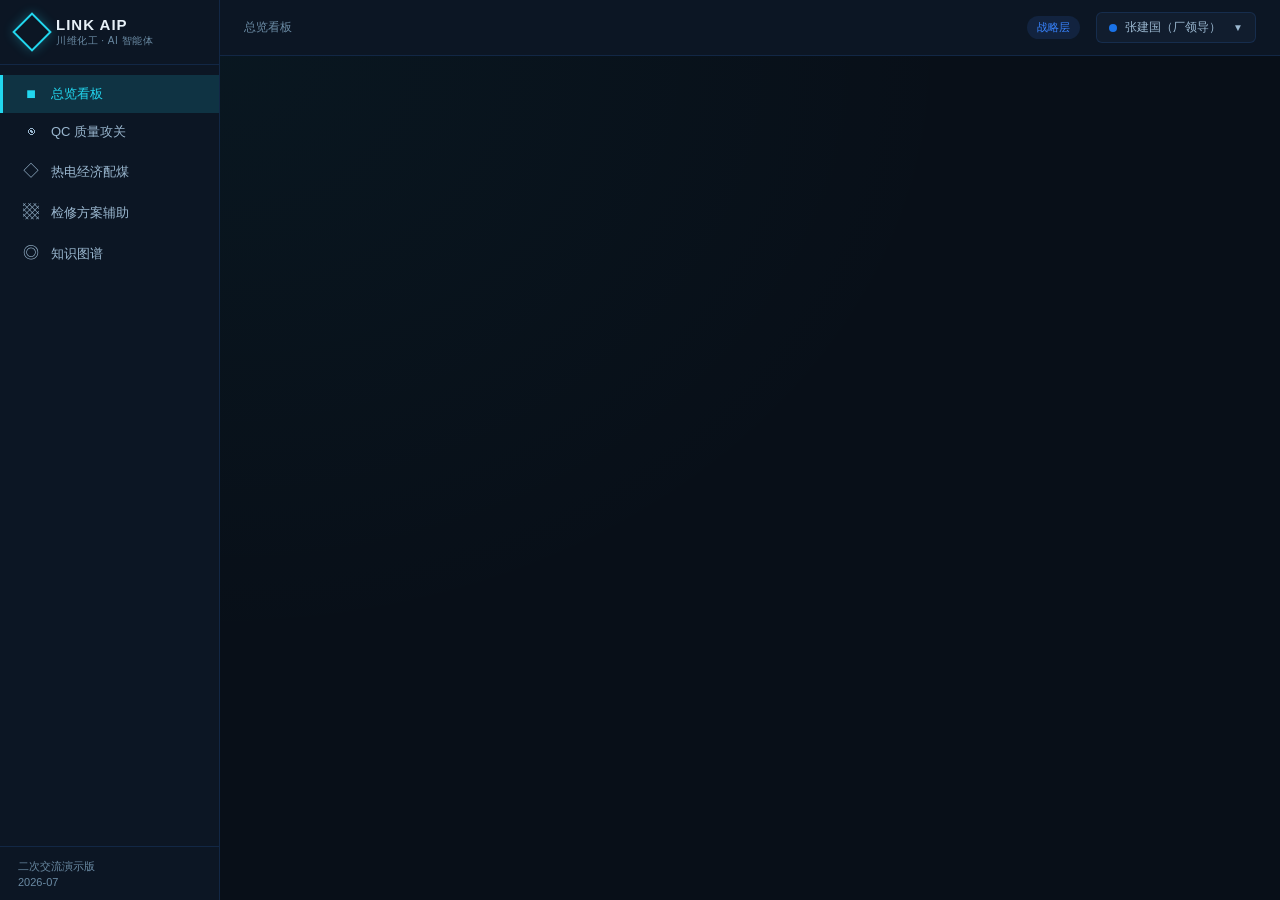
==== standalone.html @ 54004205 "initial: 川维化工 AI 智能体演示平台 v2" ====
<!DOCTYPE html>
<html lang="zh-CN">
<head>
<meta charset="utf-8">
<meta name="viewport" content="width=device-width, initial-scale=1">
<title>川维化工 AI 智能体演示平台</title>
<style>
/* ============================================
   川维化工 AI 智能体 Demo — 全局样式
   深色专业风格，化工行业气息
   ============================================ */

:root {
  --bg-deep: #080f18;
  --bg-surface: #0c1624;
  --bg-panel: #111d2e;
  --bg-card: #15233a;
  --bg-hover: #1a2b45;
  --border: rgba(56, 132, 255, 0.15);
  --border-active: rgba(56, 132, 255, 0.4);
  --cyan: #22d7ef;
  --cyan-dim: rgba(34, 215, 239, 0.15);
  --blue: #3884ff;
  --blue-dim: rgba(56, 132, 255, 0.12);
  --green: #42dfa0;
  --green-dim: rgba(66, 223, 160, 0.12);
  --orange: #ffb04a;
  --orange-dim: rgba(255, 176, 74, 0.12);
  --red: #ff5e7a;
  --red-dim: rgba(255, 94, 122, 0.12);
  --purple: #a78bfa;
  --purple-dim: rgba(167, 139, 250, 0.12);
  --text-primary: #e8f1f8;
  --text-secondary: #9bb8d0;
  --text-muted: #6a8aa3;
  --sidebar-w: 220px;
  --topbar-h: 56px;
  --radius: 10px;
  --radius-sm: 6px;
}

* { margin: 0; padding: 0; box-sizing: border-box; }

html, body {
  height: 100%;
  font-family: 'PingFang SC', 'Microsoft YaHei', -apple-system, sans-serif;
  font-size: 14px;
  background: var(--bg-deep);
  color: var(--text-primary);
  overflow: hidden;
}

/* ---- 布局 ---- */
.app-layout {
  display: flex;
  height: 100vh;
  width: 100vw;
}

/* ---- Sidebar ---- */
.sidebar {
  width: var(--sidebar-w);
  min-width: var(--sidebar-w);
  background: var(--bg-surface);
  border-right: 1px solid var(--border);
  display: flex;
  flex-direction: column;
  overflow: hidden;
}

.sidebar-brand {
  padding: 16px 18px;
  border-bottom: 1px solid var(--border);
  display: flex;
  align-items: center;
  gap: 10px;
  flex-shrink: 0;
}

.sidebar-brand .logo-dot {
  width: 28px; height: 28px;
  border: 2px solid var(--cyan);
  transform: rotate(45deg);
  flex-shrink: 0;
  box-shadow: 0 0 12px rgba(34,215,239,0.3);
}

.sidebar-brand .brand-text {
  font-size: 15px;
  font-weight: 700;
  letter-spacing: 1px;
  color: var(--text-primary);
  line-height: 1.2;
}
.sidebar-brand .brand-sub {
  font-size: 10px;
  color: var(--text-muted);
  letter-spacing: 0.5px;
}

.sidebar-nav {
  flex: 1;
  padding: 10px 0;
  overflow-y: auto;
}

.nav-item {
  display: flex;
  align-items: center;
  gap: 10px;
  padding: 10px 18px;
  cursor: pointer;
  color: var(--text-secondary);
  font-size: 13px;
  transition: all 0.15s;
  border-left: 3px solid transparent;
  text-decoration: none;
}

.nav-item:hover {
  background: var(--bg-hover);
  color: var(--text-primary);
}

.nav-item.active {
  color: var(--cyan);
  background: var(--cyan-dim);
  border-left-color: var(--cyan);
}

.nav-item .nav-icon {
  width: 20px;
  text-align: center;
  font-size: 16px;
  flex-shrink: 0;
}

.sidebar-footer {
  padding: 12px 18px;
  border-top: 1px solid var(--border);
  flex-shrink: 0;
}

/* ---- Top Bar ---- */
.main-area {
  flex: 1;
  display: flex;
  flex-direction: column;
  min-width: 0;
}

.topbar {
  height: var(--topbar-h);
  min-height: var(--topbar-h);
  background: var(--bg-surface);
  border-bottom: 1px solid var(--border);
  display: flex;
  align-items: center;
  justify-content: space-between;
  padding: 0 24px;
}

.topbar-left {
  display: flex;
  align-items: center;
  gap: 12px;
}

.topbar-title {
  font-size: 16px;
  font-weight: 600;
  color: var(--text-primary);
}

.topbar-breadcrumb {
  font-size: 12px;
  color: var(--text-muted);
}

.topbar-right {
  display: flex;
  align-items: center;
  gap: 16px;
}

.role-selector {
  display: flex;
  align-items: center;
  gap: 8px;
  padding: 6px 12px;
  border: 1px solid var(--border);
  border-radius: var(--radius-sm);
  background: var(--bg-panel);
  cursor: pointer;
  font-size: 12px;
  color: var(--text-secondary);
}

.role-selector:hover {
  border-color: var(--border-active);
}

.role-dot {
  width: 8px; height: 8px;
  border-radius: 50%;
  flex-shrink: 0;
}

.role-dropdown {
  position: absolute;
  top: 100%;
  right: 0;
  margin-top: 4px;
  background: var(--bg-card);
  border: 1px solid var(--border);
  border-radius: var(--radius);
  padding: 4px;
  min-width: 180px;
  box-shadow: 0 8px 32px rgba(0,0,0,0.4);
  z-index: 100;
  display: none;
}

.role-dropdown.show {
  display: block;
}

.role-option {
  padding: 8px 12px;
  border-radius: var(--radius-sm);
  cursor: pointer;
  font-size: 12px;
  color: var(--text-secondary);
  display: flex;
  align-items: center;
  gap: 8px;
}

.role-option:hover {
  background: var(--bg-hover);
  color: var(--text-primary);
}

.role-option.active {
  color: var(--cyan);
  background: var(--cyan-dim);
}

.role-view-badge {
  font-size: 11px;
  padding: 4px 10px;
  border-radius: 999px;
  background: var(--blue-dim);
  color: var(--blue);
  white-space: nowrap;
}

/* ---- Content ---- */
.content {
  flex: 1;
  padding: 20px 24px;
  overflow-y: auto;
  background: radial-gradient(ellipse at 0% 0%, rgba(34,215,239,0.04) 0%, transparent 50%),
              var(--bg-deep);
}

/* ---- Dashboard ---- */
.kpi-row {
  display: grid;
  grid-template-columns: repeat(4, 1fr);
  gap: 14px;
  margin-bottom: 18px;
}

.kpi-card {
  background: var(--bg-panel);
  border: 1px solid var(--border);
  border-radius: var(--radius);
  padding: 16px 18px;
  position: relative;
  overflow: hidden;
}

.kpi-card::before {
  content: '';
  position: absolute;
  top: 0; left: 0;
  width: 100%; height: 3px;
}

.kpi-card.blue::before { background: var(--blue); }
.kpi-card.green::before { background: var(--green); }
.kpi-card.orange::before { background: var(--orange); }
.kpi-card.purple::before { background: var(--purple); }

.kpi-label {
  font-size: 12px;
  color: var(--text-muted);
  margin-bottom: 6px;
}

.kpi-value {
  font-size: 28px;
  font-weight: 700;
  letter-spacing: -0.5px;
}

.kpi-value.blue { color: var(--blue); }
.kpi-value.green { color: var(--green); }
.kpi-value.orange { color: var(--orange); }
.kpi-value.purple { color: var(--purple); }

.kpi-sub {
  font-size: 11px;
  color: var(--text-muted);
  margin-top: 4px;
}

.kpi-trend {
  display: inline-flex;
  align-items: center;
  gap: 3px;
  font-size: 11px;
  padding: 2px 6px;
  border-radius: 4px;
  margin-top: 6px;
}
.kpi-trend.up { color: var(--green); background: var(--green-dim); }
.kpi-trend.down { color: var(--red); background: var(--red-dim); }

/* ---- Scenario Cards ---- */
.scenario-grid {
  display: grid;
  grid-template-columns: repeat(3, 1fr);
  gap: 14px;
  margin-bottom: 18px;
}

.scenario-card {
  background: var(--bg-panel);
  border: 1px solid var(--border);
  border-radius: var(--radius);
  padding: 20px;
  cursor: pointer;
  transition: all 0.2s;
  position: relative;
  overflow: hidden;
}

.scenario-card:hover {
  border-color: var(--border-active);
  transform: translateY(-2px);
  box-shadow: 0 8px 28px rgba(0,0,0,0.3);
}

.scenario-card .sc-num {
  font-size: 11px;
  color: var(--text-muted);
  margin-bottom: 4px;
}

.scenario-card .sc-title {
  font-size: 17px;
  font-weight: 600;
  margin-bottom: 8px;
}

.scenario-card .sc-desc {
  font-size: 12px;
  color: var(--text-secondary);
  line-height: 1.6;
  margin-bottom: 12px;
}

.scenario-card .sc-stat {
  display: flex;
  gap: 16px;
  font-size: 12px;
  color: var(--text-muted);
}

.scenario-card .sc-stat strong {
  color: var(--text-primary);
}

.sc-card-id {
  position: absolute;
  top: 14px;
  right: 14px;
  font-size: 10px;
  padding: 3px 8px;
  border-radius: 4px;
  opacity: 0.6;
}

/* ---- Content Sections ---- */
.section-title {
  font-size: 15px;
  font-weight: 600;
  margin-bottom: 14px;
  color: var(--text-primary);
  display: flex;
  align-items: center;
  gap: 8px;
}

.section-title .st-badge {
  font-size: 11px;
  font-weight: 400;
  color: var(--text-muted);
}

.content-grid-2 {
  display: grid;
  grid-template-columns: 1fr 1fr;
  gap: 14px;
  margin-bottom: 16px;
}

.content-grid-3 {
  display: grid;
  grid-template-columns: 1fr 1fr 1fr;
  gap: 14px;
  margin-bottom: 16px;
}

.panel {
  background: var(--bg-panel);
  border: 1px solid var(--border);
  border-radius: var(--radius);
  padding: 18px;
}

.panel-title {
  font-size: 13px;
  font-weight: 600;
  color: var(--text-primary);
  margin-bottom: 12px;
  display: flex;
  align-items: center;
  justify-content: space-between;
}

.panel-badge {
  font-size: 11px;
  padding: 2px 8px;
  border-radius: 4px;
  font-weight: 400;
}

.panel-badge.high { background: var(--red-dim); color: var(--red); }
.panel-badge.mid { background: var(--orange-dim); color: var(--orange); }
.panel-badge.low { background: var(--blue-dim); color: var(--blue); }
.panel-badge.success { background: var(--green-dim); color: var(--green); }

/* ---- Table ---- */
.data-table {
  width: 100%;
  border-collapse: collapse;
  font-size: 12px;
}

.data-table th {
  text-align: left;
  padding: 8px 10px;
  color: var(--text-muted);
  font-weight: 500;
  border-bottom: 1px solid var(--border);
  font-size: 11px;
  letter-spacing: 0.3px;
}

.data-table td {
  padding: 8px 10px;
  border-bottom: 1px solid rgba(56, 132, 255, 0.06);
  color: var(--text-secondary);
}

.data-table tr:hover td {
  background: var(--bg-hover);
}

.data-table .td-highlight {
  color: var(--text-primary);
  font-weight: 500;
}

/* ---- Tags ---- */
.tag {
  display: inline-block;
  padding: 2px 8px;
  border-radius: 4px;
  font-size: 11px;
}

.tag-blue { background: var(--blue-dim); color: var(--blue); }
.tag-green { background: var(--green-dim); color: var(--green); }
.tag-orange { background: var(--orange-dim); color: var(--orange); }
.tag-red { background: var(--red-dim); color: var(--red); }
.tag-purple { background: var(--purple-dim); color: var(--purple); }
.tag-gray { background: rgba(255,255,255,0.06); color: var(--text-muted); }

/* ---- Status Indicator ---- */
.status-dot {
  display: inline-block;
  width: 6px; height: 6px;
  border-radius: 50%;
  margin-right: 4px;
}
.status-dot.green { background: var(--green); }
.status-dot.orange { background: var(--orange); }
.status-dot.red { background: var(--red); }
.status-dot.blue { background: var(--blue); }
.status-dot.gray { background: var(--text-muted); }

/* ---- Progress Bar ---- */
.progress-bar {
  width: 100%;
  height: 6px;
  background: rgba(255,255,255,0.06);
  border-radius: 3px;
  overflow: hidden;
  margin-top: 4px;
}

.progress-fill {
  height: 100%;
  border-radius: 3px;
  transition: width 0.3s;
}

.progress-fill.cyan { background: var(--cyan); }
.progress-fill.green { background: var(--green); }
.progress-fill.orange { background: var(--orange); }
.progress-fill.blue { background: var(--blue); }

/* ---- Two Column ---- */
.two-col {
  display: flex;
  gap: 16px;
}

.two-col > * {
  flex: 1;
  min-width: 0;
}

/* ---- Activity Feed ---- */
.activity-item {
  display: flex;
  gap: 10px;
  padding: 8px 0;
  border-bottom: 1px solid rgba(56, 132, 255, 0.06);
  font-size: 12px;
}

.activity-item:last-child {
  border-bottom: none;
}

.activity-dot {
  width: 8px; height: 8px;
  border-radius: 50%;
  margin-top: 4px;
  flex-shrink: 0;
}

.activity-dot.cyan { background: var(--cyan); }
.activity-dot.green { background: var(--green); }
.activity-dot.orange { background: var(--orange); }
.activity-dot.red { background: var(--red); }

.activity-text {
  flex: 1;
  color: var(--text-secondary);
  line-height: 1.5;
}

.activity-text strong {
  color: var(--text-primary);
}

.activity-time {
  font-size: 11px;
  color: var(--text-muted);
  white-space: nowrap;
}

/* ---- Charts Container ---- */
.chart-box {
  width: 100%;
  height: 220px;
  position: relative;
}

/* ---- Knowledge Graph ---- */
.kg-toolbar {
  display: flex;
  gap: 8px;
  margin-bottom: 12px;
  flex-wrap: wrap;
}

.kg-btn {
  padding: 6px 14px;
  border: 1px solid var(--border);
  border-radius: var(--radius-sm);
  background: var(--bg-panel);
  color: var(--text-secondary);
  cursor: pointer;
  font-size: 12px;
  transition: all 0.15s;
}

.kg-btn:hover {
  border-color: var(--border-active);
  color: var(--text-primary);
}

.kg-btn.active {
  background: var(--cyan-dim);
  border-color: var(--cyan);
  color: var(--cyan);
}

.kg-container {
  background: var(--bg-surface);
  border: 1px solid var(--border);
  border-radius: var(--radius);
  height: 500px;
  position: relative;
  overflow: hidden;
}

.kg-info {
  position: absolute;
  bottom: 12px;
  left: 12px;
  font-size: 11px;
  color: var(--text-muted);
  background: rgba(8,15,24,0.85);
  padding: 6px 12px;
  border-radius: var(--radius-sm);
  z-index: 5;
}

.kg-node-tooltip {
  position: absolute;
  z-index: 10;
  background: var(--bg-card);
  border: 1px solid var(--border-active);
  border-radius: var(--radius);
  padding: 12px 14px;
  font-size: 12px;
  box-shadow: 0 8px 24px rgba(0,0,0,0.5);
  pointer-events: none;
  display: none;
  max-width: 200px;
}

.kg-node-tooltip .kg-tt-title {
  font-weight: 600;
  color: var(--text-primary);
  margin-bottom: 4px;
}

.kg-node-tooltip .kg-tt-type {
  color: var(--text-muted);
  font-size: 11px;
}

/* ---- Plan Draft Preview ---- */
.draft-section {
  background: var(--bg-surface);
  border: 1px solid var(--border);
  border-radius: var(--radius);
  padding: 16px;
  margin-bottom: 12px;
}

.draft-section h4 {
  font-size: 13px;
  color: var(--cyan);
  margin-bottom: 10px;
}

.draft-section ul {
  list-style: none;
  padding: 0;
}

.draft-section li {
  padding: 4px 0;
  font-size: 12px;
  color: var(--text-secondary);
  padding-left: 14px;
  position: relative;
}

.draft-section li::before {
  content: '·';
  position: absolute;
  left: 4px;
  color: var(--cyan);
}

/* ---- QC Steps ---- */
.qc-steps {
  display: flex;
  gap: 12px;
  margin-bottom: 12px;
}

.qc-step {
  flex: 1;
  text-align: center;
  padding: 10px 6px;
  border: 1px solid var(--border);
  border-radius: var(--radius-sm);
  font-size: 12px;
  color: var(--text-muted);
  transition: all 0.15s;
}

.qc-step.done {
  border-color: var(--green);
  color: var(--green);
  background: var(--green-dim);
}

.qc-step.current {
  border-color: var(--cyan);
  color: var(--cyan);
  background: var(--cyan-dim);
}

.qc-step .qs-label {
  font-size: 11px;
  margin-top: 3px;
}

/* ---- Scheme Comparison ---- */
.scheme-cards {
  display: grid;
  grid-template-columns: repeat(2, 1fr);
  gap: 10px;
}

.scheme-card {
  background: var(--bg-surface);
  border: 1px solid var(--border);
  border-radius: var(--radius-sm);
  padding: 12px;
  position: relative;
}

.scheme-card.current {
  border-color: var(--blue);
  background: rgba(56, 132, 255, 0.06);
}

.scheme-card.recommended {
  border-color: var(--green);
  background: rgba(66, 223, 160, 0.06);
}

.scheme-card .sc-name {
  font-size: 13px;
  font-weight: 600;
  color: var(--text-primary);
  margin-bottom: 6px;
}

.scheme-card .sc-detail {
  font-size: 11px;
  color: var(--text-muted);
  line-height: 1.6;
}

.scheme-card .sc-tag {
  position: absolute;
  top: 8px;
  right: 8px;
  font-size: 10px;
  padding: 2px 6px;
  border-radius: 3px;
}

/* ---- Plan Status ---- */
.plan-header {
  display: flex;
  justify-content: space-between;
  align-items: flex-start;
  margin-bottom: 12px;
  flex-wrap: wrap;
  gap: 8px;
}

.plan-title {
  font-size: 18px;
  font-weight: 600;
}

.plan-meta {
  font-size: 12px;
  color: var(--text-muted);
}

/* ---- User View ---- */
.user-view-panel {
  margin-bottom: 14px;
}

.user-view-tagline {
  font-size: 12px;
  color: var(--text-muted);
  padding: 8px 14px;
  border-left: 3px solid var(--cyan);
  background: var(--cyan-dim);
  border-radius: 0 var(--radius-sm) var(--radius-sm) 0;
  margin-bottom: 14px;
}

/* ---- Scrollbar ---- */
.content::-webkit-scrollbar { width: 6px; }
.content::-webkit-scrollbar-track { background: transparent; }
.content::-webkit-scrollbar-thumb { background: rgba(255,255,255,0.08); border-radius: 3px; }
.content::-webkit-scrollbar-thumb:hover { background: rgba(255,255,255,0.15); }

/* ---- Page transition ---- */
.page-content {
  animation: fadeIn 0.2s ease;
}

@keyframes fadeIn {
  from { opacity: 0; transform: translateY(6px); }
  to { opacity: 1; transform: translateY(0); }
}

/* ---- Responsive adjustments ---- */
@media (max-width: 1100px) {
  .kpi-row { grid-template-columns: repeat(2, 1fr); }
  .scenario-grid { grid-template-columns: 1fr; }
  .content-grid-2 { grid-template-columns: 1fr; }
  .content-grid-3 { grid-template-columns: 1fr; }
}

/* ---- Utility ---- */
.mb-8 { margin-bottom: 8px; }
.mb-12 { margin-bottom: 12px; }
.mb-16 { margin-bottom: 16px; }
.mt-8 { margin-top: 8px; }
.mt-12 { margin-top: 12px; }
.flex { display: flex; }
.flex-between { display: flex; justify-content: space-between; align-items: center; }
.gap-8 { gap: 8px; }
.gap-12 { gap: 12px; }
.text-muted { color: var(--text-muted); }
.text-secondary { color: var(--text-secondary); }
.text-cyan { color: var(--cyan); }
.text-green { color: var(--green); }
.text-red { color: var(--red); }
.text-sm { font-size: 12px; }
.text-xs { font-size: 11px; }
.font-bold { font-weight: 600; }
.truncate { overflow: hidden; text-overflow: ellipsis; white-space: nowrap; }

/* ---- Table in panels ---- */
.simple-table { width: 100%; border-collapse: collapse; font-size: 12px; }
.simple-table td { padding: 6px 8px; border-bottom: 1px solid rgba(56,132,255,0.06); color: var(--text-secondary); }
.simple-table td:first-child { color: var(--text-muted); width: 80px; }

/* Risk matrix */
.risk-level { display: inline-block; padding: 2px 8px; border-radius: 3px; font-size: 11px; }
.risk-level.high { background: var(--red-dim); color: var(--red); }
.risk-level.mid { background: var(--orange-dim); color: var(--orange); }
.risk-level.low { background: var(--blue-dim); color: var(--blue); }

/* Cause analysis bars */
.cause-bar { display: flex; align-items: center; gap: 8px; margin: 4px 0; font-size: 12px; }
.cause-bar .bar-label { width: 80px; color: var(--text-muted); flex-shrink: 0; }
.cause-bar .bar-track { flex: 1; height: 18px; background: rgba(255,255,255,0.04); border-radius: 3px; overflow: hidden; position: relative; }
.cause-bar .bar-fill { height: 100%; border-radius: 3px; transition: width 0.5s; }
.cause-bar .bar-value { position: absolute; right: 6px; top: 2px; font-size: 10px; color: var(--text-primary); }
.cause-bar .bar-conclusion { width: 50px; text-align: right; font-size: 11px; flex-shrink: 0; }
.bar-conclusion.yes { color: var(--red); }
.bar-conclusion.no { color: var(--green); }
.bar-conclusion.partial { color: var(--orange); }

/* ============================================
   新增：对话面板、交互、弹窗、通知（千人千面 v2）
   ============================================ */

/* ---- Chat Panel ---- */
.chat-toggle {
  position: fixed;
  bottom: 24px;
  right: 24px;
  width: 48px; height: 48px;
  border-radius: 50%;
  background: linear-gradient(135deg, var(--cyan), var(--blue));
  border: none;
  color: #fff;
  font-size: 20px;
  cursor: pointer;
  box-shadow: 0 4px 20px rgba(34,215,239,0.3);
  z-index: 50;
  transition: all 0.2s;
  display: flex;
  align-items: center;
  justify-content: center;
}
.chat-toggle:hover { transform: scale(1.1); box-shadow: 0 6px 28px rgba(34,215,239,0.45); }
.chat-toggle .ct-dot { position: absolute; top: 2px; right: 2px; width: 10px; height:10px; background:var(--red); border-radius:50%; border:2px solid var(--bg-deep); }

.chat-panel {
  position: fixed;
  bottom: 80px;
  right: 24px;
  width: 380px;
  height: 520px;
  background: var(--bg-card);
  border: 1px solid var(--border-active);
  border-radius: 14px;
  box-shadow: 0 12px 48px rgba(0,0,0,0.5);
  z-index: 51;
  display: none;
  flex-direction: column;
  overflow: hidden;
}
.chat-panel.show { display: flex; }

.chat-header {
  padding: 14px 16px;
  background: var(--bg-surface);
  border-bottom: 1px solid var(--border);
  display: flex;
  align-items: center;
  justify-content: space-between;
  flex-shrink: 0;
}
.chat-header .ch-title { font-size: 13px; font-weight: 600; display: flex; align-items: center; gap: 8px; }
.chat-header .ch-close { cursor: pointer; color: var(--text-muted); font-size: 16px; padding: 2px 6px; border-radius:4px; }
.chat-header .ch-close:hover { background: var(--bg-hover); color: var(--text-primary); }

.chat-messages {
  flex: 1;
  overflow-y: auto;
  padding: 12px 14px;
  display: flex;
  flex-direction: column;
  gap: 10px;
}

.chat-msg { display: flex; gap: 8px; max-width: 90%; animation: fadeIn 0.2s; }
.chat-msg.user { align-self: flex-end; flex-direction: row-reverse; }
.chat-msg.bot { align-self: flex-start; }

.chat-msg .cm-avatar {
  width: 28px; height: 28px;
  border-radius: 50%;
  flex-shrink: 0;
  display: flex;
  align-items: center;
  justify-content: center;
  font-size: 14px;
}
.chat-msg.user .cm-avatar { background: var(--blue-dim); color: var(--blue); }
.chat-msg.bot .cm-avatar { background: var(--cyan-dim); color: var(--cyan); }

.chat-msg .cm-bubble {
  padding: 8px 12px;
  border-radius: 10px;
  font-size: 12px;
  line-height: 1.6;
}
.chat-msg.user .cm-bubble { background: var(--blue-dim); color: var(--text-primary); border-bottom-right-radius: 4px; }
.chat-msg.bot .cm-bubble { background: var(--bg-hover); color: var(--text-secondary); border-bottom-left-radius: 4px; }
.chat-msg.bot .cm-bubble strong { color: var(--text-primary); }

.chat-presets {
  padding: 8px 14px;
  display: flex;
  flex-wrap: wrap;
  gap: 6px;
  border-top: 1px solid var(--border);
  flex-shrink: 0;
}
.chat-preset-btn {
  padding: 5px 10px;
  border: 1px solid var(--border);
  border-radius: 999px;
  background: var(--bg-surface);
  color: var(--text-muted);
  font-size: 11px;
  cursor: pointer;
  transition: all 0.15s;
  white-space: nowrap;
}
.chat-preset-btn:hover { border-color: var(--cyan); color: var(--cyan); background: var(--cyan-dim); }

.chat-input-row {
  padding: 8px 14px 12px;
  display: flex;
  gap: 8px;
  flex-shrink: 0;
}
.chat-input-row input {
  flex: 1;
  padding: 8px 12px;
  border: 1px solid var(--border);
  border-radius: 20px;
  background: var(--bg-surface);
  color: var(--text-primary);
  font-size: 12px;
  outline: none;
}
.chat-input-row input:focus { border-color: var(--cyan); }
.chat-input-row .ci-send {
  padding: 8px 16px;
  border: none;
  border-radius: 20px;
  background: var(--cyan);
  color: #000;
  font-size: 12px;
  cursor: pointer;
  font-weight: 600;
}

/* ---- Modal ---- */
.modal-overlay {
  position: fixed;
  inset: 0;
  background: rgba(0,0,0,0.6);
  z-index: 60;
  display: none;
  align-items: center;
  justify-content: center;
}
.modal-overlay.show { display: flex; }

.modal-box {
  background: var(--bg-card);
  border: 1px solid var(--border-active);
  border-radius: 14px;
  width: 560px;
  max-height: 80vh;
  overflow-y: auto;
  box-shadow: 0 16px 48px rgba(0,0,0,0.5);
}
.modal-header {
  padding: 16px 20px;
  border-bottom: 1px solid var(--border);
  display: flex;
  justify-content: space-between;
  align-items: center;
}
.modal-header h3 { font-size: 15px; }
.modal-close { cursor: pointer; color: var(--text-muted); font-size: 18px; padding: 4px; }
.modal-body { padding: 20px; }
.modal-footer { padding: 14px 20px; border-top: 1px solid var(--border); display: flex; gap: 10px; justify-content: flex-end; }

/* ---- Toast ---- */
.toast-container {
  position: fixed;
  top: 70px;
  right: 24px;
  z-index: 70;
  display: flex;
  flex-direction: column;
  gap: 8px;
}
.toast {
  padding: 12px 18px;
  border-radius: var(--radius);
  font-size: 12px;
  animation: slideInRight 0.3s ease;
  box-shadow: 0 6px 24px rgba(0,0,0,0.3);
  display: flex;
  align-items: center;
  gap: 10px;
  min-width: 240px;
  max-width: 360px;
}
.toast.success { background: rgba(66,223,160,0.15); border: 1px solid rgba(66,223,160,0.3); color: var(--green); }
.toast.info { background: rgba(56,132,255,0.15); border: 1px solid rgba(56,132,255,0.3); color: var(--blue); }
.toast.warning { background: rgba(255,176,74,0.15); border: 1px solid rgba(255,176,74,0.3); color: var(--orange); }

@keyframes slideInRight {
  from { transform: translateX(60px); opacity: 0; }
  to { transform: translateX(0); opacity: 1; }
}

/* ---- Interactive elements ---- */
.clickable { cursor: pointer; transition: all 0.15s; }
.clickable:hover { border-color: var(--border-active) !important; background: rgba(56,132,255,0.04) !important; }
.clickable:active { transform: scale(0.99); }

.interact-btn {
  padding: 8px 18px;
  border: none;
  border-radius: var(--radius-sm);
  font-size: 12px;
  cursor: pointer;
  font-weight: 600;
  transition: all 0.15s;
}
.interact-btn:hover { filter: brightness(1.15); }
.interact-btn:active { transform: scale(0.97); }
.interact-btn.primary { background: var(--cyan); color: #000; }
.interact-btn.success { background: var(--green); color: #000; }
.interact-btn.warning { background: var(--orange); color: #000; }
.interact-btn.danger { background: var(--red); color: #fff; }
.interact-btn.outline { background: transparent; border: 1px solid var(--border); color: var(--text-secondary); }
.interact-btn.outline:hover { border-color: var(--cyan); color: var(--cyan); }
.interact-btn.sm { padding: 5px 12px; font-size: 11px; }

.action-bar { display: flex; gap: 8px; margin-top: 12px; flex-wrap: wrap; }

/* ---- Detail section ---- */
.detail-section { display: none; animation: fadeIn 0.2s; }
.detail-section.show { display: block; }

/* ---- Save count ---- */
.saved-badge {
  display: inline-flex;
  align-items: center;
  gap: 4px;
  font-size: 11px;
  color: var(--green);
}
.saved-badge .sb-num {
  display: inline-flex;
  align-items: center;
  justify-content: center;
  min-width: 18px; height: 18px;
  padding: 0 5px;
  border-radius: 9px;
  background: var(--green-dim);
  color: var(--green);
  font-weight: 700;
  font-size: 10px;
}

</style>
</head>
<body>

<div class="app-layout" id="app">

  <!-- Sidebar -->
  <nav class="sidebar">
    <div class="sidebar-brand">
      <div class="logo-dot"></div>
      <div>
        <div class="brand-text">LINK AIP</div>
        <div class="brand-sub">川维化工 · AI 智能体</div>
      </div>
    </div>
    <div class="sidebar-nav" id="sidebarNav">
      <div class="nav-item active" data-route="dashboard">
        <span class="nav-icon">&#9632;</span>
        总览看板
      </div>
      <div class="nav-item" data-route="qc">
        <span class="nav-icon">&#9673;</span>
        QC 质量攻关
      </div>
      <div class="nav-item" data-route="coal">
        <span class="nav-icon">&#9671;</span>
        热电经济配煤
      </div>
      <div class="nav-item" data-route="maintenance">
        <span class="nav-icon">&#9641;</span>
        检修方案辅助
      </div>
      <div class="nav-item" data-route="knowledge-graph">
        <span class="nav-icon">&#9678;</span>
        知识图谱
      </div>
    </div>
    <div class="sidebar-footer">
      <div class="text-xs text-muted">二次交流演示版</div>
      <div class="text-xs text-muted" style="margin-top:2px">2026-07</div>
    </div>
  </nav>

  <!-- Main Area -->
  <div class="main-area">
    <header class="topbar">
      <div class="topbar-left">
        <span class="topbar-breadcrumb" id="breadcrumb">总览看板</span>
      </div>
      <div class="topbar-right">
        <span class="role-view-badge" id="roleViewBadge">战略层</span>
        <div class="role-selector" id="roleSelector" style="position:relative;">
          <span class="role-dot" id="roleDot" style="background:#1a73e8"></span>
          <span id="roleName">张建国（厂领导）</span>
          <span style="font-size:10px;margin-left:4px;">&#9660;</span>
          <div class="role-dropdown" id="roleDropdown">
            <div class="role-option active" data-role="factory_leader">
              <span class="role-dot" style="background:#1a73e8"></span>
              张建国 · 厂领导
            </div>
            <div class="role-option" data-role="dept_head">
              <span class="role-dot" style="background:#0d7377"></span>
              李明辉 · 部门负责人
            </div>
            <div class="role-option" data-role="engineer">
              <span class="role-dot" style="background:#e67e22"></span>
              王海涛 · 工艺工程师
            </div>
            <div class="role-option" data-role="it_staff">
              <span class="role-dot" style="background:#8e44ad"></span>
              陈志远 · 信息科
            </div>
          </div>
        </div>
      </div>
    </header>

    <main class="content" id="mainContent">
      <!-- Content rendered by app.js -->
    </main>
  </div>
</div>





<script>
/**
 * Skipped minification because the original files appears to be already minified.
 * Original file: /npm/chart.js@4.4.4/dist/chart.umd.js
 *
 * Do NOT use SRI with dynamically generated files! More information: https://www.jsdelivr.com/using-sri-with-dynamic-files
 */
/*!
 * Chart.js v4.4.4
 * https://www.chartjs.org
 * (c) 2024 Chart.js Contributors
 * Released under the MIT License
 */
!function(t,e){"object"==typeof exports&&"undefined"!=typeof module?module.exports=e():"function"==typeof define&&define.amd?define(e):(t="undefined"!=typeof globalThis?globalThis:t||self).Chart=e()}(this,(function(){"use strict";var t=Object.freeze({__proto__:null,get Colors(){return Go},get Decimation(){return Qo},get Filler(){return ma},get Legend(){return ya},get SubTitle(){return ka},get Title(){return Ma},get Tooltip(){return Ba}});function e(){}const i=(()=>{let t=0;return()=>t++})();function s(t){return null==t}function n(t){if(Array.isArray&&Array.isArray(t))return!0;const e=Object.prototype.toString.call(t);return"[object"===e.slice(0,7)&&"Array]"===e.slice(-6)}function o(t){return null!==t&&"[object Object]"===Object.prototype.toString.call(t)}function a(t){return("number"==typeof t||t instanceof Number)&&isFinite(+t)}function r(t,e){return a(t)?t:e}function l(t,e){return void 0===t?e:t}const h=(t,e)=>"string"==typeof t&&t.endsWith("%")?parseFloat(t)/100:+t/e,c=(t,e)=>"string"==typeof t&&t.endsWith("%")?parseFloat(t)/100*e:+t;function d(t,e,i){if(t&&"function"==typeof t.call)return t.apply(i,e)}function u(t,e,i,s){let a,r,l;if(n(t))if(r=t.length,s)for(a=r-1;a>=0;a--)e.call(i,t[a],a);else for(a=0;a<r;a++)e.call(i,t[a],a);else if(o(t))for(l=Object.keys(t),r=l.length,a=0;a<r;a++)e.call(i,t[l[a]],l[a])}function f(t,e){let i,s,n,o;if(!t||!e||t.length!==e.length)return!1;for(i=0,s=t.length;i<s;++i)if(n=t[i],o=e[i],n.datasetIndex!==o.datasetIndex||n.index!==o.index)return!1;return!0}function g(t){if(n(t))return t.map(g);if(o(t)){const e=Object.create(null),i=Object.keys(t),s=i.length;let n=0;for(;n<s;++n)e[i[n]]=g(t[i[n]]);return e}return t}function p(t){return-1===["__proto__","prototype","constructor"].indexOf(t)}function m(t,e,i,s){if(!p(t))return;const n=e[t],a=i[t];o(n)&&o(a)?x(n,a,s):e[t]=g(a)}function x(t,e,i){const s=n(e)?e:[e],a=s.length;if(!o(t))return t;const r=(i=i||{}).merger||m;let l;for(let e=0;e<a;++e){if(l=s[e],!o(l))continue;const n=Object.keys(l);for(let e=0,s=n.length;e<s;++e)r(n[e],t,l,i)}return t}function b(t,e){return x(t,e,{merger:_})}function _(t,e,i){if(!p(t))return;const s=e[t],n=i[t];o(s)&&o(n)?b(s,n):Object.prototype.hasOwnProperty.call(e,t)||(e[t]=g(n))}const y={"":t=>t,x:t=>t.x,y:t=>t.y};function v(t){const e=t.split("."),i=[];let s="";for(const t of e)s+=t,s.endsWith("\\")?s=s.slice(0,-1)+".":(i.push(s),s="");return i}function M(t,e){const i=y[e]||(y[e]=function(t){const e=v(t);return t=>{for(const i of e){if(""===i)break;t=t&&t[i]}return t}}(e));return i(t)}function w(t){return t.charAt(0).toUpperCase()+t.slice(1)}const k=t=>void 0!==t,S=t=>"function"==typeof t,P=(t,e)=>{if(t.size!==e.size)return!1;for(const i of t)if(!e.has(i))return!1;return!0};function D(t){return"mouseup"===t.type||"click"===t.type||"contextmenu"===t.type}const C=Math.PI,O=2*C,A=O+C,T=Number.POSITIVE_INFINITY,L=C/180,E=C/2,R=C/4,I=2*C/3,z=Math.log10,F=Math.sign;function V(t,e,i){return Math.abs(t-e)<i}function B(t){const e=Math.round(t);t=V(t,e,t/1e3)?e:t;const i=Math.pow(10,Math.floor(z(t))),s=t/i;return(s<=1?1:s<=2?2:s<=5?5:10)*i}function W(t){const e=[],i=Math.sqrt(t);let s;for(s=1;s<i;s++)t%s==0&&(e.push(s),e.push(t/s));return i===(0|i)&&e.push(i),e.sort(((t,e)=>t-e)).pop(),e}function N(t){return!isNaN(parseFloat(t))&&isFinite(t)}function H(t,e){const i=Math.round(t);return i-e<=t&&i+e>=t}function j(t,e,i){let s,n,o;for(s=0,n=t.length;s<n;s++)o=t[s][i],isNaN(o)||(e.min=Math.min(e.min,o),e.max=Math.max(e.max,o))}function $(t){return t*(C/180)}function Y(t){return t*(180/C)}function U(t){if(!a(t))return;let e=1,i=0;for(;Math.round(t*e)/e!==t;)e*=10,i++;return i}function X(t,e){const i=e.x-t.x,s=e.y-t.y,n=Math.sqrt(i*i+s*s);let o=Math.atan2(s,i);return o<-.5*C&&(o+=O),{angle:o,distance:n}}function q(t,e){return Math.sqrt(Math.pow(e.x-t.x,2)+Math.pow(e.y-t.y,2))}function K(t,e){return(t-e+A)%O-C}function G(t){return(t%O+O)%O}function Z(t,e,i,s){const n=G(t),o=G(e),a=G(i),r=G(o-n),l=G(a-n),h=G(n-o),c=G(n-a);return n===o||n===a||s&&o===a||r>l&&h<c}function J(t,e,i){return Math.max(e,Math.min(i,t))}function Q(t){return J(t,-32768,32767)}function tt(t,e,i,s=1e-6){return t>=Math.min(e,i)-s&&t<=Math.max(e,i)+s}function et(t,e,i){i=i||(i=>t[i]<e);let s,n=t.length-1,o=0;for(;n-o>1;)s=o+n>>1,i(s)?o=s:n=s;return{lo:o,hi:n}}const it=(t,e,i,s)=>et(t,i,s?s=>{const n=t[s][e];return n<i||n===i&&t[s+1][e]===i}:s=>t[s][e]<i),st=(t,e,i)=>et(t,i,(s=>t[s][e]>=i));function nt(t,e,i){let s=0,n=t.length;for(;s<n&&t[s]<e;)s++;for(;n>s&&t[n-1]>i;)n--;return s>0||n<t.length?t.slice(s,n):t}const ot=["push","pop","shift","splice","unshift"];function at(t,e){t._chartjs?t._chartjs.listeners.push(e):(Object.defineProperty(t,"_chartjs",{configurable:!0,enumerable:!1,value:{listeners:[e]}}),ot.forEach((e=>{const i="_onData"+w(e),s=t[e];Object.defineProperty(t,e,{configurable:!0,enumerable:!1,value(...e){const n=s.apply(this,e);return t._chartjs.listeners.forEach((t=>{"function"==typeof t[i]&&t[i](...e)})),n}})})))}function rt(t,e){const i=t._chartjs;if(!i)return;const s=i.listeners,n=s.indexOf(e);-1!==n&&s.splice(n,1),s.length>0||(ot.forEach((e=>{delete t[e]})),delete t._chartjs)}function lt(t){const e=new Set(t);return e.size===t.length?t:Array.from(e)}const ht="undefined"==typeof window?function(t){return t()}:window.requestAnimationFrame;function ct(t,e){let i=[],s=!1;return function(...n){i=n,s||(s=!0,ht.call(window,(()=>{s=!1,t.apply(e,i)})))}}function dt(t,e){let i;return function(...s){return e?(clearTimeout(i),i=setTimeout(t,e,s)):t.apply(this,s),e}}const ut=t=>"start"===t?"left":"end"===t?"right":"center",ft=(t,e,i)=>"start"===t?e:"end"===t?i:(e+i)/2,gt=(t,e,i,s)=>t===(s?"left":"right")?i:"center"===t?(e+i)/2:e;function pt(t,e,i){const s=e.length;let n=0,o=s;if(t._sorted){const{iScale:a,_parsed:r}=t,l=a.axis,{min:h,max:c,minDefined:d,maxDefined:u}=a.getUserBounds();d&&(n=J(Math.min(it(r,l,h).lo,i?s:it(e,l,a.getPixelForValue(h)).lo),0,s-1)),o=u?J(Math.max(it(r,a.axis,c,!0).hi+1,i?0:it(e,l,a.getPixelForValue(c),!0).hi+1),n,s)-n:s-n}return{start:n,count:o}}function mt(t){const{xScale:e,yScale:i,_scaleRanges:s}=t,n={xmin:e.min,xmax:e.max,ymin:i.min,ymax:i.max};if(!s)return t._scaleRanges=n,!0;const o=s.xmin!==e.min||s.xmax!==e.max||s.ymin!==i.min||s.ymax!==i.max;return Object.assign(s,n),o}class xt{constructor(){this._request=null,this._charts=new Map,this._running=!1,this._lastDate=void 0}_notify(t,e,i,s){const n=e.listeners[s],o=e.duration;n.forEach((s=>s({chart:t,initial:e.initial,numSteps:o,currentStep:Math.min(i-e.start,o)})))}_refresh(){this._request||(this._running=!0,this._request=ht.call(window,(()=>{this._update(),this._request=null,this._running&&this._refresh()})))}_update(t=Date.now()){let e=0;this._charts.forEach(((i,s)=>{if(!i.running||!i.items.length)return;const n=i.items;let o,a=n.length-1,r=!1;for(;a>=0;--a)o=n[a],o._active?(o._total>i.duration&&(i.duration=o._total),o.tick(t),r=!0):(n[a]=n[n.length-1],n.pop());r&&(s.draw(),this._notify(s,i,t,"progress")),n.length||(i.running=!1,this._notify(s,i,t,"complete"),i.initial=!1),e+=n.length})),this._lastDate=t,0===e&&(this._running=!1)}_getAnims(t){const e=this._charts;let i=e.get(t);return i||(i={running:!1,initial:!0,items:[],listeners:{complete:[],progress:[]}},e.set(t,i)),i}listen(t,e,i){this._getAnims(t).listeners[e].push(i)}add(t,e){e&&e.length&&this._getAnims(t).items.push(...e)}has(t){return this._getAnims(t).items.length>0}start(t){const e=this._charts.get(t);e&&(e.running=!0,e.start=Date.now(),e.duration=e.items.reduce(((t,e)=>Math.max(t,e._duration)),0),this._refresh())}running(t){if(!this._running)return!1;const e=this._charts.get(t);return!!(e&&e.running&&e.items.length)}stop(t){const e=this._charts.get(t);if(!e||!e.items.length)return;const i=e.items;let s=i.length-1;for(;s>=0;--s)i[s].cancel();e.items=[],this._notify(t,e,Date.now(),"complete")}remove(t){return this._charts.delete(t)}}var bt=new xt;
/*!
 * @kurkle/color v0.3.2
 * https://github.com/kurkle/color#readme
 * (c) 2023 Jukka Kurkela
 * Released under the MIT License
 */function _t(t){return t+.5|0}const yt=(t,e,i)=>Math.max(Math.min(t,i),e);function vt(t){return yt(_t(2.55*t),0,255)}function Mt(t){return yt(_t(255*t),0,255)}function wt(t){return yt(_t(t/2.55)/100,0,1)}function kt(t){return yt(_t(100*t),0,100)}const St={0:0,1:1,2:2,3:3,4:4,5:5,6:6,7:7,8:8,9:9,A:10,B:11,C:12,D:13,E:14,F:15,a:10,b:11,c:12,d:13,e:14,f:15},Pt=[..."0123456789ABCDEF"],Dt=t=>Pt[15&t],Ct=t=>Pt[(240&t)>>4]+Pt[15&t],Ot=t=>(240&t)>>4==(15&t);function At(t){var e=(t=>Ot(t.r)&&Ot(t.g)&&Ot(t.b)&&Ot(t.a))(t)?Dt:Ct;return t?"#"+e(t.r)+e(t.g)+e(t.b)+((t,e)=>t<255?e(t):"")(t.a,e):void 0}const Tt=/^(hsla?|hwb|hsv)\(\s*([-+.e\d]+)(?:deg)?[\s,]+([-+.e\d]+)%[\s,]+([-+.e\d]+)%(?:[\s,]+([-+.e\d]+)(%)?)?\s*\)$/;function Lt(t,e,i){const s=e*Math.min(i,1-i),n=(e,n=(e+t/30)%12)=>i-s*Math.max(Math.min(n-3,9-n,1),-1);return[n(0),n(8),n(4)]}function Et(t,e,i){const s=(s,n=(s+t/60)%6)=>i-i*e*Math.max(Math.min(n,4-n,1),0);return[s(5),s(3),s(1)]}function Rt(t,e,i){const s=Lt(t,1,.5);let n;for(e+i>1&&(n=1/(e+i),e*=n,i*=n),n=0;n<3;n++)s[n]*=1-e-i,s[n]+=e;return s}function It(t){const e=t.r/255,i=t.g/255,s=t.b/255,n=Math.max(e,i,s),o=Math.min(e,i,s),a=(n+o)/2;let r,l,h;return n!==o&&(h=n-o,l=a>.5?h/(2-n-o):h/(n+o),r=function(t,e,i,s,n){return t===n?(e-i)/s+(e<i?6:0):e===n?(i-t)/s+2:(t-e)/s+4}(e,i,s,h,n),r=60*r+.5),[0|r,l||0,a]}function zt(t,e,i,s){return(Array.isArray(e)?t(e[0],e[1],e[2]):t(e,i,s)).map(Mt)}function Ft(t,e,i){return zt(Lt,t,e,i)}function Vt(t){return(t%360+360)%360}function Bt(t){const e=Tt.exec(t);let i,s=255;if(!e)return;e[5]!==i&&(s=e[6]?vt(+e[5]):Mt(+e[5]));const n=Vt(+e[2]),o=+e[3]/100,a=+e[4]/100;return i="hwb"===e[1]?function(t,e,i){return zt(Rt,t,e,i)}(n,o,a):"hsv"===e[1]?function(t,e,i){return zt(Et,t,e,i)}(n,o,a):Ft(n,o,a),{r:i[0],g:i[1],b:i[2],a:s}}const Wt={x:"dark",Z:"light",Y:"re",X:"blu",W:"gr",V:"medium",U:"slate",A:"ee",T:"ol",S:"or",B:"ra",C:"lateg",D:"ights",R:"in",Q:"turquois",E:"hi",P:"ro",O:"al",N:"le",M:"de",L:"yello",F:"en",K:"ch",G:"arks",H:"ea",I:"ightg",J:"wh"},Nt={OiceXe:"f0f8ff",antiquewEte:"faebd7",aqua:"ffff",aquamarRe:"7fffd4",azuY:"f0ffff",beige:"f5f5dc",bisque:"ffe4c4",black:"0",blanKedOmond:"ffebcd",Xe:"ff",XeviTet:"8a2be2",bPwn:"a52a2a",burlywood:"deb887",caMtXe:"5f9ea0",KartYuse:"7fff00",KocTate:"d2691e",cSO:"ff7f50",cSnflowerXe:"6495ed",cSnsilk:"fff8dc",crimson:"dc143c",cyan:"ffff",xXe:"8b",xcyan:"8b8b",xgTMnPd:"b8860b",xWay:"a9a9a9",xgYF:"6400",xgYy:"a9a9a9",xkhaki:"bdb76b",xmagFta:"8b008b",xTivegYF:"556b2f",xSange:"ff8c00",xScEd:"9932cc",xYd:"8b0000",xsOmon:"e9967a",xsHgYF:"8fbc8f",xUXe:"483d8b",xUWay:"2f4f4f",xUgYy:"2f4f4f",xQe:"ced1",xviTet:"9400d3",dAppRk:"ff1493",dApskyXe:"bfff",dimWay:"696969",dimgYy:"696969",dodgerXe:"1e90ff",fiYbrick:"b22222",flSOwEte:"fffaf0",foYstWAn:"228b22",fuKsia:"ff00ff",gaRsbSo:"dcdcdc",ghostwEte:"f8f8ff",gTd:"ffd700",gTMnPd:"daa520",Way:"808080",gYF:"8000",gYFLw:"adff2f",gYy:"808080",honeyMw:"f0fff0",hotpRk:"ff69b4",RdianYd:"cd5c5c",Rdigo:"4b0082",ivSy:"fffff0",khaki:"f0e68c",lavFMr:"e6e6fa",lavFMrXsh:"fff0f5",lawngYF:"7cfc00",NmoncEffon:"fffacd",ZXe:"add8e6",ZcSO:"f08080",Zcyan:"e0ffff",ZgTMnPdLw:"fafad2",ZWay:"d3d3d3",ZgYF:"90ee90",ZgYy:"d3d3d3",ZpRk:"ffb6c1",ZsOmon:"ffa07a",ZsHgYF:"20b2aa",ZskyXe:"87cefa",ZUWay:"778899",ZUgYy:"778899",ZstAlXe:"b0c4de",ZLw:"ffffe0",lime:"ff00",limegYF:"32cd32",lRF:"faf0e6",magFta:"ff00ff",maPon:"800000",VaquamarRe:"66cdaa",VXe:"cd",VScEd:"ba55d3",VpurpN:"9370db",VsHgYF:"3cb371",VUXe:"7b68ee",VsprRggYF:"fa9a",VQe:"48d1cc",VviTetYd:"c71585",midnightXe:"191970",mRtcYam:"f5fffa",mistyPse:"ffe4e1",moccasR:"ffe4b5",navajowEte:"ffdead",navy:"80",Tdlace:"fdf5e6",Tive:"808000",TivedBb:"6b8e23",Sange:"ffa500",SangeYd:"ff4500",ScEd:"da70d6",pOegTMnPd:"eee8aa",pOegYF:"98fb98",pOeQe:"afeeee",pOeviTetYd:"db7093",papayawEp:"ffefd5",pHKpuff:"ffdab9",peru:"cd853f",pRk:"ffc0cb",plum:"dda0dd",powMrXe:"b0e0e6",purpN:"800080",YbeccapurpN:"663399",Yd:"ff0000",Psybrown:"bc8f8f",PyOXe:"4169e1",saddNbPwn:"8b4513",sOmon:"fa8072",sandybPwn:"f4a460",sHgYF:"2e8b57",sHshell:"fff5ee",siFna:"a0522d",silver:"c0c0c0",skyXe:"87ceeb",UXe:"6a5acd",UWay:"708090",UgYy:"708090",snow:"fffafa",sprRggYF:"ff7f",stAlXe:"4682b4",tan:"d2b48c",teO:"8080",tEstN:"d8bfd8",tomato:"ff6347",Qe:"40e0d0",viTet:"ee82ee",JHt:"f5deb3",wEte:"ffffff",wEtesmoke:"f5f5f5",Lw:"ffff00",LwgYF:"9acd32"};let Ht;function jt(t){Ht||(Ht=function(){const t={},e=Object.keys(Nt),i=Object.keys(Wt);let s,n,o,a,r;for(s=0;s<e.length;s++){for(a=r=e[s],n=0;n<i.length;n++)o=i[n],r=r.replace(o,Wt[o]);o=parseInt(Nt[a],16),t[r]=[o>>16&255,o>>8&255,255&o]}return t}(),Ht.transparent=[0,0,0,0]);const e=Ht[t.toLowerCase()];return e&&{r:e[0],g:e[1],b:e[2],a:4===e.length?e[3]:255}}const $t=/^rgba?\(\s*([-+.\d]+)(%)?[\s,]+([-+.e\d]+)(%)?[\s,]+([-+.e\d]+)(%)?(?:[\s,/]+([-+.e\d]+)(%)?)?\s*\)$/;const Yt=t=>t<=.0031308?12.92*t:1.055*Math.pow(t,1/2.4)-.055,Ut=t=>t<=.04045?t/12.92:Math.pow((t+.055)/1.055,2.4);function Xt(t,e,i){if(t){let s=It(t);s[e]=Math.max(0,Math.min(s[e]+s[e]*i,0===e?360:1)),s=Ft(s),t.r=s[0],t.g=s[1],t.b=s[2]}}function qt(t,e){return t?Object.assign(e||{},t):t}function Kt(t){var e={r:0,g:0,b:0,a:255};return Array.isArray(t)?t.length>=3&&(e={r:t[0],g:t[1],b:t[2],a:255},t.length>3&&(e.a=Mt(t[3]))):(e=qt(t,{r:0,g:0,b:0,a:1})).a=Mt(e.a),e}function Gt(t){return"r"===t.charAt(0)?function(t){const e=$t.exec(t);let i,s,n,o=255;if(e){if(e[7]!==i){const t=+e[7];o=e[8]?vt(t):yt(255*t,0,255)}return i=+e[1],s=+e[3],n=+e[5],i=255&(e[2]?vt(i):yt(i,0,255)),s=255&(e[4]?vt(s):yt(s,0,255)),n=255&(e[6]?vt(n):yt(n,0,255)),{r:i,g:s,b:n,a:o}}}(t):Bt(t)}class Zt{constructor(t){if(t instanceof Zt)return t;const e=typeof t;let i;var s,n,o;"object"===e?i=Kt(t):"string"===e&&(o=(s=t).length,"#"===s[0]&&(4===o||5===o?n={r:255&17*St[s[1]],g:255&17*St[s[2]],b:255&17*St[s[3]],a:5===o?17*St[s[4]]:255}:7!==o&&9!==o||(n={r:St[s[1]]<<4|St[s[2]],g:St[s[3]]<<4|St[s[4]],b:St[s[5]]<<4|St[s[6]],a:9===o?St[s[7]]<<4|St[s[8]]:255})),i=n||jt(t)||Gt(t)),this._rgb=i,this._valid=!!i}get valid(){return this._valid}get rgb(){var t=qt(this._rgb);return t&&(t.a=wt(t.a)),t}set rgb(t){this._rgb=Kt(t)}rgbString(){return this._valid?(t=this._rgb)&&(t.a<255?`rgba(${t.r}, ${t.g}, ${t.b}, ${wt(t.a)})`:`rgb(${t.r}, ${t.g}, ${t.b})`):void 0;var t}hexString(){return this._valid?At(this._rgb):void 0}hslString(){return this._valid?function(t){if(!t)return;const e=It(t),i=e[0],s=kt(e[1]),n=kt(e[2]);return t.a<255?`hsla(${i}, ${s}%, ${n}%, ${wt(t.a)})`:`hsl(${i}, ${s}%, ${n}%)`}(this._rgb):void 0}mix(t,e){if(t){const i=this.rgb,s=t.rgb;let n;const o=e===n?.5:e,a=2*o-1,r=i.a-s.a,l=((a*r==-1?a:(a+r)/(1+a*r))+1)/2;n=1-l,i.r=255&l*i.r+n*s.r+.5,i.g=255&l*i.g+n*s.g+.5,i.b=255&l*i.b+n*s.b+.5,i.a=o*i.a+(1-o)*s.a,this.rgb=i}return this}interpolate(t,e){return t&&(this._rgb=function(t,e,i){const s=Ut(wt(t.r)),n=Ut(wt(t.g)),o=Ut(wt(t.b));return{r:Mt(Yt(s+i*(Ut(wt(e.r))-s))),g:Mt(Yt(n+i*(Ut(wt(e.g))-n))),b:Mt(Yt(o+i*(Ut(wt(e.b))-o))),a:t.a+i*(e.a-t.a)}}(this._rgb,t._rgb,e)),this}clone(){return new Zt(this.rgb)}alpha(t){return this._rgb.a=Mt(t),this}clearer(t){return this._rgb.a*=1-t,this}greyscale(){const t=this._rgb,e=_t(.3*t.r+.59*t.g+.11*t.b);return t.r=t.g=t.b=e,this}opaquer(t){return this._rgb.a*=1+t,this}negate(){const t=this._rgb;return t.r=255-t.r,t.g=255-t.g,t.b=255-t.b,this}lighten(t){return Xt(this._rgb,2,t),this}darken(t){return Xt(this._rgb,2,-t),this}saturate(t){return Xt(this._rgb,1,t),this}desaturate(t){return Xt(this._rgb,1,-t),this}rotate(t){return function(t,e){var i=It(t);i[0]=Vt(i[0]+e),i=Ft(i),t.r=i[0],t.g=i[1],t.b=i[2]}(this._rgb,t),this}}function Jt(t){if(t&&"object"==typeof t){const e=t.toString();return"[object CanvasPattern]"===e||"[object CanvasGradient]"===e}return!1}function Qt(t){return Jt(t)?t:new Zt(t)}function te(t){return Jt(t)?t:new Zt(t).saturate(.5).darken(.1).hexString()}const ee=["x","y","borderWidth","radius","tension"],ie=["color","borderColor","backgroundColor"];const se=new Map;function ne(t,e,i){return function(t,e){e=e||{};const i=t+JSON.stringify(e);let s=se.get(i);return s||(s=new Intl.NumberFormat(t,e),se.set(i,s)),s}(e,i).format(t)}const oe={values:t=>n(t)?t:""+t,numeric(t,e,i){if(0===t)return"0";const s=this.chart.options.locale;let n,o=t;if(i.length>1){const e=Math.max(Math.abs(i[0].value),Math.abs(i[i.length-1].value));(e<1e-4||e>1e15)&&(n="scientific"),o=function(t,e){let i=e.length>3?e[2].value-e[1].value:e[1].value-e[0].value;Math.abs(i)>=1&&t!==Math.floor(t)&&(i=t-Math.floor(t));return i}(t,i)}const a=z(Math.abs(o)),r=isNaN(a)?1:Math.max(Math.min(-1*Math.floor(a),20),0),l={notation:n,minimumFractionDigits:r,maximumFractionDigits:r};return Object.assign(l,this.options.ticks.format),ne(t,s,l)},logarithmic(t,e,i){if(0===t)return"0";const s=i[e].significand||t/Math.pow(10,Math.floor(z(t)));return[1,2,3,5,10,15].includes(s)||e>.8*i.length?oe.numeric.call(this,t,e,i):""}};var ae={formatters:oe};const re=Object.create(null),le=Object.create(null);function he(t,e){if(!e)return t;const i=e.split(".");for(let e=0,s=i.length;e<s;++e){const s=i[e];t=t[s]||(t[s]=Object.create(null))}return t}function ce(t,e,i){return"string"==typeof e?x(he(t,e),i):x(he(t,""),e)}class de{constructor(t,e){this.animation=void 0,this.backgroundColor="rgba(0,0,0,0.1)",this.borderColor="rgba(0,0,0,0.1)",this.color="#666",this.datasets={},this.devicePixelRatio=t=>t.chart.platform.getDevicePixelRatio(),this.elements={},this.events=["mousemove","mouseout","click","touchstart","touchmove"],this.font={family:"'Helvetica Neue', 'Helvetica', 'Arial', sans-serif",size:12,style:"normal",lineHeight:1.2,weight:null},this.hover={},this.hoverBackgroundColor=(t,e)=>te(e.backgroundColor),this.hoverBorderColor=(t,e)=>te(e.borderColor),this.hoverColor=(t,e)=>te(e.color),this.indexAxis="x",this.interaction={mode:"nearest",intersect:!0,includeInvisible:!1},this.maintainAspectRatio=!0,this.onHover=null,this.onClick=null,this.parsing=!0,this.plugins={},this.responsive=!0,this.scale=void 0,this.scales={},this.showLine=!0,this.drawActiveElementsOnTop=!0,this.describe(t),this.apply(e)}set(t,e){return ce(this,t,e)}get(t){return he(this,t)}describe(t,e){return ce(le,t,e)}override(t,e){return ce(re,t,e)}route(t,e,i,s){const n=he(this,t),a=he(this,i),r="_"+e;Object.defineProperties(n,{[r]:{value:n[e],writable:!0},[e]:{enumerable:!0,get(){const t=this[r],e=a[s];return o(t)?Object.assign({},e,t):l(t,e)},set(t){this[r]=t}}})}apply(t){t.forEach((t=>t(this)))}}var ue=new de({_scriptable:t=>!t.startsWith("on"),_indexable:t=>"events"!==t,hover:{_fallback:"interaction"},interaction:{_scriptable:!1,_indexable:!1}},[function(t){t.set("animation",{delay:void 0,duration:1e3,easing:"easeOutQuart",fn:void 0,from:void 0,loop:void 0,to:void 0,type:void 0}),t.describe("animation",{_fallback:!1,_indexable:!1,_scriptable:t=>"onProgress"!==t&&"onComplete"!==t&&"fn"!==t}),t.set("animations",{colors:{type:"color",properties:ie},numbers:{type:"number",properties:ee}}),t.describe("animations",{_fallback:"animation"}),t.set("transitions",{active:{animation:{duration:400}},resize:{animation:{duration:0}},show:{animations:{colors:{from:"transparent"},visible:{type:"boolean",duration:0}}},hide:{animations:{colors:{to:"transparent"},visible:{type:"boolean",easing:"linear",fn:t=>0|t}}}})},function(t){t.set("layout",{autoPadding:!0,padding:{top:0,right:0,bottom:0,left:0}})},function(t){t.set("scale",{display:!0,offset:!1,reverse:!1,beginAtZero:!1,bounds:"ticks",clip:!0,grace:0,grid:{display:!0,lineWidth:1,drawOnChartArea:!0,drawTicks:!0,tickLength:8,tickWidth:(t,e)=>e.lineWidth,tickColor:(t,e)=>e.color,offset:!1},border:{display:!0,dash:[],dashOffset:0,width:1},title:{display:!1,text:"",padding:{top:4,bottom:4}},ticks:{minRotation:0,maxRotation:50,mirror:!1,textStrokeWidth:0,textStrokeColor:"",padding:3,display:!0,autoSkip:!0,autoSkipPadding:3,labelOffset:0,callback:ae.formatters.values,minor:{},major:{},align:"center",crossAlign:"near",showLabelBackdrop:!1,backdropColor:"rgba(255, 255, 255, 0.75)",backdropPadding:2}}),t.route("scale.ticks","color","","color"),t.route("scale.grid","color","","borderColor"),t.route("scale.border","color","","borderColor"),t.route("scale.title","color","","color"),t.describe("scale",{_fallback:!1,_scriptable:t=>!t.startsWith("before")&&!t.startsWith("after")&&"callback"!==t&&"parser"!==t,_indexable:t=>"borderDash"!==t&&"tickBorderDash"!==t&&"dash"!==t}),t.describe("scales",{_fallback:"scale"}),t.describe("scale.ticks",{_scriptable:t=>"backdropPadding"!==t&&"callback"!==t,_indexable:t=>"backdropPadding"!==t})}]);function fe(){return"undefined"!=typeof window&&"undefined"!=typeof document}function ge(t){let e=t.parentNode;return e&&"[object ShadowRoot]"===e.toString()&&(e=e.host),e}function pe(t,e,i){let s;return"string"==typeof t?(s=parseInt(t,10),-1!==t.indexOf("%")&&(s=s/100*e.parentNode[i])):s=t,s}const me=t=>t.ownerDocument.defaultView.getComputedStyle(t,null);function xe(t,e){return me(t).getPropertyValue(e)}const be=["top","right","bottom","left"];function _e(t,e,i){const s={};i=i?"-"+i:"";for(let n=0;n<4;n++){const o=be[n];s[o]=parseFloat(t[e+"-"+o+i])||0}return s.width=s.left+s.right,s.height=s.top+s.bottom,s}const ye=(t,e,i)=>(t>0||e>0)&&(!i||!i.shadowRoot);function ve(t,e){if("native"in t)return t;const{canvas:i,currentDevicePixelRatio:s}=e,n=me(i),o="border-box"===n.boxSizing,a=_e(n,"padding"),r=_e(n,"border","width"),{x:l,y:h,box:c}=function(t,e){const i=t.touches,s=i&&i.length?i[0]:t,{offsetX:n,offsetY:o}=s;let a,r,l=!1;if(ye(n,o,t.target))a=n,r=o;else{const t=e.getBoundingClientRect();a=s.clientX-t.left,r=s.clientY-t.top,l=!0}return{x:a,y:r,box:l}}(t,i),d=a.left+(c&&r.left),u=a.top+(c&&r.top);let{width:f,height:g}=e;return o&&(f-=a.width+r.width,g-=a.height+r.height),{x:Math.round((l-d)/f*i.width/s),y:Math.round((h-u)/g*i.height/s)}}const Me=t=>Math.round(10*t)/10;function we(t,e,i,s){const n=me(t),o=_e(n,"margin"),a=pe(n.maxWidth,t,"clientWidth")||T,r=pe(n.maxHeight,t,"clientHeight")||T,l=function(t,e,i){let s,n;if(void 0===e||void 0===i){const o=t&&ge(t);if(o){const t=o.getBoundingClientRect(),a=me(o),r=_e(a,"border","width"),l=_e(a,"padding");e=t.width-l.width-r.width,i=t.height-l.height-r.height,s=pe(a.maxWidth,o,"clientWidth"),n=pe(a.maxHeight,o,"clientHeight")}else e=t.clientWidth,i=t.clientHeight}return{width:e,height:i,maxWidth:s||T,maxHeight:n||T}}(t,e,i);let{width:h,height:c}=l;if("content-box"===n.boxSizing){const t=_e(n,"border","width"),e=_e(n,"padding");h-=e.width+t.width,c-=e.height+t.height}h=Math.max(0,h-o.width),c=Math.max(0,s?h/s:c-o.height),h=Me(Math.min(h,a,l.maxWidth)),c=Me(Math.min(c,r,l.maxHeight)),h&&!c&&(c=Me(h/2));return(void 0!==e||void 0!==i)&&s&&l.height&&c>l.height&&(c=l.height,h=Me(Math.floor(c*s))),{width:h,height:c}}function ke(t,e,i){const s=e||1,n=Math.floor(t.height*s),o=Math.floor(t.width*s);t.height=Math.floor(t.height),t.width=Math.floor(t.width);const a=t.canvas;return a.style&&(i||!a.style.height&&!a.style.width)&&(a.style.height=`${t.height}px`,a.style.width=`${t.width}px`),(t.currentDevicePixelRatio!==s||a.height!==n||a.width!==o)&&(t.currentDevicePixelRatio=s,a.height=n,a.width=o,t.ctx.setTransform(s,0,0,s,0,0),!0)}const Se=function(){let t=!1;try{const e={get passive(){return t=!0,!1}};fe()&&(window.addEventListener("test",null,e),window.removeEventListener("test",null,e))}catch(t){}return t}();function Pe(t,e){const i=xe(t,e),s=i&&i.match(/^(\d+)(\.\d+)?px$/);return s?+s[1]:void 0}function De(t){return!t||s(t.size)||s(t.family)?null:(t.style?t.style+" ":"")+(t.weight?t.weight+" ":"")+t.size+"px "+t.family}function Ce(t,e,i,s,n){let o=e[n];return o||(o=e[n]=t.measureText(n).width,i.push(n)),o>s&&(s=o),s}function Oe(t,e,i,s){let o=(s=s||{}).data=s.data||{},a=s.garbageCollect=s.garbageCollect||[];s.font!==e&&(o=s.data={},a=s.garbageCollect=[],s.font=e),t.save(),t.font=e;let r=0;const l=i.length;let h,c,d,u,f;for(h=0;h<l;h++)if(u=i[h],null==u||n(u)){if(n(u))for(c=0,d=u.length;c<d;c++)f=u[c],null==f||n(f)||(r=Ce(t,o,a,r,f))}else r=Ce(t,o,a,r,u);t.restore();const g=a.length/2;if(g>i.length){for(h=0;h<g;h++)delete o[a[h]];a.splice(0,g)}return r}function Ae(t,e,i){const s=t.currentDevicePixelRatio,n=0!==i?Math.max(i/2,.5):0;return Math.round((e-n)*s)/s+n}function Te(t,e){(e||t)&&((e=e||t.getContext("2d")).save(),e.resetTransform(),e.clearRect(0,0,t.width,t.height),e.restore())}function Le(t,e,i,s){Ee(t,e,i,s,null)}function Ee(t,e,i,s,n){let o,a,r,l,h,c,d,u;const f=e.pointStyle,g=e.rotation,p=e.radius;let m=(g||0)*L;if(f&&"object"==typeof f&&(o=f.toString(),"[object HTMLImageElement]"===o||"[object HTMLCanvasElement]"===o))return t.save(),t.translate(i,s),t.rotate(m),t.drawImage(f,-f.width/2,-f.height/2,f.width,f.height),void t.restore();if(!(isNaN(p)||p<=0)){switch(t.beginPath(),f){default:n?t.ellipse(i,s,n/2,p,0,0,O):t.arc(i,s,p,0,O),t.closePath();break;case"triangle":c=n?n/2:p,t.moveTo(i+Math.sin(m)*c,s-Math.cos(m)*p),m+=I,t.lineTo(i+Math.sin(m)*c,s-Math.cos(m)*p),m+=I,t.lineTo(i+Math.sin(m)*c,s-Math.cos(m)*p),t.closePath();break;case"rectRounded":h=.516*p,l=p-h,a=Math.cos(m+R)*l,d=Math.cos(m+R)*(n?n/2-h:l),r=Math.sin(m+R)*l,u=Math.sin(m+R)*(n?n/2-h:l),t.arc(i-d,s-r,h,m-C,m-E),t.arc(i+u,s-a,h,m-E,m),t.arc(i+d,s+r,h,m,m+E),t.arc(i-u,s+a,h,m+E,m+C),t.closePath();break;case"rect":if(!g){l=Math.SQRT1_2*p,c=n?n/2:l,t.rect(i-c,s-l,2*c,2*l);break}m+=R;case"rectRot":d=Math.cos(m)*(n?n/2:p),a=Math.cos(m)*p,r=Math.sin(m)*p,u=Math.sin(m)*(n?n/2:p),t.moveTo(i-d,s-r),t.lineTo(i+u,s-a),t.lineTo(i+d,s+r),t.lineTo(i-u,s+a),t.closePath();break;case"crossRot":m+=R;case"cross":d=Math.cos(m)*(n?n/2:p),a=Math.cos(m)*p,r=Math.sin(m)*p,u=Math.sin(m)*(n?n/2:p),t.moveTo(i-d,s-r),t.lineTo(i+d,s+r),t.moveTo(i+u,s-a),t.lineTo(i-u,s+a);break;case"star":d=Math.cos(m)*(n?n/2:p),a=Math.cos(m)*p,r=Math.sin(m)*p,u=Math.sin(m)*(n?n/2:p),t.moveTo(i-d,s-r),t.lineTo(i+d,s+r),t.moveTo(i+u,s-a),t.lineTo(i-u,s+a),m+=R,d=Math.cos(m)*(n?n/2:p),a=Math.cos(m)*p,r=Math.sin(m)*p,u=Math.sin(m)*(n?n/2:p),t.moveTo(i-d,s-r),t.lineTo(i+d,s+r),t.moveTo(i+u,s-a),t.lineTo(i-u,s+a);break;case"line":a=n?n/2:Math.cos(m)*p,r=Math.sin(m)*p,t.moveTo(i-a,s-r),t.lineTo(i+a,s+r);break;case"dash":t.moveTo(i,s),t.lineTo(i+Math.cos(m)*(n?n/2:p),s+Math.sin(m)*p);break;case!1:t.closePath()}t.fill(),e.borderWidth>0&&t.stroke()}}function Re(t,e,i){return i=i||.5,!e||t&&t.x>e.left-i&&t.x<e.right+i&&t.y>e.top-i&&t.y<e.bottom+i}function Ie(t,e){t.save(),t.beginPath(),t.rect(e.left,e.top,e.right-e.left,e.bottom-e.top),t.clip()}function ze(t){t.restore()}function Fe(t,e,i,s,n){if(!e)return t.lineTo(i.x,i.y);if("middle"===n){const s=(e.x+i.x)/2;t.lineTo(s,e.y),t.lineTo(s,i.y)}else"after"===n!=!!s?t.lineTo(e.x,i.y):t.lineTo(i.x,e.y);t.lineTo(i.x,i.y)}function Ve(t,e,i,s){if(!e)return t.lineTo(i.x,i.y);t.bezierCurveTo(s?e.cp1x:e.cp2x,s?e.cp1y:e.cp2y,s?i.cp2x:i.cp1x,s?i.cp2y:i.cp1y,i.x,i.y)}function Be(t,e,i,s,n){if(n.strikethrough||n.underline){const o=t.measureText(s),a=e-o.actualBoundingBoxLeft,r=e+o.actualBoundingBoxRight,l=i-o.actualBoundingBoxAscent,h=i+o.actualBoundingBoxDescent,c=n.strikethrough?(l+h)/2:h;t.strokeStyle=t.fillStyle,t.beginPath(),t.lineWidth=n.decorationWidth||2,t.moveTo(a,c),t.lineTo(r,c),t.stroke()}}function We(t,e){const i=t.fillStyle;t.fillStyle=e.color,t.fillRect(e.left,e.top,e.width,e.height),t.fillStyle=i}function Ne(t,e,i,o,a,r={}){const l=n(e)?e:[e],h=r.strokeWidth>0&&""!==r.strokeColor;let c,d;for(t.save(),t.font=a.string,function(t,e){e.translation&&t.translate(e.translation[0],e.translation[1]),s(e.rotation)||t.rotate(e.rotation),e.color&&(t.fillStyle=e.color),e.textAlign&&(t.textAlign=e.textAlign),e.textBaseline&&(t.textBaseline=e.textBaseline)}(t,r),c=0;c<l.length;++c)d=l[c],r.backdrop&&We(t,r.backdrop),h&&(r.strokeColor&&(t.strokeStyle=r.strokeColor),s(r.strokeWidth)||(t.lineWidth=r.strokeWidth),t.strokeText(d,i,o,r.maxWidth)),t.fillText(d,i,o,r.maxWidth),Be(t,i,o,d,r),o+=Number(a.lineHeight);t.restore()}function He(t,e){const{x:i,y:s,w:n,h:o,radius:a}=e;t.arc(i+a.topLeft,s+a.topLeft,a.topLeft,1.5*C,C,!0),t.lineTo(i,s+o-a.bottomLeft),t.arc(i+a.bottomLeft,s+o-a.bottomLeft,a.bottomLeft,C,E,!0),t.lineTo(i+n-a.bottomRight,s+o),t.arc(i+n-a.bottomRight,s+o-a.bottomRight,a.bottomRight,E,0,!0),t.lineTo(i+n,s+a.topRight),t.arc(i+n-a.topRight,s+a.topRight,a.topRight,0,-E,!0),t.lineTo(i+a.topLeft,s)}function je(t,e=[""],i,s,n=(()=>t[0])){const o=i||t;void 0===s&&(s=ti("_fallback",t));const a={[Symbol.toStringTag]:"Object",_cacheable:!0,_scopes:t,_rootScopes:o,_fallback:s,_getTarget:n,override:i=>je([i,...t],e,o,s)};return new Proxy(a,{deleteProperty:(e,i)=>(delete e[i],delete e._keys,delete t[0][i],!0),get:(i,s)=>qe(i,s,(()=>function(t,e,i,s){let n;for(const o of e)if(n=ti(Ue(o,t),i),void 0!==n)return Xe(t,n)?Je(i,s,t,n):n}(s,e,t,i))),getOwnPropertyDescriptor:(t,e)=>Reflect.getOwnPropertyDescriptor(t._scopes[0],e),getPrototypeOf:()=>Reflect.getPrototypeOf(t[0]),has:(t,e)=>ei(t).includes(e),ownKeys:t=>ei(t),set(t,e,i){const s=t._storage||(t._storage=n());return t[e]=s[e]=i,delete t._keys,!0}})}function $e(t,e,i,s){const a={_cacheable:!1,_proxy:t,_context:e,_subProxy:i,_stack:new Set,_descriptors:Ye(t,s),setContext:e=>$e(t,e,i,s),override:n=>$e(t.override(n),e,i,s)};return new Proxy(a,{deleteProperty:(e,i)=>(delete e[i],delete t[i],!0),get:(t,e,i)=>qe(t,e,(()=>function(t,e,i){const{_proxy:s,_context:a,_subProxy:r,_descriptors:l}=t;let h=s[e];S(h)&&l.isScriptable(e)&&(h=function(t,e,i,s){const{_proxy:n,_context:o,_subProxy:a,_stack:r}=i;if(r.has(t))throw new Error("Recursion detected: "+Array.from(r).join("->")+"->"+t);r.add(t);let l=e(o,a||s);r.delete(t),Xe(t,l)&&(l=Je(n._scopes,n,t,l));return l}(e,h,t,i));n(h)&&h.length&&(h=function(t,e,i,s){const{_proxy:n,_context:a,_subProxy:r,_descriptors:l}=i;if(void 0!==a.index&&s(t))return e[a.index%e.length];if(o(e[0])){const i=e,s=n._scopes.filter((t=>t!==i));e=[];for(const o of i){const i=Je(s,n,t,o);e.push($e(i,a,r&&r[t],l))}}return e}(e,h,t,l.isIndexable));Xe(e,h)&&(h=$e(h,a,r&&r[e],l));return h}(t,e,i))),getOwnPropertyDescriptor:(e,i)=>e._descriptors.allKeys?Reflect.has(t,i)?{enumerable:!0,configurable:!0}:void 0:Reflect.getOwnPropertyDescriptor(t,i),getPrototypeOf:()=>Reflect.getPrototypeOf(t),has:(e,i)=>Reflect.has(t,i),ownKeys:()=>Reflect.ownKeys(t),set:(e,i,s)=>(t[i]=s,delete e[i],!0)})}function Ye(t,e={scriptable:!0,indexable:!0}){const{_scriptable:i=e.scriptable,_indexable:s=e.indexable,_allKeys:n=e.allKeys}=t;return{allKeys:n,scriptable:i,indexable:s,isScriptable:S(i)?i:()=>i,isIndexable:S(s)?s:()=>s}}const Ue=(t,e)=>t?t+w(e):e,Xe=(t,e)=>o(e)&&"adapters"!==t&&(null===Object.getPrototypeOf(e)||e.constructor===Object);function qe(t,e,i){if(Object.prototype.hasOwnProperty.call(t,e)||"constructor"===e)return t[e];const s=i();return t[e]=s,s}function Ke(t,e,i){return S(t)?t(e,i):t}const Ge=(t,e)=>!0===t?e:"string"==typeof t?M(e,t):void 0;function Ze(t,e,i,s,n){for(const o of e){const e=Ge(i,o);if(e){t.add(e);const o=Ke(e._fallback,i,n);if(void 0!==o&&o!==i&&o!==s)return o}else if(!1===e&&void 0!==s&&i!==s)return null}return!1}function Je(t,e,i,s){const a=e._rootScopes,r=Ke(e._fallback,i,s),l=[...t,...a],h=new Set;h.add(s);let c=Qe(h,l,i,r||i,s);return null!==c&&((void 0===r||r===i||(c=Qe(h,l,r,c,s),null!==c))&&je(Array.from(h),[""],a,r,(()=>function(t,e,i){const s=t._getTarget();e in s||(s[e]={});const a=s[e];if(n(a)&&o(i))return i;return a||{}}(e,i,s))))}function Qe(t,e,i,s,n){for(;i;)i=Ze(t,e,i,s,n);return i}function ti(t,e){for(const i of e){if(!i)continue;const e=i[t];if(void 0!==e)return e}}function ei(t){let e=t._keys;return e||(e=t._keys=function(t){const e=new Set;for(const i of t)for(const t of Object.keys(i).filter((t=>!t.startsWith("_"))))e.add(t);return Array.from(e)}(t._scopes)),e}function ii(t,e,i,s){const{iScale:n}=t,{key:o="r"}=this._parsing,a=new Array(s);let r,l,h,c;for(r=0,l=s;r<l;++r)h=r+i,c=e[h],a[r]={r:n.parse(M(c,o),h)};return a}const si=Number.EPSILON||1e-14,ni=(t,e)=>e<t.length&&!t[e].skip&&t[e],oi=t=>"x"===t?"y":"x";function ai(t,e,i,s){const n=t.skip?e:t,o=e,a=i.skip?e:i,r=q(o,n),l=q(a,o);let h=r/(r+l),c=l/(r+l);h=isNaN(h)?0:h,c=isNaN(c)?0:c;const d=s*h,u=s*c;return{previous:{x:o.x-d*(a.x-n.x),y:o.y-d*(a.y-n.y)},next:{x:o.x+u*(a.x-n.x),y:o.y+u*(a.y-n.y)}}}function ri(t,e="x"){const i=oi(e),s=t.length,n=Array(s).fill(0),o=Array(s);let a,r,l,h=ni(t,0);for(a=0;a<s;++a)if(r=l,l=h,h=ni(t,a+1),l){if(h){const t=h[e]-l[e];n[a]=0!==t?(h[i]-l[i])/t:0}o[a]=r?h?F(n[a-1])!==F(n[a])?0:(n[a-1]+n[a])/2:n[a-1]:n[a]}!function(t,e,i){const s=t.length;let n,o,a,r,l,h=ni(t,0);for(let c=0;c<s-1;++c)l=h,h=ni(t,c+1),l&&h&&(V(e[c],0,si)?i[c]=i[c+1]=0:(n=i[c]/e[c],o=i[c+1]/e[c],r=Math.pow(n,2)+Math.pow(o,2),r<=9||(a=3/Math.sqrt(r),i[c]=n*a*e[c],i[c+1]=o*a*e[c])))}(t,n,o),function(t,e,i="x"){const s=oi(i),n=t.length;let o,a,r,l=ni(t,0);for(let h=0;h<n;++h){if(a=r,r=l,l=ni(t,h+1),!r)continue;const n=r[i],c=r[s];a&&(o=(n-a[i])/3,r[`cp1${i}`]=n-o,r[`cp1${s}`]=c-o*e[h]),l&&(o=(l[i]-n)/3,r[`cp2${i}`]=n+o,r[`cp2${s}`]=c+o*e[h])}}(t,o,e)}function li(t,e,i){return Math.max(Math.min(t,i),e)}function hi(t,e,i,s,n){let o,a,r,l;if(e.spanGaps&&(t=t.filter((t=>!t.skip))),"monotone"===e.cubicInterpolationMode)ri(t,n);else{let i=s?t[t.length-1]:t[0];for(o=0,a=t.length;o<a;++o)r=t[o],l=ai(i,r,t[Math.min(o+1,a-(s?0:1))%a],e.tension),r.cp1x=l.previous.x,r.cp1y=l.previous.y,r.cp2x=l.next.x,r.cp2y=l.next.y,i=r}e.capBezierPoints&&function(t,e){let i,s,n,o,a,r=Re(t[0],e);for(i=0,s=t.length;i<s;++i)a=o,o=r,r=i<s-1&&Re(t[i+1],e),o&&(n=t[i],a&&(n.cp1x=li(n.cp1x,e.left,e.right),n.cp1y=li(n.cp1y,e.top,e.bottom)),r&&(n.cp2x=li(n.cp2x,e.left,e.right),n.cp2y=li(n.cp2y,e.top,e.bottom)))}(t,i)}const ci=t=>0===t||1===t,di=(t,e,i)=>-Math.pow(2,10*(t-=1))*Math.sin((t-e)*O/i),ui=(t,e,i)=>Math.pow(2,-10*t)*Math.sin((t-e)*O/i)+1,fi={linear:t=>t,easeInQuad:t=>t*t,easeOutQuad:t=>-t*(t-2),easeInOutQuad:t=>(t/=.5)<1?.5*t*t:-.5*(--t*(t-2)-1),easeInCubic:t=>t*t*t,easeOutCubic:t=>(t-=1)*t*t+1,easeInOutCubic:t=>(t/=.5)<1?.5*t*t*t:.5*((t-=2)*t*t+2),easeInQuart:t=>t*t*t*t,easeOutQuart:t=>-((t-=1)*t*t*t-1),easeInOutQuart:t=>(t/=.5)<1?.5*t*t*t*t:-.5*((t-=2)*t*t*t-2),easeInQuint:t=>t*t*t*t*t,easeOutQuint:t=>(t-=1)*t*t*t*t+1,easeInOutQuint:t=>(t/=.5)<1?.5*t*t*t*t*t:.5*((t-=2)*t*t*t*t+2),easeInSine:t=>1-Math.cos(t*E),easeOutSine:t=>Math.sin(t*E),easeInOutSine:t=>-.5*(Math.cos(C*t)-1),easeInExpo:t=>0===t?0:Math.pow(2,10*(t-1)),easeOutExpo:t=>1===t?1:1-Math.pow(2,-10*t),easeInOutExpo:t=>ci(t)?t:t<.5?.5*Math.pow(2,10*(2*t-1)):.5*(2-Math.pow(2,-10*(2*t-1))),easeInCirc:t=>t>=1?t:-(Math.sqrt(1-t*t)-1),easeOutCirc:t=>Math.sqrt(1-(t-=1)*t),easeInOutCirc:t=>(t/=.5)<1?-.5*(Math.sqrt(1-t*t)-1):.5*(Math.sqrt(1-(t-=2)*t)+1),easeInElastic:t=>ci(t)?t:di(t,.075,.3),easeOutElastic:t=>ci(t)?t:ui(t,.075,.3),easeInOutElastic(t){const e=.1125;return ci(t)?t:t<.5?.5*di(2*t,e,.45):.5+.5*ui(2*t-1,e,.45)},easeInBack(t){const e=1.70158;return t*t*((e+1)*t-e)},easeOutBack(t){const e=1.70158;return(t-=1)*t*((e+1)*t+e)+1},easeInOutBack(t){let e=1.70158;return(t/=.5)<1?t*t*((1+(e*=1.525))*t-e)*.5:.5*((t-=2)*t*((1+(e*=1.525))*t+e)+2)},easeInBounce:t=>1-fi.easeOutBounce(1-t),easeOutBounce(t){const e=7.5625,i=2.75;return t<1/i?e*t*t:t<2/i?e*(t-=1.5/i)*t+.75:t<2.5/i?e*(t-=2.25/i)*t+.9375:e*(t-=2.625/i)*t+.984375},easeInOutBounce:t=>t<.5?.5*fi.easeInBounce(2*t):.5*fi.easeOutBounce(2*t-1)+.5};function gi(t,e,i,s){return{x:t.x+i*(e.x-t.x),y:t.y+i*(e.y-t.y)}}function pi(t,e,i,s){return{x:t.x+i*(e.x-t.x),y:"middle"===s?i<.5?t.y:e.y:"after"===s?i<1?t.y:e.y:i>0?e.y:t.y}}function mi(t,e,i,s){const n={x:t.cp2x,y:t.cp2y},o={x:e.cp1x,y:e.cp1y},a=gi(t,n,i),r=gi(n,o,i),l=gi(o,e,i),h=gi(a,r,i),c=gi(r,l,i);return gi(h,c,i)}const xi=/^(normal|(\d+(?:\.\d+)?)(px|em|%)?)$/,bi=/^(normal|italic|initial|inherit|unset|(oblique( -?[0-9]?[0-9]deg)?))$/;function _i(t,e){const i=(""+t).match(xi);if(!i||"normal"===i[1])return 1.2*e;switch(t=+i[2],i[3]){case"px":return t;case"%":t/=100}return e*t}const yi=t=>+t||0;function vi(t,e){const i={},s=o(e),n=s?Object.keys(e):e,a=o(t)?s?i=>l(t[i],t[e[i]]):e=>t[e]:()=>t;for(const t of n)i[t]=yi(a(t));return i}function Mi(t){return vi(t,{top:"y",right:"x",bottom:"y",left:"x"})}function wi(t){return vi(t,["topLeft","topRight","bottomLeft","bottomRight"])}function ki(t){const e=Mi(t);return e.width=e.left+e.right,e.height=e.top+e.bottom,e}function Si(t,e){t=t||{},e=e||ue.font;let i=l(t.size,e.size);"string"==typeof i&&(i=parseInt(i,10));let s=l(t.style,e.style);s&&!(""+s).match(bi)&&(console.warn('Invalid font style specified: "'+s+'"'),s=void 0);const n={family:l(t.family,e.family),lineHeight:_i(l(t.lineHeight,e.lineHeight),i),size:i,style:s,weight:l(t.weight,e.weight),string:""};return n.string=De(n),n}function Pi(t,e,i,s){let o,a,r,l=!0;for(o=0,a=t.length;o<a;++o)if(r=t[o],void 0!==r&&(void 0!==e&&"function"==typeof r&&(r=r(e),l=!1),void 0!==i&&n(r)&&(r=r[i%r.length],l=!1),void 0!==r))return s&&!l&&(s.cacheable=!1),r}function Di(t,e,i){const{min:s,max:n}=t,o=c(e,(n-s)/2),a=(t,e)=>i&&0===t?0:t+e;return{min:a(s,-Math.abs(o)),max:a(n,o)}}function Ci(t,e){return Object.assign(Object.create(t),e)}function Oi(t,e,i){return t?function(t,e){return{x:i=>t+t+e-i,setWidth(t){e=t},textAlign:t=>"center"===t?t:"right"===t?"left":"right",xPlus:(t,e)=>t-e,leftForLtr:(t,e)=>t-e}}(e,i):{x:t=>t,setWidth(t){},textAlign:t=>t,xPlus:(t,e)=>t+e,leftForLtr:(t,e)=>t}}function Ai(t,e){let i,s;"ltr"!==e&&"rtl"!==e||(i=t.canvas.style,s=[i.getPropertyValue("direction"),i.getPropertyPriority("direction")],i.setProperty("direction",e,"important"),t.prevTextDirection=s)}function Ti(t,e){void 0!==e&&(delete t.prevTextDirection,t.canvas.style.setProperty("direction",e[0],e[1]))}function Li(t){return"angle"===t?{between:Z,compare:K,normalize:G}:{between:tt,compare:(t,e)=>t-e,normalize:t=>t}}function Ei({start:t,end:e,count:i,loop:s,style:n}){return{start:t%i,end:e%i,loop:s&&(e-t+1)%i==0,style:n}}function Ri(t,e,i){if(!i)return[t];const{property:s,start:n,end:o}=i,a=e.length,{compare:r,between:l,normalize:h}=Li(s),{start:c,end:d,loop:u,style:f}=function(t,e,i){const{property:s,start:n,end:o}=i,{between:a,normalize:r}=Li(s),l=e.length;let h,c,{start:d,end:u,loop:f}=t;if(f){for(d+=l,u+=l,h=0,c=l;h<c&&a(r(e[d%l][s]),n,o);++h)d--,u--;d%=l,u%=l}return u<d&&(u+=l),{start:d,end:u,loop:f,style:t.style}}(t,e,i),g=[];let p,m,x,b=!1,_=null;const y=()=>b||l(n,x,p)&&0!==r(n,x),v=()=>!b||0===r(o,p)||l(o,x,p);for(let t=c,i=c;t<=d;++t)m=e[t%a],m.skip||(p=h(m[s]),p!==x&&(b=l(p,n,o),null===_&&y()&&(_=0===r(p,n)?t:i),null!==_&&v()&&(g.push(Ei({start:_,end:t,loop:u,count:a,style:f})),_=null),i=t,x=p));return null!==_&&g.push(Ei({start:_,end:d,loop:u,count:a,style:f})),g}function Ii(t,e){const i=[],s=t.segments;for(let n=0;n<s.length;n++){const o=Ri(s[n],t.points,e);o.length&&i.push(...o)}return i}function zi(t,e){const i=t.points,s=t.options.spanGaps,n=i.length;if(!n)return[];const o=!!t._loop,{start:a,end:r}=function(t,e,i,s){let n=0,o=e-1;if(i&&!s)for(;n<e&&!t[n].skip;)n++;for(;n<e&&t[n].skip;)n++;for(n%=e,i&&(o+=n);o>n&&t[o%e].skip;)o--;return o%=e,{start:n,end:o}}(i,n,o,s);if(!0===s)return Fi(t,[{start:a,end:r,loop:o}],i,e);return Fi(t,function(t,e,i,s){const n=t.length,o=[];let a,r=e,l=t[e];for(a=e+1;a<=i;++a){const i=t[a%n];i.skip||i.stop?l.skip||(s=!1,o.push({start:e%n,end:(a-1)%n,loop:s}),e=r=i.stop?a:null):(r=a,l.skip&&(e=a)),l=i}return null!==r&&o.push({start:e%n,end:r%n,loop:s}),o}(i,a,r<a?r+n:r,!!t._fullLoop&&0===a&&r===n-1),i,e)}function Fi(t,e,i,s){return s&&s.setContext&&i?function(t,e,i,s){const n=t._chart.getContext(),o=Vi(t.options),{_datasetIndex:a,options:{spanGaps:r}}=t,l=i.length,h=[];let c=o,d=e[0].start,u=d;function f(t,e,s,n){const o=r?-1:1;if(t!==e){for(t+=l;i[t%l].skip;)t-=o;for(;i[e%l].skip;)e+=o;t%l!=e%l&&(h.push({start:t%l,end:e%l,loop:s,style:n}),c=n,d=e%l)}}for(const t of e){d=r?d:t.start;let e,o=i[d%l];for(u=d+1;u<=t.end;u++){const r=i[u%l];e=Vi(s.setContext(Ci(n,{type:"segment",p0:o,p1:r,p0DataIndex:(u-1)%l,p1DataIndex:u%l,datasetIndex:a}))),Bi(e,c)&&f(d,u-1,t.loop,c),o=r,c=e}d<u-1&&f(d,u-1,t.loop,c)}return h}(t,e,i,s):e}function Vi(t){return{backgroundColor:t.backgroundColor,borderCapStyle:t.borderCapStyle,borderDash:t.borderDash,borderDashOffset:t.borderDashOffset,borderJoinStyle:t.borderJoinStyle,borderWidth:t.borderWidth,borderColor:t.borderColor}}function Bi(t,e){if(!e)return!1;const i=[],s=function(t,e){return Jt(e)?(i.includes(e)||i.push(e),i.indexOf(e)):e};return JSON.stringify(t,s)!==JSON.stringify(e,s)}var Wi=Object.freeze({__proto__:null,HALF_PI:E,INFINITY:T,PI:C,PITAU:A,QUARTER_PI:R,RAD_PER_DEG:L,TAU:O,TWO_THIRDS_PI:I,_addGrace:Di,_alignPixel:Ae,_alignStartEnd:ft,_angleBetween:Z,_angleDiff:K,_arrayUnique:lt,_attachContext:$e,_bezierCurveTo:Ve,_bezierInterpolation:mi,_boundSegment:Ri,_boundSegments:Ii,_capitalize:w,_computeSegments:zi,_createResolver:je,_decimalPlaces:U,_deprecated:function(t,e,i,s){void 0!==e&&console.warn(t+': "'+i+'" is deprecated. Please use "'+s+'" instead')},_descriptors:Ye,_elementsEqual:f,_factorize:W,_filterBetween:nt,_getParentNode:ge,_getStartAndCountOfVisiblePoints:pt,_int16Range:Q,_isBetween:tt,_isClickEvent:D,_isDomSupported:fe,_isPointInArea:Re,_limitValue:J,_longestText:Oe,_lookup:et,_lookupByKey:it,_measureText:Ce,_merger:m,_mergerIf:_,_normalizeAngle:G,_parseObjectDataRadialScale:ii,_pointInLine:gi,_readValueToProps:vi,_rlookupByKey:st,_scaleRangesChanged:mt,_setMinAndMaxByKey:j,_splitKey:v,_steppedInterpolation:pi,_steppedLineTo:Fe,_textX:gt,_toLeftRightCenter:ut,_updateBezierControlPoints:hi,addRoundedRectPath:He,almostEquals:V,almostWhole:H,callback:d,clearCanvas:Te,clipArea:Ie,clone:g,color:Qt,createContext:Ci,debounce:dt,defined:k,distanceBetweenPoints:q,drawPoint:Le,drawPointLegend:Ee,each:u,easingEffects:fi,finiteOrDefault:r,fontString:function(t,e,i){return e+" "+t+"px "+i},formatNumber:ne,getAngleFromPoint:X,getHoverColor:te,getMaximumSize:we,getRelativePosition:ve,getRtlAdapter:Oi,getStyle:xe,isArray:n,isFinite:a,isFunction:S,isNullOrUndef:s,isNumber:N,isObject:o,isPatternOrGradient:Jt,listenArrayEvents:at,log10:z,merge:x,mergeIf:b,niceNum:B,noop:e,overrideTextDirection:Ai,readUsedSize:Pe,renderText:Ne,requestAnimFrame:ht,resolve:Pi,resolveObjectKey:M,restoreTextDirection:Ti,retinaScale:ke,setsEqual:P,sign:F,splineCurve:ai,splineCurveMonotone:ri,supportsEventListenerOptions:Se,throttled:ct,toDegrees:Y,toDimension:c,toFont:Si,toFontString:De,toLineHeight:_i,toPadding:ki,toPercentage:h,toRadians:$,toTRBL:Mi,toTRBLCorners:wi,uid:i,unclipArea:ze,unlistenArrayEvents:rt,valueOrDefault:l});function Ni(t,e,i,s){const{controller:n,data:o,_sorted:a}=t,r=n._cachedMeta.iScale;if(r&&e===r.axis&&"r"!==e&&a&&o.length){const t=r._reversePixels?st:it;if(!s)return t(o,e,i);if(n._sharedOptions){const s=o[0],n="function"==typeof s.getRange&&s.getRange(e);if(n){const s=t(o,e,i-n),a=t(o,e,i+n);return{lo:s.lo,hi:a.hi}}}}return{lo:0,hi:o.length-1}}function Hi(t,e,i,s,n){const o=t.getSortedVisibleDatasetMetas(),a=i[e];for(let t=0,i=o.length;t<i;++t){const{index:i,data:r}=o[t],{lo:l,hi:h}=Ni(o[t],e,a,n);for(let t=l;t<=h;++t){const e=r[t];e.skip||s(e,i,t)}}}function ji(t,e,i,s,n){const o=[];if(!n&&!t.isPointInArea(e))return o;return Hi(t,i,e,(function(i,a,r){(n||Re(i,t.chartArea,0))&&i.inRange(e.x,e.y,s)&&o.push({element:i,datasetIndex:a,index:r})}),!0),o}function $i(t,e,i,s,n,o){let a=[];const r=function(t){const e=-1!==t.indexOf("x"),i=-1!==t.indexOf("y");return function(t,s){const n=e?Math.abs(t.x-s.x):0,o=i?Math.abs(t.y-s.y):0;return Math.sqrt(Math.pow(n,2)+Math.pow(o,2))}}(i);let l=Number.POSITIVE_INFINITY;return Hi(t,i,e,(function(i,h,c){const d=i.inRange(e.x,e.y,n);if(s&&!d)return;const u=i.getCenterPoint(n);if(!(!!o||t.isPointInArea(u))&&!d)return;const f=r(e,u);f<l?(a=[{element:i,datasetIndex:h,index:c}],l=f):f===l&&a.push({element:i,datasetIndex:h,index:c})})),a}function Yi(t,e,i,s,n,o){return o||t.isPointInArea(e)?"r"!==i||s?$i(t,e,i,s,n,o):function(t,e,i,s){let n=[];return Hi(t,i,e,(function(t,i,o){const{startAngle:a,endAngle:r}=t.getProps(["startAngle","endAngle"],s),{angle:l}=X(t,{x:e.x,y:e.y});Z(l,a,r)&&n.push({element:t,datasetIndex:i,index:o})})),n}(t,e,i,n):[]}function Ui(t,e,i,s,n){const o=[],a="x"===i?"inXRange":"inYRange";let r=!1;return Hi(t,i,e,((t,s,l)=>{t[a]&&t[a](e[i],n)&&(o.push({element:t,datasetIndex:s,index:l}),r=r||t.inRange(e.x,e.y,n))})),s&&!r?[]:o}var Xi={evaluateInteractionItems:Hi,modes:{index(t,e,i,s){const n=ve(e,t),o=i.axis||"x",a=i.includeInvisible||!1,r=i.intersect?ji(t,n,o,s,a):Yi(t,n,o,!1,s,a),l=[];return r.length?(t.getSortedVisibleDatasetMetas().forEach((t=>{const e=r[0].index,i=t.data[e];i&&!i.skip&&l.push({element:i,datasetIndex:t.index,index:e})})),l):[]},dataset(t,e,i,s){const n=ve(e,t),o=i.axis||"xy",a=i.includeInvisible||!1;let r=i.intersect?ji(t,n,o,s,a):Yi(t,n,o,!1,s,a);if(r.length>0){const e=r[0].datasetIndex,i=t.getDatasetMeta(e).data;r=[];for(let t=0;t<i.length;++t)r.push({element:i[t],datasetIndex:e,index:t})}return r},point:(t,e,i,s)=>ji(t,ve(e,t),i.axis||"xy",s,i.includeInvisible||!1),nearest(t,e,i,s){const n=ve(e,t),o=i.axis||"xy",a=i.includeInvisible||!1;return Yi(t,n,o,i.intersect,s,a)},x:(t,e,i,s)=>Ui(t,ve(e,t),"x",i.intersect,s),y:(t,e,i,s)=>Ui(t,ve(e,t),"y",i.intersect,s)}};const qi=["left","top","right","bottom"];function Ki(t,e){return t.filter((t=>t.pos===e))}function Gi(t,e){return t.filter((t=>-1===qi.indexOf(t.pos)&&t.box.axis===e))}function Zi(t,e){return t.sort(((t,i)=>{const s=e?i:t,n=e?t:i;return s.weight===n.weight?s.index-n.index:s.weight-n.weight}))}function Ji(t,e){const i=function(t){const e={};for(const i of t){const{stack:t,pos:s,stackWeight:n}=i;if(!t||!qi.includes(s))continue;const o=e[t]||(e[t]={count:0,placed:0,weight:0,size:0});o.count++,o.weight+=n}return e}(t),{vBoxMaxWidth:s,hBoxMaxHeight:n}=e;let o,a,r;for(o=0,a=t.length;o<a;++o){r=t[o];const{fullSize:a}=r.box,l=i[r.stack],h=l&&r.stackWeight/l.weight;r.horizontal?(r.width=h?h*s:a&&e.availableWidth,r.height=n):(r.width=s,r.height=h?h*n:a&&e.availableHeight)}return i}function Qi(t,e,i,s){return Math.max(t[i],e[i])+Math.max(t[s],e[s])}function ts(t,e){t.top=Math.max(t.top,e.top),t.left=Math.max(t.left,e.left),t.bottom=Math.max(t.bottom,e.bottom),t.right=Math.max(t.right,e.right)}function es(t,e,i,s){const{pos:n,box:a}=i,r=t.maxPadding;if(!o(n)){i.size&&(t[n]-=i.size);const e=s[i.stack]||{size:0,count:1};e.size=Math.max(e.size,i.horizontal?a.height:a.width),i.size=e.size/e.count,t[n]+=i.size}a.getPadding&&ts(r,a.getPadding());const l=Math.max(0,e.outerWidth-Qi(r,t,"left","right")),h=Math.max(0,e.outerHeight-Qi(r,t,"top","bottom")),c=l!==t.w,d=h!==t.h;return t.w=l,t.h=h,i.horizontal?{same:c,other:d}:{same:d,other:c}}function is(t,e){const i=e.maxPadding;function s(t){const s={left:0,top:0,right:0,bottom:0};return t.forEach((t=>{s[t]=Math.max(e[t],i[t])})),s}return s(t?["left","right"]:["top","bottom"])}function ss(t,e,i,s){const n=[];let o,a,r,l,h,c;for(o=0,a=t.length,h=0;o<a;++o){r=t[o],l=r.box,l.update(r.width||e.w,r.height||e.h,is(r.horizontal,e));const{same:a,other:d}=es(e,i,r,s);h|=a&&n.length,c=c||d,l.fullSize||n.push(r)}return h&&ss(n,e,i,s)||c}function ns(t,e,i,s,n){t.top=i,t.left=e,t.right=e+s,t.bottom=i+n,t.width=s,t.height=n}function os(t,e,i,s){const n=i.padding;let{x:o,y:a}=e;for(const r of t){const t=r.box,l=s[r.stack]||{count:1,placed:0,weight:1},h=r.stackWeight/l.weight||1;if(r.horizontal){const s=e.w*h,o=l.size||t.height;k(l.start)&&(a=l.start),t.fullSize?ns(t,n.left,a,i.outerWidth-n.right-n.left,o):ns(t,e.left+l.placed,a,s,o),l.start=a,l.placed+=s,a=t.bottom}else{const s=e.h*h,a=l.size||t.width;k(l.start)&&(o=l.start),t.fullSize?ns(t,o,n.top,a,i.outerHeight-n.bottom-n.top):ns(t,o,e.top+l.placed,a,s),l.start=o,l.placed+=s,o=t.right}}e.x=o,e.y=a}var as={addBox(t,e){t.boxes||(t.boxes=[]),e.fullSize=e.fullSize||!1,e.position=e.position||"top",e.weight=e.weight||0,e._layers=e._layers||function(){return[{z:0,draw(t){e.draw(t)}}]},t.boxes.push(e)},removeBox(t,e){const i=t.boxes?t.boxes.indexOf(e):-1;-1!==i&&t.boxes.splice(i,1)},configure(t,e,i){e.fullSize=i.fullSize,e.position=i.position,e.weight=i.weight},update(t,e,i,s){if(!t)return;const n=ki(t.options.layout.padding),o=Math.max(e-n.width,0),a=Math.max(i-n.height,0),r=function(t){const e=function(t){const e=[];let i,s,n,o,a,r;for(i=0,s=(t||[]).length;i<s;++i)n=t[i],({position:o,options:{stack:a,stackWeight:r=1}}=n),e.push({index:i,box:n,pos:o,horizontal:n.isHorizontal(),weight:n.weight,stack:a&&o+a,stackWeight:r});return e}(t),i=Zi(e.filter((t=>t.box.fullSize)),!0),s=Zi(Ki(e,"left"),!0),n=Zi(Ki(e,"right")),o=Zi(Ki(e,"top"),!0),a=Zi(Ki(e,"bottom")),r=Gi(e,"x"),l=Gi(e,"y");return{fullSize:i,leftAndTop:s.concat(o),rightAndBottom:n.concat(l).concat(a).concat(r),chartArea:Ki(e,"chartArea"),vertical:s.concat(n).concat(l),horizontal:o.concat(a).concat(r)}}(t.boxes),l=r.vertical,h=r.horizontal;u(t.boxes,(t=>{"function"==typeof t.beforeLayout&&t.beforeLayout()}));const c=l.reduce(((t,e)=>e.box.options&&!1===e.box.options.display?t:t+1),0)||1,d=Object.freeze({outerWidth:e,outerHeight:i,padding:n,availableWidth:o,availableHeight:a,vBoxMaxWidth:o/2/c,hBoxMaxHeight:a/2}),f=Object.assign({},n);ts(f,ki(s));const g=Object.assign({maxPadding:f,w:o,h:a,x:n.left,y:n.top},n),p=Ji(l.concat(h),d);ss(r.fullSize,g,d,p),ss(l,g,d,p),ss(h,g,d,p)&&ss(l,g,d,p),function(t){const e=t.maxPadding;function i(i){const s=Math.max(e[i]-t[i],0);return t[i]+=s,s}t.y+=i("top"),t.x+=i("left"),i("right"),i("bottom")}(g),os(r.leftAndTop,g,d,p),g.x+=g.w,g.y+=g.h,os(r.rightAndBottom,g,d,p),t.chartArea={left:g.left,top:g.top,right:g.left+g.w,bottom:g.top+g.h,height:g.h,width:g.w},u(r.chartArea,(e=>{const i=e.box;Object.assign(i,t.chartArea),i.update(g.w,g.h,{left:0,top:0,right:0,bottom:0})}))}};class rs{acquireContext(t,e){}releaseContext(t){return!1}addEventListener(t,e,i){}removeEventListener(t,e,i){}getDevicePixelRatio(){return 1}getMaximumSize(t,e,i,s){return e=Math.max(0,e||t.width),i=i||t.height,{width:e,height:Math.max(0,s?Math.floor(e/s):i)}}isAttached(t){return!0}updateConfig(t){}}class ls extends rs{acquireContext(t){return t&&t.getContext&&t.getContext("2d")||null}updateConfig(t){t.options.animation=!1}}const hs="$chartjs",cs={touchstart:"mousedown",touchmove:"mousemove",touchend:"mouseup",pointerenter:"mouseenter",pointerdown:"mousedown",pointermove:"mousemove",pointerup:"mouseup",pointerleave:"mouseout",pointerout:"mouseout"},ds=t=>null===t||""===t;const us=!!Se&&{passive:!0};function fs(t,e,i){t&&t.canvas&&t.canvas.removeEventListener(e,i,us)}function gs(t,e){for(const i of t)if(i===e||i.contains(e))return!0}function ps(t,e,i){const s=t.canvas,n=new MutationObserver((t=>{let e=!1;for(const i of t)e=e||gs(i.addedNodes,s),e=e&&!gs(i.removedNodes,s);e&&i()}));return n.observe(document,{childList:!0,subtree:!0}),n}function ms(t,e,i){const s=t.canvas,n=new MutationObserver((t=>{let e=!1;for(const i of t)e=e||gs(i.removedNodes,s),e=e&&!gs(i.addedNodes,s);e&&i()}));return n.observe(document,{childList:!0,subtree:!0}),n}const xs=new Map;let bs=0;function _s(){const t=window.devicePixelRatio;t!==bs&&(bs=t,xs.forEach(((e,i)=>{i.currentDevicePixelRatio!==t&&e()})))}function ys(t,e,i){const s=t.canvas,n=s&&ge(s);if(!n)return;const o=ct(((t,e)=>{const s=n.clientWidth;i(t,e),s<n.clientWidth&&i()}),window),a=new ResizeObserver((t=>{const e=t[0],i=e.contentRect.width,s=e.contentRect.height;0===i&&0===s||o(i,s)}));return a.observe(n),function(t,e){xs.size||window.addEventListener("resize",_s),xs.set(t,e)}(t,o),a}function vs(t,e,i){i&&i.disconnect(),"resize"===e&&function(t){xs.delete(t),xs.size||window.removeEventListener("resize",_s)}(t)}function Ms(t,e,i){const s=t.canvas,n=ct((e=>{null!==t.ctx&&i(function(t,e){const i=cs[t.type]||t.type,{x:s,y:n}=ve(t,e);return{type:i,chart:e,native:t,x:void 0!==s?s:null,y:void 0!==n?n:null}}(e,t))}),t);return function(t,e,i){t&&t.addEventListener(e,i,us)}(s,e,n),n}class ws extends rs{acquireContext(t,e){const i=t&&t.getContext&&t.getContext("2d");return i&&i.canvas===t?(function(t,e){const i=t.style,s=t.getAttribute("height"),n=t.getAttribute("width");if(t[hs]={initial:{height:s,width:n,style:{display:i.display,height:i.height,width:i.width}}},i.display=i.display||"block",i.boxSizing=i.boxSizing||"border-box",ds(n)){const e=Pe(t,"width");void 0!==e&&(t.width=e)}if(ds(s))if(""===t.style.height)t.height=t.width/(e||2);else{const e=Pe(t,"height");void 0!==e&&(t.height=e)}}(t,e),i):null}releaseContext(t){const e=t.canvas;if(!e[hs])return!1;const i=e[hs].initial;["height","width"].forEach((t=>{const n=i[t];s(n)?e.removeAttribute(t):e.setAttribute(t,n)}));const n=i.style||{};return Object.keys(n).forEach((t=>{e.style[t]=n[t]})),e.width=e.width,delete e[hs],!0}addEventListener(t,e,i){this.removeEventListener(t,e);const s=t.$proxies||(t.$proxies={}),n={attach:ps,detach:ms,resize:ys}[e]||Ms;s[e]=n(t,e,i)}removeEventListener(t,e){const i=t.$proxies||(t.$proxies={}),s=i[e];if(!s)return;({attach:vs,detach:vs,resize:vs}[e]||fs)(t,e,s),i[e]=void 0}getDevicePixelRatio(){return window.devicePixelRatio}getMaximumSize(t,e,i,s){return we(t,e,i,s)}isAttached(t){const e=t&&ge(t);return!(!e||!e.isConnected)}}function ks(t){return!fe()||"undefined"!=typeof OffscreenCanvas&&t instanceof OffscreenCanvas?ls:ws}var Ss=Object.freeze({__proto__:null,BasePlatform:rs,BasicPlatform:ls,DomPlatform:ws,_detectPlatform:ks});const Ps="transparent",Ds={boolean:(t,e,i)=>i>.5?e:t,color(t,e,i){const s=Qt(t||Ps),n=s.valid&&Qt(e||Ps);return n&&n.valid?n.mix(s,i).hexString():e},number:(t,e,i)=>t+(e-t)*i};class Cs{constructor(t,e,i,s){const n=e[i];s=Pi([t.to,s,n,t.from]);const o=Pi([t.from,n,s]);this._active=!0,this._fn=t.fn||Ds[t.type||typeof o],this._easing=fi[t.easing]||fi.linear,this._start=Math.floor(Date.now()+(t.delay||0)),this._duration=this._total=Math.floor(t.duration),this._loop=!!t.loop,this._target=e,this._prop=i,this._from=o,this._to=s,this._promises=void 0}active(){return this._active}update(t,e,i){if(this._active){this._notify(!1);const s=this._target[this._prop],n=i-this._start,o=this._duration-n;this._start=i,this._duration=Math.floor(Math.max(o,t.duration)),this._total+=n,this._loop=!!t.loop,this._to=Pi([t.to,e,s,t.from]),this._from=Pi([t.from,s,e])}}cancel(){this._active&&(this.tick(Date.now()),this._active=!1,this._notify(!1))}tick(t){const e=t-this._start,i=this._duration,s=this._prop,n=this._from,o=this._loop,a=this._to;let r;if(this._active=n!==a&&(o||e<i),!this._active)return this._target[s]=a,void this._notify(!0);e<0?this._target[s]=n:(r=e/i%2,r=o&&r>1?2-r:r,r=this._easing(Math.min(1,Math.max(0,r))),this._target[s]=this._fn(n,a,r))}wait(){const t=this._promises||(this._promises=[]);return new Promise(((e,i)=>{t.push({res:e,rej:i})}))}_notify(t){const e=t?"res":"rej",i=this._promises||[];for(let t=0;t<i.length;t++)i[t][e]()}}class Os{constructor(t,e){this._chart=t,this._properties=new Map,this.configure(e)}configure(t){if(!o(t))return;const e=Object.keys(ue.animation),i=this._properties;Object.getOwnPropertyNames(t).forEach((s=>{const a=t[s];if(!o(a))return;const r={};for(const t of e)r[t]=a[t];(n(a.properties)&&a.properties||[s]).forEach((t=>{t!==s&&i.has(t)||i.set(t,r)}))}))}_animateOptions(t,e){const i=e.options,s=function(t,e){if(!e)return;let i=t.options;if(!i)return void(t.options=e);i.$shared&&(t.options=i=Object.assign({},i,{$shared:!1,$animations:{}}));return i}(t,i);if(!s)return[];const n=this._createAnimations(s,i);return i.$shared&&function(t,e){const i=[],s=Object.keys(e);for(let e=0;e<s.length;e++){const n=t[s[e]];n&&n.active()&&i.push(n.wait())}return Promise.all(i)}(t.options.$animations,i).then((()=>{t.options=i}),(()=>{})),n}_createAnimations(t,e){const i=this._properties,s=[],n=t.$animations||(t.$animations={}),o=Object.keys(e),a=Date.now();let r;for(r=o.length-1;r>=0;--r){const l=o[r];if("$"===l.charAt(0))continue;if("options"===l){s.push(...this._animateOptions(t,e));continue}const h=e[l];let c=n[l];const d=i.get(l);if(c){if(d&&c.active()){c.update(d,h,a);continue}c.cancel()}d&&d.duration?(n[l]=c=new Cs(d,t,l,h),s.push(c)):t[l]=h}return s}update(t,e){if(0===this._properties.size)return void Object.assign(t,e);const i=this._createAnimations(t,e);return i.length?(bt.add(this._chart,i),!0):void 0}}function As(t,e){const i=t&&t.options||{},s=i.reverse,n=void 0===i.min?e:0,o=void 0===i.max?e:0;return{start:s?o:n,end:s?n:o}}function Ts(t,e){const i=[],s=t._getSortedDatasetMetas(e);let n,o;for(n=0,o=s.length;n<o;++n)i.push(s[n].index);return i}function Ls(t,e,i,s={}){const n=t.keys,o="single"===s.mode;let r,l,h,c;if(null!==e){for(r=0,l=n.length;r<l;++r){if(h=+n[r],h===i){if(s.all)continue;break}c=t.values[h],a(c)&&(o||0===e||F(e)===F(c))&&(e+=c)}return e}}function Es(t,e){const i=t&&t.options.stacked;return i||void 0===i&&void 0!==e.stack}function Rs(t,e,i){const s=t[e]||(t[e]={});return s[i]||(s[i]={})}function Is(t,e,i,s){for(const n of e.getMatchingVisibleMetas(s).reverse()){const e=t[n.index];if(i&&e>0||!i&&e<0)return n.index}return null}function zs(t,e){const{chart:i,_cachedMeta:s}=t,n=i._stacks||(i._stacks={}),{iScale:o,vScale:a,index:r}=s,l=o.axis,h=a.axis,c=function(t,e,i){return`${t.id}.${e.id}.${i.stack||i.type}`}(o,a,s),d=e.length;let u;for(let t=0;t<d;++t){const i=e[t],{[l]:o,[h]:d}=i;u=(i._stacks||(i._stacks={}))[h]=Rs(n,c,o),u[r]=d,u._top=Is(u,a,!0,s.type),u._bottom=Is(u,a,!1,s.type);(u._visualValues||(u._visualValues={}))[r]=d}}function Fs(t,e){const i=t.scales;return Object.keys(i).filter((t=>i[t].axis===e)).shift()}function Vs(t,e){const i=t.controller.index,s=t.vScale&&t.vScale.axis;if(s){e=e||t._parsed;for(const t of e){const e=t._stacks;if(!e||void 0===e[s]||void 0===e[s][i])return;delete e[s][i],void 0!==e[s]._visualValues&&void 0!==e[s]._visualValues[i]&&delete e[s]._visualValues[i]}}}const Bs=t=>"reset"===t||"none"===t,Ws=(t,e)=>e?t:Object.assign({},t);class Ns{static defaults={};static datasetElementType=null;static dataElementType=null;constructor(t,e){this.chart=t,this._ctx=t.ctx,this.index=e,this._cachedDataOpts={},this._cachedMeta=this.getMeta(),this._type=this._cachedMeta.type,this.options=void 0,this._parsing=!1,this._data=void 0,this._objectData=void 0,this._sharedOptions=void 0,this._drawStart=void 0,this._drawCount=void 0,this.enableOptionSharing=!1,this.supportsDecimation=!1,this.$context=void 0,this._syncList=[],this.datasetElementType=new.target.datasetElementType,this.dataElementType=new.target.dataElementType,this.initialize()}initialize(){const t=this._cachedMeta;this.configure(),this.linkScales(),t._stacked=Es(t.vScale,t),this.addElements(),this.options.fill&&!this.chart.isPluginEnabled("filler")&&console.warn("Tried to use the 'fill' option without the 'Filler' plugin enabled. Please import and register the 'Filler' plugin and make sure it is not disabled in the options")}updateIndex(t){this.index!==t&&Vs(this._cachedMeta),this.index=t}linkScales(){const t=this.chart,e=this._cachedMeta,i=this.getDataset(),s=(t,e,i,s)=>"x"===t?e:"r"===t?s:i,n=e.xAxisID=l(i.xAxisID,Fs(t,"x")),o=e.yAxisID=l(i.yAxisID,Fs(t,"y")),a=e.rAxisID=l(i.rAxisID,Fs(t,"r")),r=e.indexAxis,h=e.iAxisID=s(r,n,o,a),c=e.vAxisID=s(r,o,n,a);e.xScale=this.getScaleForId(n),e.yScale=this.getScaleForId(o),e.rScale=this.getScaleForId(a),e.iScale=this.getScaleForId(h),e.vScale=this.getScaleForId(c)}getDataset(){return this.chart.data.datasets[this.index]}getMeta(){return this.chart.getDatasetMeta(this.index)}getScaleForId(t){return this.chart.scales[t]}_getOtherScale(t){const e=this._cachedMeta;return t===e.iScale?e.vScale:e.iScale}reset(){this._update("reset")}_destroy(){const t=this._cachedMeta;this._data&&rt(this._data,this),t._stacked&&Vs(t)}_dataCheck(){const t=this.getDataset(),e=t.data||(t.data=[]),i=this._data;if(o(e)){const t=this._cachedMeta;this._data=function(t,e){const{iScale:i,vScale:s}=e,n="x"===i.axis?"x":"y",o="x"===s.axis?"x":"y",a=Object.keys(t),r=new Array(a.length);let l,h,c;for(l=0,h=a.length;l<h;++l)c=a[l],r[l]={[n]:c,[o]:t[c]};return r}(e,t)}else if(i!==e){if(i){rt(i,this);const t=this._cachedMeta;Vs(t),t._parsed=[]}e&&Object.isExtensible(e)&&at(e,this),this._syncList=[],this._data=e}}addElements(){const t=this._cachedMeta;this._dataCheck(),this.datasetElementType&&(t.dataset=new this.datasetElementType)}buildOrUpdateElements(t){const e=this._cachedMeta,i=this.getDataset();let s=!1;this._dataCheck();const n=e._stacked;e._stacked=Es(e.vScale,e),e.stack!==i.stack&&(s=!0,Vs(e),e.stack=i.stack),this._resyncElements(t),(s||n!==e._stacked)&&zs(this,e._parsed)}configure(){const t=this.chart.config,e=t.datasetScopeKeys(this._type),i=t.getOptionScopes(this.getDataset(),e,!0);this.options=t.createResolver(i,this.getContext()),this._parsing=this.options.parsing,this._cachedDataOpts={}}parse(t,e){const{_cachedMeta:i,_data:s}=this,{iScale:a,_stacked:r}=i,l=a.axis;let h,c,d,u=0===t&&e===s.length||i._sorted,f=t>0&&i._parsed[t-1];if(!1===this._parsing)i._parsed=s,i._sorted=!0,d=s;else{d=n(s[t])?this.parseArrayData(i,s,t,e):o(s[t])?this.parseObjectData(i,s,t,e):this.parsePrimitiveData(i,s,t,e);const a=()=>null===c[l]||f&&c[l]<f[l];for(h=0;h<e;++h)i._parsed[h+t]=c=d[h],u&&(a()&&(u=!1),f=c);i._sorted=u}r&&zs(this,d)}parsePrimitiveData(t,e,i,s){const{iScale:n,vScale:o}=t,a=n.axis,r=o.axis,l=n.getLabels(),h=n===o,c=new Array(s);let d,u,f;for(d=0,u=s;d<u;++d)f=d+i,c[d]={[a]:h||n.parse(l[f],f),[r]:o.parse(e[f],f)};return c}parseArrayData(t,e,i,s){const{xScale:n,yScale:o}=t,a=new Array(s);let r,l,h,c;for(r=0,l=s;r<l;++r)h=r+i,c=e[h],a[r]={x:n.parse(c[0],h),y:o.parse(c[1],h)};return a}parseObjectData(t,e,i,s){const{xScale:n,yScale:o}=t,{xAxisKey:a="x",yAxisKey:r="y"}=this._parsing,l=new Array(s);let h,c,d,u;for(h=0,c=s;h<c;++h)d=h+i,u=e[d],l[h]={x:n.parse(M(u,a),d),y:o.parse(M(u,r),d)};return l}getParsed(t){return this._cachedMeta._parsed[t]}getDataElement(t){return this._cachedMeta.data[t]}applyStack(t,e,i){const s=this.chart,n=this._cachedMeta,o=e[t.axis];return Ls({keys:Ts(s,!0),values:e._stacks[t.axis]._visualValues},o,n.index,{mode:i})}updateRangeFromParsed(t,e,i,s){const n=i[e.axis];let o=null===n?NaN:n;const a=s&&i._stacks[e.axis];s&&a&&(s.values=a,o=Ls(s,n,this._cachedMeta.index)),t.min=Math.min(t.min,o),t.max=Math.max(t.max,o)}getMinMax(t,e){const i=this._cachedMeta,s=i._parsed,n=i._sorted&&t===i.iScale,o=s.length,r=this._getOtherScale(t),l=((t,e,i)=>t&&!e.hidden&&e._stacked&&{keys:Ts(i,!0),values:null})(e,i,this.chart),h={min:Number.POSITIVE_INFINITY,max:Number.NEGATIVE_INFINITY},{min:c,max:d}=function(t){const{min:e,max:i,minDefined:s,maxDefined:n}=t.getUserBounds();return{min:s?e:Number.NEGATIVE_INFINITY,max:n?i:Number.POSITIVE_INFINITY}}(r);let u,f;function g(){f=s[u];const e=f[r.axis];return!a(f[t.axis])||c>e||d<e}for(u=0;u<o&&(g()||(this.updateRangeFromParsed(h,t,f,l),!n));++u);if(n)for(u=o-1;u>=0;--u)if(!g()){this.updateRangeFromParsed(h,t,f,l);break}return h}getAllParsedValues(t){const e=this._cachedMeta._parsed,i=[];let s,n,o;for(s=0,n=e.length;s<n;++s)o=e[s][t.axis],a(o)&&i.push(o);return i}getMaxOverflow(){return!1}getLabelAndValue(t){const e=this._cachedMeta,i=e.iScale,s=e.vScale,n=this.getParsed(t);return{label:i?""+i.getLabelForValue(n[i.axis]):"",value:s?""+s.getLabelForValue(n[s.axis]):""}}_update(t){const e=this._cachedMeta;this.update(t||"default"),e._clip=function(t){let e,i,s,n;return o(t)?(e=t.top,i=t.right,s=t.bottom,n=t.left):e=i=s=n=t,{top:e,right:i,bottom:s,left:n,disabled:!1===t}}(l(this.options.clip,function(t,e,i){if(!1===i)return!1;const s=As(t,i),n=As(e,i);return{top:n.end,right:s.end,bottom:n.start,left:s.start}}(e.xScale,e.yScale,this.getMaxOverflow())))}update(t){}draw(){const t=this._ctx,e=this.chart,i=this._cachedMeta,s=i.data||[],n=e.chartArea,o=[],a=this._drawStart||0,r=this._drawCount||s.length-a,l=this.options.drawActiveElementsOnTop;let h;for(i.dataset&&i.dataset.draw(t,n,a,r),h=a;h<a+r;++h){const e=s[h];e.hidden||(e.active&&l?o.push(e):e.draw(t,n))}for(h=0;h<o.length;++h)o[h].draw(t,n)}getStyle(t,e){const i=e?"active":"default";return void 0===t&&this._cachedMeta.dataset?this.resolveDatasetElementOptions(i):this.resolveDataElementOptions(t||0,i)}getContext(t,e,i){const s=this.getDataset();let n;if(t>=0&&t<this._cachedMeta.data.length){const e=this._cachedMeta.data[t];n=e.$context||(e.$context=function(t,e,i){return Ci(t,{active:!1,dataIndex:e,parsed:void 0,raw:void 0,element:i,index:e,mode:"default",type:"data"})}(this.getContext(),t,e)),n.parsed=this.getParsed(t),n.raw=s.data[t],n.index=n.dataIndex=t}else n=this.$context||(this.$context=function(t,e){return Ci(t,{active:!1,dataset:void 0,datasetIndex:e,index:e,mode:"default",type:"dataset"})}(this.chart.getContext(),this.index)),n.dataset=s,n.index=n.datasetIndex=this.index;return n.active=!!e,n.mode=i,n}resolveDatasetElementOptions(t){return this._resolveElementOptions(this.datasetElementType.id,t)}resolveDataElementOptions(t,e){return this._resolveElementOptions(this.dataElementType.id,e,t)}_resolveElementOptions(t,e="default",i){const s="active"===e,n=this._cachedDataOpts,o=t+"-"+e,a=n[o],r=this.enableOptionSharing&&k(i);if(a)return Ws(a,r);const l=this.chart.config,h=l.datasetElementScopeKeys(this._type,t),c=s?[`${t}Hover`,"hover",t,""]:[t,""],d=l.getOptionScopes(this.getDataset(),h),u=Object.keys(ue.elements[t]),f=l.resolveNamedOptions(d,u,(()=>this.getContext(i,s,e)),c);return f.$shared&&(f.$shared=r,n[o]=Object.freeze(Ws(f,r))),f}_resolveAnimations(t,e,i){const s=this.chart,n=this._cachedDataOpts,o=`animation-${e}`,a=n[o];if(a)return a;let r;if(!1!==s.options.animation){const s=this.chart.config,n=s.datasetAnimationScopeKeys(this._type,e),o=s.getOptionScopes(this.getDataset(),n);r=s.createResolver(o,this.getContext(t,i,e))}const l=new Os(s,r&&r.animations);return r&&r._cacheable&&(n[o]=Object.freeze(l)),l}getSharedOptions(t){if(t.$shared)return this._sharedOptions||(this._sharedOptions=Object.assign({},t))}includeOptions(t,e){return!e||Bs(t)||this.chart._animationsDisabled}_getSharedOptions(t,e){const i=this.resolveDataElementOptions(t,e),s=this._sharedOptions,n=this.getSharedOptions(i),o=this.includeOptions(e,n)||n!==s;return this.updateSharedOptions(n,e,i),{sharedOptions:n,includeOptions:o}}updateElement(t,e,i,s){Bs(s)?Object.assign(t,i):this._resolveAnimations(e,s).update(t,i)}updateSharedOptions(t,e,i){t&&!Bs(e)&&this._resolveAnimations(void 0,e).update(t,i)}_setStyle(t,e,i,s){t.active=s;const n=this.getStyle(e,s);this._resolveAnimations(e,i,s).update(t,{options:!s&&this.getSharedOptions(n)||n})}removeHoverStyle(t,e,i){this._setStyle(t,i,"active",!1)}setHoverStyle(t,e,i){this._setStyle(t,i,"active",!0)}_removeDatasetHoverStyle(){const t=this._cachedMeta.dataset;t&&this._setStyle(t,void 0,"active",!1)}_setDatasetHoverStyle(){const t=this._cachedMeta.dataset;t&&this._setStyle(t,void 0,"active",!0)}_resyncElements(t){const e=this._data,i=this._cachedMeta.data;for(const[t,e,i]of this._syncList)this[t](e,i);this._syncList=[];const s=i.length,n=e.length,o=Math.min(n,s);o&&this.parse(0,o),n>s?this._insertElements(s,n-s,t):n<s&&this._removeElements(n,s-n)}_insertElements(t,e,i=!0){const s=this._cachedMeta,n=s.data,o=t+e;let a;const r=t=>{for(t.length+=e,a=t.length-1;a>=o;a--)t[a]=t[a-e]};for(r(n),a=t;a<o;++a)n[a]=new this.dataElementType;this._parsing&&r(s._parsed),this.parse(t,e),i&&this.updateElements(n,t,e,"reset")}updateElements(t,e,i,s){}_removeElements(t,e){const i=this._cachedMeta;if(this._parsing){const s=i._parsed.splice(t,e);i._stacked&&Vs(i,s)}i.data.splice(t,e)}_sync(t){if(this._parsing)this._syncList.push(t);else{const[e,i,s]=t;this[e](i,s)}this.chart._dataChanges.push([this.index,...t])}_onDataPush(){const t=arguments.length;this._sync(["_insertElements",this.getDataset().data.length-t,t])}_onDataPop(){this._sync(["_removeElements",this._cachedMeta.data.length-1,1])}_onDataShift(){this._sync(["_removeElements",0,1])}_onDataSplice(t,e){e&&this._sync(["_removeElements",t,e]);const i=arguments.length-2;i&&this._sync(["_insertElements",t,i])}_onDataUnshift(){this._sync(["_insertElements",0,arguments.length])}}class Hs{static defaults={};static defaultRoutes=void 0;x;y;active=!1;options;$animations;tooltipPosition(t){const{x:e,y:i}=this.getProps(["x","y"],t);return{x:e,y:i}}hasValue(){return N(this.x)&&N(this.y)}getProps(t,e){const i=this.$animations;if(!e||!i)return this;const s={};return t.forEach((t=>{s[t]=i[t]&&i[t].active()?i[t]._to:this[t]})),s}}function js(t,e){const i=t.options.ticks,n=function(t){const e=t.options.offset,i=t._tickSize(),s=t._length/i+(e?0:1),n=t._maxLength/i;return Math.floor(Math.min(s,n))}(t),o=Math.min(i.maxTicksLimit||n,n),a=i.major.enabled?function(t){const e=[];let i,s;for(i=0,s=t.length;i<s;i++)t[i].major&&e.push(i);return e}(e):[],r=a.length,l=a[0],h=a[r-1],c=[];if(r>o)return function(t,e,i,s){let n,o=0,a=i[0];for(s=Math.ceil(s),n=0;n<t.length;n++)n===a&&(e.push(t[n]),o++,a=i[o*s])}(e,c,a,r/o),c;const d=function(t,e,i){const s=function(t){const e=t.length;let i,s;if(e<2)return!1;for(s=t[0],i=1;i<e;++i)if(t[i]-t[i-1]!==s)return!1;return s}(t),n=e.length/i;if(!s)return Math.max(n,1);const o=W(s);for(let t=0,e=o.length-1;t<e;t++){const e=o[t];if(e>n)return e}return Math.max(n,1)}(a,e,o);if(r>0){let t,i;const n=r>1?Math.round((h-l)/(r-1)):null;for($s(e,c,d,s(n)?0:l-n,l),t=0,i=r-1;t<i;t++)$s(e,c,d,a[t],a[t+1]);return $s(e,c,d,h,s(n)?e.length:h+n),c}return $s(e,c,d),c}function $s(t,e,i,s,n){const o=l(s,0),a=Math.min(l(n,t.length),t.length);let r,h,c,d=0;for(i=Math.ceil(i),n&&(r=n-s,i=r/Math.floor(r/i)),c=o;c<0;)d++,c=Math.round(o+d*i);for(h=Math.max(o,0);h<a;h++)h===c&&(e.push(t[h]),d++,c=Math.round(o+d*i))}const Ys=(t,e,i)=>"top"===e||"left"===e?t[e]+i:t[e]-i,Us=(t,e)=>Math.min(e||t,t);function Xs(t,e){const i=[],s=t.length/e,n=t.length;let o=0;for(;o<n;o+=s)i.push(t[Math.floor(o)]);return i}function qs(t,e,i){const s=t.ticks.length,n=Math.min(e,s-1),o=t._startPixel,a=t._endPixel,r=1e-6;let l,h=t.getPixelForTick(n);if(!(i&&(l=1===s?Math.max(h-o,a-h):0===e?(t.getPixelForTick(1)-h)/2:(h-t.getPixelForTick(n-1))/2,h+=n<e?l:-l,h<o-r||h>a+r)))return h}function Ks(t){return t.drawTicks?t.tickLength:0}function Gs(t,e){if(!t.display)return 0;const i=Si(t.font,e),s=ki(t.padding);return(n(t.text)?t.text.length:1)*i.lineHeight+s.height}function Zs(t,e,i){let s=ut(t);return(i&&"right"!==e||!i&&"right"===e)&&(s=(t=>"left"===t?"right":"right"===t?"left":t)(s)),s}class Js extends Hs{constructor(t){super(),this.id=t.id,this.type=t.type,this.options=void 0,this.ctx=t.ctx,this.chart=t.chart,this.top=void 0,this.bottom=void 0,this.left=void 0,this.right=void 0,this.width=void 0,this.height=void 0,this._margins={left:0,right:0,top:0,bottom:0},this.maxWidth=void 0,this.maxHeight=void 0,this.paddingTop=void 0,this.paddingBottom=void 0,this.paddingLeft=void 0,this.paddingRight=void 0,this.axis=void 0,this.labelRotation=void 0,this.min=void 0,this.max=void 0,this._range=void 0,this.ticks=[],this._gridLineItems=null,this._labelItems=null,this._labelSizes=null,this._length=0,this._maxLength=0,this._longestTextCache={},this._startPixel=void 0,this._endPixel=void 0,this._reversePixels=!1,this._userMax=void 0,this._userMin=void 0,this._suggestedMax=void 0,this._suggestedMin=void 0,this._ticksLength=0,this._borderValue=0,this._cache={},this._dataLimitsCached=!1,this.$context=void 0}init(t){this.options=t.setContext(this.getContext()),this.axis=t.axis,this._userMin=this.parse(t.min),this._userMax=this.parse(t.max),this._suggestedMin=this.parse(t.suggestedMin),this._suggestedMax=this.parse(t.suggestedMax)}parse(t,e){return t}getUserBounds(){let{_userMin:t,_userMax:e,_suggestedMin:i,_suggestedMax:s}=this;return t=r(t,Number.POSITIVE_INFINITY),e=r(e,Number.NEGATIVE_INFINITY),i=r(i,Number.POSITIVE_INFINITY),s=r(s,Number.NEGATIVE_INFINITY),{min:r(t,i),max:r(e,s),minDefined:a(t),maxDefined:a(e)}}getMinMax(t){let e,{min:i,max:s,minDefined:n,maxDefined:o}=this.getUserBounds();if(n&&o)return{min:i,max:s};const a=this.getMatchingVisibleMetas();for(let r=0,l=a.length;r<l;++r)e=a[r].controller.getMinMax(this,t),n||(i=Math.min(i,e.min)),o||(s=Math.max(s,e.max));return i=o&&i>s?s:i,s=n&&i>s?i:s,{min:r(i,r(s,i)),max:r(s,r(i,s))}}getPadding(){return{left:this.paddingLeft||0,top:this.paddingTop||0,right:this.paddingRight||0,bottom:this.paddingBottom||0}}getTicks(){return this.ticks}getLabels(){const t=this.chart.data;return this.options.labels||(this.isHorizontal()?t.xLabels:t.yLabels)||t.labels||[]}getLabelItems(t=this.chart.chartArea){return this._labelItems||(this._labelItems=this._computeLabelItems(t))}beforeLayout(){this._cache={},this._dataLimitsCached=!1}beforeUpdate(){d(this.options.beforeUpdate,[this])}update(t,e,i){const{beginAtZero:s,grace:n,ticks:o}=this.options,a=o.sampleSize;this.beforeUpdate(),this.maxWidth=t,this.maxHeight=e,this._margins=i=Object.assign({left:0,right:0,top:0,bottom:0},i),this.ticks=null,this._labelSizes=null,this._gridLineItems=null,this._labelItems=null,this.beforeSetDimensions(),this.setDimensions(),this.afterSetDimensions(),this._maxLength=this.isHorizontal()?this.width+i.left+i.right:this.height+i.top+i.bottom,this._dataLimitsCached||(this.beforeDataLimits(),this.determineDataLimits(),this.afterDataLimits(),this._range=Di(this,n,s),this._dataLimitsCached=!0),this.beforeBuildTicks(),this.ticks=this.buildTicks()||[],this.afterBuildTicks();const r=a<this.ticks.length;this._convertTicksToLabels(r?Xs(this.ticks,a):this.ticks),this.configure(),this.beforeCalculateLabelRotation(),this.calculateLabelRotation(),this.afterCalculateLabelRotation(),o.display&&(o.autoSkip||"auto"===o.source)&&(this.ticks=js(this,this.ticks),this._labelSizes=null,this.afterAutoSkip()),r&&this._convertTicksToLabels(this.ticks),this.beforeFit(),this.fit(),this.afterFit(),this.afterUpdate()}configure(){let t,e,i=this.options.reverse;this.isHorizontal()?(t=this.left,e=this.right):(t=this.top,e=this.bottom,i=!i),this._startPixel=t,this._endPixel=e,this._reversePixels=i,this._length=e-t,this._alignToPixels=this.options.alignToPixels}afterUpdate(){d(this.options.afterUpdate,[this])}beforeSetDimensions(){d(this.options.beforeSetDimensions,[this])}setDimensions(){this.isHorizontal()?(this.width=this.maxWidth,this.left=0,this.right=this.width):(this.height=this.maxHeight,this.top=0,this.bottom=this.height),this.paddingLeft=0,this.paddingTop=0,this.paddingRight=0,this.paddingBottom=0}afterSetDimensions(){d(this.options.afterSetDimensions,[this])}_callHooks(t){this.chart.notifyPlugins(t,this.getContext()),d(this.options[t],[this])}beforeDataLimits(){this._callHooks("beforeDataLimits")}determineDataLimits(){}afterDataLimits(){this._callHooks("afterDataLimits")}beforeBuildTicks(){this._callHooks("beforeBuildTicks")}buildTicks(){return[]}afterBuildTicks(){this._callHooks("afterBuildTicks")}beforeTickToLabelConversion(){d(this.options.beforeTickToLabelConversion,[this])}generateTickLabels(t){const e=this.options.ticks;let i,s,n;for(i=0,s=t.length;i<s;i++)n=t[i],n.label=d(e.callback,[n.value,i,t],this)}afterTickToLabelConversion(){d(this.options.afterTickToLabelConversion,[this])}beforeCalculateLabelRotation(){d(this.options.beforeCalculateLabelRotation,[this])}calculateLabelRotation(){const t=this.options,e=t.ticks,i=Us(this.ticks.length,t.ticks.maxTicksLimit),s=e.minRotation||0,n=e.maxRotation;let o,a,r,l=s;if(!this._isVisible()||!e.display||s>=n||i<=1||!this.isHorizontal())return void(this.labelRotation=s);const h=this._getLabelSizes(),c=h.widest.width,d=h.highest.height,u=J(this.chart.width-c,0,this.maxWidth);o=t.offset?this.maxWidth/i:u/(i-1),c+6>o&&(o=u/(i-(t.offset?.5:1)),a=this.maxHeight-Ks(t.grid)-e.padding-Gs(t.title,this.chart.options.font),r=Math.sqrt(c*c+d*d),l=Y(Math.min(Math.asin(J((h.highest.height+6)/o,-1,1)),Math.asin(J(a/r,-1,1))-Math.asin(J(d/r,-1,1)))),l=Math.max(s,Math.min(n,l))),this.labelRotation=l}afterCalculateLabelRotation(){d(this.options.afterCalculateLabelRotation,[this])}afterAutoSkip(){}beforeFit(){d(this.options.beforeFit,[this])}fit(){const t={width:0,height:0},{chart:e,options:{ticks:i,title:s,grid:n}}=this,o=this._isVisible(),a=this.isHorizontal();if(o){const o=Gs(s,e.options.font);if(a?(t.width=this.maxWidth,t.height=Ks(n)+o):(t.height=this.maxHeight,t.width=Ks(n)+o),i.display&&this.ticks.length){const{first:e,last:s,widest:n,highest:o}=this._getLabelSizes(),r=2*i.padding,l=$(this.labelRotation),h=Math.cos(l),c=Math.sin(l);if(a){const e=i.mirror?0:c*n.width+h*o.height;t.height=Math.min(this.maxHeight,t.height+e+r)}else{const e=i.mirror?0:h*n.width+c*o.height;t.width=Math.min(this.maxWidth,t.width+e+r)}this._calculatePadding(e,s,c,h)}}this._handleMargins(),a?(this.width=this._length=e.width-this._margins.left-this._margins.right,this.height=t.height):(this.width=t.width,this.height=this._length=e.height-this._margins.top-this._margins.bottom)}_calculatePadding(t,e,i,s){const{ticks:{align:n,padding:o},position:a}=this.options,r=0!==this.labelRotation,l="top"!==a&&"x"===this.axis;if(this.isHorizontal()){const a=this.getPixelForTick(0)-this.left,h=this.right-this.getPixelForTick(this.ticks.length-1);let c=0,d=0;r?l?(c=s*t.width,d=i*e.height):(c=i*t.height,d=s*e.width):"start"===n?d=e.width:"end"===n?c=t.width:"inner"!==n&&(c=t.width/2,d=e.width/2),this.paddingLeft=Math.max((c-a+o)*this.width/(this.width-a),0),this.paddingRight=Math.max((d-h+o)*this.width/(this.width-h),0)}else{let i=e.height/2,s=t.height/2;"start"===n?(i=0,s=t.height):"end"===n&&(i=e.height,s=0),this.paddingTop=i+o,this.paddingBottom=s+o}}_handleMargins(){this._margins&&(this._margins.left=Math.max(this.paddingLeft,this._margins.left),this._margins.top=Math.max(this.paddingTop,this._margins.top),this._margins.right=Math.max(this.paddingRight,this._margins.right),this._margins.bottom=Math.max(this.paddingBottom,this._margins.bottom))}afterFit(){d(this.options.afterFit,[this])}isHorizontal(){const{axis:t,position:e}=this.options;return"top"===e||"bottom"===e||"x"===t}isFullSize(){return this.options.fullSize}_convertTicksToLabels(t){let e,i;for(this.beforeTickToLabelConversion(),this.generateTickLabels(t),e=0,i=t.length;e<i;e++)s(t[e].label)&&(t.splice(e,1),i--,e--);this.afterTickToLabelConversion()}_getLabelSizes(){let t=this._labelSizes;if(!t){const e=this.options.ticks.sampleSize;let i=this.ticks;e<i.length&&(i=Xs(i,e)),this._labelSizes=t=this._computeLabelSizes(i,i.length,this.options.ticks.maxTicksLimit)}return t}_computeLabelSizes(t,e,i){const{ctx:o,_longestTextCache:a}=this,r=[],l=[],h=Math.floor(e/Us(e,i));let c,d,f,g,p,m,x,b,_,y,v,M=0,w=0;for(c=0;c<e;c+=h){if(g=t[c].label,p=this._resolveTickFontOptions(c),o.font=m=p.string,x=a[m]=a[m]||{data:{},gc:[]},b=p.lineHeight,_=y=0,s(g)||n(g)){if(n(g))for(d=0,f=g.length;d<f;++d)v=g[d],s(v)||n(v)||(_=Ce(o,x.data,x.gc,_,v),y+=b)}else _=Ce(o,x.data,x.gc,_,g),y=b;r.push(_),l.push(y),M=Math.max(_,M),w=Math.max(y,w)}!function(t,e){u(t,(t=>{const i=t.gc,s=i.length/2;let n;if(s>e){for(n=0;n<s;++n)delete t.data[i[n]];i.splice(0,s)}}))}(a,e);const k=r.indexOf(M),S=l.indexOf(w),P=t=>({width:r[t]||0,height:l[t]||0});return{first:P(0),last:P(e-1),widest:P(k),highest:P(S),widths:r,heights:l}}getLabelForValue(t){return t}getPixelForValue(t,e){return NaN}getValueForPixel(t){}getPixelForTick(t){const e=this.ticks;return t<0||t>e.length-1?null:this.getPixelForValue(e[t].value)}getPixelForDecimal(t){this._reversePixels&&(t=1-t);const e=this._startPixel+t*this._length;return Q(this._alignToPixels?Ae(this.chart,e,0):e)}getDecimalForPixel(t){const e=(t-this._startPixel)/this._length;return this._reversePixels?1-e:e}getBasePixel(){return this.getPixelForValue(this.getBaseValue())}getBaseValue(){const{min:t,max:e}=this;return t<0&&e<0?e:t>0&&e>0?t:0}getContext(t){const e=this.ticks||[];if(t>=0&&t<e.length){const i=e[t];return i.$context||(i.$context=function(t,e,i){return Ci(t,{tick:i,index:e,type:"tick"})}(this.getContext(),t,i))}return this.$context||(this.$context=Ci(this.chart.getContext(),{scale:this,type:"scale"}))}_tickSize(){const t=this.options.ticks,e=$(this.labelRotation),i=Math.abs(Math.cos(e)),s=Math.abs(Math.sin(e)),n=this._getLabelSizes(),o=t.autoSkipPadding||0,a=n?n.widest.width+o:0,r=n?n.highest.height+o:0;return this.isHorizontal()?r*i>a*s?a/i:r/s:r*s<a*i?r/i:a/s}_isVisible(){const t=this.options.display;return"auto"!==t?!!t:this.getMatchingVisibleMetas().length>0}_computeGridLineItems(t){const e=this.axis,i=this.chart,s=this.options,{grid:n,position:a,border:r}=s,h=n.offset,c=this.isHorizontal(),d=this.ticks.length+(h?1:0),u=Ks(n),f=[],g=r.setContext(this.getContext()),p=g.display?g.width:0,m=p/2,x=function(t){return Ae(i,t,p)};let b,_,y,v,M,w,k,S,P,D,C,O;if("top"===a)b=x(this.bottom),w=this.bottom-u,S=b-m,D=x(t.top)+m,O=t.bottom;else if("bottom"===a)b=x(this.top),D=t.top,O=x(t.bottom)-m,w=b+m,S=this.top+u;else if("left"===a)b=x(this.right),M=this.right-u,k=b-m,P=x(t.left)+m,C=t.right;else if("right"===a)b=x(this.left),P=t.left,C=x(t.right)-m,M=b+m,k=this.left+u;else if("x"===e){if("center"===a)b=x((t.top+t.bottom)/2+.5);else if(o(a)){const t=Object.keys(a)[0],e=a[t];b=x(this.chart.scales[t].getPixelForValue(e))}D=t.top,O=t.bottom,w=b+m,S=w+u}else if("y"===e){if("center"===a)b=x((t.left+t.right)/2);else if(o(a)){const t=Object.keys(a)[0],e=a[t];b=x(this.chart.scales[t].getPixelForValue(e))}M=b-m,k=M-u,P=t.left,C=t.right}const A=l(s.ticks.maxTicksLimit,d),T=Math.max(1,Math.ceil(d/A));for(_=0;_<d;_+=T){const t=this.getContext(_),e=n.setContext(t),s=r.setContext(t),o=e.lineWidth,a=e.color,l=s.dash||[],d=s.dashOffset,u=e.tickWidth,g=e.tickColor,p=e.tickBorderDash||[],m=e.tickBorderDashOffset;y=qs(this,_,h),void 0!==y&&(v=Ae(i,y,o),c?M=k=P=C=v:w=S=D=O=v,f.push({tx1:M,ty1:w,tx2:k,ty2:S,x1:P,y1:D,x2:C,y2:O,width:o,color:a,borderDash:l,borderDashOffset:d,tickWidth:u,tickColor:g,tickBorderDash:p,tickBorderDashOffset:m}))}return this._ticksLength=d,this._borderValue=b,f}_computeLabelItems(t){const e=this.axis,i=this.options,{position:s,ticks:a}=i,r=this.isHorizontal(),l=this.ticks,{align:h,crossAlign:c,padding:d,mirror:u}=a,f=Ks(i.grid),g=f+d,p=u?-d:g,m=-$(this.labelRotation),x=[];let b,_,y,v,M,w,k,S,P,D,C,O,A="middle";if("top"===s)w=this.bottom-p,k=this._getXAxisLabelAlignment();else if("bottom"===s)w=this.top+p,k=this._getXAxisLabelAlignment();else if("left"===s){const t=this._getYAxisLabelAlignment(f);k=t.textAlign,M=t.x}else if("right"===s){const t=this._getYAxisLabelAlignment(f);k=t.textAlign,M=t.x}else if("x"===e){if("center"===s)w=(t.top+t.bottom)/2+g;else if(o(s)){const t=Object.keys(s)[0],e=s[t];w=this.chart.scales[t].getPixelForValue(e)+g}k=this._getXAxisLabelAlignment()}else if("y"===e){if("center"===s)M=(t.left+t.right)/2-g;else if(o(s)){const t=Object.keys(s)[0],e=s[t];M=this.chart.scales[t].getPixelForValue(e)}k=this._getYAxisLabelAlignment(f).textAlign}"y"===e&&("start"===h?A="top":"end"===h&&(A="bottom"));const T=this._getLabelSizes();for(b=0,_=l.length;b<_;++b){y=l[b],v=y.label;const t=a.setContext(this.getContext(b));S=this.getPixelForTick(b)+a.labelOffset,P=this._resolveTickFontOptions(b),D=P.lineHeight,C=n(v)?v.length:1;const e=C/2,i=t.color,o=t.textStrokeColor,h=t.textStrokeWidth;let d,f=k;if(r?(M=S,"inner"===k&&(f=b===_-1?this.options.reverse?"left":"right":0===b?this.options.reverse?"right":"left":"center"),O="top"===s?"near"===c||0!==m?-C*D+D/2:"center"===c?-T.highest.height/2-e*D+D:-T.highest.height+D/2:"near"===c||0!==m?D/2:"center"===c?T.highest.height/2-e*D:T.highest.height-C*D,u&&(O*=-1),0===m||t.showLabelBackdrop||(M+=D/2*Math.sin(m))):(w=S,O=(1-C)*D/2),t.showLabelBackdrop){const e=ki(t.backdropPadding),i=T.heights[b],s=T.widths[b];let n=O-e.top,o=0-e.left;switch(A){case"middle":n-=i/2;break;case"bottom":n-=i}switch(k){case"center":o-=s/2;break;case"right":o-=s;break;case"inner":b===_-1?o-=s:b>0&&(o-=s/2)}d={left:o,top:n,width:s+e.width,height:i+e.height,color:t.backdropColor}}x.push({label:v,font:P,textOffset:O,options:{rotation:m,color:i,strokeColor:o,strokeWidth:h,textAlign:f,textBaseline:A,translation:[M,w],backdrop:d}})}return x}_getXAxisLabelAlignment(){const{position:t,ticks:e}=this.options;if(-$(this.labelRotation))return"top"===t?"left":"right";let i="center";return"start"===e.align?i="left":"end"===e.align?i="right":"inner"===e.align&&(i="inner"),i}_getYAxisLabelAlignment(t){const{position:e,ticks:{crossAlign:i,mirror:s,padding:n}}=this.options,o=t+n,a=this._getLabelSizes().widest.width;let r,l;return"left"===e?s?(l=this.right+n,"near"===i?r="left":"center"===i?(r="center",l+=a/2):(r="right",l+=a)):(l=this.right-o,"near"===i?r="right":"center"===i?(r="center",l-=a/2):(r="left",l=this.left)):"right"===e?s?(l=this.left+n,"near"===i?r="right":"center"===i?(r="center",l-=a/2):(r="left",l-=a)):(l=this.left+o,"near"===i?r="left":"center"===i?(r="center",l+=a/2):(r="right",l=this.right)):r="right",{textAlign:r,x:l}}_computeLabelArea(){if(this.options.ticks.mirror)return;const t=this.chart,e=this.options.position;return"left"===e||"right"===e?{top:0,left:this.left,bottom:t.height,right:this.right}:"top"===e||"bottom"===e?{top:this.top,left:0,bottom:this.bottom,right:t.width}:void 0}drawBackground(){const{ctx:t,options:{backgroundColor:e},left:i,top:s,width:n,height:o}=this;e&&(t.save(),t.fillStyle=e,t.fillRect(i,s,n,o),t.restore())}getLineWidthForValue(t){const e=this.options.grid;if(!this._isVisible()||!e.display)return 0;const i=this.ticks.findIndex((e=>e.value===t));if(i>=0){return e.setContext(this.getContext(i)).lineWidth}return 0}drawGrid(t){const e=this.options.grid,i=this.ctx,s=this._gridLineItems||(this._gridLineItems=this._computeGridLineItems(t));let n,o;const a=(t,e,s)=>{s.width&&s.color&&(i.save(),i.lineWidth=s.width,i.strokeStyle=s.color,i.setLineDash(s.borderDash||[]),i.lineDashOffset=s.borderDashOffset,i.beginPath(),i.moveTo(t.x,t.y),i.lineTo(e.x,e.y),i.stroke(),i.restore())};if(e.display)for(n=0,o=s.length;n<o;++n){const t=s[n];e.drawOnChartArea&&a({x:t.x1,y:t.y1},{x:t.x2,y:t.y2},t),e.drawTicks&&a({x:t.tx1,y:t.ty1},{x:t.tx2,y:t.ty2},{color:t.tickColor,width:t.tickWidth,borderDash:t.tickBorderDash,borderDashOffset:t.tickBorderDashOffset})}}drawBorder(){const{chart:t,ctx:e,options:{border:i,grid:s}}=this,n=i.setContext(this.getContext()),o=i.display?n.width:0;if(!o)return;const a=s.setContext(this.getContext(0)).lineWidth,r=this._borderValue;let l,h,c,d;this.isHorizontal()?(l=Ae(t,this.left,o)-o/2,h=Ae(t,this.right,a)+a/2,c=d=r):(c=Ae(t,this.top,o)-o/2,d=Ae(t,this.bottom,a)+a/2,l=h=r),e.save(),e.lineWidth=n.width,e.strokeStyle=n.color,e.beginPath(),e.moveTo(l,c),e.lineTo(h,d),e.stroke(),e.restore()}drawLabels(t){if(!this.options.ticks.display)return;const e=this.ctx,i=this._computeLabelArea();i&&Ie(e,i);const s=this.getLabelItems(t);for(const t of s){const i=t.options,s=t.font;Ne(e,t.label,0,t.textOffset,s,i)}i&&ze(e)}drawTitle(){const{ctx:t,options:{position:e,title:i,reverse:s}}=this;if(!i.display)return;const a=Si(i.font),r=ki(i.padding),l=i.align;let h=a.lineHeight/2;"bottom"===e||"center"===e||o(e)?(h+=r.bottom,n(i.text)&&(h+=a.lineHeight*(i.text.length-1))):h+=r.top;const{titleX:c,titleY:d,maxWidth:u,rotation:f}=function(t,e,i,s){const{top:n,left:a,bottom:r,right:l,chart:h}=t,{chartArea:c,scales:d}=h;let u,f,g,p=0;const m=r-n,x=l-a;if(t.isHorizontal()){if(f=ft(s,a,l),o(i)){const t=Object.keys(i)[0],s=i[t];g=d[t].getPixelForValue(s)+m-e}else g="center"===i?(c.bottom+c.top)/2+m-e:Ys(t,i,e);u=l-a}else{if(o(i)){const t=Object.keys(i)[0],s=i[t];f=d[t].getPixelForValue(s)-x+e}else f="center"===i?(c.left+c.right)/2-x+e:Ys(t,i,e);g=ft(s,r,n),p="left"===i?-E:E}return{titleX:f,titleY:g,maxWidth:u,rotation:p}}(this,h,e,l);Ne(t,i.text,0,0,a,{color:i.color,maxWidth:u,rotation:f,textAlign:Zs(l,e,s),textBaseline:"middle",translation:[c,d]})}draw(t){this._isVisible()&&(this.drawBackground(),this.drawGrid(t),this.drawBorder(),this.drawTitle(),this.drawLabels(t))}_layers(){const t=this.options,e=t.ticks&&t.ticks.z||0,i=l(t.grid&&t.grid.z,-1),s=l(t.border&&t.border.z,0);return this._isVisible()&&this.draw===Js.prototype.draw?[{z:i,draw:t=>{this.drawBackground(),this.drawGrid(t),this.drawTitle()}},{z:s,draw:()=>{this.drawBorder()}},{z:e,draw:t=>{this.drawLabels(t)}}]:[{z:e,draw:t=>{this.draw(t)}}]}getMatchingVisibleMetas(t){const e=this.chart.getSortedVisibleDatasetMetas(),i=this.axis+"AxisID",s=[];let n,o;for(n=0,o=e.length;n<o;++n){const o=e[n];o[i]!==this.id||t&&o.type!==t||s.push(o)}return s}_resolveTickFontOptions(t){return Si(this.options.ticks.setContext(this.getContext(t)).font)}_maxDigits(){const t=this._resolveTickFontOptions(0).lineHeight;return(this.isHorizontal()?this.width:this.height)/t}}class Qs{constructor(t,e,i){this.type=t,this.scope=e,this.override=i,this.items=Object.create(null)}isForType(t){return Object.prototype.isPrototypeOf.call(this.type.prototype,t.prototype)}register(t){const e=Object.getPrototypeOf(t);let i;(function(t){return"id"in t&&"defaults"in t})(e)&&(i=this.register(e));const s=this.items,n=t.id,o=this.scope+"."+n;if(!n)throw new Error("class does not have id: "+t);return n in s||(s[n]=t,function(t,e,i){const s=x(Object.create(null),[i?ue.get(i):{},ue.get(e),t.defaults]);ue.set(e,s),t.defaultRoutes&&function(t,e){Object.keys(e).forEach((i=>{const s=i.split("."),n=s.pop(),o=[t].concat(s).join("."),a=e[i].split("."),r=a.pop(),l=a.join(".");ue.route(o,n,l,r)}))}(e,t.defaultRoutes);t.descriptors&&ue.describe(e,t.descriptors)}(t,o,i),this.override&&ue.override(t.id,t.overrides)),o}get(t){return this.items[t]}unregister(t){const e=this.items,i=t.id,s=this.scope;i in e&&delete e[i],s&&i in ue[s]&&(delete ue[s][i],this.override&&delete re[i])}}class tn{constructor(){this.controllers=new Qs(Ns,"datasets",!0),this.elements=new Qs(Hs,"elements"),this.plugins=new Qs(Object,"plugins"),this.scales=new Qs(Js,"scales"),this._typedRegistries=[this.controllers,this.scales,this.elements]}add(...t){this._each("register",t)}remove(...t){this._each("unregister",t)}addControllers(...t){this._each("register",t,this.controllers)}addElements(...t){this._each("register",t,this.elements)}addPlugins(...t){this._each("register",t,this.plugins)}addScales(...t){this._each("register",t,this.scales)}getController(t){return this._get(t,this.controllers,"controller")}getElement(t){return this._get(t,this.elements,"element")}getPlugin(t){return this._get(t,this.plugins,"plugin")}getScale(t){return this._get(t,this.scales,"scale")}removeControllers(...t){this._each("unregister",t,this.controllers)}removeElements(...t){this._each("unregister",t,this.elements)}removePlugins(...t){this._each("unregister",t,this.plugins)}removeScales(...t){this._each("unregister",t,this.scales)}_each(t,e,i){[...e].forEach((e=>{const s=i||this._getRegistryForType(e);i||s.isForType(e)||s===this.plugins&&e.id?this._exec(t,s,e):u(e,(e=>{const s=i||this._getRegistryForType(e);this._exec(t,s,e)}))}))}_exec(t,e,i){const s=w(t);d(i["before"+s],[],i),e[t](i),d(i["after"+s],[],i)}_getRegistryForType(t){for(let e=0;e<this._typedRegistries.length;e++){const i=this._typedRegistries[e];if(i.isForType(t))return i}return this.plugins}_get(t,e,i){const s=e.get(t);if(void 0===s)throw new Error('"'+t+'" is not a registered '+i+".");return s}}var en=new tn;class sn{constructor(){this._init=[]}notify(t,e,i,s){"beforeInit"===e&&(this._init=this._createDescriptors(t,!0),this._notify(this._init,t,"install"));const n=s?this._descriptors(t).filter(s):this._descriptors(t),o=this._notify(n,t,e,i);return"afterDestroy"===e&&(this._notify(n,t,"stop"),this._notify(this._init,t,"uninstall")),o}_notify(t,e,i,s){s=s||{};for(const n of t){const t=n.plugin;if(!1===d(t[i],[e,s,n.options],t)&&s.cancelable)return!1}return!0}invalidate(){s(this._cache)||(this._oldCache=this._cache,this._cache=void 0)}_descriptors(t){if(this._cache)return this._cache;const e=this._cache=this._createDescriptors(t);return this._notifyStateChanges(t),e}_createDescriptors(t,e){const i=t&&t.config,s=l(i.options&&i.options.plugins,{}),n=function(t){const e={},i=[],s=Object.keys(en.plugins.items);for(let t=0;t<s.length;t++)i.push(en.getPlugin(s[t]));const n=t.plugins||[];for(let t=0;t<n.length;t++){const s=n[t];-1===i.indexOf(s)&&(i.push(s),e[s.id]=!0)}return{plugins:i,localIds:e}}(i);return!1!==s||e?function(t,{plugins:e,localIds:i},s,n){const o=[],a=t.getContext();for(const r of e){const e=r.id,l=nn(s[e],n);null!==l&&o.push({plugin:r,options:on(t.config,{plugin:r,local:i[e]},l,a)})}return o}(t,n,s,e):[]}_notifyStateChanges(t){const e=this._oldCache||[],i=this._cache,s=(t,e)=>t.filter((t=>!e.some((e=>t.plugin.id===e.plugin.id))));this._notify(s(e,i),t,"stop"),this._notify(s(i,e),t,"start")}}function nn(t,e){return e||!1!==t?!0===t?{}:t:null}function on(t,{plugin:e,local:i},s,n){const o=t.pluginScopeKeys(e),a=t.getOptionScopes(s,o);return i&&e.defaults&&a.push(e.defaults),t.createResolver(a,n,[""],{scriptable:!1,indexable:!1,allKeys:!0})}function an(t,e){const i=ue.datasets[t]||{};return((e.datasets||{})[t]||{}).indexAxis||e.indexAxis||i.indexAxis||"x"}function rn(t){if("x"===t||"y"===t||"r"===t)return t}function ln(t,...e){if(rn(t))return t;for(const s of e){const e=s.axis||("top"===(i=s.position)||"bottom"===i?"x":"left"===i||"right"===i?"y":void 0)||t.length>1&&rn(t[0].toLowerCase());if(e)return e}var i;throw new Error(`Cannot determine type of '${t}' axis. Please provide 'axis' or 'position' option.`)}function hn(t,e,i){if(i[e+"AxisID"]===t)return{axis:e}}function cn(t,e){const i=re[t.type]||{scales:{}},s=e.scales||{},n=an(t.type,e),a=Object.create(null);return Object.keys(s).forEach((e=>{const r=s[e];if(!o(r))return console.error(`Invalid scale configuration for scale: ${e}`);if(r._proxy)return console.warn(`Ignoring resolver passed as options for scale: ${e}`);const l=ln(e,r,function(t,e){if(e.data&&e.data.datasets){const i=e.data.datasets.filter((e=>e.xAxisID===t||e.yAxisID===t));if(i.length)return hn(t,"x",i[0])||hn(t,"y",i[0])}return{}}(e,t),ue.scales[r.type]),h=function(t,e){return t===e?"_index_":"_value_"}(l,n),c=i.scales||{};a[e]=b(Object.create(null),[{axis:l},r,c[l],c[h]])})),t.data.datasets.forEach((i=>{const n=i.type||t.type,o=i.indexAxis||an(n,e),r=(re[n]||{}).scales||{};Object.keys(r).forEach((t=>{const e=function(t,e){let i=t;return"_index_"===t?i=e:"_value_"===t&&(i="x"===e?"y":"x"),i}(t,o),n=i[e+"AxisID"]||e;a[n]=a[n]||Object.create(null),b(a[n],[{axis:e},s[n],r[t]])}))})),Object.keys(a).forEach((t=>{const e=a[t];b(e,[ue.scales[e.type],ue.scale])})),a}function dn(t){const e=t.options||(t.options={});e.plugins=l(e.plugins,{}),e.scales=cn(t,e)}function un(t){return(t=t||{}).datasets=t.datasets||[],t.labels=t.labels||[],t}const fn=new Map,gn=new Set;function pn(t,e){let i=fn.get(t);return i||(i=e(),fn.set(t,i),gn.add(i)),i}const mn=(t,e,i)=>{const s=M(e,i);void 0!==s&&t.add(s)};class xn{constructor(t){this._config=function(t){return(t=t||{}).data=un(t.data),dn(t),t}(t),this._scopeCache=new Map,this._resolverCache=new Map}get platform(){return this._config.platform}get type(){return this._config.type}set type(t){this._config.type=t}get data(){return this._config.data}set data(t){this._config.data=un(t)}get options(){return this._config.options}set options(t){this._config.options=t}get plugins(){return this._config.plugins}update(){const t=this._config;this.clearCache(),dn(t)}clearCache(){this._scopeCache.clear(),this._resolverCache.clear()}datasetScopeKeys(t){return pn(t,(()=>[[`datasets.${t}`,""]]))}datasetAnimationScopeKeys(t,e){return pn(`${t}.transition.${e}`,(()=>[[`datasets.${t}.transitions.${e}`,`transitions.${e}`],[`datasets.${t}`,""]]))}datasetElementScopeKeys(t,e){return pn(`${t}-${e}`,(()=>[[`datasets.${t}.elements.${e}`,`datasets.${t}`,`elements.${e}`,""]]))}pluginScopeKeys(t){const e=t.id;return pn(`${this.type}-plugin-${e}`,(()=>[[`plugins.${e}`,...t.additionalOptionScopes||[]]]))}_cachedScopes(t,e){const i=this._scopeCache;let s=i.get(t);return s&&!e||(s=new Map,i.set(t,s)),s}getOptionScopes(t,e,i){const{options:s,type:n}=this,o=this._cachedScopes(t,i),a=o.get(e);if(a)return a;const r=new Set;e.forEach((e=>{t&&(r.add(t),e.forEach((e=>mn(r,t,e)))),e.forEach((t=>mn(r,s,t))),e.forEach((t=>mn(r,re[n]||{},t))),e.forEach((t=>mn(r,ue,t))),e.forEach((t=>mn(r,le,t)))}));const l=Array.from(r);return 0===l.length&&l.push(Object.create(null)),gn.has(e)&&o.set(e,l),l}chartOptionScopes(){const{options:t,type:e}=this;return[t,re[e]||{},ue.datasets[e]||{},{type:e},ue,le]}resolveNamedOptions(t,e,i,s=[""]){const o={$shared:!0},{resolver:a,subPrefixes:r}=bn(this._resolverCache,t,s);let l=a;if(function(t,e){const{isScriptable:i,isIndexable:s}=Ye(t);for(const o of e){const e=i(o),a=s(o),r=(a||e)&&t[o];if(e&&(S(r)||_n(r))||a&&n(r))return!0}return!1}(a,e)){o.$shared=!1;l=$e(a,i=S(i)?i():i,this.createResolver(t,i,r))}for(const t of e)o[t]=l[t];return o}createResolver(t,e,i=[""],s){const{resolver:n}=bn(this._resolverCache,t,i);return o(e)?$e(n,e,void 0,s):n}}function bn(t,e,i){let s=t.get(e);s||(s=new Map,t.set(e,s));const n=i.join();let o=s.get(n);if(!o){o={resolver:je(e,i),subPrefixes:i.filter((t=>!t.toLowerCase().includes("hover")))},s.set(n,o)}return o}const _n=t=>o(t)&&Object.getOwnPropertyNames(t).some((e=>S(t[e])));const yn=["top","bottom","left","right","chartArea"];function vn(t,e){return"top"===t||"bottom"===t||-1===yn.indexOf(t)&&"x"===e}function Mn(t,e){return function(i,s){return i[t]===s[t]?i[e]-s[e]:i[t]-s[t]}}function wn(t){const e=t.chart,i=e.options.animation;e.notifyPlugins("afterRender"),d(i&&i.onComplete,[t],e)}function kn(t){const e=t.chart,i=e.options.animation;d(i&&i.onProgress,[t],e)}function Sn(t){return fe()&&"string"==typeof t?t=document.getElementById(t):t&&t.length&&(t=t[0]),t&&t.canvas&&(t=t.canvas),t}const Pn={},Dn=t=>{const e=Sn(t);return Object.values(Pn).filter((t=>t.canvas===e)).pop()};function Cn(t,e,i){const s=Object.keys(t);for(const n of s){const s=+n;if(s>=e){const o=t[n];delete t[n],(i>0||s>e)&&(t[s+i]=o)}}}function On(t,e,i){return t.options.clip?t[i]:e[i]}class An{static defaults=ue;static instances=Pn;static overrides=re;static registry=en;static version="4.4.4";static getChart=Dn;static register(...t){en.add(...t),Tn()}static unregister(...t){en.remove(...t),Tn()}constructor(t,e){const s=this.config=new xn(e),n=Sn(t),o=Dn(n);if(o)throw new Error("Canvas is already in use. Chart with ID '"+o.id+"' must be destroyed before the canvas with ID '"+o.canvas.id+"' can be reused.");const a=s.createResolver(s.chartOptionScopes(),this.getContext());this.platform=new(s.platform||ks(n)),this.platform.updateConfig(s);const r=this.platform.acquireContext(n,a.aspectRatio),l=r&&r.canvas,h=l&&l.height,c=l&&l.width;this.id=i(),this.ctx=r,this.canvas=l,this.width=c,this.height=h,this._options=a,this._aspectRatio=this.aspectRatio,this._layers=[],this._metasets=[],this._stacks=void 0,this.boxes=[],this.currentDevicePixelRatio=void 0,this.chartArea=void 0,this._active=[],this._lastEvent=void 0,this._listeners={},this._responsiveListeners=void 0,this._sortedMetasets=[],this.scales={},this._plugins=new sn,this.$proxies={},this._hiddenIndices={},this.attached=!1,this._animationsDisabled=void 0,this.$context=void 0,this._doResize=dt((t=>this.update(t)),a.resizeDelay||0),this._dataChanges=[],Pn[this.id]=this,r&&l?(bt.listen(this,"complete",wn),bt.listen(this,"progress",kn),this._initialize(),this.attached&&this.update()):console.error("Failed to create chart: can't acquire context from the given item")}get aspectRatio(){const{options:{aspectRatio:t,maintainAspectRatio:e},width:i,height:n,_aspectRatio:o}=this;return s(t)?e&&o?o:n?i/n:null:t}get data(){return this.config.data}set data(t){this.config.data=t}get options(){return this._options}set options(t){this.config.options=t}get registry(){return en}_initialize(){return this.notifyPlugins("beforeInit"),this.options.responsive?this.resize():ke(this,this.options.devicePixelRatio),this.bindEvents(),this.notifyPlugins("afterInit"),this}clear(){return Te(this.canvas,this.ctx),this}stop(){return bt.stop(this),this}resize(t,e){bt.running(this)?this._resizeBeforeDraw={width:t,height:e}:this._resize(t,e)}_resize(t,e){const i=this.options,s=this.canvas,n=i.maintainAspectRatio&&this.aspectRatio,o=this.platform.getMaximumSize(s,t,e,n),a=i.devicePixelRatio||this.platform.getDevicePixelRatio(),r=this.width?"resize":"attach";this.width=o.width,this.height=o.height,this._aspectRatio=this.aspectRatio,ke(this,a,!0)&&(this.notifyPlugins("resize",{size:o}),d(i.onResize,[this,o],this),this.attached&&this._doResize(r)&&this.render())}ensureScalesHaveIDs(){u(this.options.scales||{},((t,e)=>{t.id=e}))}buildOrUpdateScales(){const t=this.options,e=t.scales,i=this.scales,s=Object.keys(i).reduce(((t,e)=>(t[e]=!1,t)),{});let n=[];e&&(n=n.concat(Object.keys(e).map((t=>{const i=e[t],s=ln(t,i),n="r"===s,o="x"===s;return{options:i,dposition:n?"chartArea":o?"bottom":"left",dtype:n?"radialLinear":o?"category":"linear"}})))),u(n,(e=>{const n=e.options,o=n.id,a=ln(o,n),r=l(n.type,e.dtype);void 0!==n.position&&vn(n.position,a)===vn(e.dposition)||(n.position=e.dposition),s[o]=!0;let h=null;if(o in i&&i[o].type===r)h=i[o];else{h=new(en.getScale(r))({id:o,type:r,ctx:this.ctx,chart:this}),i[h.id]=h}h.init(n,t)})),u(s,((t,e)=>{t||delete i[e]})),u(i,(t=>{as.configure(this,t,t.options),as.addBox(this,t)}))}_updateMetasets(){const t=this._metasets,e=this.data.datasets.length,i=t.length;if(t.sort(((t,e)=>t.index-e.index)),i>e){for(let t=e;t<i;++t)this._destroyDatasetMeta(t);t.splice(e,i-e)}this._sortedMetasets=t.slice(0).sort(Mn("order","index"))}_removeUnreferencedMetasets(){const{_metasets:t,data:{datasets:e}}=this;t.length>e.length&&delete this._stacks,t.forEach(((t,i)=>{0===e.filter((e=>e===t._dataset)).length&&this._destroyDatasetMeta(i)}))}buildOrUpdateControllers(){const t=[],e=this.data.datasets;let i,s;for(this._removeUnreferencedMetasets(),i=0,s=e.length;i<s;i++){const s=e[i];let n=this.getDatasetMeta(i);const o=s.type||this.config.type;if(n.type&&n.type!==o&&(this._destroyDatasetMeta(i),n=this.getDatasetMeta(i)),n.type=o,n.indexAxis=s.indexAxis||an(o,this.options),n.order=s.order||0,n.index=i,n.label=""+s.label,n.visible=this.isDatasetVisible(i),n.controller)n.controller.updateIndex(i),n.controller.linkScales();else{const e=en.getController(o),{datasetElementType:s,dataElementType:a}=ue.datasets[o];Object.assign(e,{dataElementType:en.getElement(a),datasetElementType:s&&en.getElement(s)}),n.controller=new e(this,i),t.push(n.controller)}}return this._updateMetasets(),t}_resetElements(){u(this.data.datasets,((t,e)=>{this.getDatasetMeta(e).controller.reset()}),this)}reset(){this._resetElements(),this.notifyPlugins("reset")}update(t){const e=this.config;e.update();const i=this._options=e.createResolver(e.chartOptionScopes(),this.getContext()),s=this._animationsDisabled=!i.animation;if(this._updateScales(),this._checkEventBindings(),this._updateHiddenIndices(),this._plugins.invalidate(),!1===this.notifyPlugins("beforeUpdate",{mode:t,cancelable:!0}))return;const n=this.buildOrUpdateControllers();this.notifyPlugins("beforeElementsUpdate");let o=0;for(let t=0,e=this.data.datasets.length;t<e;t++){const{controller:e}=this.getDatasetMeta(t),i=!s&&-1===n.indexOf(e);e.buildOrUpdateElements(i),o=Math.max(+e.getMaxOverflow(),o)}o=this._minPadding=i.layout.autoPadding?o:0,this._updateLayout(o),s||u(n,(t=>{t.reset()})),this._updateDatasets(t),this.notifyPlugins("afterUpdate",{mode:t}),this._layers.sort(Mn("z","_idx"));const{_active:a,_lastEvent:r}=this;r?this._eventHandler(r,!0):a.length&&this._updateHoverStyles(a,a,!0),this.render()}_updateScales(){u(this.scales,(t=>{as.removeBox(this,t)})),this.ensureScalesHaveIDs(),this.buildOrUpdateScales()}_checkEventBindings(){const t=this.options,e=new Set(Object.keys(this._listeners)),i=new Set(t.events);P(e,i)&&!!this._responsiveListeners===t.responsive||(this.unbindEvents(),this.bindEvents())}_updateHiddenIndices(){const{_hiddenIndices:t}=this,e=this._getUniformDataChanges()||[];for(const{method:i,start:s,count:n}of e){Cn(t,s,"_removeElements"===i?-n:n)}}_getUniformDataChanges(){const t=this._dataChanges;if(!t||!t.length)return;this._dataChanges=[];const e=this.data.datasets.length,i=e=>new Set(t.filter((t=>t[0]===e)).map(((t,e)=>e+","+t.splice(1).join(",")))),s=i(0);for(let t=1;t<e;t++)if(!P(s,i(t)))return;return Array.from(s).map((t=>t.split(","))).map((t=>({method:t[1],start:+t[2],count:+t[3]})))}_updateLayout(t){if(!1===this.notifyPlugins("beforeLayout",{cancelable:!0}))return;as.update(this,this.width,this.height,t);const e=this.chartArea,i=e.width<=0||e.height<=0;this._layers=[],u(this.boxes,(t=>{i&&"chartArea"===t.position||(t.configure&&t.configure(),this._layers.push(...t._layers()))}),this),this._layers.forEach(((t,e)=>{t._idx=e})),this.notifyPlugins("afterLayout")}_updateDatasets(t){if(!1!==this.notifyPlugins("beforeDatasetsUpdate",{mode:t,cancelable:!0})){for(let t=0,e=this.data.datasets.length;t<e;++t)this.getDatasetMeta(t).controller.configure();for(let e=0,i=this.data.datasets.length;e<i;++e)this._updateDataset(e,S(t)?t({datasetIndex:e}):t);this.notifyPlugins("afterDatasetsUpdate",{mode:t})}}_updateDataset(t,e){const i=this.getDatasetMeta(t),s={meta:i,index:t,mode:e,cancelable:!0};!1!==this.notifyPlugins("beforeDatasetUpdate",s)&&(i.controller._update(e),s.cancelable=!1,this.notifyPlugins("afterDatasetUpdate",s))}render(){!1!==this.notifyPlugins("beforeRender",{cancelable:!0})&&(bt.has(this)?this.attached&&!bt.running(this)&&bt.start(this):(this.draw(),wn({chart:this})))}draw(){let t;if(this._resizeBeforeDraw){const{width:t,height:e}=this._resizeBeforeDraw;this._resizeBeforeDraw=null,this._resize(t,e)}if(this.clear(),this.width<=0||this.height<=0)return;if(!1===this.notifyPlugins("beforeDraw",{cancelable:!0}))return;const e=this._layers;for(t=0;t<e.length&&e[t].z<=0;++t)e[t].draw(this.chartArea);for(this._drawDatasets();t<e.length;++t)e[t].draw(this.chartArea);this.notifyPlugins("afterDraw")}_getSortedDatasetMetas(t){const e=this._sortedMetasets,i=[];let s,n;for(s=0,n=e.length;s<n;++s){const n=e[s];t&&!n.visible||i.push(n)}return i}getSortedVisibleDatasetMetas(){return this._getSortedDatasetMetas(!0)}_drawDatasets(){if(!1===this.notifyPlugins("beforeDatasetsDraw",{cancelable:!0}))return;const t=this.getSortedVisibleDatasetMetas();for(let e=t.length-1;e>=0;--e)this._drawDataset(t[e]);this.notifyPlugins("afterDatasetsDraw")}_drawDataset(t){const e=this.ctx,i=t._clip,s=!i.disabled,n=function(t,e){const{xScale:i,yScale:s}=t;return i&&s?{left:On(i,e,"left"),right:On(i,e,"right"),top:On(s,e,"top"),bottom:On(s,e,"bottom")}:e}(t,this.chartArea),o={meta:t,index:t.index,cancelable:!0};!1!==this.notifyPlugins("beforeDatasetDraw",o)&&(s&&Ie(e,{left:!1===i.left?0:n.left-i.left,right:!1===i.right?this.width:n.right+i.right,top:!1===i.top?0:n.top-i.top,bottom:!1===i.bottom?this.height:n.bottom+i.bottom}),t.controller.draw(),s&&ze(e),o.cancelable=!1,this.notifyPlugins("afterDatasetDraw",o))}isPointInArea(t){return Re(t,this.chartArea,this._minPadding)}getElementsAtEventForMode(t,e,i,s){const n=Xi.modes[e];return"function"==typeof n?n(this,t,i,s):[]}getDatasetMeta(t){const e=this.data.datasets[t],i=this._metasets;let s=i.filter((t=>t&&t._dataset===e)).pop();return s||(s={type:null,data:[],dataset:null,controller:null,hidden:null,xAxisID:null,yAxisID:null,order:e&&e.order||0,index:t,_dataset:e,_parsed:[],_sorted:!1},i.push(s)),s}getContext(){return this.$context||(this.$context=Ci(null,{chart:this,type:"chart"}))}getVisibleDatasetCount(){return this.getSortedVisibleDatasetMetas().length}isDatasetVisible(t){const e=this.data.datasets[t];if(!e)return!1;const i=this.getDatasetMeta(t);return"boolean"==typeof i.hidden?!i.hidden:!e.hidden}setDatasetVisibility(t,e){this.getDatasetMeta(t).hidden=!e}toggleDataVisibility(t){this._hiddenIndices[t]=!this._hiddenIndices[t]}getDataVisibility(t){return!this._hiddenIndices[t]}_updateVisibility(t,e,i){const s=i?"show":"hide",n=this.getDatasetMeta(t),o=n.controller._resolveAnimations(void 0,s);k(e)?(n.data[e].hidden=!i,this.update()):(this.setDatasetVisibility(t,i),o.update(n,{visible:i}),this.update((e=>e.datasetIndex===t?s:void 0)))}hide(t,e){this._updateVisibility(t,e,!1)}show(t,e){this._updateVisibility(t,e,!0)}_destroyDatasetMeta(t){const e=this._metasets[t];e&&e.controller&&e.controller._destroy(),delete this._metasets[t]}_stop(){let t,e;for(this.stop(),bt.remove(this),t=0,e=this.data.datasets.length;t<e;++t)this._destroyDatasetMeta(t)}destroy(){this.notifyPlugins("beforeDestroy");const{canvas:t,ctx:e}=this;this._stop(),this.config.clearCache(),t&&(this.unbindEvents(),Te(t,e),this.platform.releaseContext(e),this.canvas=null,this.ctx=null),delete Pn[this.id],this.notifyPlugins("afterDestroy")}toBase64Image(...t){return this.canvas.toDataURL(...t)}bindEvents(){this.bindUserEvents(),this.options.responsive?this.bindResponsiveEvents():this.attached=!0}bindUserEvents(){const t=this._listeners,e=this.platform,i=(i,s)=>{e.addEventListener(this,i,s),t[i]=s},s=(t,e,i)=>{t.offsetX=e,t.offsetY=i,this._eventHandler(t)};u(this.options.events,(t=>i(t,s)))}bindResponsiveEvents(){this._responsiveListeners||(this._responsiveListeners={});const t=this._responsiveListeners,e=this.platform,i=(i,s)=>{e.addEventListener(this,i,s),t[i]=s},s=(i,s)=>{t[i]&&(e.removeEventListener(this,i,s),delete t[i])},n=(t,e)=>{this.canvas&&this.resize(t,e)};let o;const a=()=>{s("attach",a),this.attached=!0,this.resize(),i("resize",n),i("detach",o)};o=()=>{this.attached=!1,s("resize",n),this._stop(),this._resize(0,0),i("attach",a)},e.isAttached(this.canvas)?a():o()}unbindEvents(){u(this._listeners,((t,e)=>{this.platform.removeEventListener(this,e,t)})),this._listeners={},u(this._responsiveListeners,((t,e)=>{this.platform.removeEventListener(this,e,t)})),this._responsiveListeners=void 0}updateHoverStyle(t,e,i){const s=i?"set":"remove";let n,o,a,r;for("dataset"===e&&(n=this.getDatasetMeta(t[0].datasetIndex),n.controller["_"+s+"DatasetHoverStyle"]()),a=0,r=t.length;a<r;++a){o=t[a];const e=o&&this.getDatasetMeta(o.datasetIndex).controller;e&&e[s+"HoverStyle"](o.element,o.datasetIndex,o.index)}}getActiveElements(){return this._active||[]}setActiveElements(t){const e=this._active||[],i=t.map((({datasetIndex:t,index:e})=>{const i=this.getDatasetMeta(t);if(!i)throw new Error("No dataset found at index "+t);return{datasetIndex:t,element:i.data[e],index:e}}));!f(i,e)&&(this._active=i,this._lastEvent=null,this._updateHoverStyles(i,e))}notifyPlugins(t,e,i){return this._plugins.notify(this,t,e,i)}isPluginEnabled(t){return 1===this._plugins._cache.filter((e=>e.plugin.id===t)).length}_updateHoverStyles(t,e,i){const s=this.options.hover,n=(t,e)=>t.filter((t=>!e.some((e=>t.datasetIndex===e.datasetIndex&&t.index===e.index)))),o=n(e,t),a=i?t:n(t,e);o.length&&this.updateHoverStyle(o,s.mode,!1),a.length&&s.mode&&this.updateHoverStyle(a,s.mode,!0)}_eventHandler(t,e){const i={event:t,replay:e,cancelable:!0,inChartArea:this.isPointInArea(t)},s=e=>(e.options.events||this.options.events).includes(t.native.type);if(!1===this.notifyPlugins("beforeEvent",i,s))return;const n=this._handleEvent(t,e,i.inChartArea);return i.cancelable=!1,this.notifyPlugins("afterEvent",i,s),(n||i.changed)&&this.render(),this}_handleEvent(t,e,i){const{_active:s=[],options:n}=this,o=e,a=this._getActiveElements(t,s,i,o),r=D(t),l=function(t,e,i,s){return i&&"mouseout"!==t.type?s?e:t:null}(t,this._lastEvent,i,r);i&&(this._lastEvent=null,d(n.onHover,[t,a,this],this),r&&d(n.onClick,[t,a,this],this));const h=!f(a,s);return(h||e)&&(this._active=a,this._updateHoverStyles(a,s,e)),this._lastEvent=l,h}_getActiveElements(t,e,i,s){if("mouseout"===t.type)return[];if(!i)return e;const n=this.options.hover;return this.getElementsAtEventForMode(t,n.mode,n,s)}}function Tn(){return u(An.instances,(t=>t._plugins.invalidate()))}function Ln(){throw new Error("This method is not implemented: Check that a complete date adapter is provided.")}class En{static override(t){Object.assign(En.prototype,t)}options;constructor(t){this.options=t||{}}init(){}formats(){return Ln()}parse(){return Ln()}format(){return Ln()}add(){return Ln()}diff(){return Ln()}startOf(){return Ln()}endOf(){return Ln()}}var Rn={_date:En};function In(t){const e=t.iScale,i=function(t,e){if(!t._cache.$bar){const i=t.getMatchingVisibleMetas(e);let s=[];for(let e=0,n=i.length;e<n;e++)s=s.concat(i[e].controller.getAllParsedValues(t));t._cache.$bar=lt(s.sort(((t,e)=>t-e)))}return t._cache.$bar}(e,t.type);let s,n,o,a,r=e._length;const l=()=>{32767!==o&&-32768!==o&&(k(a)&&(r=Math.min(r,Math.abs(o-a)||r)),a=o)};for(s=0,n=i.length;s<n;++s)o=e.getPixelForValue(i[s]),l();for(a=void 0,s=0,n=e.ticks.length;s<n;++s)o=e.getPixelForTick(s),l();return r}function zn(t,e,i,s){return n(t)?function(t,e,i,s){const n=i.parse(t[0],s),o=i.parse(t[1],s),a=Math.min(n,o),r=Math.max(n,o);let l=a,h=r;Math.abs(a)>Math.abs(r)&&(l=r,h=a),e[i.axis]=h,e._custom={barStart:l,barEnd:h,start:n,end:o,min:a,max:r}}(t,e,i,s):e[i.axis]=i.parse(t,s),e}function Fn(t,e,i,s){const n=t.iScale,o=t.vScale,a=n.getLabels(),r=n===o,l=[];let h,c,d,u;for(h=i,c=i+s;h<c;++h)u=e[h],d={},d[n.axis]=r||n.parse(a[h],h),l.push(zn(u,d,o,h));return l}function Vn(t){return t&&void 0!==t.barStart&&void 0!==t.barEnd}function Bn(t,e,i,s){let n=e.borderSkipped;const o={};if(!n)return void(t.borderSkipped=o);if(!0===n)return void(t.borderSkipped={top:!0,right:!0,bottom:!0,left:!0});const{start:a,end:r,reverse:l,top:h,bottom:c}=function(t){let e,i,s,n,o;return t.horizontal?(e=t.base>t.x,i="left",s="right"):(e=t.base<t.y,i="bottom",s="top"),e?(n="end",o="start"):(n="start",o="end"),{start:i,end:s,reverse:e,top:n,bottom:o}}(t);"middle"===n&&i&&(t.enableBorderRadius=!0,(i._top||0)===s?n=h:(i._bottom||0)===s?n=c:(o[Wn(c,a,r,l)]=!0,n=h)),o[Wn(n,a,r,l)]=!0,t.borderSkipped=o}function Wn(t,e,i,s){var n,o,a;return s?(a=i,t=Nn(t=(n=t)===(o=e)?a:n===a?o:n,i,e)):t=Nn(t,e,i),t}function Nn(t,e,i){return"start"===t?e:"end"===t?i:t}function Hn(t,{inflateAmount:e},i){t.inflateAmount="auto"===e?1===i?.33:0:e}class jn extends Ns{static id="doughnut";static defaults={datasetElementType:!1,dataElementType:"arc",animation:{animateRotate:!0,animateScale:!1},animations:{numbers:{type:"number",properties:["circumference","endAngle","innerRadius","outerRadius","startAngle","x","y","offset","borderWidth","spacing"]}},cutout:"50%",rotation:0,circumference:360,radius:"100%",spacing:0,indexAxis:"r"};static descriptors={_scriptable:t=>"spacing"!==t,_indexable:t=>"spacing"!==t&&!t.startsWith("borderDash")&&!t.startsWith("hoverBorderDash")};static overrides={aspectRatio:1,plugins:{legend:{labels:{generateLabels(t){const e=t.data;if(e.labels.length&&e.datasets.length){const{labels:{pointStyle:i,color:s}}=t.legend.options;return e.labels.map(((e,n)=>{const o=t.getDatasetMeta(0).controller.getStyle(n);return{text:e,fillStyle:o.backgroundColor,strokeStyle:o.borderColor,fontColor:s,lineWidth:o.borderWidth,pointStyle:i,hidden:!t.getDataVisibility(n),index:n}}))}return[]}},onClick(t,e,i){i.chart.toggleDataVisibility(e.index),i.chart.update()}}}};constructor(t,e){super(t,e),this.enableOptionSharing=!0,this.innerRadius=void 0,this.outerRadius=void 0,this.offsetX=void 0,this.offsetY=void 0}linkScales(){}parse(t,e){const i=this.getDataset().data,s=this._cachedMeta;if(!1===this._parsing)s._parsed=i;else{let n,a,r=t=>+i[t];if(o(i[t])){const{key:t="value"}=this._parsing;r=e=>+M(i[e],t)}for(n=t,a=t+e;n<a;++n)s._parsed[n]=r(n)}}_getRotation(){return $(this.options.rotation-90)}_getCircumference(){return $(this.options.circumference)}_getRotationExtents(){let t=O,e=-O;for(let i=0;i<this.chart.data.datasets.length;++i)if(this.chart.isDatasetVisible(i)&&this.chart.getDatasetMeta(i).type===this._type){const s=this.chart.getDatasetMeta(i).controller,n=s._getRotation(),o=s._getCircumference();t=Math.min(t,n),e=Math.max(e,n+o)}return{rotation:t,circumference:e-t}}update(t){const e=this.chart,{chartArea:i}=e,s=this._cachedMeta,n=s.data,o=this.getMaxBorderWidth()+this.getMaxOffset(n)+this.options.spacing,a=Math.max((Math.min(i.width,i.height)-o)/2,0),r=Math.min(h(this.options.cutout,a),1),l=this._getRingWeight(this.index),{circumference:d,rotation:u}=this._getRotationExtents(),{ratioX:f,ratioY:g,offsetX:p,offsetY:m}=function(t,e,i){let s=1,n=1,o=0,a=0;if(e<O){const r=t,l=r+e,h=Math.cos(r),c=Math.sin(r),d=Math.cos(l),u=Math.sin(l),f=(t,e,s)=>Z(t,r,l,!0)?1:Math.max(e,e*i,s,s*i),g=(t,e,s)=>Z(t,r,l,!0)?-1:Math.min(e,e*i,s,s*i),p=f(0,h,d),m=f(E,c,u),x=g(C,h,d),b=g(C+E,c,u);s=(p-x)/2,n=(m-b)/2,o=-(p+x)/2,a=-(m+b)/2}return{ratioX:s,ratioY:n,offsetX:o,offsetY:a}}(u,d,r),x=(i.width-o)/f,b=(i.height-o)/g,_=Math.max(Math.min(x,b)/2,0),y=c(this.options.radius,_),v=(y-Math.max(y*r,0))/this._getVisibleDatasetWeightTotal();this.offsetX=p*y,this.offsetY=m*y,s.total=this.calculateTotal(),this.outerRadius=y-v*this._getRingWeightOffset(this.index),this.innerRadius=Math.max(this.outerRadius-v*l,0),this.updateElements(n,0,n.length,t)}_circumference(t,e){const i=this.options,s=this._cachedMeta,n=this._getCircumference();return e&&i.animation.animateRotate||!this.chart.getDataVisibility(t)||null===s._parsed[t]||s.data[t].hidden?0:this.calculateCircumference(s._parsed[t]*n/O)}updateElements(t,e,i,s){const n="reset"===s,o=this.chart,a=o.chartArea,r=o.options.animation,l=(a.left+a.right)/2,h=(a.top+a.bottom)/2,c=n&&r.animateScale,d=c?0:this.innerRadius,u=c?0:this.outerRadius,{sharedOptions:f,includeOptions:g}=this._getSharedOptions(e,s);let p,m=this._getRotation();for(p=0;p<e;++p)m+=this._circumference(p,n);for(p=e;p<e+i;++p){const e=this._circumference(p,n),i=t[p],o={x:l+this.offsetX,y:h+this.offsetY,startAngle:m,endAngle:m+e,circumference:e,outerRadius:u,innerRadius:d};g&&(o.options=f||this.resolveDataElementOptions(p,i.active?"active":s)),m+=e,this.updateElement(i,p,o,s)}}calculateTotal(){const t=this._cachedMeta,e=t.data;let i,s=0;for(i=0;i<e.length;i++){const n=t._parsed[i];null===n||isNaN(n)||!this.chart.getDataVisibility(i)||e[i].hidden||(s+=Math.abs(n))}return s}calculateCircumference(t){const e=this._cachedMeta.total;return e>0&&!isNaN(t)?O*(Math.abs(t)/e):0}getLabelAndValue(t){const e=this._cachedMeta,i=this.chart,s=i.data.labels||[],n=ne(e._parsed[t],i.options.locale);return{label:s[t]||"",value:n}}getMaxBorderWidth(t){let e=0;const i=this.chart;let s,n,o,a,r;if(!t)for(s=0,n=i.data.datasets.length;s<n;++s)if(i.isDatasetVisible(s)){o=i.getDatasetMeta(s),t=o.data,a=o.controller;break}if(!t)return 0;for(s=0,n=t.length;s<n;++s)r=a.resolveDataElementOptions(s),"inner"!==r.borderAlign&&(e=Math.max(e,r.borderWidth||0,r.hoverBorderWidth||0));return e}getMaxOffset(t){let e=0;for(let i=0,s=t.length;i<s;++i){const t=this.resolveDataElementOptions(i);e=Math.max(e,t.offset||0,t.hoverOffset||0)}return e}_getRingWeightOffset(t){let e=0;for(let i=0;i<t;++i)this.chart.isDatasetVisible(i)&&(e+=this._getRingWeight(i));return e}_getRingWeight(t){return Math.max(l(this.chart.data.datasets[t].weight,1),0)}_getVisibleDatasetWeightTotal(){return this._getRingWeightOffset(this.chart.data.datasets.length)||1}}class $n extends Ns{static id="polarArea";static defaults={dataElementType:"arc",animation:{animateRotate:!0,animateScale:!0},animations:{numbers:{type:"number",properties:["x","y","startAngle","endAngle","innerRadius","outerRadius"]}},indexAxis:"r",startAngle:0};static overrides={aspectRatio:1,plugins:{legend:{labels:{generateLabels(t){const e=t.data;if(e.labels.length&&e.datasets.length){const{labels:{pointStyle:i,color:s}}=t.legend.options;return e.labels.map(((e,n)=>{const o=t.getDatasetMeta(0).controller.getStyle(n);return{text:e,fillStyle:o.backgroundColor,strokeStyle:o.borderColor,fontColor:s,lineWidth:o.borderWidth,pointStyle:i,hidden:!t.getDataVisibility(n),index:n}}))}return[]}},onClick(t,e,i){i.chart.toggleDataVisibility(e.index),i.chart.update()}}},scales:{r:{type:"radialLinear",angleLines:{display:!1},beginAtZero:!0,grid:{circular:!0},pointLabels:{display:!1},startAngle:0}}};constructor(t,e){super(t,e),this.innerRadius=void 0,this.outerRadius=void 0}getLabelAndValue(t){const e=this._cachedMeta,i=this.chart,s=i.data.labels||[],n=ne(e._parsed[t].r,i.options.locale);return{label:s[t]||"",value:n}}parseObjectData(t,e,i,s){return ii.bind(this)(t,e,i,s)}update(t){const e=this._cachedMeta.data;this._updateRadius(),this.updateElements(e,0,e.length,t)}getMinMax(){const t=this._cachedMeta,e={min:Number.POSITIVE_INFINITY,max:Number.NEGATIVE_INFINITY};return t.data.forEach(((t,i)=>{const s=this.getParsed(i).r;!isNaN(s)&&this.chart.getDataVisibility(i)&&(s<e.min&&(e.min=s),s>e.max&&(e.max=s))})),e}_updateRadius(){const t=this.chart,e=t.chartArea,i=t.options,s=Math.min(e.right-e.left,e.bottom-e.top),n=Math.max(s/2,0),o=(n-Math.max(i.cutoutPercentage?n/100*i.cutoutPercentage:1,0))/t.getVisibleDatasetCount();this.outerRadius=n-o*this.index,this.innerRadius=this.outerRadius-o}updateElements(t,e,i,s){const n="reset"===s,o=this.chart,a=o.options.animation,r=this._cachedMeta.rScale,l=r.xCenter,h=r.yCenter,c=r.getIndexAngle(0)-.5*C;let d,u=c;const f=360/this.countVisibleElements();for(d=0;d<e;++d)u+=this._computeAngle(d,s,f);for(d=e;d<e+i;d++){const e=t[d];let i=u,g=u+this._computeAngle(d,s,f),p=o.getDataVisibility(d)?r.getDistanceFromCenterForValue(this.getParsed(d).r):0;u=g,n&&(a.animateScale&&(p=0),a.animateRotate&&(i=g=c));const m={x:l,y:h,innerRadius:0,outerRadius:p,startAngle:i,endAngle:g,options:this.resolveDataElementOptions(d,e.active?"active":s)};this.updateElement(e,d,m,s)}}countVisibleElements(){const t=this._cachedMeta;let e=0;return t.data.forEach(((t,i)=>{!isNaN(this.getParsed(i).r)&&this.chart.getDataVisibility(i)&&e++})),e}_computeAngle(t,e,i){return this.chart.getDataVisibility(t)?$(this.resolveDataElementOptions(t,e).angle||i):0}}var Yn=Object.freeze({__proto__:null,BarController:class extends Ns{static id="bar";static defaults={datasetElementType:!1,dataElementType:"bar",categoryPercentage:.8,barPercentage:.9,grouped:!0,animations:{numbers:{type:"number",properties:["x","y","base","width","height"]}}};static overrides={scales:{_index_:{type:"category",offset:!0,grid:{offset:!0}},_value_:{type:"linear",beginAtZero:!0}}};parsePrimitiveData(t,e,i,s){return Fn(t,e,i,s)}parseArrayData(t,e,i,s){return Fn(t,e,i,s)}parseObjectData(t,e,i,s){const{iScale:n,vScale:o}=t,{xAxisKey:a="x",yAxisKey:r="y"}=this._parsing,l="x"===n.axis?a:r,h="x"===o.axis?a:r,c=[];let d,u,f,g;for(d=i,u=i+s;d<u;++d)g=e[d],f={},f[n.axis]=n.parse(M(g,l),d),c.push(zn(M(g,h),f,o,d));return c}updateRangeFromParsed(t,e,i,s){super.updateRangeFromParsed(t,e,i,s);const n=i._custom;n&&e===this._cachedMeta.vScale&&(t.min=Math.min(t.min,n.min),t.max=Math.max(t.max,n.max))}getMaxOverflow(){return 0}getLabelAndValue(t){const e=this._cachedMeta,{iScale:i,vScale:s}=e,n=this.getParsed(t),o=n._custom,a=Vn(o)?"["+o.start+", "+o.end+"]":""+s.getLabelForValue(n[s.axis]);return{label:""+i.getLabelForValue(n[i.axis]),value:a}}initialize(){this.enableOptionSharing=!0,super.initialize();this._cachedMeta.stack=this.getDataset().stack}update(t){const e=this._cachedMeta;this.updateElements(e.data,0,e.data.length,t)}updateElements(t,e,i,n){const o="reset"===n,{index:a,_cachedMeta:{vScale:r}}=this,l=r.getBasePixel(),h=r.isHorizontal(),c=this._getRuler(),{sharedOptions:d,includeOptions:u}=this._getSharedOptions(e,n);for(let f=e;f<e+i;f++){const e=this.getParsed(f),i=o||s(e[r.axis])?{base:l,head:l}:this._calculateBarValuePixels(f),g=this._calculateBarIndexPixels(f,c),p=(e._stacks||{})[r.axis],m={horizontal:h,base:i.base,enableBorderRadius:!p||Vn(e._custom)||a===p._top||a===p._bottom,x:h?i.head:g.center,y:h?g.center:i.head,height:h?g.size:Math.abs(i.size),width:h?Math.abs(i.size):g.size};u&&(m.options=d||this.resolveDataElementOptions(f,t[f].active?"active":n));const x=m.options||t[f].options;Bn(m,x,p,a),Hn(m,x,c.ratio),this.updateElement(t[f],f,m,n)}}_getStacks(t,e){const{iScale:i}=this._cachedMeta,n=i.getMatchingVisibleMetas(this._type).filter((t=>t.controller.options.grouped)),o=i.options.stacked,a=[],r=this._cachedMeta.controller.getParsed(e),l=r&&r[i.axis],h=t=>{const e=t._parsed.find((t=>t[i.axis]===l)),n=e&&e[t.vScale.axis];if(s(n)||isNaN(n))return!0};for(const i of n)if((void 0===e||!h(i))&&((!1===o||-1===a.indexOf(i.stack)||void 0===o&&void 0===i.stack)&&a.push(i.stack),i.index===t))break;return a.length||a.push(void 0),a}_getStackCount(t){return this._getStacks(void 0,t).length}_getStackIndex(t,e,i){const s=this._getStacks(t,i),n=void 0!==e?s.indexOf(e):-1;return-1===n?s.length-1:n}_getRuler(){const t=this.options,e=this._cachedMeta,i=e.iScale,s=[];let n,o;for(n=0,o=e.data.length;n<o;++n)s.push(i.getPixelForValue(this.getParsed(n)[i.axis],n));const a=t.barThickness;return{min:a||In(e),pixels:s,start:i._startPixel,end:i._endPixel,stackCount:this._getStackCount(),scale:i,grouped:t.grouped,ratio:a?1:t.categoryPercentage*t.barPercentage}}_calculateBarValuePixels(t){const{_cachedMeta:{vScale:e,_stacked:i,index:n},options:{base:o,minBarLength:a}}=this,r=o||0,l=this.getParsed(t),h=l._custom,c=Vn(h);let d,u,f=l[e.axis],g=0,p=i?this.applyStack(e,l,i):f;p!==f&&(g=p-f,p=f),c&&(f=h.barStart,p=h.barEnd-h.barStart,0!==f&&F(f)!==F(h.barEnd)&&(g=0),g+=f);const m=s(o)||c?g:o;let x=e.getPixelForValue(m);if(d=this.chart.getDataVisibility(t)?e.getPixelForValue(g+p):x,u=d-x,Math.abs(u)<a){u=function(t,e,i){return 0!==t?F(t):(e.isHorizontal()?1:-1)*(e.min>=i?1:-1)}(u,e,r)*a,f===r&&(x-=u/2);const t=e.getPixelForDecimal(0),s=e.getPixelForDecimal(1),o=Math.min(t,s),h=Math.max(t,s);x=Math.max(Math.min(x,h),o),d=x+u,i&&!c&&(l._stacks[e.axis]._visualValues[n]=e.getValueForPixel(d)-e.getValueForPixel(x))}if(x===e.getPixelForValue(r)){const t=F(u)*e.getLineWidthForValue(r)/2;x+=t,u-=t}return{size:u,base:x,head:d,center:d+u/2}}_calculateBarIndexPixels(t,e){const i=e.scale,n=this.options,o=n.skipNull,a=l(n.maxBarThickness,1/0);let r,h;if(e.grouped){const i=o?this._getStackCount(t):e.stackCount,l="flex"===n.barThickness?function(t,e,i,s){const n=e.pixels,o=n[t];let a=t>0?n[t-1]:null,r=t<n.length-1?n[t+1]:null;const l=i.categoryPercentage;null===a&&(a=o-(null===r?e.end-e.start:r-o)),null===r&&(r=o+o-a);const h=o-(o-Math.min(a,r))/2*l;return{chunk:Math.abs(r-a)/2*l/s,ratio:i.barPercentage,start:h}}(t,e,n,i):function(t,e,i,n){const o=i.barThickness;let a,r;return s(o)?(a=e.min*i.categoryPercentage,r=i.barPercentage):(a=o*n,r=1),{chunk:a/n,ratio:r,start:e.pixels[t]-a/2}}(t,e,n,i),c=this._getStackIndex(this.index,this._cachedMeta.stack,o?t:void 0);r=l.start+l.chunk*c+l.chunk/2,h=Math.min(a,l.chunk*l.ratio)}else r=i.getPixelForValue(this.getParsed(t)[i.axis],t),h=Math.min(a,e.min*e.ratio);return{base:r-h/2,head:r+h/2,center:r,size:h}}draw(){const t=this._cachedMeta,e=t.vScale,i=t.data,s=i.length;let n=0;for(;n<s;++n)null===this.getParsed(n)[e.axis]||i[n].hidden||i[n].draw(this._ctx)}},BubbleController:class extends Ns{static id="bubble";static defaults={datasetElementType:!1,dataElementType:"point",animations:{numbers:{type:"number",properties:["x","y","borderWidth","radius"]}}};static overrides={scales:{x:{type:"linear"},y:{type:"linear"}}};initialize(){this.enableOptionSharing=!0,super.initialize()}parsePrimitiveData(t,e,i,s){const n=super.parsePrimitiveData(t,e,i,s);for(let t=0;t<n.length;t++)n[t]._custom=this.resolveDataElementOptions(t+i).radius;return n}parseArrayData(t,e,i,s){const n=super.parseArrayData(t,e,i,s);for(let t=0;t<n.length;t++){const s=e[i+t];n[t]._custom=l(s[2],this.resolveDataElementOptions(t+i).radius)}return n}parseObjectData(t,e,i,s){const n=super.parseObjectData(t,e,i,s);for(let t=0;t<n.length;t++){const s=e[i+t];n[t]._custom=l(s&&s.r&&+s.r,this.resolveDataElementOptions(t+i).radius)}return n}getMaxOverflow(){const t=this._cachedMeta.data;let e=0;for(let i=t.length-1;i>=0;--i)e=Math.max(e,t[i].size(this.resolveDataElementOptions(i))/2);return e>0&&e}getLabelAndValue(t){const e=this._cachedMeta,i=this.chart.data.labels||[],{xScale:s,yScale:n}=e,o=this.getParsed(t),a=s.getLabelForValue(o.x),r=n.getLabelForValue(o.y),l=o._custom;return{label:i[t]||"",value:"("+a+", "+r+(l?", "+l:"")+")"}}update(t){const e=this._cachedMeta.data;this.updateElements(e,0,e.length,t)}updateElements(t,e,i,s){const n="reset"===s,{iScale:o,vScale:a}=this._cachedMeta,{sharedOptions:r,includeOptions:l}=this._getSharedOptions(e,s),h=o.axis,c=a.axis;for(let d=e;d<e+i;d++){const e=t[d],i=!n&&this.getParsed(d),u={},f=u[h]=n?o.getPixelForDecimal(.5):o.getPixelForValue(i[h]),g=u[c]=n?a.getBasePixel():a.getPixelForValue(i[c]);u.skip=isNaN(f)||isNaN(g),l&&(u.options=r||this.resolveDataElementOptions(d,e.active?"active":s),n&&(u.options.radius=0)),this.updateElement(e,d,u,s)}}resolveDataElementOptions(t,e){const i=this.getParsed(t);let s=super.resolveDataElementOptions(t,e);s.$shared&&(s=Object.assign({},s,{$shared:!1}));const n=s.radius;return"active"!==e&&(s.radius=0),s.radius+=l(i&&i._custom,n),s}},DoughnutController:jn,LineController:class extends Ns{static id="line";static defaults={datasetElementType:"line",dataElementType:"point",showLine:!0,spanGaps:!1};static overrides={scales:{_index_:{type:"category"},_value_:{type:"linear"}}};initialize(){this.enableOptionSharing=!0,this.supportsDecimation=!0,super.initialize()}update(t){const e=this._cachedMeta,{dataset:i,data:s=[],_dataset:n}=e,o=this.chart._animationsDisabled;let{start:a,count:r}=pt(e,s,o);this._drawStart=a,this._drawCount=r,mt(e)&&(a=0,r=s.length),i._chart=this.chart,i._datasetIndex=this.index,i._decimated=!!n._decimated,i.points=s;const l=this.resolveDatasetElementOptions(t);this.options.showLine||(l.borderWidth=0),l.segment=this.options.segment,this.updateElement(i,void 0,{animated:!o,options:l},t),this.updateElements(s,a,r,t)}updateElements(t,e,i,n){const o="reset"===n,{iScale:a,vScale:r,_stacked:l,_dataset:h}=this._cachedMeta,{sharedOptions:c,includeOptions:d}=this._getSharedOptions(e,n),u=a.axis,f=r.axis,{spanGaps:g,segment:p}=this.options,m=N(g)?g:Number.POSITIVE_INFINITY,x=this.chart._animationsDisabled||o||"none"===n,b=e+i,_=t.length;let y=e>0&&this.getParsed(e-1);for(let i=0;i<_;++i){const g=t[i],_=x?g:{};if(i<e||i>=b){_.skip=!0;continue}const v=this.getParsed(i),M=s(v[f]),w=_[u]=a.getPixelForValue(v[u],i),k=_[f]=o||M?r.getBasePixel():r.getPixelForValue(l?this.applyStack(r,v,l):v[f],i);_.skip=isNaN(w)||isNaN(k)||M,_.stop=i>0&&Math.abs(v[u]-y[u])>m,p&&(_.parsed=v,_.raw=h.data[i]),d&&(_.options=c||this.resolveDataElementOptions(i,g.active?"active":n)),x||this.updateElement(g,i,_,n),y=v}}getMaxOverflow(){const t=this._cachedMeta,e=t.dataset,i=e.options&&e.options.borderWidth||0,s=t.data||[];if(!s.length)return i;const n=s[0].size(this.resolveDataElementOptions(0)),o=s[s.length-1].size(this.resolveDataElementOptions(s.length-1));return Math.max(i,n,o)/2}draw(){const t=this._cachedMeta;t.dataset.updateControlPoints(this.chart.chartArea,t.iScale.axis),super.draw()}},PieController:class extends jn{static id="pie";static defaults={cutout:0,rotation:0,circumference:360,radius:"100%"}},PolarAreaController:$n,RadarController:class extends Ns{static id="radar";static defaults={datasetElementType:"line",dataElementType:"point",indexAxis:"r",showLine:!0,elements:{line:{fill:"start"}}};static overrides={aspectRatio:1,scales:{r:{type:"radialLinear"}}};getLabelAndValue(t){const e=this._cachedMeta.vScale,i=this.getParsed(t);return{label:e.getLabels()[t],value:""+e.getLabelForValue(i[e.axis])}}parseObjectData(t,e,i,s){return ii.bind(this)(t,e,i,s)}update(t){const e=this._cachedMeta,i=e.dataset,s=e.data||[],n=e.iScale.getLabels();if(i.points=s,"resize"!==t){const e=this.resolveDatasetElementOptions(t);this.options.showLine||(e.borderWidth=0);const o={_loop:!0,_fullLoop:n.length===s.length,options:e};this.updateElement(i,void 0,o,t)}this.updateElements(s,0,s.length,t)}updateElements(t,e,i,s){const n=this._cachedMeta.rScale,o="reset"===s;for(let a=e;a<e+i;a++){const e=t[a],i=this.resolveDataElementOptions(a,e.active?"active":s),r=n.getPointPositionForValue(a,this.getParsed(a).r),l=o?n.xCenter:r.x,h=o?n.yCenter:r.y,c={x:l,y:h,angle:r.angle,skip:isNaN(l)||isNaN(h),options:i};this.updateElement(e,a,c,s)}}},ScatterController:class extends Ns{static id="scatter";static defaults={datasetElementType:!1,dataElementType:"point",showLine:!1,fill:!1};static overrides={interaction:{mode:"point"},scales:{x:{type:"linear"},y:{type:"linear"}}};getLabelAndValue(t){const e=this._cachedMeta,i=this.chart.data.labels||[],{xScale:s,yScale:n}=e,o=this.getParsed(t),a=s.getLabelForValue(o.x),r=n.getLabelForValue(o.y);return{label:i[t]||"",value:"("+a+", "+r+")"}}update(t){const e=this._cachedMeta,{data:i=[]}=e,s=this.chart._animationsDisabled;let{start:n,count:o}=pt(e,i,s);if(this._drawStart=n,this._drawCount=o,mt(e)&&(n=0,o=i.length),this.options.showLine){this.datasetElementType||this.addElements();const{dataset:n,_dataset:o}=e;n._chart=this.chart,n._datasetIndex=this.index,n._decimated=!!o._decimated,n.points=i;const a=this.resolveDatasetElementOptions(t);a.segment=this.options.segment,this.updateElement(n,void 0,{animated:!s,options:a},t)}else this.datasetElementType&&(delete e.dataset,this.datasetElementType=!1);this.updateElements(i,n,o,t)}addElements(){const{showLine:t}=this.options;!this.datasetElementType&&t&&(this.datasetElementType=this.chart.registry.getElement("line")),super.addElements()}updateElements(t,e,i,n){const o="reset"===n,{iScale:a,vScale:r,_stacked:l,_dataset:h}=this._cachedMeta,c=this.resolveDataElementOptions(e,n),d=this.getSharedOptions(c),u=this.includeOptions(n,d),f=a.axis,g=r.axis,{spanGaps:p,segment:m}=this.options,x=N(p)?p:Number.POSITIVE_INFINITY,b=this.chart._animationsDisabled||o||"none"===n;let _=e>0&&this.getParsed(e-1);for(let c=e;c<e+i;++c){const e=t[c],i=this.getParsed(c),p=b?e:{},y=s(i[g]),v=p[f]=a.getPixelForValue(i[f],c),M=p[g]=o||y?r.getBasePixel():r.getPixelForValue(l?this.applyStack(r,i,l):i[g],c);p.skip=isNaN(v)||isNaN(M)||y,p.stop=c>0&&Math.abs(i[f]-_[f])>x,m&&(p.parsed=i,p.raw=h.data[c]),u&&(p.options=d||this.resolveDataElementOptions(c,e.active?"active":n)),b||this.updateElement(e,c,p,n),_=i}this.updateSharedOptions(d,n,c)}getMaxOverflow(){const t=this._cachedMeta,e=t.data||[];if(!this.options.showLine){let t=0;for(let i=e.length-1;i>=0;--i)t=Math.max(t,e[i].size(this.resolveDataElementOptions(i))/2);return t>0&&t}const i=t.dataset,s=i.options&&i.options.borderWidth||0;if(!e.length)return s;const n=e[0].size(this.resolveDataElementOptions(0)),o=e[e.length-1].size(this.resolveDataElementOptions(e.length-1));return Math.max(s,n,o)/2}}});function Un(t,e,i,s){const n=vi(t.options.borderRadius,["outerStart","outerEnd","innerStart","innerEnd"]);const o=(i-e)/2,a=Math.min(o,s*e/2),r=t=>{const e=(i-Math.min(o,t))*s/2;return J(t,0,Math.min(o,e))};return{outerStart:r(n.outerStart),outerEnd:r(n.outerEnd),innerStart:J(n.innerStart,0,a),innerEnd:J(n.innerEnd,0,a)}}function Xn(t,e,i,s){return{x:i+t*Math.cos(e),y:s+t*Math.sin(e)}}function qn(t,e,i,s,n,o){const{x:a,y:r,startAngle:l,pixelMargin:h,innerRadius:c}=e,d=Math.max(e.outerRadius+s+i-h,0),u=c>0?c+s+i+h:0;let f=0;const g=n-l;if(s){const t=((c>0?c-s:0)+(d>0?d-s:0))/2;f=(g-(0!==t?g*t/(t+s):g))/2}const p=(g-Math.max(.001,g*d-i/C)/d)/2,m=l+p+f,x=n-p-f,{outerStart:b,outerEnd:_,innerStart:y,innerEnd:v}=Un(e,u,d,x-m),M=d-b,w=d-_,k=m+b/M,S=x-_/w,P=u+y,D=u+v,O=m+y/P,A=x-v/D;if(t.beginPath(),o){const e=(k+S)/2;if(t.arc(a,r,d,k,e),t.arc(a,r,d,e,S),_>0){const e=Xn(w,S,a,r);t.arc(e.x,e.y,_,S,x+E)}const i=Xn(D,x,a,r);if(t.lineTo(i.x,i.y),v>0){const e=Xn(D,A,a,r);t.arc(e.x,e.y,v,x+E,A+Math.PI)}const s=(x-v/u+(m+y/u))/2;if(t.arc(a,r,u,x-v/u,s,!0),t.arc(a,r,u,s,m+y/u,!0),y>0){const e=Xn(P,O,a,r);t.arc(e.x,e.y,y,O+Math.PI,m-E)}const n=Xn(M,m,a,r);if(t.lineTo(n.x,n.y),b>0){const e=Xn(M,k,a,r);t.arc(e.x,e.y,b,m-E,k)}}else{t.moveTo(a,r);const e=Math.cos(k)*d+a,i=Math.sin(k)*d+r;t.lineTo(e,i);const s=Math.cos(S)*d+a,n=Math.sin(S)*d+r;t.lineTo(s,n)}t.closePath()}function Kn(t,e,i,s,n){const{fullCircles:o,startAngle:a,circumference:r,options:l}=e,{borderWidth:h,borderJoinStyle:c,borderDash:d,borderDashOffset:u}=l,f="inner"===l.borderAlign;if(!h)return;t.setLineDash(d||[]),t.lineDashOffset=u,f?(t.lineWidth=2*h,t.lineJoin=c||"round"):(t.lineWidth=h,t.lineJoin=c||"bevel");let g=e.endAngle;if(o){qn(t,e,i,s,g,n);for(let e=0;e<o;++e)t.stroke();isNaN(r)||(g=a+(r%O||O))}f&&function(t,e,i){const{startAngle:s,pixelMargin:n,x:o,y:a,outerRadius:r,innerRadius:l}=e;let h=n/r;t.beginPath(),t.arc(o,a,r,s-h,i+h),l>n?(h=n/l,t.arc(o,a,l,i+h,s-h,!0)):t.arc(o,a,n,i+E,s-E),t.closePath(),t.clip()}(t,e,g),o||(qn(t,e,i,s,g,n),t.stroke())}function Gn(t,e,i=e){t.lineCap=l(i.borderCapStyle,e.borderCapStyle),t.setLineDash(l(i.borderDash,e.borderDash)),t.lineDashOffset=l(i.borderDashOffset,e.borderDashOffset),t.lineJoin=l(i.borderJoinStyle,e.borderJoinStyle),t.lineWidth=l(i.borderWidth,e.borderWidth),t.strokeStyle=l(i.borderColor,e.borderColor)}function Zn(t,e,i){t.lineTo(i.x,i.y)}function Jn(t,e,i={}){const s=t.length,{start:n=0,end:o=s-1}=i,{start:a,end:r}=e,l=Math.max(n,a),h=Math.min(o,r),c=n<a&&o<a||n>r&&o>r;return{count:s,start:l,loop:e.loop,ilen:h<l&&!c?s+h-l:h-l}}function Qn(t,e,i,s){const{points:n,options:o}=e,{count:a,start:r,loop:l,ilen:h}=Jn(n,i,s),c=function(t){return t.stepped?Fe:t.tension||"monotone"===t.cubicInterpolationMode?Ve:Zn}(o);let d,u,f,{move:g=!0,reverse:p}=s||{};for(d=0;d<=h;++d)u=n[(r+(p?h-d:d))%a],u.skip||(g?(t.moveTo(u.x,u.y),g=!1):c(t,f,u,p,o.stepped),f=u);return l&&(u=n[(r+(p?h:0))%a],c(t,f,u,p,o.stepped)),!!l}function to(t,e,i,s){const n=e.points,{count:o,start:a,ilen:r}=Jn(n,i,s),{move:l=!0,reverse:h}=s||{};let c,d,u,f,g,p,m=0,x=0;const b=t=>(a+(h?r-t:t))%o,_=()=>{f!==g&&(t.lineTo(m,g),t.lineTo(m,f),t.lineTo(m,p))};for(l&&(d=n[b(0)],t.moveTo(d.x,d.y)),c=0;c<=r;++c){if(d=n[b(c)],d.skip)continue;const e=d.x,i=d.y,s=0|e;s===u?(i<f?f=i:i>g&&(g=i),m=(x*m+e)/++x):(_(),t.lineTo(e,i),u=s,x=0,f=g=i),p=i}_()}function eo(t){const e=t.options,i=e.borderDash&&e.borderDash.length;return!(t._decimated||t._loop||e.tension||"monotone"===e.cubicInterpolationMode||e.stepped||i)?to:Qn}const io="function"==typeof Path2D;function so(t,e,i,s){io&&!e.options.segment?function(t,e,i,s){let n=e._path;n||(n=e._path=new Path2D,e.path(n,i,s)&&n.closePath()),Gn(t,e.options),t.stroke(n)}(t,e,i,s):function(t,e,i,s){const{segments:n,options:o}=e,a=eo(e);for(const r of n)Gn(t,o,r.style),t.beginPath(),a(t,e,r,{start:i,end:i+s-1})&&t.closePath(),t.stroke()}(t,e,i,s)}class no extends Hs{static id="line";static defaults={borderCapStyle:"butt",borderDash:[],borderDashOffset:0,borderJoinStyle:"miter",borderWidth:3,capBezierPoints:!0,cubicInterpolationMode:"default",fill:!1,spanGaps:!1,stepped:!1,tension:0};static defaultRoutes={backgroundColor:"backgroundColor",borderColor:"borderColor"};static descriptors={_scriptable:!0,_indexable:t=>"borderDash"!==t&&"fill"!==t};constructor(t){super(),this.animated=!0,this.options=void 0,this._chart=void 0,this._loop=void 0,this._fullLoop=void 0,this._path=void 0,this._points=void 0,this._segments=void 0,this._decimated=!1,this._pointsUpdated=!1,this._datasetIndex=void 0,t&&Object.assign(this,t)}updateControlPoints(t,e){const i=this.options;if((i.tension||"monotone"===i.cubicInterpolationMode)&&!i.stepped&&!this._pointsUpdated){const s=i.spanGaps?this._loop:this._fullLoop;hi(this._points,i,t,s,e),this._pointsUpdated=!0}}set points(t){this._points=t,delete this._segments,delete this._path,this._pointsUpdated=!1}get points(){return this._points}get segments(){return this._segments||(this._segments=zi(this,this.options.segment))}first(){const t=this.segments,e=this.points;return t.length&&e[t[0].start]}last(){const t=this.segments,e=this.points,i=t.length;return i&&e[t[i-1].end]}interpolate(t,e){const i=this.options,s=t[e],n=this.points,o=Ii(this,{property:e,start:s,end:s});if(!o.length)return;const a=[],r=function(t){return t.stepped?pi:t.tension||"monotone"===t.cubicInterpolationMode?mi:gi}(i);let l,h;for(l=0,h=o.length;l<h;++l){const{start:h,end:c}=o[l],d=n[h],u=n[c];if(d===u){a.push(d);continue}const f=r(d,u,Math.abs((s-d[e])/(u[e]-d[e])),i.stepped);f[e]=t[e],a.push(f)}return 1===a.length?a[0]:a}pathSegment(t,e,i){return eo(this)(t,this,e,i)}path(t,e,i){const s=this.segments,n=eo(this);let o=this._loop;e=e||0,i=i||this.points.length-e;for(const a of s)o&=n(t,this,a,{start:e,end:e+i-1});return!!o}draw(t,e,i,s){const n=this.options||{};(this.points||[]).length&&n.borderWidth&&(t.save(),so(t,this,i,s),t.restore()),this.animated&&(this._pointsUpdated=!1,this._path=void 0)}}function oo(t,e,i,s){const n=t.options,{[i]:o}=t.getProps([i],s);return Math.abs(e-o)<n.radius+n.hitRadius}function ao(t,e){const{x:i,y:s,base:n,width:o,height:a}=t.getProps(["x","y","base","width","height"],e);let r,l,h,c,d;return t.horizontal?(d=a/2,r=Math.min(i,n),l=Math.max(i,n),h=s-d,c=s+d):(d=o/2,r=i-d,l=i+d,h=Math.min(s,n),c=Math.max(s,n)),{left:r,top:h,right:l,bottom:c}}function ro(t,e,i,s){return t?0:J(e,i,s)}function lo(t){const e=ao(t),i=e.right-e.left,s=e.bottom-e.top,n=function(t,e,i){const s=t.options.borderWidth,n=t.borderSkipped,o=Mi(s);return{t:ro(n.top,o.top,0,i),r:ro(n.right,o.right,0,e),b:ro(n.bottom,o.bottom,0,i),l:ro(n.left,o.left,0,e)}}(t,i/2,s/2),a=function(t,e,i){const{enableBorderRadius:s}=t.getProps(["enableBorderRadius"]),n=t.options.borderRadius,a=wi(n),r=Math.min(e,i),l=t.borderSkipped,h=s||o(n);return{topLeft:ro(!h||l.top||l.left,a.topLeft,0,r),topRight:ro(!h||l.top||l.right,a.topRight,0,r),bottomLeft:ro(!h||l.bottom||l.left,a.bottomLeft,0,r),bottomRight:ro(!h||l.bottom||l.right,a.bottomRight,0,r)}}(t,i/2,s/2);return{outer:{x:e.left,y:e.top,w:i,h:s,radius:a},inner:{x:e.left+n.l,y:e.top+n.t,w:i-n.l-n.r,h:s-n.t-n.b,radius:{topLeft:Math.max(0,a.topLeft-Math.max(n.t,n.l)),topRight:Math.max(0,a.topRight-Math.max(n.t,n.r)),bottomLeft:Math.max(0,a.bottomLeft-Math.max(n.b,n.l)),bottomRight:Math.max(0,a.bottomRight-Math.max(n.b,n.r))}}}}function ho(t,e,i,s){const n=null===e,o=null===i,a=t&&!(n&&o)&&ao(t,s);return a&&(n||tt(e,a.left,a.right))&&(o||tt(i,a.top,a.bottom))}function co(t,e){t.rect(e.x,e.y,e.w,e.h)}function uo(t,e,i={}){const s=t.x!==i.x?-e:0,n=t.y!==i.y?-e:0,o=(t.x+t.w!==i.x+i.w?e:0)-s,a=(t.y+t.h!==i.y+i.h?e:0)-n;return{x:t.x+s,y:t.y+n,w:t.w+o,h:t.h+a,radius:t.radius}}var fo=Object.freeze({__proto__:null,ArcElement:class extends Hs{static id="arc";static defaults={borderAlign:"center",borderColor:"#fff",borderDash:[],borderDashOffset:0,borderJoinStyle:void 0,borderRadius:0,borderWidth:2,offset:0,spacing:0,angle:void 0,circular:!0};static defaultRoutes={backgroundColor:"backgroundColor"};static descriptors={_scriptable:!0,_indexable:t=>"borderDash"!==t};circumference;endAngle;fullCircles;innerRadius;outerRadius;pixelMargin;startAngle;constructor(t){super(),this.options=void 0,this.circumference=void 0,this.startAngle=void 0,this.endAngle=void 0,this.innerRadius=void 0,this.outerRadius=void 0,this.pixelMargin=0,this.fullCircles=0,t&&Object.assign(this,t)}inRange(t,e,i){const s=this.getProps(["x","y"],i),{angle:n,distance:o}=X(s,{x:t,y:e}),{startAngle:a,endAngle:r,innerRadius:h,outerRadius:c,circumference:d}=this.getProps(["startAngle","endAngle","innerRadius","outerRadius","circumference"],i),u=(this.options.spacing+this.options.borderWidth)/2,f=l(d,r-a),g=Z(n,a,r)&&a!==r,p=f>=O||g,m=tt(o,h+u,c+u);return p&&m}getCenterPoint(t){const{x:e,y:i,startAngle:s,endAngle:n,innerRadius:o,outerRadius:a}=this.getProps(["x","y","startAngle","endAngle","innerRadius","outerRadius"],t),{offset:r,spacing:l}=this.options,h=(s+n)/2,c=(o+a+l+r)/2;return{x:e+Math.cos(h)*c,y:i+Math.sin(h)*c}}tooltipPosition(t){return this.getCenterPoint(t)}draw(t){const{options:e,circumference:i}=this,s=(e.offset||0)/4,n=(e.spacing||0)/2,o=e.circular;if(this.pixelMargin="inner"===e.borderAlign?.33:0,this.fullCircles=i>O?Math.floor(i/O):0,0===i||this.innerRadius<0||this.outerRadius<0)return;t.save();const a=(this.startAngle+this.endAngle)/2;t.translate(Math.cos(a)*s,Math.sin(a)*s);const r=s*(1-Math.sin(Math.min(C,i||0)));t.fillStyle=e.backgroundColor,t.strokeStyle=e.borderColor,function(t,e,i,s,n){const{fullCircles:o,startAngle:a,circumference:r}=e;let l=e.endAngle;if(o){qn(t,e,i,s,l,n);for(let e=0;e<o;++e)t.fill();isNaN(r)||(l=a+(r%O||O))}qn(t,e,i,s,l,n),t.fill()}(t,this,r,n,o),Kn(t,this,r,n,o),t.restore()}},BarElement:class extends Hs{static id="bar";static defaults={borderSkipped:"start",borderWidth:0,borderRadius:0,inflateAmount:"auto",pointStyle:void 0};static defaultRoutes={backgroundColor:"backgroundColor",borderColor:"borderColor"};constructor(t){super(),this.options=void 0,this.horizontal=void 0,this.base=void 0,this.width=void 0,this.height=void 0,this.inflateAmount=void 0,t&&Object.assign(this,t)}draw(t){const{inflateAmount:e,options:{borderColor:i,backgroundColor:s}}=this,{inner:n,outer:o}=lo(this),a=(r=o.radius).topLeft||r.topRight||r.bottomLeft||r.bottomRight?He:co;var r;t.save(),o.w===n.w&&o.h===n.h||(t.beginPath(),a(t,uo(o,e,n)),t.clip(),a(t,uo(n,-e,o)),t.fillStyle=i,t.fill("evenodd")),t.beginPath(),a(t,uo(n,e)),t.fillStyle=s,t.fill(),t.restore()}inRange(t,e,i){return ho(this,t,e,i)}inXRange(t,e){return ho(this,t,null,e)}inYRange(t,e){return ho(this,null,t,e)}getCenterPoint(t){const{x:e,y:i,base:s,horizontal:n}=this.getProps(["x","y","base","horizontal"],t);return{x:n?(e+s)/2:e,y:n?i:(i+s)/2}}getRange(t){return"x"===t?this.width/2:this.height/2}},LineElement:no,PointElement:class extends Hs{static id="point";parsed;skip;stop;static defaults={borderWidth:1,hitRadius:1,hoverBorderWidth:1,hoverRadius:4,pointStyle:"circle",radius:3,rotation:0};static defaultRoutes={backgroundColor:"backgroundColor",borderColor:"borderColor"};constructor(t){super(),this.options=void 0,this.parsed=void 0,this.skip=void 0,this.stop=void 0,t&&Object.assign(this,t)}inRange(t,e,i){const s=this.options,{x:n,y:o}=this.getProps(["x","y"],i);return Math.pow(t-n,2)+Math.pow(e-o,2)<Math.pow(s.hitRadius+s.radius,2)}inXRange(t,e){return oo(this,t,"x",e)}inYRange(t,e){return oo(this,t,"y",e)}getCenterPoint(t){const{x:e,y:i}=this.getProps(["x","y"],t);return{x:e,y:i}}size(t){let e=(t=t||this.options||{}).radius||0;e=Math.max(e,e&&t.hoverRadius||0);return 2*(e+(e&&t.borderWidth||0))}draw(t,e){const i=this.options;this.skip||i.radius<.1||!Re(this,e,this.size(i)/2)||(t.strokeStyle=i.borderColor,t.lineWidth=i.borderWidth,t.fillStyle=i.backgroundColor,Le(t,i,this.x,this.y))}getRange(){const t=this.options||{};return t.radius+t.hitRadius}}});function go(t,e,i,s){const n=t.indexOf(e);if(-1===n)return((t,e,i,s)=>("string"==typeof e?(i=t.push(e)-1,s.unshift({index:i,label:e})):isNaN(e)&&(i=null),i))(t,e,i,s);return n!==t.lastIndexOf(e)?i:n}function po(t){const e=this.getLabels();return t>=0&&t<e.length?e[t]:t}function mo(t,e,{horizontal:i,minRotation:s}){const n=$(s),o=(i?Math.sin(n):Math.cos(n))||.001,a=.75*e*(""+t).length;return Math.min(e/o,a)}class xo extends Js{constructor(t){super(t),this.start=void 0,this.end=void 0,this._startValue=void 0,this._endValue=void 0,this._valueRange=0}parse(t,e){return s(t)||("number"==typeof t||t instanceof Number)&&!isFinite(+t)?null:+t}handleTickRangeOptions(){const{beginAtZero:t}=this.options,{minDefined:e,maxDefined:i}=this.getUserBounds();let{min:s,max:n}=this;const o=t=>s=e?s:t,a=t=>n=i?n:t;if(t){const t=F(s),e=F(n);t<0&&e<0?a(0):t>0&&e>0&&o(0)}if(s===n){let e=0===n?1:Math.abs(.05*n);a(n+e),t||o(s-e)}this.min=s,this.max=n}getTickLimit(){const t=this.options.ticks;let e,{maxTicksLimit:i,stepSize:s}=t;return s?(e=Math.ceil(this.max/s)-Math.floor(this.min/s)+1,e>1e3&&(console.warn(`scales.${this.id}.ticks.stepSize: ${s} would result generating up to ${e} ticks. Limiting to 1000.`),e=1e3)):(e=this.computeTickLimit(),i=i||11),i&&(e=Math.min(i,e)),e}computeTickLimit(){return Number.POSITIVE_INFINITY}buildTicks(){const t=this.options,e=t.ticks;let i=this.getTickLimit();i=Math.max(2,i);const n=function(t,e){const i=[],{bounds:n,step:o,min:a,max:r,precision:l,count:h,maxTicks:c,maxDigits:d,includeBounds:u}=t,f=o||1,g=c-1,{min:p,max:m}=e,x=!s(a),b=!s(r),_=!s(h),y=(m-p)/(d+1);let v,M,w,k,S=B((m-p)/g/f)*f;if(S<1e-14&&!x&&!b)return[{value:p},{value:m}];k=Math.ceil(m/S)-Math.floor(p/S),k>g&&(S=B(k*S/g/f)*f),s(l)||(v=Math.pow(10,l),S=Math.ceil(S*v)/v),"ticks"===n?(M=Math.floor(p/S)*S,w=Math.ceil(m/S)*S):(M=p,w=m),x&&b&&o&&H((r-a)/o,S/1e3)?(k=Math.round(Math.min((r-a)/S,c)),S=(r-a)/k,M=a,w=r):_?(M=x?a:M,w=b?r:w,k=h-1,S=(w-M)/k):(k=(w-M)/S,k=V(k,Math.round(k),S/1e3)?Math.round(k):Math.ceil(k));const P=Math.max(U(S),U(M));v=Math.pow(10,s(l)?P:l),M=Math.round(M*v)/v,w=Math.round(w*v)/v;let D=0;for(x&&(u&&M!==a?(i.push({value:a}),M<a&&D++,V(Math.round((M+D*S)*v)/v,a,mo(a,y,t))&&D++):M<a&&D++);D<k;++D){const t=Math.round((M+D*S)*v)/v;if(b&&t>r)break;i.push({value:t})}return b&&u&&w!==r?i.length&&V(i[i.length-1].value,r,mo(r,y,t))?i[i.length-1].value=r:i.push({value:r}):b&&w!==r||i.push({value:w}),i}({maxTicks:i,bounds:t.bounds,min:t.min,max:t.max,precision:e.precision,step:e.stepSize,count:e.count,maxDigits:this._maxDigits(),horizontal:this.isHorizontal(),minRotation:e.minRotation||0,includeBounds:!1!==e.includeBounds},this._range||this);return"ticks"===t.bounds&&j(n,this,"value"),t.reverse?(n.reverse(),this.start=this.max,this.end=this.min):(this.start=this.min,this.end=this.max),n}configure(){const t=this.ticks;let e=this.min,i=this.max;if(super.configure(),this.options.offset&&t.length){const s=(i-e)/Math.max(t.length-1,1)/2;e-=s,i+=s}this._startValue=e,this._endValue=i,this._valueRange=i-e}getLabelForValue(t){return ne(t,this.chart.options.locale,this.options.ticks.format)}}class bo extends xo{static id="linear";static defaults={ticks:{callback:ae.formatters.numeric}};determineDataLimits(){const{min:t,max:e}=this.getMinMax(!0);this.min=a(t)?t:0,this.max=a(e)?e:1,this.handleTickRangeOptions()}computeTickLimit(){const t=this.isHorizontal(),e=t?this.width:this.height,i=$(this.options.ticks.minRotation),s=(t?Math.sin(i):Math.cos(i))||.001,n=this._resolveTickFontOptions(0);return Math.ceil(e/Math.min(40,n.lineHeight/s))}getPixelForValue(t){return null===t?NaN:this.getPixelForDecimal((t-this._startValue)/this._valueRange)}getValueForPixel(t){return this._startValue+this.getDecimalForPixel(t)*this._valueRange}}const _o=t=>Math.floor(z(t)),yo=(t,e)=>Math.pow(10,_o(t)+e);function vo(t){return 1===t/Math.pow(10,_o(t))}function Mo(t,e,i){const s=Math.pow(10,i),n=Math.floor(t/s);return Math.ceil(e/s)-n}function wo(t,{min:e,max:i}){e=r(t.min,e);const s=[],n=_o(e);let o=function(t,e){let i=_o(e-t);for(;Mo(t,e,i)>10;)i++;for(;Mo(t,e,i)<10;)i--;return Math.min(i,_o(t))}(e,i),a=o<0?Math.pow(10,Math.abs(o)):1;const l=Math.pow(10,o),h=n>o?Math.pow(10,n):0,c=Math.round((e-h)*a)/a,d=Math.floor((e-h)/l/10)*l*10;let u=Math.floor((c-d)/Math.pow(10,o)),f=r(t.min,Math.round((h+d+u*Math.pow(10,o))*a)/a);for(;f<i;)s.push({value:f,major:vo(f),significand:u}),u>=10?u=u<15?15:20:u++,u>=20&&(o++,u=2,a=o>=0?1:a),f=Math.round((h+d+u*Math.pow(10,o))*a)/a;const g=r(t.max,f);return s.push({value:g,major:vo(g),significand:u}),s}class ko extends Js{static id="logarithmic";static defaults={ticks:{callback:ae.formatters.logarithmic,major:{enabled:!0}}};constructor(t){super(t),this.start=void 0,this.end=void 0,this._startValue=void 0,this._valueRange=0}parse(t,e){const i=xo.prototype.parse.apply(this,[t,e]);if(0!==i)return a(i)&&i>0?i:null;this._zero=!0}determineDataLimits(){const{min:t,max:e}=this.getMinMax(!0);this.min=a(t)?Math.max(0,t):null,this.max=a(e)?Math.max(0,e):null,this.options.beginAtZero&&(this._zero=!0),this._zero&&this.min!==this._suggestedMin&&!a(this._userMin)&&(this.min=t===yo(this.min,0)?yo(this.min,-1):yo(this.min,0)),this.handleTickRangeOptions()}handleTickRangeOptions(){const{minDefined:t,maxDefined:e}=this.getUserBounds();let i=this.min,s=this.max;const n=e=>i=t?i:e,o=t=>s=e?s:t;i===s&&(i<=0?(n(1),o(10)):(n(yo(i,-1)),o(yo(s,1)))),i<=0&&n(yo(s,-1)),s<=0&&o(yo(i,1)),this.min=i,this.max=s}buildTicks(){const t=this.options,e=wo({min:this._userMin,max:this._userMax},this);return"ticks"===t.bounds&&j(e,this,"value"),t.reverse?(e.reverse(),this.start=this.max,this.end=this.min):(this.start=this.min,this.end=this.max),e}getLabelForValue(t){return void 0===t?"0":ne(t,this.chart.options.locale,this.options.ticks.format)}configure(){const t=this.min;super.configure(),this._startValue=z(t),this._valueRange=z(this.max)-z(t)}getPixelForValue(t){return void 0!==t&&0!==t||(t=this.min),null===t||isNaN(t)?NaN:this.getPixelForDecimal(t===this.min?0:(z(t)-this._startValue)/this._valueRange)}getValueForPixel(t){const e=this.getDecimalForPixel(t);return Math.pow(10,this._startValue+e*this._valueRange)}}function So(t){const e=t.ticks;if(e.display&&t.display){const t=ki(e.backdropPadding);return l(e.font&&e.font.size,ue.font.size)+t.height}return 0}function Po(t,e,i,s,n){return t===s||t===n?{start:e-i/2,end:e+i/2}:t<s||t>n?{start:e-i,end:e}:{start:e,end:e+i}}function Do(t){const e={l:t.left+t._padding.left,r:t.right-t._padding.right,t:t.top+t._padding.top,b:t.bottom-t._padding.bottom},i=Object.assign({},e),s=[],o=[],a=t._pointLabels.length,r=t.options.pointLabels,l=r.centerPointLabels?C/a:0;for(let u=0;u<a;u++){const a=r.setContext(t.getPointLabelContext(u));o[u]=a.padding;const f=t.getPointPosition(u,t.drawingArea+o[u],l),g=Si(a.font),p=(h=t.ctx,c=g,d=n(d=t._pointLabels[u])?d:[d],{w:Oe(h,c.string,d),h:d.length*c.lineHeight});s[u]=p;const m=G(t.getIndexAngle(u)+l),x=Math.round(Y(m));Co(i,e,m,Po(x,f.x,p.w,0,180),Po(x,f.y,p.h,90,270))}var h,c,d;t.setCenterPoint(e.l-i.l,i.r-e.r,e.t-i.t,i.b-e.b),t._pointLabelItems=function(t,e,i){const s=[],n=t._pointLabels.length,o=t.options,{centerPointLabels:a,display:r}=o.pointLabels,l={extra:So(o)/2,additionalAngle:a?C/n:0};let h;for(let o=0;o<n;o++){l.padding=i[o],l.size=e[o];const n=Oo(t,o,l);s.push(n),"auto"===r&&(n.visible=Ao(n,h),n.visible&&(h=n))}return s}(t,s,o)}function Co(t,e,i,s,n){const o=Math.abs(Math.sin(i)),a=Math.abs(Math.cos(i));let r=0,l=0;s.start<e.l?(r=(e.l-s.start)/o,t.l=Math.min(t.l,e.l-r)):s.end>e.r&&(r=(s.end-e.r)/o,t.r=Math.max(t.r,e.r+r)),n.start<e.t?(l=(e.t-n.start)/a,t.t=Math.min(t.t,e.t-l)):n.end>e.b&&(l=(n.end-e.b)/a,t.b=Math.max(t.b,e.b+l))}function Oo(t,e,i){const s=t.drawingArea,{extra:n,additionalAngle:o,padding:a,size:r}=i,l=t.getPointPosition(e,s+n+a,o),h=Math.round(Y(G(l.angle+E))),c=function(t,e,i){90===i||270===i?t-=e/2:(i>270||i<90)&&(t-=e);return t}(l.y,r.h,h),d=function(t){if(0===t||180===t)return"center";if(t<180)return"left";return"right"}(h),u=function(t,e,i){"right"===i?t-=e:"center"===i&&(t-=e/2);return t}(l.x,r.w,d);return{visible:!0,x:l.x,y:c,textAlign:d,left:u,top:c,right:u+r.w,bottom:c+r.h}}function Ao(t,e){if(!e)return!0;const{left:i,top:s,right:n,bottom:o}=t;return!(Re({x:i,y:s},e)||Re({x:i,y:o},e)||Re({x:n,y:s},e)||Re({x:n,y:o},e))}function To(t,e,i){const{left:n,top:o,right:a,bottom:r}=i,{backdropColor:l}=e;if(!s(l)){const i=wi(e.borderRadius),s=ki(e.backdropPadding);t.fillStyle=l;const h=n-s.left,c=o-s.top,d=a-n+s.width,u=r-o+s.height;Object.values(i).some((t=>0!==t))?(t.beginPath(),He(t,{x:h,y:c,w:d,h:u,radius:i}),t.fill()):t.fillRect(h,c,d,u)}}function Lo(t,e,i,s){const{ctx:n}=t;if(i)n.arc(t.xCenter,t.yCenter,e,0,O);else{let i=t.getPointPosition(0,e);n.moveTo(i.x,i.y);for(let o=1;o<s;o++)i=t.getPointPosition(o,e),n.lineTo(i.x,i.y)}}class Eo extends xo{static id="radialLinear";static defaults={display:!0,animate:!0,position:"chartArea",angleLines:{display:!0,lineWidth:1,borderDash:[],borderDashOffset:0},grid:{circular:!1},startAngle:0,ticks:{showLabelBackdrop:!0,callback:ae.formatters.numeric},pointLabels:{backdropColor:void 0,backdropPadding:2,display:!0,font:{size:10},callback:t=>t,padding:5,centerPointLabels:!1}};static defaultRoutes={"angleLines.color":"borderColor","pointLabels.color":"color","ticks.color":"color"};static descriptors={angleLines:{_fallback:"grid"}};constructor(t){super(t),this.xCenter=void 0,this.yCenter=void 0,this.drawingArea=void 0,this._pointLabels=[],this._pointLabelItems=[]}setDimensions(){const t=this._padding=ki(So(this.options)/2),e=this.width=this.maxWidth-t.width,i=this.height=this.maxHeight-t.height;this.xCenter=Math.floor(this.left+e/2+t.left),this.yCenter=Math.floor(this.top+i/2+t.top),this.drawingArea=Math.floor(Math.min(e,i)/2)}determineDataLimits(){const{min:t,max:e}=this.getMinMax(!1);this.min=a(t)&&!isNaN(t)?t:0,this.max=a(e)&&!isNaN(e)?e:0,this.handleTickRangeOptions()}computeTickLimit(){return Math.ceil(this.drawingArea/So(this.options))}generateTickLabels(t){xo.prototype.generateTickLabels.call(this,t),this._pointLabels=this.getLabels().map(((t,e)=>{const i=d(this.options.pointLabels.callback,[t,e],this);return i||0===i?i:""})).filter(((t,e)=>this.chart.getDataVisibility(e)))}fit(){const t=this.options;t.display&&t.pointLabels.display?Do(this):this.setCenterPoint(0,0,0,0)}setCenterPoint(t,e,i,s){this.xCenter+=Math.floor((t-e)/2),this.yCenter+=Math.floor((i-s)/2),this.drawingArea-=Math.min(this.drawingArea/2,Math.max(t,e,i,s))}getIndexAngle(t){return G(t*(O/(this._pointLabels.length||1))+$(this.options.startAngle||0))}getDistanceFromCenterForValue(t){if(s(t))return NaN;const e=this.drawingArea/(this.max-this.min);return this.options.reverse?(this.max-t)*e:(t-this.min)*e}getValueForDistanceFromCenter(t){if(s(t))return NaN;const e=t/(this.drawingArea/(this.max-this.min));return this.options.reverse?this.max-e:this.min+e}getPointLabelContext(t){const e=this._pointLabels||[];if(t>=0&&t<e.length){const i=e[t];return function(t,e,i){return Ci(t,{label:i,index:e,type:"pointLabel"})}(this.getContext(),t,i)}}getPointPosition(t,e,i=0){const s=this.getIndexAngle(t)-E+i;return{x:Math.cos(s)*e+this.xCenter,y:Math.sin(s)*e+this.yCenter,angle:s}}getPointPositionForValue(t,e){return this.getPointPosition(t,this.getDistanceFromCenterForValue(e))}getBasePosition(t){return this.getPointPositionForValue(t||0,this.getBaseValue())}getPointLabelPosition(t){const{left:e,top:i,right:s,bottom:n}=this._pointLabelItems[t];return{left:e,top:i,right:s,bottom:n}}drawBackground(){const{backgroundColor:t,grid:{circular:e}}=this.options;if(t){const i=this.ctx;i.save(),i.beginPath(),Lo(this,this.getDistanceFromCenterForValue(this._endValue),e,this._pointLabels.length),i.closePath(),i.fillStyle=t,i.fill(),i.restore()}}drawGrid(){const t=this.ctx,e=this.options,{angleLines:i,grid:s,border:n}=e,o=this._pointLabels.length;let a,r,l;if(e.pointLabels.display&&function(t,e){const{ctx:i,options:{pointLabels:s}}=t;for(let n=e-1;n>=0;n--){const e=t._pointLabelItems[n];if(!e.visible)continue;const o=s.setContext(t.getPointLabelContext(n));To(i,o,e);const a=Si(o.font),{x:r,y:l,textAlign:h}=e;Ne(i,t._pointLabels[n],r,l+a.lineHeight/2,a,{color:o.color,textAlign:h,textBaseline:"middle"})}}(this,o),s.display&&this.ticks.forEach(((t,e)=>{if(0!==e||0===e&&this.min<0){r=this.getDistanceFromCenterForValue(t.value);const i=this.getContext(e),a=s.setContext(i),l=n.setContext(i);!function(t,e,i,s,n){const o=t.ctx,a=e.circular,{color:r,lineWidth:l}=e;!a&&!s||!r||!l||i<0||(o.save(),o.strokeStyle=r,o.lineWidth=l,o.setLineDash(n.dash),o.lineDashOffset=n.dashOffset,o.beginPath(),Lo(t,i,a,s),o.closePath(),o.stroke(),o.restore())}(this,a,r,o,l)}})),i.display){for(t.save(),a=o-1;a>=0;a--){const s=i.setContext(this.getPointLabelContext(a)),{color:n,lineWidth:o}=s;o&&n&&(t.lineWidth=o,t.strokeStyle=n,t.setLineDash(s.borderDash),t.lineDashOffset=s.borderDashOffset,r=this.getDistanceFromCenterForValue(e.reverse?this.min:this.max),l=this.getPointPosition(a,r),t.beginPath(),t.moveTo(this.xCenter,this.yCenter),t.lineTo(l.x,l.y),t.stroke())}t.restore()}}drawBorder(){}drawLabels(){const t=this.ctx,e=this.options,i=e.ticks;if(!i.display)return;const s=this.getIndexAngle(0);let n,o;t.save(),t.translate(this.xCenter,this.yCenter),t.rotate(s),t.textAlign="center",t.textBaseline="middle",this.ticks.forEach(((s,a)=>{if(0===a&&this.min>=0&&!e.reverse)return;const r=i.setContext(this.getContext(a)),l=Si(r.font);if(n=this.getDistanceFromCenterForValue(this.ticks[a].value),r.showLabelBackdrop){t.font=l.string,o=t.measureText(s.label).width,t.fillStyle=r.backdropColor;const e=ki(r.backdropPadding);t.fillRect(-o/2-e.left,-n-l.size/2-e.top,o+e.width,l.size+e.height)}Ne(t,s.label,0,-n,l,{color:r.color,strokeColor:r.textStrokeColor,strokeWidth:r.textStrokeWidth})})),t.restore()}drawTitle(){}}const Ro={millisecond:{common:!0,size:1,steps:1e3},second:{common:!0,size:1e3,steps:60},minute:{common:!0,size:6e4,steps:60},hour:{common:!0,size:36e5,steps:24},day:{common:!0,size:864e5,steps:30},week:{common:!1,size:6048e5,steps:4},month:{common:!0,size:2628e6,steps:12},quarter:{common:!1,size:7884e6,steps:4},year:{common:!0,size:3154e7}},Io=Object.keys(Ro);function zo(t,e){return t-e}function Fo(t,e){if(s(e))return null;const i=t._adapter,{parser:n,round:o,isoWeekday:r}=t._parseOpts;let l=e;return"function"==typeof n&&(l=n(l)),a(l)||(l="string"==typeof n?i.parse(l,n):i.parse(l)),null===l?null:(o&&(l="week"!==o||!N(r)&&!0!==r?i.startOf(l,o):i.startOf(l,"isoWeek",r)),+l)}function Vo(t,e,i,s){const n=Io.length;for(let o=Io.indexOf(t);o<n-1;++o){const t=Ro[Io[o]],n=t.steps?t.steps:Number.MAX_SAFE_INTEGER;if(t.common&&Math.ceil((i-e)/(n*t.size))<=s)return Io[o]}return Io[n-1]}function Bo(t,e,i){if(i){if(i.length){const{lo:s,hi:n}=et(i,e);t[i[s]>=e?i[s]:i[n]]=!0}}else t[e]=!0}function Wo(t,e,i){const s=[],n={},o=e.length;let a,r;for(a=0;a<o;++a)r=e[a],n[r]=a,s.push({value:r,major:!1});return 0!==o&&i?function(t,e,i,s){const n=t._adapter,o=+n.startOf(e[0].value,s),a=e[e.length-1].value;let r,l;for(r=o;r<=a;r=+n.add(r,1,s))l=i[r],l>=0&&(e[l].major=!0);return e}(t,s,n,i):s}class No extends Js{static id="time";static defaults={bounds:"data",adapters:{},time:{parser:!1,unit:!1,round:!1,isoWeekday:!1,minUnit:"millisecond",displayFormats:{}},ticks:{source:"auto",callback:!1,major:{enabled:!1}}};constructor(t){super(t),this._cache={data:[],labels:[],all:[]},this._unit="day",this._majorUnit=void 0,this._offsets={},this._normalized=!1,this._parseOpts=void 0}init(t,e={}){const i=t.time||(t.time={}),s=this._adapter=new Rn._date(t.adapters.date);s.init(e),b(i.displayFormats,s.formats()),this._parseOpts={parser:i.parser,round:i.round,isoWeekday:i.isoWeekday},super.init(t),this._normalized=e.normalized}parse(t,e){return void 0===t?null:Fo(this,t)}beforeLayout(){super.beforeLayout(),this._cache={data:[],labels:[],all:[]}}determineDataLimits(){const t=this.options,e=this._adapter,i=t.time.unit||"day";let{min:s,max:n,minDefined:o,maxDefined:r}=this.getUserBounds();function l(t){o||isNaN(t.min)||(s=Math.min(s,t.min)),r||isNaN(t.max)||(n=Math.max(n,t.max))}o&&r||(l(this._getLabelBounds()),"ticks"===t.bounds&&"labels"===t.ticks.source||l(this.getMinMax(!1))),s=a(s)&&!isNaN(s)?s:+e.startOf(Date.now(),i),n=a(n)&&!isNaN(n)?n:+e.endOf(Date.now(),i)+1,this.min=Math.min(s,n-1),this.max=Math.max(s+1,n)}_getLabelBounds(){const t=this.getLabelTimestamps();let e=Number.POSITIVE_INFINITY,i=Number.NEGATIVE_INFINITY;return t.length&&(e=t[0],i=t[t.length-1]),{min:e,max:i}}buildTicks(){const t=this.options,e=t.time,i=t.ticks,s="labels"===i.source?this.getLabelTimestamps():this._generate();"ticks"===t.bounds&&s.length&&(this.min=this._userMin||s[0],this.max=this._userMax||s[s.length-1]);const n=this.min,o=nt(s,n,this.max);return this._unit=e.unit||(i.autoSkip?Vo(e.minUnit,this.min,this.max,this._getLabelCapacity(n)):function(t,e,i,s,n){for(let o=Io.length-1;o>=Io.indexOf(i);o--){const i=Io[o];if(Ro[i].common&&t._adapter.diff(n,s,i)>=e-1)return i}return Io[i?Io.indexOf(i):0]}(this,o.length,e.minUnit,this.min,this.max)),this._majorUnit=i.major.enabled&&"year"!==this._unit?function(t){for(let e=Io.indexOf(t)+1,i=Io.length;e<i;++e)if(Ro[Io[e]].common)return Io[e]}(this._unit):void 0,this.initOffsets(s),t.reverse&&o.reverse(),Wo(this,o,this._majorUnit)}afterAutoSkip(){this.options.offsetAfterAutoskip&&this.initOffsets(this.ticks.map((t=>+t.value)))}initOffsets(t=[]){let e,i,s=0,n=0;this.options.offset&&t.length&&(e=this.getDecimalForValue(t[0]),s=1===t.length?1-e:(this.getDecimalForValue(t[1])-e)/2,i=this.getDecimalForValue(t[t.length-1]),n=1===t.length?i:(i-this.getDecimalForValue(t[t.length-2]))/2);const o=t.length<3?.5:.25;s=J(s,0,o),n=J(n,0,o),this._offsets={start:s,end:n,factor:1/(s+1+n)}}_generate(){const t=this._adapter,e=this.min,i=this.max,s=this.options,n=s.time,o=n.unit||Vo(n.minUnit,e,i,this._getLabelCapacity(e)),a=l(s.ticks.stepSize,1),r="week"===o&&n.isoWeekday,h=N(r)||!0===r,c={};let d,u,f=e;if(h&&(f=+t.startOf(f,"isoWeek",r)),f=+t.startOf(f,h?"day":o),t.diff(i,e,o)>1e5*a)throw new Error(e+" and "+i+" are too far apart with stepSize of "+a+" "+o);const g="data"===s.ticks.source&&this.getDataTimestamps();for(d=f,u=0;d<i;d=+t.add(d,a,o),u++)Bo(c,d,g);return d!==i&&"ticks"!==s.bounds&&1!==u||Bo(c,d,g),Object.keys(c).sort(zo).map((t=>+t))}getLabelForValue(t){const e=this._adapter,i=this.options.time;return i.tooltipFormat?e.format(t,i.tooltipFormat):e.format(t,i.displayFormats.datetime)}format(t,e){const i=this.options.time.displayFormats,s=this._unit,n=e||i[s];return this._adapter.format(t,n)}_tickFormatFunction(t,e,i,s){const n=this.options,o=n.ticks.callback;if(o)return d(o,[t,e,i],this);const a=n.time.displayFormats,r=this._unit,l=this._majorUnit,h=r&&a[r],c=l&&a[l],u=i[e],f=l&&c&&u&&u.major;return this._adapter.format(t,s||(f?c:h))}generateTickLabels(t){let e,i,s;for(e=0,i=t.length;e<i;++e)s=t[e],s.label=this._tickFormatFunction(s.value,e,t)}getDecimalForValue(t){return null===t?NaN:(t-this.min)/(this.max-this.min)}getPixelForValue(t){const e=this._offsets,i=this.getDecimalForValue(t);return this.getPixelForDecimal((e.start+i)*e.factor)}getValueForPixel(t){const e=this._offsets,i=this.getDecimalForPixel(t)/e.factor-e.end;return this.min+i*(this.max-this.min)}_getLabelSize(t){const e=this.options.ticks,i=this.ctx.measureText(t).width,s=$(this.isHorizontal()?e.maxRotation:e.minRotation),n=Math.cos(s),o=Math.sin(s),a=this._resolveTickFontOptions(0).size;return{w:i*n+a*o,h:i*o+a*n}}_getLabelCapacity(t){const e=this.options.time,i=e.displayFormats,s=i[e.unit]||i.millisecond,n=this._tickFormatFunction(t,0,Wo(this,[t],this._majorUnit),s),o=this._getLabelSize(n),a=Math.floor(this.isHorizontal()?this.width/o.w:this.height/o.h)-1;return a>0?a:1}getDataTimestamps(){let t,e,i=this._cache.data||[];if(i.length)return i;const s=this.getMatchingVisibleMetas();if(this._normalized&&s.length)return this._cache.data=s[0].controller.getAllParsedValues(this);for(t=0,e=s.length;t<e;++t)i=i.concat(s[t].controller.getAllParsedValues(this));return this._cache.data=this.normalize(i)}getLabelTimestamps(){const t=this._cache.labels||[];let e,i;if(t.length)return t;const s=this.getLabels();for(e=0,i=s.length;e<i;++e)t.push(Fo(this,s[e]));return this._cache.labels=this._normalized?t:this.normalize(t)}normalize(t){return lt(t.sort(zo))}}function Ho(t,e,i){let s,n,o,a,r=0,l=t.length-1;i?(e>=t[r].pos&&e<=t[l].pos&&({lo:r,hi:l}=it(t,"pos",e)),({pos:s,time:o}=t[r]),({pos:n,time:a}=t[l])):(e>=t[r].time&&e<=t[l].time&&({lo:r,hi:l}=it(t,"time",e)),({time:s,pos:o}=t[r]),({time:n,pos:a}=t[l]));const h=n-s;return h?o+(a-o)*(e-s)/h:o}var jo=Object.freeze({__proto__:null,CategoryScale:class extends Js{static id="category";static defaults={ticks:{callback:po}};constructor(t){super(t),this._startValue=void 0,this._valueRange=0,this._addedLabels=[]}init(t){const e=this._addedLabels;if(e.length){const t=this.getLabels();for(const{index:i,label:s}of e)t[i]===s&&t.splice(i,1);this._addedLabels=[]}super.init(t)}parse(t,e){if(s(t))return null;const i=this.getLabels();return((t,e)=>null===t?null:J(Math.round(t),0,e))(e=isFinite(e)&&i[e]===t?e:go(i,t,l(e,t),this._addedLabels),i.length-1)}determineDataLimits(){const{minDefined:t,maxDefined:e}=this.getUserBounds();let{min:i,max:s}=this.getMinMax(!0);"ticks"===this.options.bounds&&(t||(i=0),e||(s=this.getLabels().length-1)),this.min=i,this.max=s}buildTicks(){const t=this.min,e=this.max,i=this.options.offset,s=[];let n=this.getLabels();n=0===t&&e===n.length-1?n:n.slice(t,e+1),this._valueRange=Math.max(n.length-(i?0:1),1),this._startValue=this.min-(i?.5:0);for(let i=t;i<=e;i++)s.push({value:i});return s}getLabelForValue(t){return po.call(this,t)}configure(){super.configure(),this.isHorizontal()||(this._reversePixels=!this._reversePixels)}getPixelForValue(t){return"number"!=typeof t&&(t=this.parse(t)),null===t?NaN:this.getPixelForDecimal((t-this._startValue)/this._valueRange)}getPixelForTick(t){const e=this.ticks;return t<0||t>e.length-1?null:this.getPixelForValue(e[t].value)}getValueForPixel(t){return Math.round(this._startValue+this.getDecimalForPixel(t)*this._valueRange)}getBasePixel(){return this.bottom}},LinearScale:bo,LogarithmicScale:ko,RadialLinearScale:Eo,TimeScale:No,TimeSeriesScale:class extends No{static id="timeseries";static defaults=No.defaults;constructor(t){super(t),this._table=[],this._minPos=void 0,this._tableRange=void 0}initOffsets(){const t=this._getTimestampsForTable(),e=this._table=this.buildLookupTable(t);this._minPos=Ho(e,this.min),this._tableRange=Ho(e,this.max)-this._minPos,super.initOffsets(t)}buildLookupTable(t){const{min:e,max:i}=this,s=[],n=[];let o,a,r,l,h;for(o=0,a=t.length;o<a;++o)l=t[o],l>=e&&l<=i&&s.push(l);if(s.length<2)return[{time:e,pos:0},{time:i,pos:1}];for(o=0,a=s.length;o<a;++o)h=s[o+1],r=s[o-1],l=s[o],Math.round((h+r)/2)!==l&&n.push({time:l,pos:o/(a-1)});return n}_generate(){const t=this.min,e=this.max;let i=super.getDataTimestamps();return i.includes(t)&&i.length||i.splice(0,0,t),i.includes(e)&&1!==i.length||i.push(e),i.sort(((t,e)=>t-e))}_getTimestampsForTable(){let t=this._cache.all||[];if(t.length)return t;const e=this.getDataTimestamps(),i=this.getLabelTimestamps();return t=e.length&&i.length?this.normalize(e.concat(i)):e.length?e:i,t=this._cache.all=t,t}getDecimalForValue(t){return(Ho(this._table,t)-this._minPos)/this._tableRange}getValueForPixel(t){const e=this._offsets,i=this.getDecimalForPixel(t)/e.factor-e.end;return Ho(this._table,i*this._tableRange+this._minPos,!0)}}});const $o=["rgb(54, 162, 235)","rgb(255, 99, 132)","rgb(255, 159, 64)","rgb(255, 205, 86)","rgb(75, 192, 192)","rgb(153, 102, 255)","rgb(201, 203, 207)"],Yo=$o.map((t=>t.replace("rgb(","rgba(").replace(")",", 0.5)")));function Uo(t){return $o[t%$o.length]}function Xo(t){return Yo[t%Yo.length]}function qo(t){let e=0;return(i,s)=>{const n=t.getDatasetMeta(s).controller;n instanceof jn?e=function(t,e){return t.backgroundColor=t.data.map((()=>Uo(e++))),e}(i,e):n instanceof $n?e=function(t,e){return t.backgroundColor=t.data.map((()=>Xo(e++))),e}(i,e):n&&(e=function(t,e){return t.borderColor=Uo(e),t.backgroundColor=Xo(e),++e}(i,e))}}function Ko(t){let e;for(e in t)if(t[e].borderColor||t[e].backgroundColor)return!0;return!1}var Go={id:"colors",defaults:{enabled:!0,forceOverride:!1},beforeLayout(t,e,i){if(!i.enabled)return;const{data:{datasets:s},options:n}=t.config,{elements:o}=n;if(!i.forceOverride&&(Ko(s)||(a=n)&&(a.borderColor||a.backgroundColor)||o&&Ko(o)))return;var a;const r=qo(t);s.forEach(r)}};function Zo(t){if(t._decimated){const e=t._data;delete t._decimated,delete t._data,Object.defineProperty(t,"data",{configurable:!0,enumerable:!0,writable:!0,value:e})}}function Jo(t){t.data.datasets.forEach((t=>{Zo(t)}))}var Qo={id:"decimation",defaults:{algorithm:"min-max",enabled:!1},beforeElementsUpdate:(t,e,i)=>{if(!i.enabled)return void Jo(t);const n=t.width;t.data.datasets.forEach(((e,o)=>{const{_data:a,indexAxis:r}=e,l=t.getDatasetMeta(o),h=a||e.data;if("y"===Pi([r,t.options.indexAxis]))return;if(!l.controller.supportsDecimation)return;const c=t.scales[l.xAxisID];if("linear"!==c.type&&"time"!==c.type)return;if(t.options.parsing)return;let{start:d,count:u}=function(t,e){const i=e.length;let s,n=0;const{iScale:o}=t,{min:a,max:r,minDefined:l,maxDefined:h}=o.getUserBounds();return l&&(n=J(it(e,o.axis,a).lo,0,i-1)),s=h?J(it(e,o.axis,r).hi+1,n,i)-n:i-n,{start:n,count:s}}(l,h);if(u<=(i.threshold||4*n))return void Zo(e);let f;switch(s(a)&&(e._data=h,delete e.data,Object.defineProperty(e,"data",{configurable:!0,enumerable:!0,get:function(){return this._decimated},set:function(t){this._data=t}})),i.algorithm){case"lttb":f=function(t,e,i,s,n){const o=n.samples||s;if(o>=i)return t.slice(e,e+i);const a=[],r=(i-2)/(o-2);let l=0;const h=e+i-1;let c,d,u,f,g,p=e;for(a[l++]=t[p],c=0;c<o-2;c++){let s,n=0,o=0;const h=Math.floor((c+1)*r)+1+e,m=Math.min(Math.floor((c+2)*r)+1,i)+e,x=m-h;for(s=h;s<m;s++)n+=t[s].x,o+=t[s].y;n/=x,o/=x;const b=Math.floor(c*r)+1+e,_=Math.min(Math.floor((c+1)*r)+1,i)+e,{x:y,y:v}=t[p];for(u=f=-1,s=b;s<_;s++)f=.5*Math.abs((y-n)*(t[s].y-v)-(y-t[s].x)*(o-v)),f>u&&(u=f,d=t[s],g=s);a[l++]=d,p=g}return a[l++]=t[h],a}(h,d,u,n,i);break;case"min-max":f=function(t,e,i,n){let o,a,r,l,h,c,d,u,f,g,p=0,m=0;const x=[],b=e+i-1,_=t[e].x,y=t[b].x-_;for(o=e;o<e+i;++o){a=t[o],r=(a.x-_)/y*n,l=a.y;const e=0|r;if(e===h)l<f?(f=l,c=o):l>g&&(g=l,d=o),p=(m*p+a.x)/++m;else{const i=o-1;if(!s(c)&&!s(d)){const e=Math.min(c,d),s=Math.max(c,d);e!==u&&e!==i&&x.push({...t[e],x:p}),s!==u&&s!==i&&x.push({...t[s],x:p})}o>0&&i!==u&&x.push(t[i]),x.push(a),h=e,m=0,f=g=l,c=d=u=o}}return x}(h,d,u,n);break;default:throw new Error(`Unsupported decimation algorithm '${i.algorithm}'`)}e._decimated=f}))},destroy(t){Jo(t)}};function ta(t,e,i,s){if(s)return;let n=e[t],o=i[t];return"angle"===t&&(n=G(n),o=G(o)),{property:t,start:n,end:o}}function ea(t,e,i){for(;e>t;e--){const t=i[e];if(!isNaN(t.x)&&!isNaN(t.y))break}return e}function ia(t,e,i,s){return t&&e?s(t[i],e[i]):t?t[i]:e?e[i]:0}function sa(t,e){let i=[],s=!1;return n(t)?(s=!0,i=t):i=function(t,e){const{x:i=null,y:s=null}=t||{},n=e.points,o=[];return e.segments.forEach((({start:t,end:e})=>{e=ea(t,e,n);const a=n[t],r=n[e];null!==s?(o.push({x:a.x,y:s}),o.push({x:r.x,y:s})):null!==i&&(o.push({x:i,y:a.y}),o.push({x:i,y:r.y}))})),o}(t,e),i.length?new no({points:i,options:{tension:0},_loop:s,_fullLoop:s}):null}function na(t){return t&&!1!==t.fill}function oa(t,e,i){let s=t[e].fill;const n=[e];let o;if(!i)return s;for(;!1!==s&&-1===n.indexOf(s);){if(!a(s))return s;if(o=t[s],!o)return!1;if(o.visible)return s;n.push(s),s=o.fill}return!1}function aa(t,e,i){const s=function(t){const e=t.options,i=e.fill;let s=l(i&&i.target,i);void 0===s&&(s=!!e.backgroundColor);if(!1===s||null===s)return!1;if(!0===s)return"origin";return s}(t);if(o(s))return!isNaN(s.value)&&s;let n=parseFloat(s);return a(n)&&Math.floor(n)===n?function(t,e,i,s){"-"!==t&&"+"!==t||(i=e+i);if(i===e||i<0||i>=s)return!1;return i}(s[0],e,n,i):["origin","start","end","stack","shape"].indexOf(s)>=0&&s}function ra(t,e,i){const s=[];for(let n=0;n<i.length;n++){const o=i[n],{first:a,last:r,point:l}=la(o,e,"x");if(!(!l||a&&r))if(a)s.unshift(l);else if(t.push(l),!r)break}t.push(...s)}function la(t,e,i){const s=t.interpolate(e,i);if(!s)return{};const n=s[i],o=t.segments,a=t.points;let r=!1,l=!1;for(let t=0;t<o.length;t++){const e=o[t],s=a[e.start][i],h=a[e.end][i];if(tt(n,s,h)){r=n===s,l=n===h;break}}return{first:r,last:l,point:s}}class ha{constructor(t){this.x=t.x,this.y=t.y,this.radius=t.radius}pathSegment(t,e,i){const{x:s,y:n,radius:o}=this;return e=e||{start:0,end:O},t.arc(s,n,o,e.end,e.start,!0),!i.bounds}interpolate(t){const{x:e,y:i,radius:s}=this,n=t.angle;return{x:e+Math.cos(n)*s,y:i+Math.sin(n)*s,angle:n}}}function ca(t){const{chart:e,fill:i,line:s}=t;if(a(i))return function(t,e){const i=t.getDatasetMeta(e),s=i&&t.isDatasetVisible(e);return s?i.dataset:null}(e,i);if("stack"===i)return function(t){const{scale:e,index:i,line:s}=t,n=[],o=s.segments,a=s.points,r=function(t,e){const i=[],s=t.getMatchingVisibleMetas("line");for(let t=0;t<s.length;t++){const n=s[t];if(n.index===e)break;n.hidden||i.unshift(n.dataset)}return i}(e,i);r.push(sa({x:null,y:e.bottom},s));for(let t=0;t<o.length;t++){const e=o[t];for(let t=e.start;t<=e.end;t++)ra(n,a[t],r)}return new no({points:n,options:{}})}(t);if("shape"===i)return!0;const n=function(t){const e=t.scale||{};if(e.getPointPositionForValue)return function(t){const{scale:e,fill:i}=t,s=e.options,n=e.getLabels().length,a=s.reverse?e.max:e.min,r=function(t,e,i){let s;return s="start"===t?i:"end"===t?e.options.reverse?e.min:e.max:o(t)?t.value:e.getBaseValue(),s}(i,e,a),l=[];if(s.grid.circular){const t=e.getPointPositionForValue(0,a);return new ha({x:t.x,y:t.y,radius:e.getDistanceFromCenterForValue(r)})}for(let t=0;t<n;++t)l.push(e.getPointPositionForValue(t,r));return l}(t);return function(t){const{scale:e={},fill:i}=t,s=function(t,e){let i=null;return"start"===t?i=e.bottom:"end"===t?i=e.top:o(t)?i=e.getPixelForValue(t.value):e.getBasePixel&&(i=e.getBasePixel()),i}(i,e);if(a(s)){const t=e.isHorizontal();return{x:t?s:null,y:t?null:s}}return null}(t)}(t);return n instanceof ha?n:sa(n,s)}function da(t,e,i){const s=ca(e),{line:n,scale:o,axis:a}=e,r=n.options,l=r.fill,h=r.backgroundColor,{above:c=h,below:d=h}=l||{};s&&n.points.length&&(Ie(t,i),function(t,e){const{line:i,target:s,above:n,below:o,area:a,scale:r}=e,l=i._loop?"angle":e.axis;t.save(),"x"===l&&o!==n&&(ua(t,s,a.top),fa(t,{line:i,target:s,color:n,scale:r,property:l}),t.restore(),t.save(),ua(t,s,a.bottom));fa(t,{line:i,target:s,color:o,scale:r,property:l}),t.restore()}(t,{line:n,target:s,above:c,below:d,area:i,scale:o,axis:a}),ze(t))}function ua(t,e,i){const{segments:s,points:n}=e;let o=!0,a=!1;t.beginPath();for(const r of s){const{start:s,end:l}=r,h=n[s],c=n[ea(s,l,n)];o?(t.moveTo(h.x,h.y),o=!1):(t.lineTo(h.x,i),t.lineTo(h.x,h.y)),a=!!e.pathSegment(t,r,{move:a}),a?t.closePath():t.lineTo(c.x,i)}t.lineTo(e.first().x,i),t.closePath(),t.clip()}function fa(t,e){const{line:i,target:s,property:n,color:o,scale:a}=e,r=function(t,e,i){const s=t.segments,n=t.points,o=e.points,a=[];for(const t of s){let{start:s,end:r}=t;r=ea(s,r,n);const l=ta(i,n[s],n[r],t.loop);if(!e.segments){a.push({source:t,target:l,start:n[s],end:n[r]});continue}const h=Ii(e,l);for(const e of h){const s=ta(i,o[e.start],o[e.end],e.loop),r=Ri(t,n,s);for(const t of r)a.push({source:t,target:e,start:{[i]:ia(l,s,"start",Math.max)},end:{[i]:ia(l,s,"end",Math.min)}})}}return a}(i,s,n);for(const{source:e,target:l,start:h,end:c}of r){const{style:{backgroundColor:r=o}={}}=e,d=!0!==s;t.save(),t.fillStyle=r,ga(t,a,d&&ta(n,h,c)),t.beginPath();const u=!!i.pathSegment(t,e);let f;if(d){u?t.closePath():pa(t,s,c,n);const e=!!s.pathSegment(t,l,{move:u,reverse:!0});f=u&&e,f||pa(t,s,h,n)}t.closePath(),t.fill(f?"evenodd":"nonzero"),t.restore()}}function ga(t,e,i){const{top:s,bottom:n}=e.chart.chartArea,{property:o,start:a,end:r}=i||{};"x"===o&&(t.beginPath(),t.rect(a,s,r-a,n-s),t.clip())}function pa(t,e,i,s){const n=e.interpolate(i,s);n&&t.lineTo(n.x,n.y)}var ma={id:"filler",afterDatasetsUpdate(t,e,i){const s=(t.data.datasets||[]).length,n=[];let o,a,r,l;for(a=0;a<s;++a)o=t.getDatasetMeta(a),r=o.dataset,l=null,r&&r.options&&r instanceof no&&(l={visible:t.isDatasetVisible(a),index:a,fill:aa(r,a,s),chart:t,axis:o.controller.options.indexAxis,scale:o.vScale,line:r}),o.$filler=l,n.push(l);for(a=0;a<s;++a)l=n[a],l&&!1!==l.fill&&(l.fill=oa(n,a,i.propagate))},beforeDraw(t,e,i){const s="beforeDraw"===i.drawTime,n=t.getSortedVisibleDatasetMetas(),o=t.chartArea;for(let e=n.length-1;e>=0;--e){const i=n[e].$filler;i&&(i.line.updateControlPoints(o,i.axis),s&&i.fill&&da(t.ctx,i,o))}},beforeDatasetsDraw(t,e,i){if("beforeDatasetsDraw"!==i.drawTime)return;const s=t.getSortedVisibleDatasetMetas();for(let e=s.length-1;e>=0;--e){const i=s[e].$filler;na(i)&&da(t.ctx,i,t.chartArea)}},beforeDatasetDraw(t,e,i){const s=e.meta.$filler;na(s)&&"beforeDatasetDraw"===i.drawTime&&da(t.ctx,s,t.chartArea)},defaults:{propagate:!0,drawTime:"beforeDatasetDraw"}};const xa=(t,e)=>{let{boxHeight:i=e,boxWidth:s=e}=t;return t.usePointStyle&&(i=Math.min(i,e),s=t.pointStyleWidth||Math.min(s,e)),{boxWidth:s,boxHeight:i,itemHeight:Math.max(e,i)}};class ba extends Hs{constructor(t){super(),this._added=!1,this.legendHitBoxes=[],this._hoveredItem=null,this.doughnutMode=!1,this.chart=t.chart,this.options=t.options,this.ctx=t.ctx,this.legendItems=void 0,this.columnSizes=void 0,this.lineWidths=void 0,this.maxHeight=void 0,this.maxWidth=void 0,this.top=void 0,this.bottom=void 0,this.left=void 0,this.right=void 0,this.height=void 0,this.width=void 0,this._margins=void 0,this.position=void 0,this.weight=void 0,this.fullSize=void 0}update(t,e,i){this.maxWidth=t,this.maxHeight=e,this._margins=i,this.setDimensions(),this.buildLabels(),this.fit()}setDimensions(){this.isHorizontal()?(this.width=this.maxWidth,this.left=this._margins.left,this.right=this.width):(this.height=this.maxHeight,this.top=this._margins.top,this.bottom=this.height)}buildLabels(){const t=this.options.labels||{};let e=d(t.generateLabels,[this.chart],this)||[];t.filter&&(e=e.filter((e=>t.filter(e,this.chart.data)))),t.sort&&(e=e.sort(((e,i)=>t.sort(e,i,this.chart.data)))),this.options.reverse&&e.reverse(),this.legendItems=e}fit(){const{options:t,ctx:e}=this;if(!t.display)return void(this.width=this.height=0);const i=t.labels,s=Si(i.font),n=s.size,o=this._computeTitleHeight(),{boxWidth:a,itemHeight:r}=xa(i,n);let l,h;e.font=s.string,this.isHorizontal()?(l=this.maxWidth,h=this._fitRows(o,n,a,r)+10):(h=this.maxHeight,l=this._fitCols(o,s,a,r)+10),this.width=Math.min(l,t.maxWidth||this.maxWidth),this.height=Math.min(h,t.maxHeight||this.maxHeight)}_fitRows(t,e,i,s){const{ctx:n,maxWidth:o,options:{labels:{padding:a}}}=this,r=this.legendHitBoxes=[],l=this.lineWidths=[0],h=s+a;let c=t;n.textAlign="left",n.textBaseline="middle";let d=-1,u=-h;return this.legendItems.forEach(((t,f)=>{const g=i+e/2+n.measureText(t.text).width;(0===f||l[l.length-1]+g+2*a>o)&&(c+=h,l[l.length-(f>0?0:1)]=0,u+=h,d++),r[f]={left:0,top:u,row:d,width:g,height:s},l[l.length-1]+=g+a})),c}_fitCols(t,e,i,s){const{ctx:n,maxHeight:o,options:{labels:{padding:a}}}=this,r=this.legendHitBoxes=[],l=this.columnSizes=[],h=o-t;let c=a,d=0,u=0,f=0,g=0;return this.legendItems.forEach(((t,o)=>{const{itemWidth:p,itemHeight:m}=function(t,e,i,s,n){const o=function(t,e,i,s){let n=t.text;n&&"string"!=typeof n&&(n=n.reduce(((t,e)=>t.length>e.length?t:e)));return e+i.size/2+s.measureText(n).width}(s,t,e,i),a=function(t,e,i){let s=t;"string"!=typeof e.text&&(s=_a(e,i));return s}(n,s,e.lineHeight);return{itemWidth:o,itemHeight:a}}(i,e,n,t,s);o>0&&u+m+2*a>h&&(c+=d+a,l.push({width:d,height:u}),f+=d+a,g++,d=u=0),r[o]={left:f,top:u,col:g,width:p,height:m},d=Math.max(d,p),u+=m+a})),c+=d,l.push({width:d,height:u}),c}adjustHitBoxes(){if(!this.options.display)return;const t=this._computeTitleHeight(),{legendHitBoxes:e,options:{align:i,labels:{padding:s},rtl:n}}=this,o=Oi(n,this.left,this.width);if(this.isHorizontal()){let n=0,a=ft(i,this.left+s,this.right-this.lineWidths[n]);for(const r of e)n!==r.row&&(n=r.row,a=ft(i,this.left+s,this.right-this.lineWidths[n])),r.top+=this.top+t+s,r.left=o.leftForLtr(o.x(a),r.width),a+=r.width+s}else{let n=0,a=ft(i,this.top+t+s,this.bottom-this.columnSizes[n].height);for(const r of e)r.col!==n&&(n=r.col,a=ft(i,this.top+t+s,this.bottom-this.columnSizes[n].height)),r.top=a,r.left+=this.left+s,r.left=o.leftForLtr(o.x(r.left),r.width),a+=r.height+s}}isHorizontal(){return"top"===this.options.position||"bottom"===this.options.position}draw(){if(this.options.display){const t=this.ctx;Ie(t,this),this._draw(),ze(t)}}_draw(){const{options:t,columnSizes:e,lineWidths:i,ctx:s}=this,{align:n,labels:o}=t,a=ue.color,r=Oi(t.rtl,this.left,this.width),h=Si(o.font),{padding:c}=o,d=h.size,u=d/2;let f;this.drawTitle(),s.textAlign=r.textAlign("left"),s.textBaseline="middle",s.lineWidth=.5,s.font=h.string;const{boxWidth:g,boxHeight:p,itemHeight:m}=xa(o,d),x=this.isHorizontal(),b=this._computeTitleHeight();f=x?{x:ft(n,this.left+c,this.right-i[0]),y:this.top+c+b,line:0}:{x:this.left+c,y:ft(n,this.top+b+c,this.bottom-e[0].height),line:0},Ai(this.ctx,t.textDirection);const _=m+c;this.legendItems.forEach(((y,v)=>{s.strokeStyle=y.fontColor,s.fillStyle=y.fontColor;const M=s.measureText(y.text).width,w=r.textAlign(y.textAlign||(y.textAlign=o.textAlign)),k=g+u+M;let S=f.x,P=f.y;r.setWidth(this.width),x?v>0&&S+k+c>this.right&&(P=f.y+=_,f.line++,S=f.x=ft(n,this.left+c,this.right-i[f.line])):v>0&&P+_>this.bottom&&(S=f.x=S+e[f.line].width+c,f.line++,P=f.y=ft(n,this.top+b+c,this.bottom-e[f.line].height));if(function(t,e,i){if(isNaN(g)||g<=0||isNaN(p)||p<0)return;s.save();const n=l(i.lineWidth,1);if(s.fillStyle=l(i.fillStyle,a),s.lineCap=l(i.lineCap,"butt"),s.lineDashOffset=l(i.lineDashOffset,0),s.lineJoin=l(i.lineJoin,"miter"),s.lineWidth=n,s.strokeStyle=l(i.strokeStyle,a),s.setLineDash(l(i.lineDash,[])),o.usePointStyle){const a={radius:p*Math.SQRT2/2,pointStyle:i.pointStyle,rotation:i.rotation,borderWidth:n},l=r.xPlus(t,g/2);Ee(s,a,l,e+u,o.pointStyleWidth&&g)}else{const o=e+Math.max((d-p)/2,0),a=r.leftForLtr(t,g),l=wi(i.borderRadius);s.beginPath(),Object.values(l).some((t=>0!==t))?He(s,{x:a,y:o,w:g,h:p,radius:l}):s.rect(a,o,g,p),s.fill(),0!==n&&s.stroke()}s.restore()}(r.x(S),P,y),S=gt(w,S+g+u,x?S+k:this.right,t.rtl),function(t,e,i){Ne(s,i.text,t,e+m/2,h,{strikethrough:i.hidden,textAlign:r.textAlign(i.textAlign)})}(r.x(S),P,y),x)f.x+=k+c;else if("string"!=typeof y.text){const t=h.lineHeight;f.y+=_a(y,t)+c}else f.y+=_})),Ti(this.ctx,t.textDirection)}drawTitle(){const t=this.options,e=t.title,i=Si(e.font),s=ki(e.padding);if(!e.display)return;const n=Oi(t.rtl,this.left,this.width),o=this.ctx,a=e.position,r=i.size/2,l=s.top+r;let h,c=this.left,d=this.width;if(this.isHorizontal())d=Math.max(...this.lineWidths),h=this.top+l,c=ft(t.align,c,this.right-d);else{const e=this.columnSizes.reduce(((t,e)=>Math.max(t,e.height)),0);h=l+ft(t.align,this.top,this.bottom-e-t.labels.padding-this._computeTitleHeight())}const u=ft(a,c,c+d);o.textAlign=n.textAlign(ut(a)),o.textBaseline="middle",o.strokeStyle=e.color,o.fillStyle=e.color,o.font=i.string,Ne(o,e.text,u,h,i)}_computeTitleHeight(){const t=this.options.title,e=Si(t.font),i=ki(t.padding);return t.display?e.lineHeight+i.height:0}_getLegendItemAt(t,e){let i,s,n;if(tt(t,this.left,this.right)&&tt(e,this.top,this.bottom))for(n=this.legendHitBoxes,i=0;i<n.length;++i)if(s=n[i],tt(t,s.left,s.left+s.width)&&tt(e,s.top,s.top+s.height))return this.legendItems[i];return null}handleEvent(t){const e=this.options;if(!function(t,e){if(("mousemove"===t||"mouseout"===t)&&(e.onHover||e.onLeave))return!0;if(e.onClick&&("click"===t||"mouseup"===t))return!0;return!1}(t.type,e))return;const i=this._getLegendItemAt(t.x,t.y);if("mousemove"===t.type||"mouseout"===t.type){const o=this._hoveredItem,a=(n=i,null!==(s=o)&&null!==n&&s.datasetIndex===n.datasetIndex&&s.index===n.index);o&&!a&&d(e.onLeave,[t,o,this],this),this._hoveredItem=i,i&&!a&&d(e.onHover,[t,i,this],this)}else i&&d(e.onClick,[t,i,this],this);var s,n}}function _a(t,e){return e*(t.text?t.text.length:0)}var ya={id:"legend",_element:ba,start(t,e,i){const s=t.legend=new ba({ctx:t.ctx,options:i,chart:t});as.configure(t,s,i),as.addBox(t,s)},stop(t){as.removeBox(t,t.legend),delete t.legend},beforeUpdate(t,e,i){const s=t.legend;as.configure(t,s,i),s.options=i},afterUpdate(t){const e=t.legend;e.buildLabels(),e.adjustHitBoxes()},afterEvent(t,e){e.replay||t.legend.handleEvent(e.event)},defaults:{display:!0,position:"top",align:"center",fullSize:!0,reverse:!1,weight:1e3,onClick(t,e,i){const s=e.datasetIndex,n=i.chart;n.isDatasetVisible(s)?(n.hide(s),e.hidden=!0):(n.show(s),e.hidden=!1)},onHover:null,onLeave:null,labels:{color:t=>t.chart.options.color,boxWidth:40,padding:10,generateLabels(t){const e=t.data.datasets,{labels:{usePointStyle:i,pointStyle:s,textAlign:n,color:o,useBorderRadius:a,borderRadius:r}}=t.legend.options;return t._getSortedDatasetMetas().map((t=>{const l=t.controller.getStyle(i?0:void 0),h=ki(l.borderWidth);return{text:e[t.index].label,fillStyle:l.backgroundColor,fontColor:o,hidden:!t.visible,lineCap:l.borderCapStyle,lineDash:l.borderDash,lineDashOffset:l.borderDashOffset,lineJoin:l.borderJoinStyle,lineWidth:(h.width+h.height)/4,strokeStyle:l.borderColor,pointStyle:s||l.pointStyle,rotation:l.rotation,textAlign:n||l.textAlign,borderRadius:a&&(r||l.borderRadius),datasetIndex:t.index}}),this)}},title:{color:t=>t.chart.options.color,display:!1,position:"center",text:""}},descriptors:{_scriptable:t=>!t.startsWith("on"),labels:{_scriptable:t=>!["generateLabels","filter","sort"].includes(t)}}};class va extends Hs{constructor(t){super(),this.chart=t.chart,this.options=t.options,this.ctx=t.ctx,this._padding=void 0,this.top=void 0,this.bottom=void 0,this.left=void 0,this.right=void 0,this.width=void 0,this.height=void 0,this.position=void 0,this.weight=void 0,this.fullSize=void 0}update(t,e){const i=this.options;if(this.left=0,this.top=0,!i.display)return void(this.width=this.height=this.right=this.bottom=0);this.width=this.right=t,this.height=this.bottom=e;const s=n(i.text)?i.text.length:1;this._padding=ki(i.padding);const o=s*Si(i.font).lineHeight+this._padding.height;this.isHorizontal()?this.height=o:this.width=o}isHorizontal(){const t=this.options.position;return"top"===t||"bottom"===t}_drawArgs(t){const{top:e,left:i,bottom:s,right:n,options:o}=this,a=o.align;let r,l,h,c=0;return this.isHorizontal()?(l=ft(a,i,n),h=e+t,r=n-i):("left"===o.position?(l=i+t,h=ft(a,s,e),c=-.5*C):(l=n-t,h=ft(a,e,s),c=.5*C),r=s-e),{titleX:l,titleY:h,maxWidth:r,rotation:c}}draw(){const t=this.ctx,e=this.options;if(!e.display)return;const i=Si(e.font),s=i.lineHeight/2+this._padding.top,{titleX:n,titleY:o,maxWidth:a,rotation:r}=this._drawArgs(s);Ne(t,e.text,0,0,i,{color:e.color,maxWidth:a,rotation:r,textAlign:ut(e.align),textBaseline:"middle",translation:[n,o]})}}var Ma={id:"title",_element:va,start(t,e,i){!function(t,e){const i=new va({ctx:t.ctx,options:e,chart:t});as.configure(t,i,e),as.addBox(t,i),t.titleBlock=i}(t,i)},stop(t){const e=t.titleBlock;as.removeBox(t,e),delete t.titleBlock},beforeUpdate(t,e,i){const s=t.titleBlock;as.configure(t,s,i),s.options=i},defaults:{align:"center",display:!1,font:{weight:"bold"},fullSize:!0,padding:10,position:"top",text:"",weight:2e3},defaultRoutes:{color:"color"},descriptors:{_scriptable:!0,_indexable:!1}};const wa=new WeakMap;var ka={id:"subtitle",start(t,e,i){const s=new va({ctx:t.ctx,options:i,chart:t});as.configure(t,s,i),as.addBox(t,s),wa.set(t,s)},stop(t){as.removeBox(t,wa.get(t)),wa.delete(t)},beforeUpdate(t,e,i){const s=wa.get(t);as.configure(t,s,i),s.options=i},defaults:{align:"center",display:!1,font:{weight:"normal"},fullSize:!0,padding:0,position:"top",text:"",weight:1500},defaultRoutes:{color:"color"},descriptors:{_scriptable:!0,_indexable:!1}};const Sa={average(t){if(!t.length)return!1;let e,i,s=new Set,n=0,o=0;for(e=0,i=t.length;e<i;++e){const i=t[e].element;if(i&&i.hasValue()){const t=i.tooltipPosition();s.add(t.x),n+=t.y,++o}}if(0===o||0===s.size)return!1;return{x:[...s].reduce(((t,e)=>t+e))/s.size,y:n/o}},nearest(t,e){if(!t.length)return!1;let i,s,n,o=e.x,a=e.y,r=Number.POSITIVE_INFINITY;for(i=0,s=t.length;i<s;++i){const s=t[i].element;if(s&&s.hasValue()){const t=q(e,s.getCenterPoint());t<r&&(r=t,n=s)}}if(n){const t=n.tooltipPosition();o=t.x,a=t.y}return{x:o,y:a}}};function Pa(t,e){return e&&(n(e)?Array.prototype.push.apply(t,e):t.push(e)),t}function Da(t){return("string"==typeof t||t instanceof String)&&t.indexOf("\n")>-1?t.split("\n"):t}function Ca(t,e){const{element:i,datasetIndex:s,index:n}=e,o=t.getDatasetMeta(s).controller,{label:a,value:r}=o.getLabelAndValue(n);return{chart:t,label:a,parsed:o.getParsed(n),raw:t.data.datasets[s].data[n],formattedValue:r,dataset:o.getDataset(),dataIndex:n,datasetIndex:s,element:i}}function Oa(t,e){const i=t.chart.ctx,{body:s,footer:n,title:o}=t,{boxWidth:a,boxHeight:r}=e,l=Si(e.bodyFont),h=Si(e.titleFont),c=Si(e.footerFont),d=o.length,f=n.length,g=s.length,p=ki(e.padding);let m=p.height,x=0,b=s.reduce(((t,e)=>t+e.before.length+e.lines.length+e.after.length),0);if(b+=t.beforeBody.length+t.afterBody.length,d&&(m+=d*h.lineHeight+(d-1)*e.titleSpacing+e.titleMarginBottom),b){m+=g*(e.displayColors?Math.max(r,l.lineHeight):l.lineHeight)+(b-g)*l.lineHeight+(b-1)*e.bodySpacing}f&&(m+=e.footerMarginTop+f*c.lineHeight+(f-1)*e.footerSpacing);let _=0;const y=function(t){x=Math.max(x,i.measureText(t).width+_)};return i.save(),i.font=h.string,u(t.title,y),i.font=l.string,u(t.beforeBody.concat(t.afterBody),y),_=e.displayColors?a+2+e.boxPadding:0,u(s,(t=>{u(t.before,y),u(t.lines,y),u(t.after,y)})),_=0,i.font=c.string,u(t.footer,y),i.restore(),x+=p.width,{width:x,height:m}}function Aa(t,e,i,s){const{x:n,width:o}=i,{width:a,chartArea:{left:r,right:l}}=t;let h="center";return"center"===s?h=n<=(r+l)/2?"left":"right":n<=o/2?h="left":n>=a-o/2&&(h="right"),function(t,e,i,s){const{x:n,width:o}=s,a=i.caretSize+i.caretPadding;return"left"===t&&n+o+a>e.width||"right"===t&&n-o-a<0||void 0}(h,t,e,i)&&(h="center"),h}function Ta(t,e,i){const s=i.yAlign||e.yAlign||function(t,e){const{y:i,height:s}=e;return i<s/2?"top":i>t.height-s/2?"bottom":"center"}(t,i);return{xAlign:i.xAlign||e.xAlign||Aa(t,e,i,s),yAlign:s}}function La(t,e,i,s){const{caretSize:n,caretPadding:o,cornerRadius:a}=t,{xAlign:r,yAlign:l}=i,h=n+o,{topLeft:c,topRight:d,bottomLeft:u,bottomRight:f}=wi(a);let g=function(t,e){let{x:i,width:s}=t;return"right"===e?i-=s:"center"===e&&(i-=s/2),i}(e,r);const p=function(t,e,i){let{y:s,height:n}=t;return"top"===e?s+=i:s-="bottom"===e?n+i:n/2,s}(e,l,h);return"center"===l?"left"===r?g+=h:"right"===r&&(g-=h):"left"===r?g-=Math.max(c,u)+n:"right"===r&&(g+=Math.max(d,f)+n),{x:J(g,0,s.width-e.width),y:J(p,0,s.height-e.height)}}function Ea(t,e,i){const s=ki(i.padding);return"center"===e?t.x+t.width/2:"right"===e?t.x+t.width-s.right:t.x+s.left}function Ra(t){return Pa([],Da(t))}function Ia(t,e){const i=e&&e.dataset&&e.dataset.tooltip&&e.dataset.tooltip.callbacks;return i?t.override(i):t}const za={beforeTitle:e,title(t){if(t.length>0){const e=t[0],i=e.chart.data.labels,s=i?i.length:0;if(this&&this.options&&"dataset"===this.options.mode)return e.dataset.label||"";if(e.label)return e.label;if(s>0&&e.dataIndex<s)return i[e.dataIndex]}return""},afterTitle:e,beforeBody:e,beforeLabel:e,label(t){if(this&&this.options&&"dataset"===this.options.mode)return t.label+": "+t.formattedValue||t.formattedValue;let e=t.dataset.label||"";e&&(e+=": ");const i=t.formattedValue;return s(i)||(e+=i),e},labelColor(t){const e=t.chart.getDatasetMeta(t.datasetIndex).controller.getStyle(t.dataIndex);return{borderColor:e.borderColor,backgroundColor:e.backgroundColor,borderWidth:e.borderWidth,borderDash:e.borderDash,borderDashOffset:e.borderDashOffset,borderRadius:0}},labelTextColor(){return this.options.bodyColor},labelPointStyle(t){const e=t.chart.getDatasetMeta(t.datasetIndex).controller.getStyle(t.dataIndex);return{pointStyle:e.pointStyle,rotation:e.rotation}},afterLabel:e,afterBody:e,beforeFooter:e,footer:e,afterFooter:e};function Fa(t,e,i,s){const n=t[e].call(i,s);return void 0===n?za[e].call(i,s):n}class Va extends Hs{static positioners=Sa;constructor(t){super(),this.opacity=0,this._active=[],this._eventPosition=void 0,this._size=void 0,this._cachedAnimations=void 0,this._tooltipItems=[],this.$animations=void 0,this.$context=void 0,this.chart=t.chart,this.options=t.options,this.dataPoints=void 0,this.title=void 0,this.beforeBody=void 0,this.body=void 0,this.afterBody=void 0,this.footer=void 0,this.xAlign=void 0,this.yAlign=void 0,this.x=void 0,this.y=void 0,this.height=void 0,this.width=void 0,this.caretX=void 0,this.caretY=void 0,this.labelColors=void 0,this.labelPointStyles=void 0,this.labelTextColors=void 0}initialize(t){this.options=t,this._cachedAnimations=void 0,this.$context=void 0}_resolveAnimations(){const t=this._cachedAnimations;if(t)return t;const e=this.chart,i=this.options.setContext(this.getContext()),s=i.enabled&&e.options.animation&&i.animations,n=new Os(this.chart,s);return s._cacheable&&(this._cachedAnimations=Object.freeze(n)),n}getContext(){return this.$context||(this.$context=(t=this.chart.getContext(),e=this,i=this._tooltipItems,Ci(t,{tooltip:e,tooltipItems:i,type:"tooltip"})));var t,e,i}getTitle(t,e){const{callbacks:i}=e,s=Fa(i,"beforeTitle",this,t),n=Fa(i,"title",this,t),o=Fa(i,"afterTitle",this,t);let a=[];return a=Pa(a,Da(s)),a=Pa(a,Da(n)),a=Pa(a,Da(o)),a}getBeforeBody(t,e){return Ra(Fa(e.callbacks,"beforeBody",this,t))}getBody(t,e){const{callbacks:i}=e,s=[];return u(t,(t=>{const e={before:[],lines:[],after:[]},n=Ia(i,t);Pa(e.before,Da(Fa(n,"beforeLabel",this,t))),Pa(e.lines,Fa(n,"label",this,t)),Pa(e.after,Da(Fa(n,"afterLabel",this,t))),s.push(e)})),s}getAfterBody(t,e){return Ra(Fa(e.callbacks,"afterBody",this,t))}getFooter(t,e){const{callbacks:i}=e,s=Fa(i,"beforeFooter",this,t),n=Fa(i,"footer",this,t),o=Fa(i,"afterFooter",this,t);let a=[];return a=Pa(a,Da(s)),a=Pa(a,Da(n)),a=Pa(a,Da(o)),a}_createItems(t){const e=this._active,i=this.chart.data,s=[],n=[],o=[];let a,r,l=[];for(a=0,r=e.length;a<r;++a)l.push(Ca(this.chart,e[a]));return t.filter&&(l=l.filter(((e,s,n)=>t.filter(e,s,n,i)))),t.itemSort&&(l=l.sort(((e,s)=>t.itemSort(e,s,i)))),u(l,(e=>{const i=Ia(t.callbacks,e);s.push(Fa(i,"labelColor",this,e)),n.push(Fa(i,"labelPointStyle",this,e)),o.push(Fa(i,"labelTextColor",this,e))})),this.labelColors=s,this.labelPointStyles=n,this.labelTextColors=o,this.dataPoints=l,l}update(t,e){const i=this.options.setContext(this.getContext()),s=this._active;let n,o=[];if(s.length){const t=Sa[i.position].call(this,s,this._eventPosition);o=this._createItems(i),this.title=this.getTitle(o,i),this.beforeBody=this.getBeforeBody(o,i),this.body=this.getBody(o,i),this.afterBody=this.getAfterBody(o,i),this.footer=this.getFooter(o,i);const e=this._size=Oa(this,i),a=Object.assign({},t,e),r=Ta(this.chart,i,a),l=La(i,a,r,this.chart);this.xAlign=r.xAlign,this.yAlign=r.yAlign,n={opacity:1,x:l.x,y:l.y,width:e.width,height:e.height,caretX:t.x,caretY:t.y}}else 0!==this.opacity&&(n={opacity:0});this._tooltipItems=o,this.$context=void 0,n&&this._resolveAnimations().update(this,n),t&&i.external&&i.external.call(this,{chart:this.chart,tooltip:this,replay:e})}drawCaret(t,e,i,s){const n=this.getCaretPosition(t,i,s);e.lineTo(n.x1,n.y1),e.lineTo(n.x2,n.y2),e.lineTo(n.x3,n.y3)}getCaretPosition(t,e,i){const{xAlign:s,yAlign:n}=this,{caretSize:o,cornerRadius:a}=i,{topLeft:r,topRight:l,bottomLeft:h,bottomRight:c}=wi(a),{x:d,y:u}=t,{width:f,height:g}=e;let p,m,x,b,_,y;return"center"===n?(_=u+g/2,"left"===s?(p=d,m=p-o,b=_+o,y=_-o):(p=d+f,m=p+o,b=_-o,y=_+o),x=p):(m="left"===s?d+Math.max(r,h)+o:"right"===s?d+f-Math.max(l,c)-o:this.caretX,"top"===n?(b=u,_=b-o,p=m-o,x=m+o):(b=u+g,_=b+o,p=m+o,x=m-o),y=b),{x1:p,x2:m,x3:x,y1:b,y2:_,y3:y}}drawTitle(t,e,i){const s=this.title,n=s.length;let o,a,r;if(n){const l=Oi(i.rtl,this.x,this.width);for(t.x=Ea(this,i.titleAlign,i),e.textAlign=l.textAlign(i.titleAlign),e.textBaseline="middle",o=Si(i.titleFont),a=i.titleSpacing,e.fillStyle=i.titleColor,e.font=o.string,r=0;r<n;++r)e.fillText(s[r],l.x(t.x),t.y+o.lineHeight/2),t.y+=o.lineHeight+a,r+1===n&&(t.y+=i.titleMarginBottom-a)}}_drawColorBox(t,e,i,s,n){const a=this.labelColors[i],r=this.labelPointStyles[i],{boxHeight:l,boxWidth:h}=n,c=Si(n.bodyFont),d=Ea(this,"left",n),u=s.x(d),f=l<c.lineHeight?(c.lineHeight-l)/2:0,g=e.y+f;if(n.usePointStyle){const e={radius:Math.min(h,l)/2,pointStyle:r.pointStyle,rotation:r.rotation,borderWidth:1},i=s.leftForLtr(u,h)+h/2,o=g+l/2;t.strokeStyle=n.multiKeyBackground,t.fillStyle=n.multiKeyBackground,Le(t,e,i,o),t.strokeStyle=a.borderColor,t.fillStyle=a.backgroundColor,Le(t,e,i,o)}else{t.lineWidth=o(a.borderWidth)?Math.max(...Object.values(a.borderWidth)):a.borderWidth||1,t.strokeStyle=a.borderColor,t.setLineDash(a.borderDash||[]),t.lineDashOffset=a.borderDashOffset||0;const e=s.leftForLtr(u,h),i=s.leftForLtr(s.xPlus(u,1),h-2),r=wi(a.borderRadius);Object.values(r).some((t=>0!==t))?(t.beginPath(),t.fillStyle=n.multiKeyBackground,He(t,{x:e,y:g,w:h,h:l,radius:r}),t.fill(),t.stroke(),t.fillStyle=a.backgroundColor,t.beginPath(),He(t,{x:i,y:g+1,w:h-2,h:l-2,radius:r}),t.fill()):(t.fillStyle=n.multiKeyBackground,t.fillRect(e,g,h,l),t.strokeRect(e,g,h,l),t.fillStyle=a.backgroundColor,t.fillRect(i,g+1,h-2,l-2))}t.fillStyle=this.labelTextColors[i]}drawBody(t,e,i){const{body:s}=this,{bodySpacing:n,bodyAlign:o,displayColors:a,boxHeight:r,boxWidth:l,boxPadding:h}=i,c=Si(i.bodyFont);let d=c.lineHeight,f=0;const g=Oi(i.rtl,this.x,this.width),p=function(i){e.fillText(i,g.x(t.x+f),t.y+d/2),t.y+=d+n},m=g.textAlign(o);let x,b,_,y,v,M,w;for(e.textAlign=o,e.textBaseline="middle",e.font=c.string,t.x=Ea(this,m,i),e.fillStyle=i.bodyColor,u(this.beforeBody,p),f=a&&"right"!==m?"center"===o?l/2+h:l+2+h:0,y=0,M=s.length;y<M;++y){for(x=s[y],b=this.labelTextColors[y],e.fillStyle=b,u(x.before,p),_=x.lines,a&&_.length&&(this._drawColorBox(e,t,y,g,i),d=Math.max(c.lineHeight,r)),v=0,w=_.length;v<w;++v)p(_[v]),d=c.lineHeight;u(x.after,p)}f=0,d=c.lineHeight,u(this.afterBody,p),t.y-=n}drawFooter(t,e,i){const s=this.footer,n=s.length;let o,a;if(n){const r=Oi(i.rtl,this.x,this.width);for(t.x=Ea(this,i.footerAlign,i),t.y+=i.footerMarginTop,e.textAlign=r.textAlign(i.footerAlign),e.textBaseline="middle",o=Si(i.footerFont),e.fillStyle=i.footerColor,e.font=o.string,a=0;a<n;++a)e.fillText(s[a],r.x(t.x),t.y+o.lineHeight/2),t.y+=o.lineHeight+i.footerSpacing}}drawBackground(t,e,i,s){const{xAlign:n,yAlign:o}=this,{x:a,y:r}=t,{width:l,height:h}=i,{topLeft:c,topRight:d,bottomLeft:u,bottomRight:f}=wi(s.cornerRadius);e.fillStyle=s.backgroundColor,e.strokeStyle=s.borderColor,e.lineWidth=s.borderWidth,e.beginPath(),e.moveTo(a+c,r),"top"===o&&this.drawCaret(t,e,i,s),e.lineTo(a+l-d,r),e.quadraticCurveTo(a+l,r,a+l,r+d),"center"===o&&"right"===n&&this.drawCaret(t,e,i,s),e.lineTo(a+l,r+h-f),e.quadraticCurveTo(a+l,r+h,a+l-f,r+h),"bottom"===o&&this.drawCaret(t,e,i,s),e.lineTo(a+u,r+h),e.quadraticCurveTo(a,r+h,a,r+h-u),"center"===o&&"left"===n&&this.drawCaret(t,e,i,s),e.lineTo(a,r+c),e.quadraticCurveTo(a,r,a+c,r),e.closePath(),e.fill(),s.borderWidth>0&&e.stroke()}_updateAnimationTarget(t){const e=this.chart,i=this.$animations,s=i&&i.x,n=i&&i.y;if(s||n){const i=Sa[t.position].call(this,this._active,this._eventPosition);if(!i)return;const o=this._size=Oa(this,t),a=Object.assign({},i,this._size),r=Ta(e,t,a),l=La(t,a,r,e);s._to===l.x&&n._to===l.y||(this.xAlign=r.xAlign,this.yAlign=r.yAlign,this.width=o.width,this.height=o.height,this.caretX=i.x,this.caretY=i.y,this._resolveAnimations().update(this,l))}}_willRender(){return!!this.opacity}draw(t){const e=this.options.setContext(this.getContext());let i=this.opacity;if(!i)return;this._updateAnimationTarget(e);const s={width:this.width,height:this.height},n={x:this.x,y:this.y};i=Math.abs(i)<.001?0:i;const o=ki(e.padding),a=this.title.length||this.beforeBody.length||this.body.length||this.afterBody.length||this.footer.length;e.enabled&&a&&(t.save(),t.globalAlpha=i,this.drawBackground(n,t,s,e),Ai(t,e.textDirection),n.y+=o.top,this.drawTitle(n,t,e),this.drawBody(n,t,e),this.drawFooter(n,t,e),Ti(t,e.textDirection),t.restore())}getActiveElements(){return this._active||[]}setActiveElements(t,e){const i=this._active,s=t.map((({datasetIndex:t,index:e})=>{const i=this.chart.getDatasetMeta(t);if(!i)throw new Error("Cannot find a dataset at index "+t);return{datasetIndex:t,element:i.data[e],index:e}})),n=!f(i,s),o=this._positionChanged(s,e);(n||o)&&(this._active=s,this._eventPosition=e,this._ignoreReplayEvents=!0,this.update(!0))}handleEvent(t,e,i=!0){if(e&&this._ignoreReplayEvents)return!1;this._ignoreReplayEvents=!1;const s=this.options,n=this._active||[],o=this._getActiveElements(t,n,e,i),a=this._positionChanged(o,t),r=e||!f(o,n)||a;return r&&(this._active=o,(s.enabled||s.external)&&(this._eventPosition={x:t.x,y:t.y},this.update(!0,e))),r}_getActiveElements(t,e,i,s){const n=this.options;if("mouseout"===t.type)return[];if(!s)return e.filter((t=>this.chart.data.datasets[t.datasetIndex]&&void 0!==this.chart.getDatasetMeta(t.datasetIndex).controller.getParsed(t.index)));const o=this.chart.getElementsAtEventForMode(t,n.mode,n,i);return n.reverse&&o.reverse(),o}_positionChanged(t,e){const{caretX:i,caretY:s,options:n}=this,o=Sa[n.position].call(this,t,e);return!1!==o&&(i!==o.x||s!==o.y)}}var Ba={id:"tooltip",_element:Va,positioners:Sa,afterInit(t,e,i){i&&(t.tooltip=new Va({chart:t,options:i}))},beforeUpdate(t,e,i){t.tooltip&&t.tooltip.initialize(i)},reset(t,e,i){t.tooltip&&t.tooltip.initialize(i)},afterDraw(t){const e=t.tooltip;if(e&&e._willRender()){const i={tooltip:e};if(!1===t.notifyPlugins("beforeTooltipDraw",{...i,cancelable:!0}))return;e.draw(t.ctx),t.notifyPlugins("afterTooltipDraw",i)}},afterEvent(t,e){if(t.tooltip){const i=e.replay;t.tooltip.handleEvent(e.event,i,e.inChartArea)&&(e.changed=!0)}},defaults:{enabled:!0,external:null,position:"average",backgroundColor:"rgba(0,0,0,0.8)",titleColor:"#fff",titleFont:{weight:"bold"},titleSpacing:2,titleMarginBottom:6,titleAlign:"left",bodyColor:"#fff",bodySpacing:2,bodyFont:{},bodyAlign:"left",footerColor:"#fff",footerSpacing:2,footerMarginTop:6,footerFont:{weight:"bold"},footerAlign:"left",padding:6,caretPadding:2,caretSize:5,cornerRadius:6,boxHeight:(t,e)=>e.bodyFont.size,boxWidth:(t,e)=>e.bodyFont.size,multiKeyBackground:"#fff",displayColors:!0,boxPadding:0,borderColor:"rgba(0,0,0,0)",borderWidth:0,animation:{duration:400,easing:"easeOutQuart"},animations:{numbers:{type:"number",properties:["x","y","width","height","caretX","caretY"]},opacity:{easing:"linear",duration:200}},callbacks:za},defaultRoutes:{bodyFont:"font",footerFont:"font",titleFont:"font"},descriptors:{_scriptable:t=>"filter"!==t&&"itemSort"!==t&&"external"!==t,_indexable:!1,callbacks:{_scriptable:!1,_indexable:!1},animation:{_fallback:!1},animations:{_fallback:"animation"}},additionalOptionScopes:["interaction"]};return An.register(Yn,jo,fo,t),An.helpers={...Wi},An._adapters=Rn,An.Animation=Cs,An.Animations=Os,An.animator=bt,An.controllers=en.controllers.items,An.DatasetController=Ns,An.Element=Hs,An.elements=fo,An.Interaction=Xi,An.layouts=as,An.platforms=Ss,An.Scale=Js,An.Ticks=ae,Object.assign(An,Yn,jo,fo,t,Ss),An.Chart=An,"undefined"!=typeof window&&(window.Chart=An),An}));
//# sourceMappingURL=chart.umd.js.map

</script>
<script>
// https://d3js.org v7.9.0 Copyright 2010-2023 Mike Bostock
!function(t,n){"object"==typeof exports&&"undefined"!=typeof module?n(exports):"function"==typeof define&&define.amd?define(["exports"],n):n((t="undefined"!=typeof globalThis?globalThis:t||self).d3=t.d3||{})}(this,(function(t){"use strict";function n(t,n){return null==t||null==n?NaN:t<n?-1:t>n?1:t>=n?0:NaN}function e(t,n){return null==t||null==n?NaN:n<t?-1:n>t?1:n>=t?0:NaN}function r(t){let r,o,a;function u(t,n,e=0,i=t.length){if(e<i){if(0!==r(n,n))return i;do{const r=e+i>>>1;o(t[r],n)<0?e=r+1:i=r}while(e<i)}return e}return 2!==t.length?(r=n,o=(e,r)=>n(t(e),r),a=(n,e)=>t(n)-e):(r=t===n||t===e?t:i,o=t,a=t),{left:u,center:function(t,n,e=0,r=t.length){const i=u(t,n,e,r-1);return i>e&&a(t[i-1],n)>-a(t[i],n)?i-1:i},right:function(t,n,e=0,i=t.length){if(e<i){if(0!==r(n,n))return i;do{const r=e+i>>>1;o(t[r],n)<=0?e=r+1:i=r}while(e<i)}return e}}}function i(){return 0}function o(t){return null===t?NaN:+t}const a=r(n),u=a.right,c=a.left,f=r(o).center;var s=u;const l=d(y),h=d((function(t){const n=y(t);return(t,e,r,i,o)=>{n(t,e,(r<<=2)+0,(i<<=2)+0,o<<=2),n(t,e,r+1,i+1,o),n(t,e,r+2,i+2,o),n(t,e,r+3,i+3,o)}}));function d(t){return function(n,e,r=e){if(!((e=+e)>=0))throw new RangeError("invalid rx");if(!((r=+r)>=0))throw new RangeError("invalid ry");let{data:i,width:o,height:a}=n;if(!((o=Math.floor(o))>=0))throw new RangeError("invalid width");if(!((a=Math.floor(void 0!==a?a:i.length/o))>=0))throw new RangeError("invalid height");if(!o||!a||!e&&!r)return n;const u=e&&t(e),c=r&&t(r),f=i.slice();return u&&c?(p(u,f,i,o,a),p(u,i,f,o,a),p(u,f,i,o,a),g(c,i,f,o,a),g(c,f,i,o,a),g(c,i,f,o,a)):u?(p(u,i,f,o,a),p(u,f,i,o,a),p(u,i,f,o,a)):c&&(g(c,i,f,o,a),g(c,f,i,o,a),g(c,i,f,o,a)),n}}function p(t,n,e,r,i){for(let o=0,a=r*i;o<a;)t(n,e,o,o+=r,1)}function g(t,n,e,r,i){for(let o=0,a=r*i;o<r;++o)t(n,e,o,o+a,r)}function y(t){const n=Math.floor(t);if(n===t)return function(t){const n=2*t+1;return(e,r,i,o,a)=>{if(!((o-=a)>=i))return;let u=t*r[i];const c=a*t;for(let t=i,n=i+c;t<n;t+=a)u+=r[Math.min(o,t)];for(let t=i,f=o;t<=f;t+=a)u+=r[Math.min(o,t+c)],e[t]=u/n,u-=r[Math.max(i,t-c)]}}(t);const e=t-n,r=2*t+1;return(t,i,o,a,u)=>{if(!((a-=u)>=o))return;let c=n*i[o];const f=u*n,s=f+u;for(let t=o,n=o+f;t<n;t+=u)c+=i[Math.min(a,t)];for(let n=o,l=a;n<=l;n+=u)c+=i[Math.min(a,n+f)],t[n]=(c+e*(i[Math.max(o,n-s)]+i[Math.min(a,n+s)]))/r,c-=i[Math.max(o,n-f)]}}function v(t,n){let e=0;if(void 0===n)for(let n of t)null!=n&&(n=+n)>=n&&++e;else{let r=-1;for(let i of t)null!=(i=n(i,++r,t))&&(i=+i)>=i&&++e}return e}function _(t){return 0|t.length}function b(t){return!(t>0)}function m(t){return"object"!=typeof t||"length"in t?t:Array.from(t)}function x(t,n){let e,r=0,i=0,o=0;if(void 0===n)for(let n of t)null!=n&&(n=+n)>=n&&(e=n-i,i+=e/++r,o+=e*(n-i));else{let a=-1;for(let u of t)null!=(u=n(u,++a,t))&&(u=+u)>=u&&(e=u-i,i+=e/++r,o+=e*(u-i))}if(r>1)return o/(r-1)}function w(t,n){const e=x(t,n);return e?Math.sqrt(e):e}function M(t,n){let e,r;if(void 0===n)for(const n of t)null!=n&&(void 0===e?n>=n&&(e=r=n):(e>n&&(e=n),r<n&&(r=n)));else{let i=-1;for(let o of t)null!=(o=n(o,++i,t))&&(void 0===e?o>=o&&(e=r=o):(e>o&&(e=o),r<o&&(r=o)))}return[e,r]}class T{constructor(){this._partials=new Float64Array(32),this._n=0}add(t){const n=this._partials;let e=0;for(let r=0;r<this._n&&r<32;r++){const i=n[r],o=t+i,a=Math.abs(t)<Math.abs(i)?t-(o-i):i-(o-t);a&&(n[e++]=a),t=o}return n[e]=t,this._n=e+1,this}valueOf(){const t=this._partials;let n,e,r,i=this._n,o=0;if(i>0){for(o=t[--i];i>0&&(n=o,e=t[--i],o=n+e,r=e-(o-n),!r););i>0&&(r<0&&t[i-1]<0||r>0&&t[i-1]>0)&&(e=2*r,n=o+e,e==n-o&&(o=n))}return o}}class InternMap extends Map{constructor(t,n=N){if(super(),Object.defineProperties(this,{_intern:{value:new Map},_key:{value:n}}),null!=t)for(const[n,e]of t)this.set(n,e)}get(t){return super.get(A(this,t))}has(t){return super.has(A(this,t))}set(t,n){return super.set(S(this,t),n)}delete(t){return super.delete(E(this,t))}}class InternSet extends Set{constructor(t,n=N){if(super(),Object.defineProperties(this,{_intern:{value:new Map},_key:{value:n}}),null!=t)for(const n of t)this.add(n)}has(t){return super.has(A(this,t))}add(t){return super.add(S(this,t))}delete(t){return super.delete(E(this,t))}}function A({_intern:t,_key:n},e){const r=n(e);return t.has(r)?t.get(r):e}function S({_intern:t,_key:n},e){const r=n(e);return t.has(r)?t.get(r):(t.set(r,e),e)}function E({_intern:t,_key:n},e){const r=n(e);return t.has(r)&&(e=t.get(r),t.delete(r)),e}function N(t){return null!==t&&"object"==typeof t?t.valueOf():t}function k(t){return t}function C(t,...n){return F(t,k,k,n)}function P(t,...n){return F(t,Array.from,k,n)}function z(t,n){for(let e=1,r=n.length;e<r;++e)t=t.flatMap((t=>t.pop().map((([n,e])=>[...t,n,e]))));return t}function $(t,n,...e){return F(t,k,n,e)}function D(t,n,...e){return F(t,Array.from,n,e)}function R(t){if(1!==t.length)throw new Error("duplicate key");return t[0]}function F(t,n,e,r){return function t(i,o){if(o>=r.length)return e(i);const a=new InternMap,u=r[o++];let c=-1;for(const t of i){const n=u(t,++c,i),e=a.get(n);e?e.push(t):a.set(n,[t])}for(const[n,e]of a)a.set(n,t(e,o));return n(a)}(t,0)}function q(t,n){return Array.from(n,(n=>t[n]))}function U(t,...n){if("function"!=typeof t[Symbol.iterator])throw new TypeError("values is not iterable");t=Array.from(t);let[e]=n;if(e&&2!==e.length||n.length>1){const r=Uint32Array.from(t,((t,n)=>n));return n.length>1?(n=n.map((n=>t.map(n))),r.sort(((t,e)=>{for(const r of n){const n=O(r[t],r[e]);if(n)return n}}))):(e=t.map(e),r.sort(((t,n)=>O(e[t],e[n])))),q(t,r)}return t.sort(I(e))}function I(t=n){if(t===n)return O;if("function"!=typeof t)throw new TypeError("compare is not a function");return(n,e)=>{const r=t(n,e);return r||0===r?r:(0===t(e,e))-(0===t(n,n))}}function O(t,n){return(null==t||!(t>=t))-(null==n||!(n>=n))||(t<n?-1:t>n?1:0)}var B=Array.prototype.slice;function Y(t){return()=>t}const L=Math.sqrt(50),j=Math.sqrt(10),H=Math.sqrt(2);function X(t,n,e){const r=(n-t)/Math.max(0,e),i=Math.floor(Math.log10(r)),o=r/Math.pow(10,i),a=o>=L?10:o>=j?5:o>=H?2:1;let u,c,f;return i<0?(f=Math.pow(10,-i)/a,u=Math.round(t*f),c=Math.round(n*f),u/f<t&&++u,c/f>n&&--c,f=-f):(f=Math.pow(10,i)*a,u=Math.round(t/f),c=Math.round(n/f),u*f<t&&++u,c*f>n&&--c),c<u&&.5<=e&&e<2?X(t,n,2*e):[u,c,f]}function G(t,n,e){if(!((e=+e)>0))return[];if((t=+t)===(n=+n))return[t];const r=n<t,[i,o,a]=r?X(n,t,e):X(t,n,e);if(!(o>=i))return[];const u=o-i+1,c=new Array(u);if(r)if(a<0)for(let t=0;t<u;++t)c[t]=(o-t)/-a;else for(let t=0;t<u;++t)c[t]=(o-t)*a;else if(a<0)for(let t=0;t<u;++t)c[t]=(i+t)/-a;else for(let t=0;t<u;++t)c[t]=(i+t)*a;return c}function V(t,n,e){return X(t=+t,n=+n,e=+e)[2]}function W(t,n,e){e=+e;const r=(n=+n)<(t=+t),i=r?V(n,t,e):V(t,n,e);return(r?-1:1)*(i<0?1/-i:i)}function Z(t,n,e){let r;for(;;){const i=V(t,n,e);if(i===r||0===i||!isFinite(i))return[t,n];i>0?(t=Math.floor(t/i)*i,n=Math.ceil(n/i)*i):i<0&&(t=Math.ceil(t*i)/i,n=Math.floor(n*i)/i),r=i}}function K(t){return Math.max(1,Math.ceil(Math.log(v(t))/Math.LN2)+1)}function Q(){var t=k,n=M,e=K;function r(r){Array.isArray(r)||(r=Array.from(r));var i,o,a,u=r.length,c=new Array(u);for(i=0;i<u;++i)c[i]=t(r[i],i,r);var f=n(c),l=f[0],h=f[1],d=e(c,l,h);if(!Array.isArray(d)){const t=h,e=+d;if(n===M&&([l,h]=Z(l,h,e)),(d=G(l,h,e))[0]<=l&&(a=V(l,h,e)),d[d.length-1]>=h)if(t>=h&&n===M){const t=V(l,h,e);isFinite(t)&&(t>0?h=(Math.floor(h/t)+1)*t:t<0&&(h=(Math.ceil(h*-t)+1)/-t))}else d.pop()}for(var p=d.length,g=0,y=p;d[g]<=l;)++g;for(;d[y-1]>h;)--y;(g||y<p)&&(d=d.slice(g,y),p=y-g);var v,_=new Array(p+1);for(i=0;i<=p;++i)(v=_[i]=[]).x0=i>0?d[i-1]:l,v.x1=i<p?d[i]:h;if(isFinite(a)){if(a>0)for(i=0;i<u;++i)null!=(o=c[i])&&l<=o&&o<=h&&_[Math.min(p,Math.floor((o-l)/a))].push(r[i]);else if(a<0)for(i=0;i<u;++i)if(null!=(o=c[i])&&l<=o&&o<=h){const t=Math.floor((l-o)*a);_[Math.min(p,t+(d[t]<=o))].push(r[i])}}else for(i=0;i<u;++i)null!=(o=c[i])&&l<=o&&o<=h&&_[s(d,o,0,p)].push(r[i]);return _}return r.value=function(n){return arguments.length?(t="function"==typeof n?n:Y(n),r):t},r.domain=function(t){return arguments.length?(n="function"==typeof t?t:Y([t[0],t[1]]),r):n},r.thresholds=function(t){return arguments.length?(e="function"==typeof t?t:Y(Array.isArray(t)?B.call(t):t),r):e},r}function J(t,n){let e;if(void 0===n)for(const n of t)null!=n&&(e<n||void 0===e&&n>=n)&&(e=n);else{let r=-1;for(let i of t)null!=(i=n(i,++r,t))&&(e<i||void 0===e&&i>=i)&&(e=i)}return e}function tt(t,n){let e,r=-1,i=-1;if(void 0===n)for(const n of t)++i,null!=n&&(e<n||void 0===e&&n>=n)&&(e=n,r=i);else for(let o of t)null!=(o=n(o,++i,t))&&(e<o||void 0===e&&o>=o)&&(e=o,r=i);return r}function nt(t,n){let e;if(void 0===n)for(const n of t)null!=n&&(e>n||void 0===e&&n>=n)&&(e=n);else{let r=-1;for(let i of t)null!=(i=n(i,++r,t))&&(e>i||void 0===e&&i>=i)&&(e=i)}return e}function et(t,n){let e,r=-1,i=-1;if(void 0===n)for(const n of t)++i,null!=n&&(e>n||void 0===e&&n>=n)&&(e=n,r=i);else for(let o of t)null!=(o=n(o,++i,t))&&(e>o||void 0===e&&o>=o)&&(e=o,r=i);return r}function rt(t,n,e=0,r=1/0,i){if(n=Math.floor(n),e=Math.floor(Math.max(0,e)),r=Math.floor(Math.min(t.length-1,r)),!(e<=n&&n<=r))return t;for(i=void 0===i?O:I(i);r>e;){if(r-e>600){const o=r-e+1,a=n-e+1,u=Math.log(o),c=.5*Math.exp(2*u/3),f=.5*Math.sqrt(u*c*(o-c)/o)*(a-o/2<0?-1:1);rt(t,n,Math.max(e,Math.floor(n-a*c/o+f)),Math.min(r,Math.floor(n+(o-a)*c/o+f)),i)}const o=t[n];let a=e,u=r;for(it(t,e,n),i(t[r],o)>0&&it(t,e,r);a<u;){for(it(t,a,u),++a,--u;i(t[a],o)<0;)++a;for(;i(t[u],o)>0;)--u}0===i(t[e],o)?it(t,e,u):(++u,it(t,u,r)),u<=n&&(e=u+1),n<=u&&(r=u-1)}return t}function it(t,n,e){const r=t[n];t[n]=t[e],t[e]=r}function ot(t,e=n){let r,i=!1;if(1===e.length){let o;for(const a of t){const t=e(a);(i?n(t,o)>0:0===n(t,t))&&(r=a,o=t,i=!0)}}else for(const n of t)(i?e(n,r)>0:0===e(n,n))&&(r=n,i=!0);return r}function at(t,n,e){if(t=Float64Array.from(function*(t,n){if(void 0===n)for(let n of t)null!=n&&(n=+n)>=n&&(yield n);else{let e=-1;for(let r of t)null!=(r=n(r,++e,t))&&(r=+r)>=r&&(yield r)}}(t,e)),(r=t.length)&&!isNaN(n=+n)){if(n<=0||r<2)return nt(t);if(n>=1)return J(t);var r,i=(r-1)*n,o=Math.floor(i),a=J(rt(t,o).subarray(0,o+1));return a+(nt(t.subarray(o+1))-a)*(i-o)}}function ut(t,n,e=o){if((r=t.length)&&!isNaN(n=+n)){if(n<=0||r<2)return+e(t[0],0,t);if(n>=1)return+e(t[r-1],r-1,t);var r,i=(r-1)*n,a=Math.floor(i),u=+e(t[a],a,t);return u+(+e(t[a+1],a+1,t)-u)*(i-a)}}function ct(t,n,e=o){if(!isNaN(n=+n)){if(r=Float64Array.from(t,((n,r)=>o(e(t[r],r,t)))),n<=0)return et(r);if(n>=1)return tt(r);var r,i=Uint32Array.from(t,((t,n)=>n)),a=r.length-1,u=Math.floor(a*n);return rt(i,u,0,a,((t,n)=>O(r[t],r[n]))),(u=ot(i.subarray(0,u+1),(t=>r[t])))>=0?u:-1}}function ft(t){return Array.from(function*(t){for(const n of t)yield*n}(t))}function st(t,n){return[t,n]}function lt(t,n,e){t=+t,n=+n,e=(i=arguments.length)<2?(n=t,t=0,1):i<3?1:+e;for(var r=-1,i=0|Math.max(0,Math.ceil((n-t)/e)),o=new Array(i);++r<i;)o[r]=t+r*e;return o}function ht(t,e=n){if(1===e.length)return et(t,e);let r,i=-1,o=-1;for(const n of t)++o,(i<0?0===e(n,n):e(n,r)<0)&&(r=n,i=o);return i}var dt=pt(Math.random);function pt(t){return function(n,e=0,r=n.length){let i=r-(e=+e);for(;i;){const r=t()*i--|0,o=n[i+e];n[i+e]=n[r+e],n[r+e]=o}return n}}function gt(t){if(!(i=t.length))return[];for(var n=-1,e=nt(t,yt),r=new Array(e);++n<e;)for(var i,o=-1,a=r[n]=new Array(i);++o<i;)a[o]=t[o][n];return r}function yt(t){return t.length}function vt(t){return t instanceof InternSet?t:new InternSet(t)}function _t(t,n){const e=t[Symbol.iterator](),r=new Set;for(const t of n){const n=bt(t);if(r.has(n))continue;let i,o;for(;({value:i,done:o}=e.next());){if(o)return!1;const t=bt(i);if(r.add(t),Object.is(n,t))break}}return!0}function bt(t){return null!==t&&"object"==typeof t?t.valueOf():t}function mt(t){return t}var xt=1,wt=2,Mt=3,Tt=4,At=1e-6;function St(t){return"translate("+t+",0)"}function Et(t){return"translate(0,"+t+")"}function Nt(t){return n=>+t(n)}function kt(t,n){return n=Math.max(0,t.bandwidth()-2*n)/2,t.round()&&(n=Math.round(n)),e=>+t(e)+n}function Ct(){return!this.__axis}function Pt(t,n){var e=[],r=null,i=null,o=6,a=6,u=3,c="undefined"!=typeof window&&window.devicePixelRatio>1?0:.5,f=t===xt||t===Tt?-1:1,s=t===Tt||t===wt?"x":"y",l=t===xt||t===Mt?St:Et;function h(h){var d=null==r?n.ticks?n.ticks.apply(n,e):n.domain():r,p=null==i?n.tickFormat?n.tickFormat.apply(n,e):mt:i,g=Math.max(o,0)+u,y=n.range(),v=+y[0]+c,_=+y[y.length-1]+c,b=(n.bandwidth?kt:Nt)(n.copy(),c),m=h.selection?h.selection():h,x=m.selectAll(".domain").data([null]),w=m.selectAll(".tick").data(d,n).order(),M=w.exit(),T=w.enter().append("g").attr("class","tick"),A=w.select("line"),S=w.select("text");x=x.merge(x.enter().insert("path",".tick").attr("class","domain").attr("stroke","currentColor")),w=w.merge(T),A=A.merge(T.append("line").attr("stroke","currentColor").attr(s+"2",f*o)),S=S.merge(T.append("text").attr("fill","currentColor").attr(s,f*g).attr("dy",t===xt?"0em":t===Mt?"0.71em":"0.32em")),h!==m&&(x=x.transition(h),w=w.transition(h),A=A.transition(h),S=S.transition(h),M=M.transition(h).attr("opacity",At).attr("transform",(function(t){return isFinite(t=b(t))?l(t+c):this.getAttribute("transform")})),T.attr("opacity",At).attr("transform",(function(t){var n=this.parentNode.__axis;return l((n&&isFinite(n=n(t))?n:b(t))+c)}))),M.remove(),x.attr("d",t===Tt||t===wt?a?"M"+f*a+","+v+"H"+c+"V"+_+"H"+f*a:"M"+c+","+v+"V"+_:a?"M"+v+","+f*a+"V"+c+"H"+_+"V"+f*a:"M"+v+","+c+"H"+_),w.attr("opacity",1).attr("transform",(function(t){return l(b(t)+c)})),A.attr(s+"2",f*o),S.attr(s,f*g).text(p),m.filter(Ct).attr("fill","none").attr("font-size",10).attr("font-family","sans-serif").attr("text-anchor",t===wt?"start":t===Tt?"end":"middle"),m.each((function(){this.__axis=b}))}return h.scale=function(t){return arguments.length?(n=t,h):n},h.ticks=function(){return e=Array.from(arguments),h},h.tickArguments=function(t){return arguments.length?(e=null==t?[]:Array.from(t),h):e.slice()},h.tickValues=function(t){return arguments.length?(r=null==t?null:Array.from(t),h):r&&r.slice()},h.tickFormat=function(t){return arguments.length?(i=t,h):i},h.tickSize=function(t){return arguments.length?(o=a=+t,h):o},h.tickSizeInner=function(t){return arguments.length?(o=+t,h):o},h.tickSizeOuter=function(t){return arguments.length?(a=+t,h):a},h.tickPadding=function(t){return arguments.length?(u=+t,h):u},h.offset=function(t){return arguments.length?(c=+t,h):c},h}var zt={value:()=>{}};function $t(){for(var t,n=0,e=arguments.length,r={};n<e;++n){if(!(t=arguments[n]+"")||t in r||/[\s.]/.test(t))throw new Error("illegal type: "+t);r[t]=[]}return new Dt(r)}function Dt(t){this._=t}function Rt(t,n){for(var e,r=0,i=t.length;r<i;++r)if((e=t[r]).name===n)return e.value}function Ft(t,n,e){for(var r=0,i=t.length;r<i;++r)if(t[r].name===n){t[r]=zt,t=t.slice(0,r).concat(t.slice(r+1));break}return null!=e&&t.push({name:n,value:e}),t}Dt.prototype=$t.prototype={constructor:Dt,on:function(t,n){var e,r,i=this._,o=(r=i,(t+"").trim().split(/^|\s+/).map((function(t){var n="",e=t.indexOf(".");if(e>=0&&(n=t.slice(e+1),t=t.slice(0,e)),t&&!r.hasOwnProperty(t))throw new Error("unknown type: "+t);return{type:t,name:n}}))),a=-1,u=o.length;if(!(arguments.length<2)){if(null!=n&&"function"!=typeof n)throw new Error("invalid callback: "+n);for(;++a<u;)if(e=(t=o[a]).type)i[e]=Ft(i[e],t.name,n);else if(null==n)for(e in i)i[e]=Ft(i[e],t.name,null);return this}for(;++a<u;)if((e=(t=o[a]).type)&&(e=Rt(i[e],t.name)))return e},copy:function(){var t={},n=this._;for(var e in n)t[e]=n[e].slice();return new Dt(t)},call:function(t,n){if((e=arguments.length-2)>0)for(var e,r,i=new Array(e),o=0;o<e;++o)i[o]=arguments[o+2];if(!this._.hasOwnProperty(t))throw new Error("unknown type: "+t);for(o=0,e=(r=this._[t]).length;o<e;++o)r[o].value.apply(n,i)},apply:function(t,n,e){if(!this._.hasOwnProperty(t))throw new Error("unknown type: "+t);for(var r=this._[t],i=0,o=r.length;i<o;++i)r[i].value.apply(n,e)}};var qt="http://www.w3.org/1999/xhtml",Ut={svg:"http://www.w3.org/2000/svg",xhtml:qt,xlink:"http://www.w3.org/1999/xlink",xml:"http://www.w3.org/XML/1998/namespace",xmlns:"http://www.w3.org/2000/xmlns/"};function It(t){var n=t+="",e=n.indexOf(":");return e>=0&&"xmlns"!==(n=t.slice(0,e))&&(t=t.slice(e+1)),Ut.hasOwnProperty(n)?{space:Ut[n],local:t}:t}function Ot(t){return function(){var n=this.ownerDocument,e=this.namespaceURI;return e===qt&&n.documentElement.namespaceURI===qt?n.createElement(t):n.createElementNS(e,t)}}function Bt(t){return function(){return this.ownerDocument.createElementNS(t.space,t.local)}}function Yt(t){var n=It(t);return(n.local?Bt:Ot)(n)}function Lt(){}function jt(t){return null==t?Lt:function(){return this.querySelector(t)}}function Ht(t){return null==t?[]:Array.isArray(t)?t:Array.from(t)}function Xt(){return[]}function Gt(t){return null==t?Xt:function(){return this.querySelectorAll(t)}}function Vt(t){return function(){return this.matches(t)}}function Wt(t){return function(n){return n.matches(t)}}var Zt=Array.prototype.find;function Kt(){return this.firstElementChild}var Qt=Array.prototype.filter;function Jt(){return Array.from(this.children)}function tn(t){return new Array(t.length)}function nn(t,n){this.ownerDocument=t.ownerDocument,this.namespaceURI=t.namespaceURI,this._next=null,this._parent=t,this.__data__=n}function en(t,n,e,r,i,o){for(var a,u=0,c=n.length,f=o.length;u<f;++u)(a=n[u])?(a.__data__=o[u],r[u]=a):e[u]=new nn(t,o[u]);for(;u<c;++u)(a=n[u])&&(i[u]=a)}function rn(t,n,e,r,i,o,a){var u,c,f,s=new Map,l=n.length,h=o.length,d=new Array(l);for(u=0;u<l;++u)(c=n[u])&&(d[u]=f=a.call(c,c.__data__,u,n)+"",s.has(f)?i[u]=c:s.set(f,c));for(u=0;u<h;++u)f=a.call(t,o[u],u,o)+"",(c=s.get(f))?(r[u]=c,c.__data__=o[u],s.delete(f)):e[u]=new nn(t,o[u]);for(u=0;u<l;++u)(c=n[u])&&s.get(d[u])===c&&(i[u]=c)}function on(t){return t.__data__}function an(t){return"object"==typeof t&&"length"in t?t:Array.from(t)}function un(t,n){return t<n?-1:t>n?1:t>=n?0:NaN}function cn(t){return function(){this.removeAttribute(t)}}function fn(t){return function(){this.removeAttributeNS(t.space,t.local)}}function sn(t,n){return function(){this.setAttribute(t,n)}}function ln(t,n){return function(){this.setAttributeNS(t.space,t.local,n)}}function hn(t,n){return function(){var e=n.apply(this,arguments);null==e?this.removeAttribute(t):this.setAttribute(t,e)}}function dn(t,n){return function(){var e=n.apply(this,arguments);null==e?this.removeAttributeNS(t.space,t.local):this.setAttributeNS(t.space,t.local,e)}}function pn(t){return t.ownerDocument&&t.ownerDocument.defaultView||t.document&&t||t.defaultView}function gn(t){return function(){this.style.removeProperty(t)}}function yn(t,n,e){return function(){this.style.setProperty(t,n,e)}}function vn(t,n,e){return function(){var r=n.apply(this,arguments);null==r?this.style.removeProperty(t):this.style.setProperty(t,r,e)}}function _n(t,n){return t.style.getPropertyValue(n)||pn(t).getComputedStyle(t,null).getPropertyValue(n)}function bn(t){return function(){delete this[t]}}function mn(t,n){return function(){this[t]=n}}function xn(t,n){return function(){var e=n.apply(this,arguments);null==e?delete this[t]:this[t]=e}}function wn(t){return t.trim().split(/^|\s+/)}function Mn(t){return t.classList||new Tn(t)}function Tn(t){this._node=t,this._names=wn(t.getAttribute("class")||"")}function An(t,n){for(var e=Mn(t),r=-1,i=n.length;++r<i;)e.add(n[r])}function Sn(t,n){for(var e=Mn(t),r=-1,i=n.length;++r<i;)e.remove(n[r])}function En(t){return function(){An(this,t)}}function Nn(t){return function(){Sn(this,t)}}function kn(t,n){return function(){(n.apply(this,arguments)?An:Sn)(this,t)}}function Cn(){this.textContent=""}function Pn(t){return function(){this.textContent=t}}function zn(t){return function(){var n=t.apply(this,arguments);this.textContent=null==n?"":n}}function $n(){this.innerHTML=""}function Dn(t){return function(){this.innerHTML=t}}function Rn(t){return function(){var n=t.apply(this,arguments);this.innerHTML=null==n?"":n}}function Fn(){this.nextSibling&&this.parentNode.appendChild(this)}function qn(){this.previousSibling&&this.parentNode.insertBefore(this,this.parentNode.firstChild)}function Un(){return null}function In(){var t=this.parentNode;t&&t.removeChild(this)}function On(){var t=this.cloneNode(!1),n=this.parentNode;return n?n.insertBefore(t,this.nextSibling):t}function Bn(){var t=this.cloneNode(!0),n=this.parentNode;return n?n.insertBefore(t,this.nextSibling):t}function Yn(t){return function(){var n=this.__on;if(n){for(var e,r=0,i=-1,o=n.length;r<o;++r)e=n[r],t.type&&e.type!==t.type||e.name!==t.name?n[++i]=e:this.removeEventListener(e.type,e.listener,e.options);++i?n.length=i:delete this.__on}}}function Ln(t,n,e){return function(){var r,i=this.__on,o=function(t){return function(n){t.call(this,n,this.__data__)}}(n);if(i)for(var a=0,u=i.length;a<u;++a)if((r=i[a]).type===t.type&&r.name===t.name)return this.removeEventListener(r.type,r.listener,r.options),this.addEventListener(r.type,r.listener=o,r.options=e),void(r.value=n);this.addEventListener(t.type,o,e),r={type:t.type,name:t.name,value:n,listener:o,options:e},i?i.push(r):this.__on=[r]}}function jn(t,n,e){var r=pn(t),i=r.CustomEvent;"function"==typeof i?i=new i(n,e):(i=r.document.createEvent("Event"),e?(i.initEvent(n,e.bubbles,e.cancelable),i.detail=e.detail):i.initEvent(n,!1,!1)),t.dispatchEvent(i)}function Hn(t,n){return function(){return jn(this,t,n)}}function Xn(t,n){return function(){return jn(this,t,n.apply(this,arguments))}}nn.prototype={constructor:nn,appendChild:function(t){return this._parent.insertBefore(t,this._next)},insertBefore:function(t,n){return this._parent.insertBefore(t,n)},querySelector:function(t){return this._parent.querySelector(t)},querySelectorAll:function(t){return this._parent.querySelectorAll(t)}},Tn.prototype={add:function(t){this._names.indexOf(t)<0&&(this._names.push(t),this._node.setAttribute("class",this._names.join(" ")))},remove:function(t){var n=this._names.indexOf(t);n>=0&&(this._names.splice(n,1),this._node.setAttribute("class",this._names.join(" ")))},contains:function(t){return this._names.indexOf(t)>=0}};var Gn=[null];function Vn(t,n){this._groups=t,this._parents=n}function Wn(){return new Vn([[document.documentElement]],Gn)}function Zn(t){return"string"==typeof t?new Vn([[document.querySelector(t)]],[document.documentElement]):new Vn([[t]],Gn)}Vn.prototype=Wn.prototype={constructor:Vn,select:function(t){"function"!=typeof t&&(t=jt(t));for(var n=this._groups,e=n.length,r=new Array(e),i=0;i<e;++i)for(var o,a,u=n[i],c=u.length,f=r[i]=new Array(c),s=0;s<c;++s)(o=u[s])&&(a=t.call(o,o.__data__,s,u))&&("__data__"in o&&(a.__data__=o.__data__),f[s]=a);return new Vn(r,this._parents)},selectAll:function(t){t="function"==typeof t?function(t){return function(){return Ht(t.apply(this,arguments))}}(t):Gt(t);for(var n=this._groups,e=n.length,r=[],i=[],o=0;o<e;++o)for(var a,u=n[o],c=u.length,f=0;f<c;++f)(a=u[f])&&(r.push(t.call(a,a.__data__,f,u)),i.push(a));return new Vn(r,i)},selectChild:function(t){return this.select(null==t?Kt:function(t){return function(){return Zt.call(this.children,t)}}("function"==typeof t?t:Wt(t)))},selectChildren:function(t){return this.selectAll(null==t?Jt:function(t){return function(){return Qt.call(this.children,t)}}("function"==typeof t?t:Wt(t)))},filter:function(t){"function"!=typeof t&&(t=Vt(t));for(var n=this._groups,e=n.length,r=new Array(e),i=0;i<e;++i)for(var o,a=n[i],u=a.length,c=r[i]=[],f=0;f<u;++f)(o=a[f])&&t.call(o,o.__data__,f,a)&&c.push(o);return new Vn(r,this._parents)},data:function(t,n){if(!arguments.length)return Array.from(this,on);var e=n?rn:en,r=this._parents,i=this._groups;"function"!=typeof t&&(t=function(t){return function(){return t}}(t));for(var o=i.length,a=new Array(o),u=new Array(o),c=new Array(o),f=0;f<o;++f){var s=r[f],l=i[f],h=l.length,d=an(t.call(s,s&&s.__data__,f,r)),p=d.length,g=u[f]=new Array(p),y=a[f]=new Array(p);e(s,l,g,y,c[f]=new Array(h),d,n);for(var v,_,b=0,m=0;b<p;++b)if(v=g[b]){for(b>=m&&(m=b+1);!(_=y[m])&&++m<p;);v._next=_||null}}return(a=new Vn(a,r))._enter=u,a._exit=c,a},enter:function(){return new Vn(this._enter||this._groups.map(tn),this._parents)},exit:function(){return new Vn(this._exit||this._groups.map(tn),this._parents)},join:function(t,n,e){var r=this.enter(),i=this,o=this.exit();return"function"==typeof t?(r=t(r))&&(r=r.selection()):r=r.append(t+""),null!=n&&(i=n(i))&&(i=i.selection()),null==e?o.remove():e(o),r&&i?r.merge(i).order():i},merge:function(t){for(var n=t.selection?t.selection():t,e=this._groups,r=n._groups,i=e.length,o=r.length,a=Math.min(i,o),u=new Array(i),c=0;c<a;++c)for(var f,s=e[c],l=r[c],h=s.length,d=u[c]=new Array(h),p=0;p<h;++p)(f=s[p]||l[p])&&(d[p]=f);for(;c<i;++c)u[c]=e[c];return new Vn(u,this._parents)},selection:function(){return this},order:function(){for(var t=this._groups,n=-1,e=t.length;++n<e;)for(var r,i=t[n],o=i.length-1,a=i[o];--o>=0;)(r=i[o])&&(a&&4^r.compareDocumentPosition(a)&&a.parentNode.insertBefore(r,a),a=r);return this},sort:function(t){function n(n,e){return n&&e?t(n.__data__,e.__data__):!n-!e}t||(t=un);for(var e=this._groups,r=e.length,i=new Array(r),o=0;o<r;++o){for(var a,u=e[o],c=u.length,f=i[o]=new Array(c),s=0;s<c;++s)(a=u[s])&&(f[s]=a);f.sort(n)}return new Vn(i,this._parents).order()},call:function(){var t=arguments[0];return arguments[0]=this,t.apply(null,arguments),this},nodes:function(){return Array.from(this)},node:function(){for(var t=this._groups,n=0,e=t.length;n<e;++n)for(var r=t[n],i=0,o=r.length;i<o;++i){var a=r[i];if(a)return a}return null},size:function(){let t=0;for(const n of this)++t;return t},empty:function(){return!this.node()},each:function(t){for(var n=this._groups,e=0,r=n.length;e<r;++e)for(var i,o=n[e],a=0,u=o.length;a<u;++a)(i=o[a])&&t.call(i,i.__data__,a,o);return this},attr:function(t,n){var e=It(t);if(arguments.length<2){var r=this.node();return e.local?r.getAttributeNS(e.space,e.local):r.getAttribute(e)}return this.each((null==n?e.local?fn:cn:"function"==typeof n?e.local?dn:hn:e.local?ln:sn)(e,n))},style:function(t,n,e){return arguments.length>1?this.each((null==n?gn:"function"==typeof n?vn:yn)(t,n,null==e?"":e)):_n(this.node(),t)},property:function(t,n){return arguments.length>1?this.each((null==n?bn:"function"==typeof n?xn:mn)(t,n)):this.node()[t]},classed:function(t,n){var e=wn(t+"");if(arguments.length<2){for(var r=Mn(this.node()),i=-1,o=e.length;++i<o;)if(!r.contains(e[i]))return!1;return!0}return this.each(("function"==typeof n?kn:n?En:Nn)(e,n))},text:function(t){return arguments.length?this.each(null==t?Cn:("function"==typeof t?zn:Pn)(t)):this.node().textContent},html:function(t){return arguments.length?this.each(null==t?$n:("function"==typeof t?Rn:Dn)(t)):this.node().innerHTML},raise:function(){return this.each(Fn)},lower:function(){return this.each(qn)},append:function(t){var n="function"==typeof t?t:Yt(t);return this.select((function(){return this.appendChild(n.apply(this,arguments))}))},insert:function(t,n){var e="function"==typeof t?t:Yt(t),r=null==n?Un:"function"==typeof n?n:jt(n);return this.select((function(){return this.insertBefore(e.apply(this,arguments),r.apply(this,arguments)||null)}))},remove:function(){return this.each(In)},clone:function(t){return this.select(t?Bn:On)},datum:function(t){return arguments.length?this.property("__data__",t):this.node().__data__},on:function(t,n,e){var r,i,o=function(t){return t.trim().split(/^|\s+/).map((function(t){var n="",e=t.indexOf(".");return e>=0&&(n=t.slice(e+1),t=t.slice(0,e)),{type:t,name:n}}))}(t+""),a=o.length;if(!(arguments.length<2)){for(u=n?Ln:Yn,r=0;r<a;++r)this.each(u(o[r],n,e));return this}var u=this.node().__on;if(u)for(var c,f=0,s=u.length;f<s;++f)for(r=0,c=u[f];r<a;++r)if((i=o[r]).type===c.type&&i.name===c.name)return c.value},dispatch:function(t,n){return this.each(("function"==typeof n?Xn:Hn)(t,n))},[Symbol.iterator]:function*(){for(var t=this._groups,n=0,e=t.length;n<e;++n)for(var r,i=t[n],o=0,a=i.length;o<a;++o)(r=i[o])&&(yield r)}};var Kn=0;function Qn(){return new Jn}function Jn(){this._="@"+(++Kn).toString(36)}function te(t){let n;for(;n=t.sourceEvent;)t=n;return t}function ne(t,n){if(t=te(t),void 0===n&&(n=t.currentTarget),n){var e=n.ownerSVGElement||n;if(e.createSVGPoint){var r=e.createSVGPoint();return r.x=t.clientX,r.y=t.clientY,[(r=r.matrixTransform(n.getScreenCTM().inverse())).x,r.y]}if(n.getBoundingClientRect){var i=n.getBoundingClientRect();return[t.clientX-i.left-n.clientLeft,t.clientY-i.top-n.clientTop]}}return[t.pageX,t.pageY]}Jn.prototype=Qn.prototype={constructor:Jn,get:function(t){for(var n=this._;!(n in t);)if(!(t=t.parentNode))return;return t[n]},set:function(t,n){return t[this._]=n},remove:function(t){return this._ in t&&delete t[this._]},toString:function(){return this._}};const ee={passive:!1},re={capture:!0,passive:!1};function ie(t){t.stopImmediatePropagation()}function oe(t){t.preventDefault(),t.stopImmediatePropagation()}function ae(t){var n=t.document.documentElement,e=Zn(t).on("dragstart.drag",oe,re);"onselectstart"in n?e.on("selectstart.drag",oe,re):(n.__noselect=n.style.MozUserSelect,n.style.MozUserSelect="none")}function ue(t,n){var e=t.document.documentElement,r=Zn(t).on("dragstart.drag",null);n&&(r.on("click.drag",oe,re),setTimeout((function(){r.on("click.drag",null)}),0)),"onselectstart"in e?r.on("selectstart.drag",null):(e.style.MozUserSelect=e.__noselect,delete e.__noselect)}var ce=t=>()=>t;function fe(t,{sourceEvent:n,subject:e,target:r,identifier:i,active:o,x:a,y:u,dx:c,dy:f,dispatch:s}){Object.defineProperties(this,{type:{value:t,enumerable:!0,configurable:!0},sourceEvent:{value:n,enumerable:!0,configurable:!0},subject:{value:e,enumerable:!0,configurable:!0},target:{value:r,enumerable:!0,configurable:!0},identifier:{value:i,enumerable:!0,configurable:!0},active:{value:o,enumerable:!0,configurable:!0},x:{value:a,enumerable:!0,configurable:!0},y:{value:u,enumerable:!0,configurable:!0},dx:{value:c,enumerable:!0,configurable:!0},dy:{value:f,enumerable:!0,configurable:!0},_:{value:s}})}function se(t){return!t.ctrlKey&&!t.button}function le(){return this.parentNode}function he(t,n){return null==n?{x:t.x,y:t.y}:n}function de(){return navigator.maxTouchPoints||"ontouchstart"in this}function pe(t,n,e){t.prototype=n.prototype=e,e.constructor=t}function ge(t,n){var e=Object.create(t.prototype);for(var r in n)e[r]=n[r];return e}function ye(){}fe.prototype.on=function(){var t=this._.on.apply(this._,arguments);return t===this._?this:t};var ve=.7,_e=1/ve,be="\\s*([+-]?\\d+)\\s*",me="\\s*([+-]?(?:\\d*\\.)?\\d+(?:[eE][+-]?\\d+)?)\\s*",xe="\\s*([+-]?(?:\\d*\\.)?\\d+(?:[eE][+-]?\\d+)?)%\\s*",we=/^#([0-9a-f]{3,8})$/,Me=new RegExp(`^rgb\\(${be},${be},${be}\\)$`),Te=new RegExp(`^rgb\\(${xe},${xe},${xe}\\)$`),Ae=new RegExp(`^rgba\\(${be},${be},${be},${me}\\)$`),Se=new RegExp(`^rgba\\(${xe},${xe},${xe},${me}\\)$`),Ee=new RegExp(`^hsl\\(${me},${xe},${xe}\\)$`),Ne=new RegExp(`^hsla\\(${me},${xe},${xe},${me}\\)$`),ke={aliceblue:15792383,antiquewhite:16444375,aqua:65535,aquamarine:8388564,azure:15794175,beige:16119260,bisque:16770244,black:0,blanchedalmond:16772045,blue:255,blueviolet:9055202,brown:10824234,burlywood:14596231,cadetblue:6266528,chartreuse:8388352,chocolate:13789470,coral:16744272,cornflowerblue:6591981,cornsilk:16775388,crimson:14423100,cyan:65535,darkblue:139,darkcyan:35723,darkgoldenrod:12092939,darkgray:11119017,darkgreen:25600,darkgrey:11119017,darkkhaki:12433259,darkmagenta:9109643,darkolivegreen:5597999,darkorange:16747520,darkorchid:10040012,darkred:9109504,darksalmon:15308410,darkseagreen:9419919,darkslateblue:4734347,darkslategray:3100495,darkslategrey:3100495,darkturquoise:52945,darkviolet:9699539,deeppink:16716947,deepskyblue:49151,dimgray:6908265,dimgrey:6908265,dodgerblue:2003199,firebrick:11674146,floralwhite:16775920,forestgreen:2263842,fuchsia:16711935,gainsboro:14474460,ghostwhite:16316671,gold:16766720,goldenrod:14329120,gray:8421504,green:32768,greenyellow:11403055,grey:8421504,honeydew:15794160,hotpink:16738740,indianred:13458524,indigo:4915330,ivory:16777200,khaki:15787660,lavender:15132410,lavenderblush:16773365,lawngreen:8190976,lemonchiffon:16775885,lightblue:11393254,lightcoral:15761536,lightcyan:14745599,lightgoldenrodyellow:16448210,lightgray:13882323,lightgreen:9498256,lightgrey:13882323,lightpink:16758465,lightsalmon:16752762,lightseagreen:2142890,lightskyblue:8900346,lightslategray:7833753,lightslategrey:7833753,lightsteelblue:11584734,lightyellow:16777184,lime:65280,limegreen:3329330,linen:16445670,magenta:16711935,maroon:8388608,mediumaquamarine:6737322,mediumblue:205,mediumorchid:12211667,mediumpurple:9662683,mediumseagreen:3978097,mediumslateblue:8087790,mediumspringgreen:64154,mediumturquoise:4772300,mediumvioletred:13047173,midnightblue:1644912,mintcream:16121850,mistyrose:16770273,moccasin:16770229,navajowhite:16768685,navy:128,oldlace:16643558,olive:8421376,olivedrab:7048739,orange:16753920,orangered:16729344,orchid:14315734,palegoldenrod:15657130,palegreen:10025880,paleturquoise:11529966,palevioletred:14381203,papayawhip:16773077,peachpuff:16767673,peru:13468991,pink:16761035,plum:14524637,powderblue:11591910,purple:8388736,rebeccapurple:6697881,red:16711680,rosybrown:12357519,royalblue:4286945,saddlebrown:9127187,salmon:16416882,sandybrown:16032864,seagreen:3050327,seashell:16774638,sienna:10506797,silver:12632256,skyblue:8900331,slateblue:6970061,slategray:7372944,slategrey:7372944,snow:16775930,springgreen:65407,steelblue:4620980,tan:13808780,teal:32896,thistle:14204888,tomato:16737095,turquoise:4251856,violet:15631086,wheat:16113331,white:16777215,whitesmoke:16119285,yellow:16776960,yellowgreen:10145074};function Ce(){return this.rgb().formatHex()}function Pe(){return this.rgb().formatRgb()}function ze(t){var n,e;return t=(t+"").trim().toLowerCase(),(n=we.exec(t))?(e=n[1].length,n=parseInt(n[1],16),6===e?$e(n):3===e?new qe(n>>8&15|n>>4&240,n>>4&15|240&n,(15&n)<<4|15&n,1):8===e?De(n>>24&255,n>>16&255,n>>8&255,(255&n)/255):4===e?De(n>>12&15|n>>8&240,n>>8&15|n>>4&240,n>>4&15|240&n,((15&n)<<4|15&n)/255):null):(n=Me.exec(t))?new qe(n[1],n[2],n[3],1):(n=Te.exec(t))?new qe(255*n[1]/100,255*n[2]/100,255*n[3]/100,1):(n=Ae.exec(t))?De(n[1],n[2],n[3],n[4]):(n=Se.exec(t))?De(255*n[1]/100,255*n[2]/100,255*n[3]/100,n[4]):(n=Ee.exec(t))?Le(n[1],n[2]/100,n[3]/100,1):(n=Ne.exec(t))?Le(n[1],n[2]/100,n[3]/100,n[4]):ke.hasOwnProperty(t)?$e(ke[t]):"transparent"===t?new qe(NaN,NaN,NaN,0):null}function $e(t){return new qe(t>>16&255,t>>8&255,255&t,1)}function De(t,n,e,r){return r<=0&&(t=n=e=NaN),new qe(t,n,e,r)}function Re(t){return t instanceof ye||(t=ze(t)),t?new qe((t=t.rgb()).r,t.g,t.b,t.opacity):new qe}function Fe(t,n,e,r){return 1===arguments.length?Re(t):new qe(t,n,e,null==r?1:r)}function qe(t,n,e,r){this.r=+t,this.g=+n,this.b=+e,this.opacity=+r}function Ue(){return`#${Ye(this.r)}${Ye(this.g)}${Ye(this.b)}`}function Ie(){const t=Oe(this.opacity);return`${1===t?"rgb(":"rgba("}${Be(this.r)}, ${Be(this.g)}, ${Be(this.b)}${1===t?")":`, ${t})`}`}function Oe(t){return isNaN(t)?1:Math.max(0,Math.min(1,t))}function Be(t){return Math.max(0,Math.min(255,Math.round(t)||0))}function Ye(t){return((t=Be(t))<16?"0":"")+t.toString(16)}function Le(t,n,e,r){return r<=0?t=n=e=NaN:e<=0||e>=1?t=n=NaN:n<=0&&(t=NaN),new Xe(t,n,e,r)}function je(t){if(t instanceof Xe)return new Xe(t.h,t.s,t.l,t.opacity);if(t instanceof ye||(t=ze(t)),!t)return new Xe;if(t instanceof Xe)return t;var n=(t=t.rgb()).r/255,e=t.g/255,r=t.b/255,i=Math.min(n,e,r),o=Math.max(n,e,r),a=NaN,u=o-i,c=(o+i)/2;return u?(a=n===o?(e-r)/u+6*(e<r):e===o?(r-n)/u+2:(n-e)/u+4,u/=c<.5?o+i:2-o-i,a*=60):u=c>0&&c<1?0:a,new Xe(a,u,c,t.opacity)}function He(t,n,e,r){return 1===arguments.length?je(t):new Xe(t,n,e,null==r?1:r)}function Xe(t,n,e,r){this.h=+t,this.s=+n,this.l=+e,this.opacity=+r}function Ge(t){return(t=(t||0)%360)<0?t+360:t}function Ve(t){return Math.max(0,Math.min(1,t||0))}function We(t,n,e){return 255*(t<60?n+(e-n)*t/60:t<180?e:t<240?n+(e-n)*(240-t)/60:n)}pe(ye,ze,{copy(t){return Object.assign(new this.constructor,this,t)},displayable(){return this.rgb().displayable()},hex:Ce,formatHex:Ce,formatHex8:function(){return this.rgb().formatHex8()},formatHsl:function(){return je(this).formatHsl()},formatRgb:Pe,toString:Pe}),pe(qe,Fe,ge(ye,{brighter(t){return t=null==t?_e:Math.pow(_e,t),new qe(this.r*t,this.g*t,this.b*t,this.opacity)},darker(t){return t=null==t?ve:Math.pow(ve,t),new qe(this.r*t,this.g*t,this.b*t,this.opacity)},rgb(){return this},clamp(){return new qe(Be(this.r),Be(this.g),Be(this.b),Oe(this.opacity))},displayable(){return-.5<=this.r&&this.r<255.5&&-.5<=this.g&&this.g<255.5&&-.5<=this.b&&this.b<255.5&&0<=this.opacity&&this.opacity<=1},hex:Ue,formatHex:Ue,formatHex8:function(){return`#${Ye(this.r)}${Ye(this.g)}${Ye(this.b)}${Ye(255*(isNaN(this.opacity)?1:this.opacity))}`},formatRgb:Ie,toString:Ie})),pe(Xe,He,ge(ye,{brighter(t){return t=null==t?_e:Math.pow(_e,t),new Xe(this.h,this.s,this.l*t,this.opacity)},darker(t){return t=null==t?ve:Math.pow(ve,t),new Xe(this.h,this.s,this.l*t,this.opacity)},rgb(){var t=this.h%360+360*(this.h<0),n=isNaN(t)||isNaN(this.s)?0:this.s,e=this.l,r=e+(e<.5?e:1-e)*n,i=2*e-r;return new qe(We(t>=240?t-240:t+120,i,r),We(t,i,r),We(t<120?t+240:t-120,i,r),this.opacity)},clamp(){return new Xe(Ge(this.h),Ve(this.s),Ve(this.l),Oe(this.opacity))},displayable(){return(0<=this.s&&this.s<=1||isNaN(this.s))&&0<=this.l&&this.l<=1&&0<=this.opacity&&this.opacity<=1},formatHsl(){const t=Oe(this.opacity);return`${1===t?"hsl(":"hsla("}${Ge(this.h)}, ${100*Ve(this.s)}%, ${100*Ve(this.l)}%${1===t?")":`, ${t})`}`}}));const Ze=Math.PI/180,Ke=180/Math.PI,Qe=.96422,Je=1,tr=.82521,nr=4/29,er=6/29,rr=3*er*er,ir=er*er*er;function or(t){if(t instanceof ur)return new ur(t.l,t.a,t.b,t.opacity);if(t instanceof pr)return gr(t);t instanceof qe||(t=Re(t));var n,e,r=lr(t.r),i=lr(t.g),o=lr(t.b),a=cr((.2225045*r+.7168786*i+.0606169*o)/Je);return r===i&&i===o?n=e=a:(n=cr((.4360747*r+.3850649*i+.1430804*o)/Qe),e=cr((.0139322*r+.0971045*i+.7141733*o)/tr)),new ur(116*a-16,500*(n-a),200*(a-e),t.opacity)}function ar(t,n,e,r){return 1===arguments.length?or(t):new ur(t,n,e,null==r?1:r)}function ur(t,n,e,r){this.l=+t,this.a=+n,this.b=+e,this.opacity=+r}function cr(t){return t>ir?Math.pow(t,1/3):t/rr+nr}function fr(t){return t>er?t*t*t:rr*(t-nr)}function sr(t){return 255*(t<=.0031308?12.92*t:1.055*Math.pow(t,1/2.4)-.055)}function lr(t){return(t/=255)<=.04045?t/12.92:Math.pow((t+.055)/1.055,2.4)}function hr(t){if(t instanceof pr)return new pr(t.h,t.c,t.l,t.opacity);if(t instanceof ur||(t=or(t)),0===t.a&&0===t.b)return new pr(NaN,0<t.l&&t.l<100?0:NaN,t.l,t.opacity);var n=Math.atan2(t.b,t.a)*Ke;return new pr(n<0?n+360:n,Math.sqrt(t.a*t.a+t.b*t.b),t.l,t.opacity)}function dr(t,n,e,r){return 1===arguments.length?hr(t):new pr(t,n,e,null==r?1:r)}function pr(t,n,e,r){this.h=+t,this.c=+n,this.l=+e,this.opacity=+r}function gr(t){if(isNaN(t.h))return new ur(t.l,0,0,t.opacity);var n=t.h*Ze;return new ur(t.l,Math.cos(n)*t.c,Math.sin(n)*t.c,t.opacity)}pe(ur,ar,ge(ye,{brighter(t){return new ur(this.l+18*(null==t?1:t),this.a,this.b,this.opacity)},darker(t){return new ur(this.l-18*(null==t?1:t),this.a,this.b,this.opacity)},rgb(){var t=(this.l+16)/116,n=isNaN(this.a)?t:t+this.a/500,e=isNaN(this.b)?t:t-this.b/200;return new qe(sr(3.1338561*(n=Qe*fr(n))-1.6168667*(t=Je*fr(t))-.4906146*(e=tr*fr(e))),sr(-.9787684*n+1.9161415*t+.033454*e),sr(.0719453*n-.2289914*t+1.4052427*e),this.opacity)}})),pe(pr,dr,ge(ye,{brighter(t){return new pr(this.h,this.c,this.l+18*(null==t?1:t),this.opacity)},darker(t){return new pr(this.h,this.c,this.l-18*(null==t?1:t),this.opacity)},rgb(){return gr(this).rgb()}}));var yr=-.14861,vr=1.78277,_r=-.29227,br=-.90649,mr=1.97294,xr=mr*br,wr=mr*vr,Mr=vr*_r-br*yr;function Tr(t,n,e,r){return 1===arguments.length?function(t){if(t instanceof Ar)return new Ar(t.h,t.s,t.l,t.opacity);t instanceof qe||(t=Re(t));var n=t.r/255,e=t.g/255,r=t.b/255,i=(Mr*r+xr*n-wr*e)/(Mr+xr-wr),o=r-i,a=(mr*(e-i)-_r*o)/br,u=Math.sqrt(a*a+o*o)/(mr*i*(1-i)),c=u?Math.atan2(a,o)*Ke-120:NaN;return new Ar(c<0?c+360:c,u,i,t.opacity)}(t):new Ar(t,n,e,null==r?1:r)}function Ar(t,n,e,r){this.h=+t,this.s=+n,this.l=+e,this.opacity=+r}function Sr(t,n,e,r,i){var o=t*t,a=o*t;return((1-3*t+3*o-a)*n+(4-6*o+3*a)*e+(1+3*t+3*o-3*a)*r+a*i)/6}function Er(t){var n=t.length-1;return function(e){var r=e<=0?e=0:e>=1?(e=1,n-1):Math.floor(e*n),i=t[r],o=t[r+1],a=r>0?t[r-1]:2*i-o,u=r<n-1?t[r+2]:2*o-i;return Sr((e-r/n)*n,a,i,o,u)}}function Nr(t){var n=t.length;return function(e){var r=Math.floor(((e%=1)<0?++e:e)*n),i=t[(r+n-1)%n],o=t[r%n],a=t[(r+1)%n],u=t[(r+2)%n];return Sr((e-r/n)*n,i,o,a,u)}}pe(Ar,Tr,ge(ye,{brighter(t){return t=null==t?_e:Math.pow(_e,t),new Ar(this.h,this.s,this.l*t,this.opacity)},darker(t){return t=null==t?ve:Math.pow(ve,t),new Ar(this.h,this.s,this.l*t,this.opacity)},rgb(){var t=isNaN(this.h)?0:(this.h+120)*Ze,n=+this.l,e=isNaN(this.s)?0:this.s*n*(1-n),r=Math.cos(t),i=Math.sin(t);return new qe(255*(n+e*(yr*r+vr*i)),255*(n+e*(_r*r+br*i)),255*(n+e*(mr*r)),this.opacity)}}));var kr=t=>()=>t;function Cr(t,n){return function(e){return t+e*n}}function Pr(t,n){var e=n-t;return e?Cr(t,e>180||e<-180?e-360*Math.round(e/360):e):kr(isNaN(t)?n:t)}function zr(t){return 1==(t=+t)?$r:function(n,e){return e-n?function(t,n,e){return t=Math.pow(t,e),n=Math.pow(n,e)-t,e=1/e,function(r){return Math.pow(t+r*n,e)}}(n,e,t):kr(isNaN(n)?e:n)}}function $r(t,n){var e=n-t;return e?Cr(t,e):kr(isNaN(t)?n:t)}var Dr=function t(n){var e=zr(n);function r(t,n){var r=e((t=Fe(t)).r,(n=Fe(n)).r),i=e(t.g,n.g),o=e(t.b,n.b),a=$r(t.opacity,n.opacity);return function(n){return t.r=r(n),t.g=i(n),t.b=o(n),t.opacity=a(n),t+""}}return r.gamma=t,r}(1);function Rr(t){return function(n){var e,r,i=n.length,o=new Array(i),a=new Array(i),u=new Array(i);for(e=0;e<i;++e)r=Fe(n[e]),o[e]=r.r||0,a[e]=r.g||0,u[e]=r.b||0;return o=t(o),a=t(a),u=t(u),r.opacity=1,function(t){return r.r=o(t),r.g=a(t),r.b=u(t),r+""}}}var Fr=Rr(Er),qr=Rr(Nr);function Ur(t,n){n||(n=[]);var e,r=t?Math.min(n.length,t.length):0,i=n.slice();return function(o){for(e=0;e<r;++e)i[e]=t[e]*(1-o)+n[e]*o;return i}}function Ir(t){return ArrayBuffer.isView(t)&&!(t instanceof DataView)}function Or(t,n){var e,r=n?n.length:0,i=t?Math.min(r,t.length):0,o=new Array(i),a=new Array(r);for(e=0;e<i;++e)o[e]=Gr(t[e],n[e]);for(;e<r;++e)a[e]=n[e];return function(t){for(e=0;e<i;++e)a[e]=o[e](t);return a}}function Br(t,n){var e=new Date;return t=+t,n=+n,function(r){return e.setTime(t*(1-r)+n*r),e}}function Yr(t,n){return t=+t,n=+n,function(e){return t*(1-e)+n*e}}function Lr(t,n){var e,r={},i={};for(e in null!==t&&"object"==typeof t||(t={}),null!==n&&"object"==typeof n||(n={}),n)e in t?r[e]=Gr(t[e],n[e]):i[e]=n[e];return function(t){for(e in r)i[e]=r[e](t);return i}}var jr=/[-+]?(?:\d+\.?\d*|\.?\d+)(?:[eE][-+]?\d+)?/g,Hr=new RegExp(jr.source,"g");function Xr(t,n){var e,r,i,o=jr.lastIndex=Hr.lastIndex=0,a=-1,u=[],c=[];for(t+="",n+="";(e=jr.exec(t))&&(r=Hr.exec(n));)(i=r.index)>o&&(i=n.slice(o,i),u[a]?u[a]+=i:u[++a]=i),(e=e[0])===(r=r[0])?u[a]?u[a]+=r:u[++a]=r:(u[++a]=null,c.push({i:a,x:Yr(e,r)})),o=Hr.lastIndex;return o<n.length&&(i=n.slice(o),u[a]?u[a]+=i:u[++a]=i),u.length<2?c[0]?function(t){return function(n){return t(n)+""}}(c[0].x):function(t){return function(){return t}}(n):(n=c.length,function(t){for(var e,r=0;r<n;++r)u[(e=c[r]).i]=e.x(t);return u.join("")})}function Gr(t,n){var e,r=typeof n;return null==n||"boolean"===r?kr(n):("number"===r?Yr:"string"===r?(e=ze(n))?(n=e,Dr):Xr:n instanceof ze?Dr:n instanceof Date?Br:Ir(n)?Ur:Array.isArray(n)?Or:"function"!=typeof n.valueOf&&"function"!=typeof n.toString||isNaN(n)?Lr:Yr)(t,n)}function Vr(t,n){return t=+t,n=+n,function(e){return Math.round(t*(1-e)+n*e)}}var Wr,Zr=180/Math.PI,Kr={translateX:0,translateY:0,rotate:0,skewX:0,scaleX:1,scaleY:1};function Qr(t,n,e,r,i,o){var a,u,c;return(a=Math.sqrt(t*t+n*n))&&(t/=a,n/=a),(c=t*e+n*r)&&(e-=t*c,r-=n*c),(u=Math.sqrt(e*e+r*r))&&(e/=u,r/=u,c/=u),t*r<n*e&&(t=-t,n=-n,c=-c,a=-a),{translateX:i,translateY:o,rotate:Math.atan2(n,t)*Zr,skewX:Math.atan(c)*Zr,scaleX:a,scaleY:u}}function Jr(t,n,e,r){function i(t){return t.length?t.pop()+" ":""}return function(o,a){var u=[],c=[];return o=t(o),a=t(a),function(t,r,i,o,a,u){if(t!==i||r!==o){var c=a.push("translate(",null,n,null,e);u.push({i:c-4,x:Yr(t,i)},{i:c-2,x:Yr(r,o)})}else(i||o)&&a.push("translate("+i+n+o+e)}(o.translateX,o.translateY,a.translateX,a.translateY,u,c),function(t,n,e,o){t!==n?(t-n>180?n+=360:n-t>180&&(t+=360),o.push({i:e.push(i(e)+"rotate(",null,r)-2,x:Yr(t,n)})):n&&e.push(i(e)+"rotate("+n+r)}(o.rotate,a.rotate,u,c),function(t,n,e,o){t!==n?o.push({i:e.push(i(e)+"skewX(",null,r)-2,x:Yr(t,n)}):n&&e.push(i(e)+"skewX("+n+r)}(o.skewX,a.skewX,u,c),function(t,n,e,r,o,a){if(t!==e||n!==r){var u=o.push(i(o)+"scale(",null,",",null,")");a.push({i:u-4,x:Yr(t,e)},{i:u-2,x:Yr(n,r)})}else 1===e&&1===r||o.push(i(o)+"scale("+e+","+r+")")}(o.scaleX,o.scaleY,a.scaleX,a.scaleY,u,c),o=a=null,function(t){for(var n,e=-1,r=c.length;++e<r;)u[(n=c[e]).i]=n.x(t);return u.join("")}}}var ti=Jr((function(t){const n=new("function"==typeof DOMMatrix?DOMMatrix:WebKitCSSMatrix)(t+"");return n.isIdentity?Kr:Qr(n.a,n.b,n.c,n.d,n.e,n.f)}),"px, ","px)","deg)"),ni=Jr((function(t){return null==t?Kr:(Wr||(Wr=document.createElementNS("http://www.w3.org/2000/svg","g")),Wr.setAttribute("transform",t),(t=Wr.transform.baseVal.consolidate())?Qr((t=t.matrix).a,t.b,t.c,t.d,t.e,t.f):Kr)}),", ",")",")");function ei(t){return((t=Math.exp(t))+1/t)/2}var ri=function t(n,e,r){function i(t,i){var o,a,u=t[0],c=t[1],f=t[2],s=i[0],l=i[1],h=i[2],d=s-u,p=l-c,g=d*d+p*p;if(g<1e-12)a=Math.log(h/f)/n,o=function(t){return[u+t*d,c+t*p,f*Math.exp(n*t*a)]};else{var y=Math.sqrt(g),v=(h*h-f*f+r*g)/(2*f*e*y),_=(h*h-f*f-r*g)/(2*h*e*y),b=Math.log(Math.sqrt(v*v+1)-v),m=Math.log(Math.sqrt(_*_+1)-_);a=(m-b)/n,o=function(t){var r=t*a,i=ei(b),o=f/(e*y)*(i*function(t){return((t=Math.exp(2*t))-1)/(t+1)}(n*r+b)-function(t){return((t=Math.exp(t))-1/t)/2}(b));return[u+o*d,c+o*p,f*i/ei(n*r+b)]}}return o.duration=1e3*a*n/Math.SQRT2,o}return i.rho=function(n){var e=Math.max(.001,+n),r=e*e;return t(e,r,r*r)},i}(Math.SQRT2,2,4);function ii(t){return function(n,e){var r=t((n=He(n)).h,(e=He(e)).h),i=$r(n.s,e.s),o=$r(n.l,e.l),a=$r(n.opacity,e.opacity);return function(t){return n.h=r(t),n.s=i(t),n.l=o(t),n.opacity=a(t),n+""}}}var oi=ii(Pr),ai=ii($r);function ui(t){return function(n,e){var r=t((n=dr(n)).h,(e=dr(e)).h),i=$r(n.c,e.c),o=$r(n.l,e.l),a=$r(n.opacity,e.opacity);return function(t){return n.h=r(t),n.c=i(t),n.l=o(t),n.opacity=a(t),n+""}}}var ci=ui(Pr),fi=ui($r);function si(t){return function n(e){function r(n,r){var i=t((n=Tr(n)).h,(r=Tr(r)).h),o=$r(n.s,r.s),a=$r(n.l,r.l),u=$r(n.opacity,r.opacity);return function(t){return n.h=i(t),n.s=o(t),n.l=a(Math.pow(t,e)),n.opacity=u(t),n+""}}return e=+e,r.gamma=n,r}(1)}var li=si(Pr),hi=si($r);function di(t,n){void 0===n&&(n=t,t=Gr);for(var e=0,r=n.length-1,i=n[0],o=new Array(r<0?0:r);e<r;)o[e]=t(i,i=n[++e]);return function(t){var n=Math.max(0,Math.min(r-1,Math.floor(t*=r)));return o[n](t-n)}}var pi,gi,yi=0,vi=0,_i=0,bi=1e3,mi=0,xi=0,wi=0,Mi="object"==typeof performance&&performance.now?performance:Date,Ti="object"==typeof window&&window.requestAnimationFrame?window.requestAnimationFrame.bind(window):function(t){setTimeout(t,17)};function Ai(){return xi||(Ti(Si),xi=Mi.now()+wi)}function Si(){xi=0}function Ei(){this._call=this._time=this._next=null}function Ni(t,n,e){var r=new Ei;return r.restart(t,n,e),r}function ki(){Ai(),++yi;for(var t,n=pi;n;)(t=xi-n._time)>=0&&n._call.call(void 0,t),n=n._next;--yi}function Ci(){xi=(mi=Mi.now())+wi,yi=vi=0;try{ki()}finally{yi=0,function(){var t,n,e=pi,r=1/0;for(;e;)e._call?(r>e._time&&(r=e._time),t=e,e=e._next):(n=e._next,e._next=null,e=t?t._next=n:pi=n);gi=t,zi(r)}(),xi=0}}function Pi(){var t=Mi.now(),n=t-mi;n>bi&&(wi-=n,mi=t)}function zi(t){yi||(vi&&(vi=clearTimeout(vi)),t-xi>24?(t<1/0&&(vi=setTimeout(Ci,t-Mi.now()-wi)),_i&&(_i=clearInterval(_i))):(_i||(mi=Mi.now(),_i=setInterval(Pi,bi)),yi=1,Ti(Ci)))}function $i(t,n,e){var r=new Ei;return n=null==n?0:+n,r.restart((e=>{r.stop(),t(e+n)}),n,e),r}Ei.prototype=Ni.prototype={constructor:Ei,restart:function(t,n,e){if("function"!=typeof t)throw new TypeError("callback is not a function");e=(null==e?Ai():+e)+(null==n?0:+n),this._next||gi===this||(gi?gi._next=this:pi=this,gi=this),this._call=t,this._time=e,zi()},stop:function(){this._call&&(this._call=null,this._time=1/0,zi())}};var Di=$t("start","end","cancel","interrupt"),Ri=[],Fi=0,qi=1,Ui=2,Ii=3,Oi=4,Bi=5,Yi=6;function Li(t,n,e,r,i,o){var a=t.__transition;if(a){if(e in a)return}else t.__transition={};!function(t,n,e){var r,i=t.__transition;function o(t){e.state=qi,e.timer.restart(a,e.delay,e.time),e.delay<=t&&a(t-e.delay)}function a(o){var f,s,l,h;if(e.state!==qi)return c();for(f in i)if((h=i[f]).name===e.name){if(h.state===Ii)return $i(a);h.state===Oi?(h.state=Yi,h.timer.stop(),h.on.call("interrupt",t,t.__data__,h.index,h.group),delete i[f]):+f<n&&(h.state=Yi,h.timer.stop(),h.on.call("cancel",t,t.__data__,h.index,h.group),delete i[f])}if($i((function(){e.state===Ii&&(e.state=Oi,e.timer.restart(u,e.delay,e.time),u(o))})),e.state=Ui,e.on.call("start",t,t.__data__,e.index,e.group),e.state===Ui){for(e.state=Ii,r=new Array(l=e.tween.length),f=0,s=-1;f<l;++f)(h=e.tween[f].value.call(t,t.__data__,e.index,e.group))&&(r[++s]=h);r.length=s+1}}function u(n){for(var i=n<e.duration?e.ease.call(null,n/e.duration):(e.timer.restart(c),e.state=Bi,1),o=-1,a=r.length;++o<a;)r[o].call(t,i);e.state===Bi&&(e.on.call("end",t,t.__data__,e.index,e.group),c())}function c(){for(var r in e.state=Yi,e.timer.stop(),delete i[n],i)return;delete t.__transition}i[n]=e,e.timer=Ni(o,0,e.time)}(t,e,{name:n,index:r,group:i,on:Di,tween:Ri,time:o.time,delay:o.delay,duration:o.duration,ease:o.ease,timer:null,state:Fi})}function ji(t,n){var e=Xi(t,n);if(e.state>Fi)throw new Error("too late; already scheduled");return e}function Hi(t,n){var e=Xi(t,n);if(e.state>Ii)throw new Error("too late; already running");return e}function Xi(t,n){var e=t.__transition;if(!e||!(e=e[n]))throw new Error("transition not found");return e}function Gi(t,n){var e,r,i,o=t.__transition,a=!0;if(o){for(i in n=null==n?null:n+"",o)(e=o[i]).name===n?(r=e.state>Ui&&e.state<Bi,e.state=Yi,e.timer.stop(),e.on.call(r?"interrupt":"cancel",t,t.__data__,e.index,e.group),delete o[i]):a=!1;a&&delete t.__transition}}function Vi(t,n){var e,r;return function(){var i=Hi(this,t),o=i.tween;if(o!==e)for(var a=0,u=(r=e=o).length;a<u;++a)if(r[a].name===n){(r=r.slice()).splice(a,1);break}i.tween=r}}function Wi(t,n,e){var r,i;if("function"!=typeof e)throw new Error;return function(){var o=Hi(this,t),a=o.tween;if(a!==r){i=(r=a).slice();for(var u={name:n,value:e},c=0,f=i.length;c<f;++c)if(i[c].name===n){i[c]=u;break}c===f&&i.push(u)}o.tween=i}}function Zi(t,n,e){var r=t._id;return t.each((function(){var t=Hi(this,r);(t.value||(t.value={}))[n]=e.apply(this,arguments)})),function(t){return Xi(t,r).value[n]}}function Ki(t,n){var e;return("number"==typeof n?Yr:n instanceof ze?Dr:(e=ze(n))?(n=e,Dr):Xr)(t,n)}function Qi(t){return function(){this.removeAttribute(t)}}function Ji(t){return function(){this.removeAttributeNS(t.space,t.local)}}function to(t,n,e){var r,i,o=e+"";return function(){var a=this.getAttribute(t);return a===o?null:a===r?i:i=n(r=a,e)}}function no(t,n,e){var r,i,o=e+"";return function(){var a=this.getAttributeNS(t.space,t.local);return a===o?null:a===r?i:i=n(r=a,e)}}function eo(t,n,e){var r,i,o;return function(){var a,u,c=e(this);if(null!=c)return(a=this.getAttribute(t))===(u=c+"")?null:a===r&&u===i?o:(i=u,o=n(r=a,c));this.removeAttribute(t)}}function ro(t,n,e){var r,i,o;return function(){var a,u,c=e(this);if(null!=c)return(a=this.getAttributeNS(t.space,t.local))===(u=c+"")?null:a===r&&u===i?o:(i=u,o=n(r=a,c));this.removeAttributeNS(t.space,t.local)}}function io(t,n){var e,r;function i(){var i=n.apply(this,arguments);return i!==r&&(e=(r=i)&&function(t,n){return function(e){this.setAttributeNS(t.space,t.local,n.call(this,e))}}(t,i)),e}return i._value=n,i}function oo(t,n){var e,r;function i(){var i=n.apply(this,arguments);return i!==r&&(e=(r=i)&&function(t,n){return function(e){this.setAttribute(t,n.call(this,e))}}(t,i)),e}return i._value=n,i}function ao(t,n){return function(){ji(this,t).delay=+n.apply(this,arguments)}}function uo(t,n){return n=+n,function(){ji(this,t).delay=n}}function co(t,n){return function(){Hi(this,t).duration=+n.apply(this,arguments)}}function fo(t,n){return n=+n,function(){Hi(this,t).duration=n}}var so=Wn.prototype.constructor;function lo(t){return function(){this.style.removeProperty(t)}}var ho=0;function po(t,n,e,r){this._groups=t,this._parents=n,this._name=e,this._id=r}function go(t){return Wn().transition(t)}function yo(){return++ho}var vo=Wn.prototype;po.prototype=go.prototype={constructor:po,select:function(t){var n=this._name,e=this._id;"function"!=typeof t&&(t=jt(t));for(var r=this._groups,i=r.length,o=new Array(i),a=0;a<i;++a)for(var u,c,f=r[a],s=f.length,l=o[a]=new Array(s),h=0;h<s;++h)(u=f[h])&&(c=t.call(u,u.__data__,h,f))&&("__data__"in u&&(c.__data__=u.__data__),l[h]=c,Li(l[h],n,e,h,l,Xi(u,e)));return new po(o,this._parents,n,e)},selectAll:function(t){var n=this._name,e=this._id;"function"!=typeof t&&(t=Gt(t));for(var r=this._groups,i=r.length,o=[],a=[],u=0;u<i;++u)for(var c,f=r[u],s=f.length,l=0;l<s;++l)if(c=f[l]){for(var h,d=t.call(c,c.__data__,l,f),p=Xi(c,e),g=0,y=d.length;g<y;++g)(h=d[g])&&Li(h,n,e,g,d,p);o.push(d),a.push(c)}return new po(o,a,n,e)},selectChild:vo.selectChild,selectChildren:vo.selectChildren,filter:function(t){"function"!=typeof t&&(t=Vt(t));for(var n=this._groups,e=n.length,r=new Array(e),i=0;i<e;++i)for(var o,a=n[i],u=a.length,c=r[i]=[],f=0;f<u;++f)(o=a[f])&&t.call(o,o.__data__,f,a)&&c.push(o);return new po(r,this._parents,this._name,this._id)},merge:function(t){if(t._id!==this._id)throw new Error;for(var n=this._groups,e=t._groups,r=n.length,i=e.length,o=Math.min(r,i),a=new Array(r),u=0;u<o;++u)for(var c,f=n[u],s=e[u],l=f.length,h=a[u]=new Array(l),d=0;d<l;++d)(c=f[d]||s[d])&&(h[d]=c);for(;u<r;++u)a[u]=n[u];return new po(a,this._parents,this._name,this._id)},selection:function(){return new so(this._groups,this._parents)},transition:function(){for(var t=this._name,n=this._id,e=yo(),r=this._groups,i=r.length,o=0;o<i;++o)for(var a,u=r[o],c=u.length,f=0;f<c;++f)if(a=u[f]){var s=Xi(a,n);Li(a,t,e,f,u,{time:s.time+s.delay+s.duration,delay:0,duration:s.duration,ease:s.ease})}return new po(r,this._parents,t,e)},call:vo.call,nodes:vo.nodes,node:vo.node,size:vo.size,empty:vo.empty,each:vo.each,on:function(t,n){var e=this._id;return arguments.length<2?Xi(this.node(),e).on.on(t):this.each(function(t,n,e){var r,i,o=function(t){return(t+"").trim().split(/^|\s+/).every((function(t){var n=t.indexOf(".");return n>=0&&(t=t.slice(0,n)),!t||"start"===t}))}(n)?ji:Hi;return function(){var a=o(this,t),u=a.on;u!==r&&(i=(r=u).copy()).on(n,e),a.on=i}}(e,t,n))},attr:function(t,n){var e=It(t),r="transform"===e?ni:Ki;return this.attrTween(t,"function"==typeof n?(e.local?ro:eo)(e,r,Zi(this,"attr."+t,n)):null==n?(e.local?Ji:Qi)(e):(e.local?no:to)(e,r,n))},attrTween:function(t,n){var e="attr."+t;if(arguments.length<2)return(e=this.tween(e))&&e._value;if(null==n)return this.tween(e,null);if("function"!=typeof n)throw new Error;var r=It(t);return this.tween(e,(r.local?io:oo)(r,n))},style:function(t,n,e){var r="transform"==(t+="")?ti:Ki;return null==n?this.styleTween(t,function(t,n){var e,r,i;return function(){var o=_n(this,t),a=(this.style.removeProperty(t),_n(this,t));return o===a?null:o===e&&a===r?i:i=n(e=o,r=a)}}(t,r)).on("end.style."+t,lo(t)):"function"==typeof n?this.styleTween(t,function(t,n,e){var r,i,o;return function(){var a=_n(this,t),u=e(this),c=u+"";return null==u&&(this.style.removeProperty(t),c=u=_n(this,t)),a===c?null:a===r&&c===i?o:(i=c,o=n(r=a,u))}}(t,r,Zi(this,"style."+t,n))).each(function(t,n){var e,r,i,o,a="style."+n,u="end."+a;return function(){var c=Hi(this,t),f=c.on,s=null==c.value[a]?o||(o=lo(n)):void 0;f===e&&i===s||(r=(e=f).copy()).on(u,i=s),c.on=r}}(this._id,t)):this.styleTween(t,function(t,n,e){var r,i,o=e+"";return function(){var a=_n(this,t);return a===o?null:a===r?i:i=n(r=a,e)}}(t,r,n),e).on("end.style."+t,null)},styleTween:function(t,n,e){var r="style."+(t+="");if(arguments.length<2)return(r=this.tween(r))&&r._value;if(null==n)return this.tween(r,null);if("function"!=typeof n)throw new Error;return this.tween(r,function(t,n,e){var r,i;function o(){var o=n.apply(this,arguments);return o!==i&&(r=(i=o)&&function(t,n,e){return function(r){this.style.setProperty(t,n.call(this,r),e)}}(t,o,e)),r}return o._value=n,o}(t,n,null==e?"":e))},text:function(t){return this.tween("text","function"==typeof t?function(t){return function(){var n=t(this);this.textContent=null==n?"":n}}(Zi(this,"text",t)):function(t){return function(){this.textContent=t}}(null==t?"":t+""))},textTween:function(t){var n="text";if(arguments.length<1)return(n=this.tween(n))&&n._value;if(null==t)return this.tween(n,null);if("function"!=typeof t)throw new Error;return this.tween(n,function(t){var n,e;function r(){var r=t.apply(this,arguments);return r!==e&&(n=(e=r)&&function(t){return function(n){this.textContent=t.call(this,n)}}(r)),n}return r._value=t,r}(t))},remove:function(){return this.on("end.remove",function(t){return function(){var n=this.parentNode;for(var e in this.__transition)if(+e!==t)return;n&&n.removeChild(this)}}(this._id))},tween:function(t,n){var e=this._id;if(t+="",arguments.length<2){for(var r,i=Xi(this.node(),e).tween,o=0,a=i.length;o<a;++o)if((r=i[o]).name===t)return r.value;return null}return this.each((null==n?Vi:Wi)(e,t,n))},delay:function(t){var n=this._id;return arguments.length?this.each(("function"==typeof t?ao:uo)(n,t)):Xi(this.node(),n).delay},duration:function(t){var n=this._id;return arguments.length?this.each(("function"==typeof t?co:fo)(n,t)):Xi(this.node(),n).duration},ease:function(t){var n=this._id;return arguments.length?this.each(function(t,n){if("function"!=typeof n)throw new Error;return function(){Hi(this,t).ease=n}}(n,t)):Xi(this.node(),n).ease},easeVarying:function(t){if("function"!=typeof t)throw new Error;return this.each(function(t,n){return function(){var e=n.apply(this,arguments);if("function"!=typeof e)throw new Error;Hi(this,t).ease=e}}(this._id,t))},end:function(){var t,n,e=this,r=e._id,i=e.size();return new Promise((function(o,a){var u={value:a},c={value:function(){0==--i&&o()}};e.each((function(){var e=Hi(this,r),i=e.on;i!==t&&((n=(t=i).copy())._.cancel.push(u),n._.interrupt.push(u),n._.end.push(c)),e.on=n})),0===i&&o()}))},[Symbol.iterator]:vo[Symbol.iterator]};function _o(t){return((t*=2)<=1?t*t:--t*(2-t)+1)/2}function bo(t){return((t*=2)<=1?t*t*t:(t-=2)*t*t+2)/2}var mo=function t(n){function e(t){return Math.pow(t,n)}return n=+n,e.exponent=t,e}(3),xo=function t(n){function e(t){return 1-Math.pow(1-t,n)}return n=+n,e.exponent=t,e}(3),wo=function t(n){function e(t){return((t*=2)<=1?Math.pow(t,n):2-Math.pow(2-t,n))/2}return n=+n,e.exponent=t,e}(3),Mo=Math.PI,To=Mo/2;function Ao(t){return(1-Math.cos(Mo*t))/2}function So(t){return 1.0009775171065494*(Math.pow(2,-10*t)-.0009765625)}function Eo(t){return((t*=2)<=1?So(1-t):2-So(t-1))/2}function No(t){return((t*=2)<=1?1-Math.sqrt(1-t*t):Math.sqrt(1-(t-=2)*t)+1)/2}var ko=4/11,Co=6/11,Po=8/11,zo=3/4,$o=9/11,Do=10/11,Ro=15/16,Fo=21/22,qo=63/64,Uo=1/ko/ko;function Io(t){return(t=+t)<ko?Uo*t*t:t<Po?Uo*(t-=Co)*t+zo:t<Do?Uo*(t-=$o)*t+Ro:Uo*(t-=Fo)*t+qo}var Oo=1.70158,Bo=function t(n){function e(t){return(t=+t)*t*(n*(t-1)+t)}return n=+n,e.overshoot=t,e}(Oo),Yo=function t(n){function e(t){return--t*t*((t+1)*n+t)+1}return n=+n,e.overshoot=t,e}(Oo),Lo=function t(n){function e(t){return((t*=2)<1?t*t*((n+1)*t-n):(t-=2)*t*((n+1)*t+n)+2)/2}return n=+n,e.overshoot=t,e}(Oo),jo=2*Math.PI,Ho=function t(n,e){var r=Math.asin(1/(n=Math.max(1,n)))*(e/=jo);function i(t){return n*So(- --t)*Math.sin((r-t)/e)}return i.amplitude=function(n){return t(n,e*jo)},i.period=function(e){return t(n,e)},i}(1,.3),Xo=function t(n,e){var r=Math.asin(1/(n=Math.max(1,n)))*(e/=jo);function i(t){return 1-n*So(t=+t)*Math.sin((t+r)/e)}return i.amplitude=function(n){return t(n,e*jo)},i.period=function(e){return t(n,e)},i}(1,.3),Go=function t(n,e){var r=Math.asin(1/(n=Math.max(1,n)))*(e/=jo);function i(t){return((t=2*t-1)<0?n*So(-t)*Math.sin((r-t)/e):2-n*So(t)*Math.sin((r+t)/e))/2}return i.amplitude=function(n){return t(n,e*jo)},i.period=function(e){return t(n,e)},i}(1,.3),Vo={time:null,delay:0,duration:250,ease:bo};function Wo(t,n){for(var e;!(e=t.__transition)||!(e=e[n]);)if(!(t=t.parentNode))throw new Error(`transition ${n} not found`);return e}Wn.prototype.interrupt=function(t){return this.each((function(){Gi(this,t)}))},Wn.prototype.transition=function(t){var n,e;t instanceof po?(n=t._id,t=t._name):(n=yo(),(e=Vo).time=Ai(),t=null==t?null:t+"");for(var r=this._groups,i=r.length,o=0;o<i;++o)for(var a,u=r[o],c=u.length,f=0;f<c;++f)(a=u[f])&&Li(a,t,n,f,u,e||Wo(a,n));return new po(r,this._parents,t,n)};var Zo=[null];var Ko=t=>()=>t;function Qo(t,{sourceEvent:n,target:e,selection:r,mode:i,dispatch:o}){Object.defineProperties(this,{type:{value:t,enumerable:!0,configurable:!0},sourceEvent:{value:n,enumerable:!0,configurable:!0},target:{value:e,enumerable:!0,configurable:!0},selection:{value:r,enumerable:!0,configurable:!0},mode:{value:i,enumerable:!0,configurable:!0},_:{value:o}})}function Jo(t){t.preventDefault(),t.stopImmediatePropagation()}var ta={name:"drag"},na={name:"space"},ea={name:"handle"},ra={name:"center"};const{abs:ia,max:oa,min:aa}=Math;function ua(t){return[+t[0],+t[1]]}function ca(t){return[ua(t[0]),ua(t[1])]}var fa={name:"x",handles:["w","e"].map(va),input:function(t,n){return null==t?null:[[+t[0],n[0][1]],[+t[1],n[1][1]]]},output:function(t){return t&&[t[0][0],t[1][0]]}},sa={name:"y",handles:["n","s"].map(va),input:function(t,n){return null==t?null:[[n[0][0],+t[0]],[n[1][0],+t[1]]]},output:function(t){return t&&[t[0][1],t[1][1]]}},la={name:"xy",handles:["n","w","e","s","nw","ne","sw","se"].map(va),input:function(t){return null==t?null:ca(t)},output:function(t){return t}},ha={overlay:"crosshair",selection:"move",n:"ns-resize",e:"ew-resize",s:"ns-resize",w:"ew-resize",nw:"nwse-resize",ne:"nesw-resize",se:"nwse-resize",sw:"nesw-resize"},da={e:"w",w:"e",nw:"ne",ne:"nw",se:"sw",sw:"se"},pa={n:"s",s:"n",nw:"sw",ne:"se",se:"ne",sw:"nw"},ga={overlay:1,selection:1,n:null,e:1,s:null,w:-1,nw:-1,ne:1,se:1,sw:-1},ya={overlay:1,selection:1,n:-1,e:null,s:1,w:null,nw:-1,ne:-1,se:1,sw:1};function va(t){return{type:t}}function _a(t){return!t.ctrlKey&&!t.button}function ba(){var t=this.ownerSVGElement||this;return t.hasAttribute("viewBox")?[[(t=t.viewBox.baseVal).x,t.y],[t.x+t.width,t.y+t.height]]:[[0,0],[t.width.baseVal.value,t.height.baseVal.value]]}function ma(){return navigator.maxTouchPoints||"ontouchstart"in this}function xa(t){for(;!t.__brush;)if(!(t=t.parentNode))return;return t.__brush}function wa(t){var n,e=ba,r=_a,i=ma,o=!0,a=$t("start","brush","end"),u=6;function c(n){var e=n.property("__brush",g).selectAll(".overlay").data([va("overlay")]);e.enter().append("rect").attr("class","overlay").attr("pointer-events","all").attr("cursor",ha.overlay).merge(e).each((function(){var t=xa(this).extent;Zn(this).attr("x",t[0][0]).attr("y",t[0][1]).attr("width",t[1][0]-t[0][0]).attr("height",t[1][1]-t[0][1])})),n.selectAll(".selection").data([va("selection")]).enter().append("rect").attr("class","selection").attr("cursor",ha.selection).attr("fill","#777").attr("fill-opacity",.3).attr("stroke","#fff").attr("shape-rendering","crispEdges");var r=n.selectAll(".handle").data(t.handles,(function(t){return t.type}));r.exit().remove(),r.enter().append("rect").attr("class",(function(t){return"handle handle--"+t.type})).attr("cursor",(function(t){return ha[t.type]})),n.each(f).attr("fill","none").attr("pointer-events","all").on("mousedown.brush",h).filter(i).on("touchstart.brush",h).on("touchmove.brush",d).on("touchend.brush touchcancel.brush",p).style("touch-action","none").style("-webkit-tap-highlight-color","rgba(0,0,0,0)")}function f(){var t=Zn(this),n=xa(this).selection;n?(t.selectAll(".selection").style("display",null).attr("x",n[0][0]).attr("y",n[0][1]).attr("width",n[1][0]-n[0][0]).attr("height",n[1][1]-n[0][1]),t.selectAll(".handle").style("display",null).attr("x",(function(t){return"e"===t.type[t.type.length-1]?n[1][0]-u/2:n[0][0]-u/2})).attr("y",(function(t){return"s"===t.type[0]?n[1][1]-u/2:n[0][1]-u/2})).attr("width",(function(t){return"n"===t.type||"s"===t.type?n[1][0]-n[0][0]+u:u})).attr("height",(function(t){return"e"===t.type||"w"===t.type?n[1][1]-n[0][1]+u:u}))):t.selectAll(".selection,.handle").style("display","none").attr("x",null).attr("y",null).attr("width",null).attr("height",null)}function s(t,n,e){var r=t.__brush.emitter;return!r||e&&r.clean?new l(t,n,e):r}function l(t,n,e){this.that=t,this.args=n,this.state=t.__brush,this.active=0,this.clean=e}function h(e){if((!n||e.touches)&&r.apply(this,arguments)){var i,a,u,c,l,h,d,p,g,y,v,_=this,b=e.target.__data__.type,m="selection"===(o&&e.metaKey?b="overlay":b)?ta:o&&e.altKey?ra:ea,x=t===sa?null:ga[b],w=t===fa?null:ya[b],M=xa(_),T=M.extent,A=M.selection,S=T[0][0],E=T[0][1],N=T[1][0],k=T[1][1],C=0,P=0,z=x&&w&&o&&e.shiftKey,$=Array.from(e.touches||[e],(t=>{const n=t.identifier;return(t=ne(t,_)).point0=t.slice(),t.identifier=n,t}));Gi(_);var D=s(_,arguments,!0).beforestart();if("overlay"===b){A&&(g=!0);const n=[$[0],$[1]||$[0]];M.selection=A=[[i=t===sa?S:aa(n[0][0],n[1][0]),u=t===fa?E:aa(n[0][1],n[1][1])],[l=t===sa?N:oa(n[0][0],n[1][0]),d=t===fa?k:oa(n[0][1],n[1][1])]],$.length>1&&I(e)}else i=A[0][0],u=A[0][1],l=A[1][0],d=A[1][1];a=i,c=u,h=l,p=d;var R=Zn(_).attr("pointer-events","none"),F=R.selectAll(".overlay").attr("cursor",ha[b]);if(e.touches)D.moved=U,D.ended=O;else{var q=Zn(e.view).on("mousemove.brush",U,!0).on("mouseup.brush",O,!0);o&&q.on("keydown.brush",(function(t){switch(t.keyCode){case 16:z=x&&w;break;case 18:m===ea&&(x&&(l=h-C*x,i=a+C*x),w&&(d=p-P*w,u=c+P*w),m=ra,I(t));break;case 32:m!==ea&&m!==ra||(x<0?l=h-C:x>0&&(i=a-C),w<0?d=p-P:w>0&&(u=c-P),m=na,F.attr("cursor",ha.selection),I(t));break;default:return}Jo(t)}),!0).on("keyup.brush",(function(t){switch(t.keyCode){case 16:z&&(y=v=z=!1,I(t));break;case 18:m===ra&&(x<0?l=h:x>0&&(i=a),w<0?d=p:w>0&&(u=c),m=ea,I(t));break;case 32:m===na&&(t.altKey?(x&&(l=h-C*x,i=a+C*x),w&&(d=p-P*w,u=c+P*w),m=ra):(x<0?l=h:x>0&&(i=a),w<0?d=p:w>0&&(u=c),m=ea),F.attr("cursor",ha[b]),I(t));break;default:return}Jo(t)}),!0),ae(e.view)}f.call(_),D.start(e,m.name)}function U(t){for(const n of t.changedTouches||[t])for(const t of $)t.identifier===n.identifier&&(t.cur=ne(n,_));if(z&&!y&&!v&&1===$.length){const t=$[0];ia(t.cur[0]-t[0])>ia(t.cur[1]-t[1])?v=!0:y=!0}for(const t of $)t.cur&&(t[0]=t.cur[0],t[1]=t.cur[1]);g=!0,Jo(t),I(t)}function I(t){const n=$[0],e=n.point0;var r;switch(C=n[0]-e[0],P=n[1]-e[1],m){case na:case ta:x&&(C=oa(S-i,aa(N-l,C)),a=i+C,h=l+C),w&&(P=oa(E-u,aa(k-d,P)),c=u+P,p=d+P);break;case ea:$[1]?(x&&(a=oa(S,aa(N,$[0][0])),h=oa(S,aa(N,$[1][0])),x=1),w&&(c=oa(E,aa(k,$[0][1])),p=oa(E,aa(k,$[1][1])),w=1)):(x<0?(C=oa(S-i,aa(N-i,C)),a=i+C,h=l):x>0&&(C=oa(S-l,aa(N-l,C)),a=i,h=l+C),w<0?(P=oa(E-u,aa(k-u,P)),c=u+P,p=d):w>0&&(P=oa(E-d,aa(k-d,P)),c=u,p=d+P));break;case ra:x&&(a=oa(S,aa(N,i-C*x)),h=oa(S,aa(N,l+C*x))),w&&(c=oa(E,aa(k,u-P*w)),p=oa(E,aa(k,d+P*w)))}h<a&&(x*=-1,r=i,i=l,l=r,r=a,a=h,h=r,b in da&&F.attr("cursor",ha[b=da[b]])),p<c&&(w*=-1,r=u,u=d,d=r,r=c,c=p,p=r,b in pa&&F.attr("cursor",ha[b=pa[b]])),M.selection&&(A=M.selection),y&&(a=A[0][0],h=A[1][0]),v&&(c=A[0][1],p=A[1][1]),A[0][0]===a&&A[0][1]===c&&A[1][0]===h&&A[1][1]===p||(M.selection=[[a,c],[h,p]],f.call(_),D.brush(t,m.name))}function O(t){if(function(t){t.stopImmediatePropagation()}(t),t.touches){if(t.touches.length)return;n&&clearTimeout(n),n=setTimeout((function(){n=null}),500)}else ue(t.view,g),q.on("keydown.brush keyup.brush mousemove.brush mouseup.brush",null);R.attr("pointer-events","all"),F.attr("cursor",ha.overlay),M.selection&&(A=M.selection),function(t){return t[0][0]===t[1][0]||t[0][1]===t[1][1]}(A)&&(M.selection=null,f.call(_)),D.end(t,m.name)}}function d(t){s(this,arguments).moved(t)}function p(t){s(this,arguments).ended(t)}function g(){var n=this.__brush||{selection:null};return n.extent=ca(e.apply(this,arguments)),n.dim=t,n}return c.move=function(n,e,r){n.tween?n.on("start.brush",(function(t){s(this,arguments).beforestart().start(t)})).on("interrupt.brush end.brush",(function(t){s(this,arguments).end(t)})).tween("brush",(function(){var n=this,r=n.__brush,i=s(n,arguments),o=r.selection,a=t.input("function"==typeof e?e.apply(this,arguments):e,r.extent),u=Gr(o,a);function c(t){r.selection=1===t&&null===a?null:u(t),f.call(n),i.brush()}return null!==o&&null!==a?c:c(1)})):n.each((function(){var n=this,i=arguments,o=n.__brush,a=t.input("function"==typeof e?e.apply(n,i):e,o.extent),u=s(n,i).beforestart();Gi(n),o.selection=null===a?null:a,f.call(n),u.start(r).brush(r).end(r)}))},c.clear=function(t,n){c.move(t,null,n)},l.prototype={beforestart:function(){return 1==++this.active&&(this.state.emitter=this,this.starting=!0),this},start:function(t,n){return this.starting?(this.starting=!1,this.emit("start",t,n)):this.emit("brush",t),this},brush:function(t,n){return this.emit("brush",t,n),this},end:function(t,n){return 0==--this.active&&(delete this.state.emitter,this.emit("end",t,n)),this},emit:function(n,e,r){var i=Zn(this.that).datum();a.call(n,this.that,new Qo(n,{sourceEvent:e,target:c,selection:t.output(this.state.selection),mode:r,dispatch:a}),i)}},c.extent=function(t){return arguments.length?(e="function"==typeof t?t:Ko(ca(t)),c):e},c.filter=function(t){return arguments.length?(r="function"==typeof t?t:Ko(!!t),c):r},c.touchable=function(t){return arguments.length?(i="function"==typeof t?t:Ko(!!t),c):i},c.handleSize=function(t){return arguments.length?(u=+t,c):u},c.keyModifiers=function(t){return arguments.length?(o=!!t,c):o},c.on=function(){var t=a.on.apply(a,arguments);return t===a?c:t},c}var Ma=Math.abs,Ta=Math.cos,Aa=Math.sin,Sa=Math.PI,Ea=Sa/2,Na=2*Sa,ka=Math.max,Ca=1e-12;function Pa(t,n){return Array.from({length:n-t},((n,e)=>t+e))}function za(t,n){var e=0,r=null,i=null,o=null;function a(a){var u,c=a.length,f=new Array(c),s=Pa(0,c),l=new Array(c*c),h=new Array(c),d=0;a=Float64Array.from({length:c*c},n?(t,n)=>a[n%c][n/c|0]:(t,n)=>a[n/c|0][n%c]);for(let n=0;n<c;++n){let e=0;for(let r=0;r<c;++r)e+=a[n*c+r]+t*a[r*c+n];d+=f[n]=e}u=(d=ka(0,Na-e*c)/d)?e:Na/c;{let n=0;r&&s.sort(((t,n)=>r(f[t],f[n])));for(const e of s){const r=n;if(t){const t=Pa(1+~c,c).filter((t=>t<0?a[~t*c+e]:a[e*c+t]));i&&t.sort(((t,n)=>i(t<0?-a[~t*c+e]:a[e*c+t],n<0?-a[~n*c+e]:a[e*c+n])));for(const r of t)if(r<0){(l[~r*c+e]||(l[~r*c+e]={source:null,target:null})).target={index:e,startAngle:n,endAngle:n+=a[~r*c+e]*d,value:a[~r*c+e]}}else{(l[e*c+r]||(l[e*c+r]={source:null,target:null})).source={index:e,startAngle:n,endAngle:n+=a[e*c+r]*d,value:a[e*c+r]}}h[e]={index:e,startAngle:r,endAngle:n,value:f[e]}}else{const t=Pa(0,c).filter((t=>a[e*c+t]||a[t*c+e]));i&&t.sort(((t,n)=>i(a[e*c+t],a[e*c+n])));for(const r of t){let t;if(e<r?(t=l[e*c+r]||(l[e*c+r]={source:null,target:null}),t.source={index:e,startAngle:n,endAngle:n+=a[e*c+r]*d,value:a[e*c+r]}):(t=l[r*c+e]||(l[r*c+e]={source:null,target:null}),t.target={index:e,startAngle:n,endAngle:n+=a[e*c+r]*d,value:a[e*c+r]},e===r&&(t.source=t.target)),t.source&&t.target&&t.source.value<t.target.value){const n=t.source;t.source=t.target,t.target=n}}h[e]={index:e,startAngle:r,endAngle:n,value:f[e]}}n+=u}}return(l=Object.values(l)).groups=h,o?l.sort(o):l}return a.padAngle=function(t){return arguments.length?(e=ka(0,t),a):e},a.sortGroups=function(t){return arguments.length?(r=t,a):r},a.sortSubgroups=function(t){return arguments.length?(i=t,a):i},a.sortChords=function(t){return arguments.length?(null==t?o=null:(n=t,o=function(t,e){return n(t.source.value+t.target.value,e.source.value+e.target.value)})._=t,a):o&&o._;var n},a}const $a=Math.PI,Da=2*$a,Ra=1e-6,Fa=Da-Ra;function qa(t){this._+=t[0];for(let n=1,e=t.length;n<e;++n)this._+=arguments[n]+t[n]}let Ua=class{constructor(t){this._x0=this._y0=this._x1=this._y1=null,this._="",this._append=null==t?qa:function(t){let n=Math.floor(t);if(!(n>=0))throw new Error(`invalid digits: ${t}`);if(n>15)return qa;const e=10**n;return function(t){this._+=t[0];for(let n=1,r=t.length;n<r;++n)this._+=Math.round(arguments[n]*e)/e+t[n]}}(t)}moveTo(t,n){this._append`M${this._x0=this._x1=+t},${this._y0=this._y1=+n}`}closePath(){null!==this._x1&&(this._x1=this._x0,this._y1=this._y0,this._append`Z`)}lineTo(t,n){this._append`L${this._x1=+t},${this._y1=+n}`}quadraticCurveTo(t,n,e,r){this._append`Q${+t},${+n},${this._x1=+e},${this._y1=+r}`}bezierCurveTo(t,n,e,r,i,o){this._append`C${+t},${+n},${+e},${+r},${this._x1=+i},${this._y1=+o}`}arcTo(t,n,e,r,i){if(t=+t,n=+n,e=+e,r=+r,(i=+i)<0)throw new Error(`negative radius: ${i}`);let o=this._x1,a=this._y1,u=e-t,c=r-n,f=o-t,s=a-n,l=f*f+s*s;if(null===this._x1)this._append`M${this._x1=t},${this._y1=n}`;else if(l>Ra)if(Math.abs(s*u-c*f)>Ra&&i){let h=e-o,d=r-a,p=u*u+c*c,g=h*h+d*d,y=Math.sqrt(p),v=Math.sqrt(l),_=i*Math.tan(($a-Math.acos((p+l-g)/(2*y*v)))/2),b=_/v,m=_/y;Math.abs(b-1)>Ra&&this._append`L${t+b*f},${n+b*s}`,this._append`A${i},${i},0,0,${+(s*h>f*d)},${this._x1=t+m*u},${this._y1=n+m*c}`}else this._append`L${this._x1=t},${this._y1=n}`;else;}arc(t,n,e,r,i,o){if(t=+t,n=+n,o=!!o,(e=+e)<0)throw new Error(`negative radius: ${e}`);let a=e*Math.cos(r),u=e*Math.sin(r),c=t+a,f=n+u,s=1^o,l=o?r-i:i-r;null===this._x1?this._append`M${c},${f}`:(Math.abs(this._x1-c)>Ra||Math.abs(this._y1-f)>Ra)&&this._append`L${c},${f}`,e&&(l<0&&(l=l%Da+Da),l>Fa?this._append`A${e},${e},0,1,${s},${t-a},${n-u}A${e},${e},0,1,${s},${this._x1=c},${this._y1=f}`:l>Ra&&this._append`A${e},${e},0,${+(l>=$a)},${s},${this._x1=t+e*Math.cos(i)},${this._y1=n+e*Math.sin(i)}`)}rect(t,n,e,r){this._append`M${this._x0=this._x1=+t},${this._y0=this._y1=+n}h${e=+e}v${+r}h${-e}Z`}toString(){return this._}};function Ia(){return new Ua}Ia.prototype=Ua.prototype;var Oa=Array.prototype.slice;function Ba(t){return function(){return t}}function Ya(t){return t.source}function La(t){return t.target}function ja(t){return t.radius}function Ha(t){return t.startAngle}function Xa(t){return t.endAngle}function Ga(){return 0}function Va(){return 10}function Wa(t){var n=Ya,e=La,r=ja,i=ja,o=Ha,a=Xa,u=Ga,c=null;function f(){var f,s=n.apply(this,arguments),l=e.apply(this,arguments),h=u.apply(this,arguments)/2,d=Oa.call(arguments),p=+r.apply(this,(d[0]=s,d)),g=o.apply(this,d)-Ea,y=a.apply(this,d)-Ea,v=+i.apply(this,(d[0]=l,d)),_=o.apply(this,d)-Ea,b=a.apply(this,d)-Ea;if(c||(c=f=Ia()),h>Ca&&(Ma(y-g)>2*h+Ca?y>g?(g+=h,y-=h):(g-=h,y+=h):g=y=(g+y)/2,Ma(b-_)>2*h+Ca?b>_?(_+=h,b-=h):(_-=h,b+=h):_=b=(_+b)/2),c.moveTo(p*Ta(g),p*Aa(g)),c.arc(0,0,p,g,y),g!==_||y!==b)if(t){var m=v-+t.apply(this,arguments),x=(_+b)/2;c.quadraticCurveTo(0,0,m*Ta(_),m*Aa(_)),c.lineTo(v*Ta(x),v*Aa(x)),c.lineTo(m*Ta(b),m*Aa(b))}else c.quadraticCurveTo(0,0,v*Ta(_),v*Aa(_)),c.arc(0,0,v,_,b);if(c.quadraticCurveTo(0,0,p*Ta(g),p*Aa(g)),c.closePath(),f)return c=null,f+""||null}return t&&(f.headRadius=function(n){return arguments.length?(t="function"==typeof n?n:Ba(+n),f):t}),f.radius=function(t){return arguments.length?(r=i="function"==typeof t?t:Ba(+t),f):r},f.sourceRadius=function(t){return arguments.length?(r="function"==typeof t?t:Ba(+t),f):r},f.targetRadius=function(t){return arguments.length?(i="function"==typeof t?t:Ba(+t),f):i},f.startAngle=function(t){return arguments.length?(o="function"==typeof t?t:Ba(+t),f):o},f.endAngle=function(t){return arguments.length?(a="function"==typeof t?t:Ba(+t),f):a},f.padAngle=function(t){return arguments.length?(u="function"==typeof t?t:Ba(+t),f):u},f.source=function(t){return arguments.length?(n=t,f):n},f.target=function(t){return arguments.length?(e=t,f):e},f.context=function(t){return arguments.length?(c=null==t?null:t,f):c},f}var Za=Array.prototype.slice;function Ka(t,n){return t-n}var Qa=t=>()=>t;function Ja(t,n){for(var e,r=-1,i=n.length;++r<i;)if(e=tu(t,n[r]))return e;return 0}function tu(t,n){for(var e=n[0],r=n[1],i=-1,o=0,a=t.length,u=a-1;o<a;u=o++){var c=t[o],f=c[0],s=c[1],l=t[u],h=l[0],d=l[1];if(nu(c,l,n))return 0;s>r!=d>r&&e<(h-f)*(r-s)/(d-s)+f&&(i=-i)}return i}function nu(t,n,e){var r,i,o,a;return function(t,n,e){return(n[0]-t[0])*(e[1]-t[1])==(e[0]-t[0])*(n[1]-t[1])}(t,n,e)&&(i=t[r=+(t[0]===n[0])],o=e[r],a=n[r],i<=o&&o<=a||a<=o&&o<=i)}function eu(){}var ru=[[],[[[1,1.5],[.5,1]]],[[[1.5,1],[1,1.5]]],[[[1.5,1],[.5,1]]],[[[1,.5],[1.5,1]]],[[[1,1.5],[.5,1]],[[1,.5],[1.5,1]]],[[[1,.5],[1,1.5]]],[[[1,.5],[.5,1]]],[[[.5,1],[1,.5]]],[[[1,1.5],[1,.5]]],[[[.5,1],[1,.5]],[[1.5,1],[1,1.5]]],[[[1.5,1],[1,.5]]],[[[.5,1],[1.5,1]]],[[[1,1.5],[1.5,1]]],[[[.5,1],[1,1.5]]],[]];function iu(){var t=1,n=1,e=K,r=u;function i(t){var n=e(t);if(Array.isArray(n))n=n.slice().sort(Ka);else{const e=M(t,ou);for(n=G(...Z(e[0],e[1],n),n);n[n.length-1]>=e[1];)n.pop();for(;n[1]<e[0];)n.shift()}return n.map((n=>o(t,n)))}function o(e,i){const o=null==i?NaN:+i;if(isNaN(o))throw new Error(`invalid value: ${i}`);var u=[],c=[];return function(e,r,i){var o,u,c,f,s,l,h=new Array,d=new Array;o=u=-1,f=au(e[0],r),ru[f<<1].forEach(p);for(;++o<t-1;)c=f,f=au(e[o+1],r),ru[c|f<<1].forEach(p);ru[f|0].forEach(p);for(;++u<n-1;){for(o=-1,f=au(e[u*t+t],r),s=au(e[u*t],r),ru[f<<1|s<<2].forEach(p);++o<t-1;)c=f,f=au(e[u*t+t+o+1],r),l=s,s=au(e[u*t+o+1],r),ru[c|f<<1|s<<2|l<<3].forEach(p);ru[f|s<<3].forEach(p)}o=-1,s=e[u*t]>=r,ru[s<<2].forEach(p);for(;++o<t-1;)l=s,s=au(e[u*t+o+1],r),ru[s<<2|l<<3].forEach(p);function p(t){var n,e,r=[t[0][0]+o,t[0][1]+u],c=[t[1][0]+o,t[1][1]+u],f=a(r),s=a(c);(n=d[f])?(e=h[s])?(delete d[n.end],delete h[e.start],n===e?(n.ring.push(c),i(n.ring)):h[n.start]=d[e.end]={start:n.start,end:e.end,ring:n.ring.concat(e.ring)}):(delete d[n.end],n.ring.push(c),d[n.end=s]=n):(n=h[s])?(e=d[f])?(delete h[n.start],delete d[e.end],n===e?(n.ring.push(c),i(n.ring)):h[e.start]=d[n.end]={start:e.start,end:n.end,ring:e.ring.concat(n.ring)}):(delete h[n.start],n.ring.unshift(r),h[n.start=f]=n):h[f]=d[s]={start:f,end:s,ring:[r,c]}}ru[s<<3].forEach(p)}(e,o,(function(t){r(t,e,o),function(t){for(var n=0,e=t.length,r=t[e-1][1]*t[0][0]-t[e-1][0]*t[0][1];++n<e;)r+=t[n-1][1]*t[n][0]-t[n-1][0]*t[n][1];return r}(t)>0?u.push([t]):c.push(t)})),c.forEach((function(t){for(var n,e=0,r=u.length;e<r;++e)if(-1!==Ja((n=u[e])[0],t))return void n.push(t)})),{type:"MultiPolygon",value:i,coordinates:u}}function a(n){return 2*n[0]+n[1]*(t+1)*4}function u(e,r,i){e.forEach((function(e){var o=e[0],a=e[1],u=0|o,c=0|a,f=uu(r[c*t+u]);o>0&&o<t&&u===o&&(e[0]=cu(o,uu(r[c*t+u-1]),f,i)),a>0&&a<n&&c===a&&(e[1]=cu(a,uu(r[(c-1)*t+u]),f,i))}))}return i.contour=o,i.size=function(e){if(!arguments.length)return[t,n];var r=Math.floor(e[0]),o=Math.floor(e[1]);if(!(r>=0&&o>=0))throw new Error("invalid size");return t=r,n=o,i},i.thresholds=function(t){return arguments.length?(e="function"==typeof t?t:Array.isArray(t)?Qa(Za.call(t)):Qa(t),i):e},i.smooth=function(t){return arguments.length?(r=t?u:eu,i):r===u},i}function ou(t){return isFinite(t)?t:NaN}function au(t,n){return null!=t&&+t>=n}function uu(t){return null==t||isNaN(t=+t)?-1/0:t}function cu(t,n,e,r){const i=r-n,o=e-n,a=isFinite(i)||isFinite(o)?i/o:Math.sign(i)/Math.sign(o);return isNaN(a)?t:t+a-.5}function fu(t){return t[0]}function su(t){return t[1]}function lu(){return 1}const hu=134217729,du=33306690738754706e-32;function pu(t,n,e,r,i){let o,a,u,c,f=n[0],s=r[0],l=0,h=0;s>f==s>-f?(o=f,f=n[++l]):(o=s,s=r[++h]);let d=0;if(l<t&&h<e)for(s>f==s>-f?(a=f+o,u=o-(a-f),f=n[++l]):(a=s+o,u=o-(a-s),s=r[++h]),o=a,0!==u&&(i[d++]=u);l<t&&h<e;)s>f==s>-f?(a=o+f,c=a-o,u=o-(a-c)+(f-c),f=n[++l]):(a=o+s,c=a-o,u=o-(a-c)+(s-c),s=r[++h]),o=a,0!==u&&(i[d++]=u);for(;l<t;)a=o+f,c=a-o,u=o-(a-c)+(f-c),f=n[++l],o=a,0!==u&&(i[d++]=u);for(;h<e;)a=o+s,c=a-o,u=o-(a-c)+(s-c),s=r[++h],o=a,0!==u&&(i[d++]=u);return 0===o&&0!==d||(i[d++]=o),d}function gu(t){return new Float64Array(t)}const yu=22204460492503146e-32,vu=11093356479670487e-47,_u=gu(4),bu=gu(8),mu=gu(12),xu=gu(16),wu=gu(4);function Mu(t,n,e,r,i,o){const a=(n-o)*(e-i),u=(t-i)*(r-o),c=a-u,f=Math.abs(a+u);return Math.abs(c)>=33306690738754716e-32*f?c:-function(t,n,e,r,i,o,a){let u,c,f,s,l,h,d,p,g,y,v,_,b,m,x,w,M,T;const A=t-i,S=e-i,E=n-o,N=r-o;m=A*N,h=hu*A,d=h-(h-A),p=A-d,h=hu*N,g=h-(h-N),y=N-g,x=p*y-(m-d*g-p*g-d*y),w=E*S,h=hu*E,d=h-(h-E),p=E-d,h=hu*S,g=h-(h-S),y=S-g,M=p*y-(w-d*g-p*g-d*y),v=x-M,l=x-v,_u[0]=x-(v+l)+(l-M),_=m+v,l=_-m,b=m-(_-l)+(v-l),v=b-w,l=b-v,_u[1]=b-(v+l)+(l-w),T=_+v,l=T-_,_u[2]=_-(T-l)+(v-l),_u[3]=T;let k=function(t,n){let e=n[0];for(let r=1;r<t;r++)e+=n[r];return e}(4,_u),C=yu*a;if(k>=C||-k>=C)return k;if(l=t-A,u=t-(A+l)+(l-i),l=e-S,f=e-(S+l)+(l-i),l=n-E,c=n-(E+l)+(l-o),l=r-N,s=r-(N+l)+(l-o),0===u&&0===c&&0===f&&0===s)return k;if(C=vu*a+du*Math.abs(k),k+=A*s+N*u-(E*f+S*c),k>=C||-k>=C)return k;m=u*N,h=hu*u,d=h-(h-u),p=u-d,h=hu*N,g=h-(h-N),y=N-g,x=p*y-(m-d*g-p*g-d*y),w=c*S,h=hu*c,d=h-(h-c),p=c-d,h=hu*S,g=h-(h-S),y=S-g,M=p*y-(w-d*g-p*g-d*y),v=x-M,l=x-v,wu[0]=x-(v+l)+(l-M),_=m+v,l=_-m,b=m-(_-l)+(v-l),v=b-w,l=b-v,wu[1]=b-(v+l)+(l-w),T=_+v,l=T-_,wu[2]=_-(T-l)+(v-l),wu[3]=T;const P=pu(4,_u,4,wu,bu);m=A*s,h=hu*A,d=h-(h-A),p=A-d,h=hu*s,g=h-(h-s),y=s-g,x=p*y-(m-d*g-p*g-d*y),w=E*f,h=hu*E,d=h-(h-E),p=E-d,h=hu*f,g=h-(h-f),y=f-g,M=p*y-(w-d*g-p*g-d*y),v=x-M,l=x-v,wu[0]=x-(v+l)+(l-M),_=m+v,l=_-m,b=m-(_-l)+(v-l),v=b-w,l=b-v,wu[1]=b-(v+l)+(l-w),T=_+v,l=T-_,wu[2]=_-(T-l)+(v-l),wu[3]=T;const z=pu(P,bu,4,wu,mu);m=u*s,h=hu*u,d=h-(h-u),p=u-d,h=hu*s,g=h-(h-s),y=s-g,x=p*y-(m-d*g-p*g-d*y),w=c*f,h=hu*c,d=h-(h-c),p=c-d,h=hu*f,g=h-(h-f),y=f-g,M=p*y-(w-d*g-p*g-d*y),v=x-M,l=x-v,wu[0]=x-(v+l)+(l-M),_=m+v,l=_-m,b=m-(_-l)+(v-l),v=b-w,l=b-v,wu[1]=b-(v+l)+(l-w),T=_+v,l=T-_,wu[2]=_-(T-l)+(v-l),wu[3]=T;const $=pu(z,mu,4,wu,xu);return xu[$-1]}(t,n,e,r,i,o,f)}const Tu=Math.pow(2,-52),Au=new Uint32Array(512);class Su{static from(t,n=zu,e=$u){const r=t.length,i=new Float64Array(2*r);for(let o=0;o<r;o++){const r=t[o];i[2*o]=n(r),i[2*o+1]=e(r)}return new Su(i)}constructor(t){const n=t.length>>1;if(n>0&&"number"!=typeof t[0])throw new Error("Expected coords to contain numbers.");this.coords=t;const e=Math.max(2*n-5,0);this._triangles=new Uint32Array(3*e),this._halfedges=new Int32Array(3*e),this._hashSize=Math.ceil(Math.sqrt(n)),this._hullPrev=new Uint32Array(n),this._hullNext=new Uint32Array(n),this._hullTri=new Uint32Array(n),this._hullHash=new Int32Array(this._hashSize),this._ids=new Uint32Array(n),this._dists=new Float64Array(n),this.update()}update(){const{coords:t,_hullPrev:n,_hullNext:e,_hullTri:r,_hullHash:i}=this,o=t.length>>1;let a=1/0,u=1/0,c=-1/0,f=-1/0;for(let n=0;n<o;n++){const e=t[2*n],r=t[2*n+1];e<a&&(a=e),r<u&&(u=r),e>c&&(c=e),r>f&&(f=r),this._ids[n]=n}const s=(a+c)/2,l=(u+f)/2;let h,d,p;for(let n=0,e=1/0;n<o;n++){const r=Eu(s,l,t[2*n],t[2*n+1]);r<e&&(h=n,e=r)}const g=t[2*h],y=t[2*h+1];for(let n=0,e=1/0;n<o;n++){if(n===h)continue;const r=Eu(g,y,t[2*n],t[2*n+1]);r<e&&r>0&&(d=n,e=r)}let v=t[2*d],_=t[2*d+1],b=1/0;for(let n=0;n<o;n++){if(n===h||n===d)continue;const e=ku(g,y,v,_,t[2*n],t[2*n+1]);e<b&&(p=n,b=e)}let m=t[2*p],x=t[2*p+1];if(b===1/0){for(let n=0;n<o;n++)this._dists[n]=t[2*n]-t[0]||t[2*n+1]-t[1];Cu(this._ids,this._dists,0,o-1);const n=new Uint32Array(o);let e=0;for(let t=0,r=-1/0;t<o;t++){const i=this._ids[t],o=this._dists[i];o>r&&(n[e++]=i,r=o)}return this.hull=n.subarray(0,e),this.triangles=new Uint32Array(0),void(this.halfedges=new Uint32Array(0))}if(Mu(g,y,v,_,m,x)<0){const t=d,n=v,e=_;d=p,v=m,_=x,p=t,m=n,x=e}const w=function(t,n,e,r,i,o){const a=e-t,u=r-n,c=i-t,f=o-n,s=a*a+u*u,l=c*c+f*f,h=.5/(a*f-u*c),d=t+(f*s-u*l)*h,p=n+(a*l-c*s)*h;return{x:d,y:p}}(g,y,v,_,m,x);this._cx=w.x,this._cy=w.y;for(let n=0;n<o;n++)this._dists[n]=Eu(t[2*n],t[2*n+1],w.x,w.y);Cu(this._ids,this._dists,0,o-1),this._hullStart=h;let M=3;e[h]=n[p]=d,e[d]=n[h]=p,e[p]=n[d]=h,r[h]=0,r[d]=1,r[p]=2,i.fill(-1),i[this._hashKey(g,y)]=h,i[this._hashKey(v,_)]=d,i[this._hashKey(m,x)]=p,this.trianglesLen=0,this._addTriangle(h,d,p,-1,-1,-1);for(let o,a,u=0;u<this._ids.length;u++){const c=this._ids[u],f=t[2*c],s=t[2*c+1];if(u>0&&Math.abs(f-o)<=Tu&&Math.abs(s-a)<=Tu)continue;if(o=f,a=s,c===h||c===d||c===p)continue;let l=0;for(let t=0,n=this._hashKey(f,s);t<this._hashSize&&(l=i[(n+t)%this._hashSize],-1===l||l===e[l]);t++);l=n[l];let g,y=l;for(;g=e[y],Mu(f,s,t[2*y],t[2*y+1],t[2*g],t[2*g+1])>=0;)if(y=g,y===l){y=-1;break}if(-1===y)continue;let v=this._addTriangle(y,c,e[y],-1,-1,r[y]);r[c]=this._legalize(v+2),r[y]=v,M++;let _=e[y];for(;g=e[_],Mu(f,s,t[2*_],t[2*_+1],t[2*g],t[2*g+1])<0;)v=this._addTriangle(_,c,g,r[c],-1,r[_]),r[c]=this._legalize(v+2),e[_]=_,M--,_=g;if(y===l)for(;g=n[y],Mu(f,s,t[2*g],t[2*g+1],t[2*y],t[2*y+1])<0;)v=this._addTriangle(g,c,y,-1,r[y],r[g]),this._legalize(v+2),r[g]=v,e[y]=y,M--,y=g;this._hullStart=n[c]=y,e[y]=n[_]=c,e[c]=_,i[this._hashKey(f,s)]=c,i[this._hashKey(t[2*y],t[2*y+1])]=y}this.hull=new Uint32Array(M);for(let t=0,n=this._hullStart;t<M;t++)this.hull[t]=n,n=e[n];this.triangles=this._triangles.subarray(0,this.trianglesLen),this.halfedges=this._halfedges.subarray(0,this.trianglesLen)}_hashKey(t,n){return Math.floor(function(t,n){const e=t/(Math.abs(t)+Math.abs(n));return(n>0?3-e:1+e)/4}(t-this._cx,n-this._cy)*this._hashSize)%this._hashSize}_legalize(t){const{_triangles:n,_halfedges:e,coords:r}=this;let i=0,o=0;for(;;){const a=e[t],u=t-t%3;if(o=u+(t+2)%3,-1===a){if(0===i)break;t=Au[--i];continue}const c=a-a%3,f=u+(t+1)%3,s=c+(a+2)%3,l=n[o],h=n[t],d=n[f],p=n[s];if(Nu(r[2*l],r[2*l+1],r[2*h],r[2*h+1],r[2*d],r[2*d+1],r[2*p],r[2*p+1])){n[t]=p,n[a]=l;const r=e[s];if(-1===r){let n=this._hullStart;do{if(this._hullTri[n]===s){this._hullTri[n]=t;break}n=this._hullPrev[n]}while(n!==this._hullStart)}this._link(t,r),this._link(a,e[o]),this._link(o,s);const u=c+(a+1)%3;i<Au.length&&(Au[i++]=u)}else{if(0===i)break;t=Au[--i]}}return o}_link(t,n){this._halfedges[t]=n,-1!==n&&(this._halfedges[n]=t)}_addTriangle(t,n,e,r,i,o){const a=this.trianglesLen;return this._triangles[a]=t,this._triangles[a+1]=n,this._triangles[a+2]=e,this._link(a,r),this._link(a+1,i),this._link(a+2,o),this.trianglesLen+=3,a}}function Eu(t,n,e,r){const i=t-e,o=n-r;return i*i+o*o}function Nu(t,n,e,r,i,o,a,u){const c=t-a,f=n-u,s=e-a,l=r-u,h=i-a,d=o-u,p=s*s+l*l,g=h*h+d*d;return c*(l*g-p*d)-f*(s*g-p*h)+(c*c+f*f)*(s*d-l*h)<0}function ku(t,n,e,r,i,o){const a=e-t,u=r-n,c=i-t,f=o-n,s=a*a+u*u,l=c*c+f*f,h=.5/(a*f-u*c),d=(f*s-u*l)*h,p=(a*l-c*s)*h;return d*d+p*p}function Cu(t,n,e,r){if(r-e<=20)for(let i=e+1;i<=r;i++){const r=t[i],o=n[r];let a=i-1;for(;a>=e&&n[t[a]]>o;)t[a+1]=t[a--];t[a+1]=r}else{let i=e+1,o=r;Pu(t,e+r>>1,i),n[t[e]]>n[t[r]]&&Pu(t,e,r),n[t[i]]>n[t[r]]&&Pu(t,i,r),n[t[e]]>n[t[i]]&&Pu(t,e,i);const a=t[i],u=n[a];for(;;){do{i++}while(n[t[i]]<u);do{o--}while(n[t[o]]>u);if(o<i)break;Pu(t,i,o)}t[e+1]=t[o],t[o]=a,r-i+1>=o-e?(Cu(t,n,i,r),Cu(t,n,e,o-1)):(Cu(t,n,e,o-1),Cu(t,n,i,r))}}function Pu(t,n,e){const r=t[n];t[n]=t[e],t[e]=r}function zu(t){return t[0]}function $u(t){return t[1]}const Du=1e-6;class Ru{constructor(){this._x0=this._y0=this._x1=this._y1=null,this._=""}moveTo(t,n){this._+=`M${this._x0=this._x1=+t},${this._y0=this._y1=+n}`}closePath(){null!==this._x1&&(this._x1=this._x0,this._y1=this._y0,this._+="Z")}lineTo(t,n){this._+=`L${this._x1=+t},${this._y1=+n}`}arc(t,n,e){const r=(t=+t)+(e=+e),i=n=+n;if(e<0)throw new Error("negative radius");null===this._x1?this._+=`M${r},${i}`:(Math.abs(this._x1-r)>Du||Math.abs(this._y1-i)>Du)&&(this._+="L"+r+","+i),e&&(this._+=`A${e},${e},0,1,1,${t-e},${n}A${e},${e},0,1,1,${this._x1=r},${this._y1=i}`)}rect(t,n,e,r){this._+=`M${this._x0=this._x1=+t},${this._y0=this._y1=+n}h${+e}v${+r}h${-e}Z`}value(){return this._||null}}class Fu{constructor(){this._=[]}moveTo(t,n){this._.push([t,n])}closePath(){this._.push(this._[0].slice())}lineTo(t,n){this._.push([t,n])}value(){return this._.length?this._:null}}class qu{constructor(t,[n,e,r,i]=[0,0,960,500]){if(!((r=+r)>=(n=+n)&&(i=+i)>=(e=+e)))throw new Error("invalid bounds");this.delaunay=t,this._circumcenters=new Float64Array(2*t.points.length),this.vectors=new Float64Array(2*t.points.length),this.xmax=r,this.xmin=n,this.ymax=i,this.ymin=e,this._init()}update(){return this.delaunay.update(),this._init(),this}_init(){const{delaunay:{points:t,hull:n,triangles:e},vectors:r}=this;let i,o;const a=this.circumcenters=this._circumcenters.subarray(0,e.length/3*2);for(let r,u,c=0,f=0,s=e.length;c<s;c+=3,f+=2){const s=2*e[c],l=2*e[c+1],h=2*e[c+2],d=t[s],p=t[s+1],g=t[l],y=t[l+1],v=t[h],_=t[h+1],b=g-d,m=y-p,x=v-d,w=_-p,M=2*(b*w-m*x);if(Math.abs(M)<1e-9){if(void 0===i){i=o=0;for(const e of n)i+=t[2*e],o+=t[2*e+1];i/=n.length,o/=n.length}const e=1e9*Math.sign((i-d)*w-(o-p)*x);r=(d+v)/2-e*w,u=(p+_)/2+e*x}else{const t=1/M,n=b*b+m*m,e=x*x+w*w;r=d+(w*n-m*e)*t,u=p+(b*e-x*n)*t}a[f]=r,a[f+1]=u}let u,c,f,s=n[n.length-1],l=4*s,h=t[2*s],d=t[2*s+1];r.fill(0);for(let e=0;e<n.length;++e)s=n[e],u=l,c=h,f=d,l=4*s,h=t[2*s],d=t[2*s+1],r[u+2]=r[l]=f-d,r[u+3]=r[l+1]=h-c}render(t){const n=null==t?t=new Ru:void 0,{delaunay:{halfedges:e,inedges:r,hull:i},circumcenters:o,vectors:a}=this;if(i.length<=1)return null;for(let n=0,r=e.length;n<r;++n){const r=e[n];if(r<n)continue;const i=2*Math.floor(n/3),a=2*Math.floor(r/3),u=o[i],c=o[i+1],f=o[a],s=o[a+1];this._renderSegment(u,c,f,s,t)}let u,c=i[i.length-1];for(let n=0;n<i.length;++n){u=c,c=i[n];const e=2*Math.floor(r[c]/3),f=o[e],s=o[e+1],l=4*u,h=this._project(f,s,a[l+2],a[l+3]);h&&this._renderSegment(f,s,h[0],h[1],t)}return n&&n.value()}renderBounds(t){const n=null==t?t=new Ru:void 0;return t.rect(this.xmin,this.ymin,this.xmax-this.xmin,this.ymax-this.ymin),n&&n.value()}renderCell(t,n){const e=null==n?n=new Ru:void 0,r=this._clip(t);if(null===r||!r.length)return;n.moveTo(r[0],r[1]);let i=r.length;for(;r[0]===r[i-2]&&r[1]===r[i-1]&&i>1;)i-=2;for(let t=2;t<i;t+=2)r[t]===r[t-2]&&r[t+1]===r[t-1]||n.lineTo(r[t],r[t+1]);return n.closePath(),e&&e.value()}*cellPolygons(){const{delaunay:{points:t}}=this;for(let n=0,e=t.length/2;n<e;++n){const t=this.cellPolygon(n);t&&(t.index=n,yield t)}}cellPolygon(t){const n=new Fu;return this.renderCell(t,n),n.value()}_renderSegment(t,n,e,r,i){let o;const a=this._regioncode(t,n),u=this._regioncode(e,r);0===a&&0===u?(i.moveTo(t,n),i.lineTo(e,r)):(o=this._clipSegment(t,n,e,r,a,u))&&(i.moveTo(o[0],o[1]),i.lineTo(o[2],o[3]))}contains(t,n,e){return(n=+n)==n&&(e=+e)==e&&this.delaunay._step(t,n,e)===t}*neighbors(t){const n=this._clip(t);if(n)for(const e of this.delaunay.neighbors(t)){const t=this._clip(e);if(t)t:for(let r=0,i=n.length;r<i;r+=2)for(let o=0,a=t.length;o<a;o+=2)if(n[r]===t[o]&&n[r+1]===t[o+1]&&n[(r+2)%i]===t[(o+a-2)%a]&&n[(r+3)%i]===t[(o+a-1)%a]){yield e;break t}}}_cell(t){const{circumcenters:n,delaunay:{inedges:e,halfedges:r,triangles:i}}=this,o=e[t];if(-1===o)return null;const a=[];let u=o;do{const e=Math.floor(u/3);if(a.push(n[2*e],n[2*e+1]),u=u%3==2?u-2:u+1,i[u]!==t)break;u=r[u]}while(u!==o&&-1!==u);return a}_clip(t){if(0===t&&1===this.delaunay.hull.length)return[this.xmax,this.ymin,this.xmax,this.ymax,this.xmin,this.ymax,this.xmin,this.ymin];const n=this._cell(t);if(null===n)return null;const{vectors:e}=this,r=4*t;return this._simplify(e[r]||e[r+1]?this._clipInfinite(t,n,e[r],e[r+1],e[r+2],e[r+3]):this._clipFinite(t,n))}_clipFinite(t,n){const e=n.length;let r,i,o,a,u=null,c=n[e-2],f=n[e-1],s=this._regioncode(c,f),l=0;for(let h=0;h<e;h+=2)if(r=c,i=f,c=n[h],f=n[h+1],o=s,s=this._regioncode(c,f),0===o&&0===s)a=l,l=0,u?u.push(c,f):u=[c,f];else{let n,e,h,d,p;if(0===o){if(null===(n=this._clipSegment(r,i,c,f,o,s)))continue;[e,h,d,p]=n}else{if(null===(n=this._clipSegment(c,f,r,i,s,o)))continue;[d,p,e,h]=n,a=l,l=this._edgecode(e,h),a&&l&&this._edge(t,a,l,u,u.length),u?u.push(e,h):u=[e,h]}a=l,l=this._edgecode(d,p),a&&l&&this._edge(t,a,l,u,u.length),u?u.push(d,p):u=[d,p]}if(u)a=l,l=this._edgecode(u[0],u[1]),a&&l&&this._edge(t,a,l,u,u.length);else if(this.contains(t,(this.xmin+this.xmax)/2,(this.ymin+this.ymax)/2))return[this.xmax,this.ymin,this.xmax,this.ymax,this.xmin,this.ymax,this.xmin,this.ymin];return u}_clipSegment(t,n,e,r,i,o){const a=i<o;for(a&&([t,n,e,r,i,o]=[e,r,t,n,o,i]);;){if(0===i&&0===o)return a?[e,r,t,n]:[t,n,e,r];if(i&o)return null;let u,c,f=i||o;8&f?(u=t+(e-t)*(this.ymax-n)/(r-n),c=this.ymax):4&f?(u=t+(e-t)*(this.ymin-n)/(r-n),c=this.ymin):2&f?(c=n+(r-n)*(this.xmax-t)/(e-t),u=this.xmax):(c=n+(r-n)*(this.xmin-t)/(e-t),u=this.xmin),i?(t=u,n=c,i=this._regioncode(t,n)):(e=u,r=c,o=this._regioncode(e,r))}}_clipInfinite(t,n,e,r,i,o){let a,u=Array.from(n);if((a=this._project(u[0],u[1],e,r))&&u.unshift(a[0],a[1]),(a=this._project(u[u.length-2],u[u.length-1],i,o))&&u.push(a[0],a[1]),u=this._clipFinite(t,u))for(let n,e=0,r=u.length,i=this._edgecode(u[r-2],u[r-1]);e<r;e+=2)n=i,i=this._edgecode(u[e],u[e+1]),n&&i&&(e=this._edge(t,n,i,u,e),r=u.length);else this.contains(t,(this.xmin+this.xmax)/2,(this.ymin+this.ymax)/2)&&(u=[this.xmin,this.ymin,this.xmax,this.ymin,this.xmax,this.ymax,this.xmin,this.ymax]);return u}_edge(t,n,e,r,i){for(;n!==e;){let e,o;switch(n){case 5:n=4;continue;case 4:n=6,e=this.xmax,o=this.ymin;break;case 6:n=2;continue;case 2:n=10,e=this.xmax,o=this.ymax;break;case 10:n=8;continue;case 8:n=9,e=this.xmin,o=this.ymax;break;case 9:n=1;continue;case 1:n=5,e=this.xmin,o=this.ymin}r[i]===e&&r[i+1]===o||!this.contains(t,e,o)||(r.splice(i,0,e,o),i+=2)}return i}_project(t,n,e,r){let i,o,a,u=1/0;if(r<0){if(n<=this.ymin)return null;(i=(this.ymin-n)/r)<u&&(a=this.ymin,o=t+(u=i)*e)}else if(r>0){if(n>=this.ymax)return null;(i=(this.ymax-n)/r)<u&&(a=this.ymax,o=t+(u=i)*e)}if(e>0){if(t>=this.xmax)return null;(i=(this.xmax-t)/e)<u&&(o=this.xmax,a=n+(u=i)*r)}else if(e<0){if(t<=this.xmin)return null;(i=(this.xmin-t)/e)<u&&(o=this.xmin,a=n+(u=i)*r)}return[o,a]}_edgecode(t,n){return(t===this.xmin?1:t===this.xmax?2:0)|(n===this.ymin?4:n===this.ymax?8:0)}_regioncode(t,n){return(t<this.xmin?1:t>this.xmax?2:0)|(n<this.ymin?4:n>this.ymax?8:0)}_simplify(t){if(t&&t.length>4){for(let n=0;n<t.length;n+=2){const e=(n+2)%t.length,r=(n+4)%t.length;(t[n]===t[e]&&t[e]===t[r]||t[n+1]===t[e+1]&&t[e+1]===t[r+1])&&(t.splice(e,2),n-=2)}t.length||(t=null)}return t}}const Uu=2*Math.PI,Iu=Math.pow;function Ou(t){return t[0]}function Bu(t){return t[1]}function Yu(t,n,e){return[t+Math.sin(t+n)*e,n+Math.cos(t-n)*e]}class Lu{static from(t,n=Ou,e=Bu,r){return new Lu("length"in t?function(t,n,e,r){const i=t.length,o=new Float64Array(2*i);for(let a=0;a<i;++a){const i=t[a];o[2*a]=n.call(r,i,a,t),o[2*a+1]=e.call(r,i,a,t)}return o}(t,n,e,r):Float64Array.from(function*(t,n,e,r){let i=0;for(const o of t)yield n.call(r,o,i,t),yield e.call(r,o,i,t),++i}(t,n,e,r)))}constructor(t){this._delaunator=new Su(t),this.inedges=new Int32Array(t.length/2),this._hullIndex=new Int32Array(t.length/2),this.points=this._delaunator.coords,this._init()}update(){return this._delaunator.update(),this._init(),this}_init(){const t=this._delaunator,n=this.points;if(t.hull&&t.hull.length>2&&function(t){const{triangles:n,coords:e}=t;for(let t=0;t<n.length;t+=3){const r=2*n[t],i=2*n[t+1],o=2*n[t+2];if((e[o]-e[r])*(e[i+1]-e[r+1])-(e[i]-e[r])*(e[o+1]-e[r+1])>1e-10)return!1}return!0}(t)){this.collinear=Int32Array.from({length:n.length/2},((t,n)=>n)).sort(((t,e)=>n[2*t]-n[2*e]||n[2*t+1]-n[2*e+1]));const t=this.collinear[0],e=this.collinear[this.collinear.length-1],r=[n[2*t],n[2*t+1],n[2*e],n[2*e+1]],i=1e-8*Math.hypot(r[3]-r[1],r[2]-r[0]);for(let t=0,e=n.length/2;t<e;++t){const e=Yu(n[2*t],n[2*t+1],i);n[2*t]=e[0],n[2*t+1]=e[1]}this._delaunator=new Su(n)}else delete this.collinear;const e=this.halfedges=this._delaunator.halfedges,r=this.hull=this._delaunator.hull,i=this.triangles=this._delaunator.triangles,o=this.inedges.fill(-1),a=this._hullIndex.fill(-1);for(let t=0,n=e.length;t<n;++t){const n=i[t%3==2?t-2:t+1];-1!==e[t]&&-1!==o[n]||(o[n]=t)}for(let t=0,n=r.length;t<n;++t)a[r[t]]=t;r.length<=2&&r.length>0&&(this.triangles=new Int32Array(3).fill(-1),this.halfedges=new Int32Array(3).fill(-1),this.triangles[0]=r[0],o[r[0]]=1,2===r.length&&(o[r[1]]=0,this.triangles[1]=r[1],this.triangles[2]=r[1]))}voronoi(t){return new qu(this,t)}*neighbors(t){const{inedges:n,hull:e,_hullIndex:r,halfedges:i,triangles:o,collinear:a}=this;if(a){const n=a.indexOf(t);return n>0&&(yield a[n-1]),void(n<a.length-1&&(yield a[n+1]))}const u=n[t];if(-1===u)return;let c=u,f=-1;do{if(yield f=o[c],c=c%3==2?c-2:c+1,o[c]!==t)return;if(c=i[c],-1===c){const n=e[(r[t]+1)%e.length];return void(n!==f&&(yield n))}}while(c!==u)}find(t,n,e=0){if((t=+t)!=t||(n=+n)!=n)return-1;const r=e;let i;for(;(i=this._step(e,t,n))>=0&&i!==e&&i!==r;)e=i;return i}_step(t,n,e){const{inedges:r,hull:i,_hullIndex:o,halfedges:a,triangles:u,points:c}=this;if(-1===r[t]||!c.length)return(t+1)%(c.length>>1);let f=t,s=Iu(n-c[2*t],2)+Iu(e-c[2*t+1],2);const l=r[t];let h=l;do{let r=u[h];const l=Iu(n-c[2*r],2)+Iu(e-c[2*r+1],2);if(l<s&&(s=l,f=r),h=h%3==2?h-2:h+1,u[h]!==t)break;if(h=a[h],-1===h){if(h=i[(o[t]+1)%i.length],h!==r&&Iu(n-c[2*h],2)+Iu(e-c[2*h+1],2)<s)return h;break}}while(h!==l);return f}render(t){const n=null==t?t=new Ru:void 0,{points:e,halfedges:r,triangles:i}=this;for(let n=0,o=r.length;n<o;++n){const o=r[n];if(o<n)continue;const a=2*i[n],u=2*i[o];t.moveTo(e[a],e[a+1]),t.lineTo(e[u],e[u+1])}return this.renderHull(t),n&&n.value()}renderPoints(t,n){void 0!==n||t&&"function"==typeof t.moveTo||(n=t,t=null),n=null==n?2:+n;const e=null==t?t=new Ru:void 0,{points:r}=this;for(let e=0,i=r.length;e<i;e+=2){const i=r[e],o=r[e+1];t.moveTo(i+n,o),t.arc(i,o,n,0,Uu)}return e&&e.value()}renderHull(t){const n=null==t?t=new Ru:void 0,{hull:e,points:r}=this,i=2*e[0],o=e.length;t.moveTo(r[i],r[i+1]);for(let n=1;n<o;++n){const i=2*e[n];t.lineTo(r[i],r[i+1])}return t.closePath(),n&&n.value()}hullPolygon(){const t=new Fu;return this.renderHull(t),t.value()}renderTriangle(t,n){const e=null==n?n=new Ru:void 0,{points:r,triangles:i}=this,o=2*i[t*=3],a=2*i[t+1],u=2*i[t+2];return n.moveTo(r[o],r[o+1]),n.lineTo(r[a],r[a+1]),n.lineTo(r[u],r[u+1]),n.closePath(),e&&e.value()}*trianglePolygons(){const{triangles:t}=this;for(let n=0,e=t.length/3;n<e;++n)yield this.trianglePolygon(n)}trianglePolygon(t){const n=new Fu;return this.renderTriangle(t,n),n.value()}}var ju={},Hu={},Xu=34,Gu=10,Vu=13;function Wu(t){return new Function("d","return {"+t.map((function(t,n){return JSON.stringify(t)+": d["+n+'] || ""'})).join(",")+"}")}function Zu(t){var n=Object.create(null),e=[];return t.forEach((function(t){for(var r in t)r in n||e.push(n[r]=r)})),e}function Ku(t,n){var e=t+"",r=e.length;return r<n?new Array(n-r+1).join(0)+e:e}function Qu(t){var n,e=t.getUTCHours(),r=t.getUTCMinutes(),i=t.getUTCSeconds(),o=t.getUTCMilliseconds();return isNaN(t)?"Invalid Date":((n=t.getUTCFullYear())<0?"-"+Ku(-n,6):n>9999?"+"+Ku(n,6):Ku(n,4))+"-"+Ku(t.getUTCMonth()+1,2)+"-"+Ku(t.getUTCDate(),2)+(o?"T"+Ku(e,2)+":"+Ku(r,2)+":"+Ku(i,2)+"."+Ku(o,3)+"Z":i?"T"+Ku(e,2)+":"+Ku(r,2)+":"+Ku(i,2)+"Z":r||e?"T"+Ku(e,2)+":"+Ku(r,2)+"Z":"")}function Ju(t){var n=new RegExp('["'+t+"\n\r]"),e=t.charCodeAt(0);function r(t,n){var r,i=[],o=t.length,a=0,u=0,c=o<=0,f=!1;function s(){if(c)return Hu;if(f)return f=!1,ju;var n,r,i=a;if(t.charCodeAt(i)===Xu){for(;a++<o&&t.charCodeAt(a)!==Xu||t.charCodeAt(++a)===Xu;);return(n=a)>=o?c=!0:(r=t.charCodeAt(a++))===Gu?f=!0:r===Vu&&(f=!0,t.charCodeAt(a)===Gu&&++a),t.slice(i+1,n-1).replace(/""/g,'"')}for(;a<o;){if((r=t.charCodeAt(n=a++))===Gu)f=!0;else if(r===Vu)f=!0,t.charCodeAt(a)===Gu&&++a;else if(r!==e)continue;return t.slice(i,n)}return c=!0,t.slice(i,o)}for(t.charCodeAt(o-1)===Gu&&--o,t.charCodeAt(o-1)===Vu&&--o;(r=s())!==Hu;){for(var l=[];r!==ju&&r!==Hu;)l.push(r),r=s();n&&null==(l=n(l,u++))||i.push(l)}return i}function i(n,e){return n.map((function(n){return e.map((function(t){return a(n[t])})).join(t)}))}function o(n){return n.map(a).join(t)}function a(t){return null==t?"":t instanceof Date?Qu(t):n.test(t+="")?'"'+t.replace(/"/g,'""')+'"':t}return{parse:function(t,n){var e,i,o=r(t,(function(t,r){if(e)return e(t,r-1);i=t,e=n?function(t,n){var e=Wu(t);return function(r,i){return n(e(r),i,t)}}(t,n):Wu(t)}));return o.columns=i||[],o},parseRows:r,format:function(n,e){return null==e&&(e=Zu(n)),[e.map(a).join(t)].concat(i(n,e)).join("\n")},formatBody:function(t,n){return null==n&&(n=Zu(t)),i(t,n).join("\n")},formatRows:function(t){return t.map(o).join("\n")},formatRow:o,formatValue:a}}var tc=Ju(","),nc=tc.parse,ec=tc.parseRows,rc=tc.format,ic=tc.formatBody,oc=tc.formatRows,ac=tc.formatRow,uc=tc.formatValue,cc=Ju("\t"),fc=cc.parse,sc=cc.parseRows,lc=cc.format,hc=cc.formatBody,dc=cc.formatRows,pc=cc.formatRow,gc=cc.formatValue;const yc=new Date("2019-01-01T00:00").getHours()||new Date("2019-07-01T00:00").getHours();function vc(t){if(!t.ok)throw new Error(t.status+" "+t.statusText);return t.blob()}function _c(t){if(!t.ok)throw new Error(t.status+" "+t.statusText);return t.arrayBuffer()}function bc(t){if(!t.ok)throw new Error(t.status+" "+t.statusText);return t.text()}function mc(t,n){return fetch(t,n).then(bc)}function xc(t){return function(n,e,r){return 2===arguments.length&&"function"==typeof e&&(r=e,e=void 0),mc(n,e).then((function(n){return t(n,r)}))}}var wc=xc(nc),Mc=xc(fc);function Tc(t){if(!t.ok)throw new Error(t.status+" "+t.statusText);if(204!==t.status&&205!==t.status)return t.json()}function Ac(t){return(n,e)=>mc(n,e).then((n=>(new DOMParser).parseFromString(n,t)))}var Sc=Ac("application/xml"),Ec=Ac("text/html"),Nc=Ac("image/svg+xml");function kc(t,n,e,r){if(isNaN(n)||isNaN(e))return t;var i,o,a,u,c,f,s,l,h,d=t._root,p={data:r},g=t._x0,y=t._y0,v=t._x1,_=t._y1;if(!d)return t._root=p,t;for(;d.length;)if((f=n>=(o=(g+v)/2))?g=o:v=o,(s=e>=(a=(y+_)/2))?y=a:_=a,i=d,!(d=d[l=s<<1|f]))return i[l]=p,t;if(u=+t._x.call(null,d.data),c=+t._y.call(null,d.data),n===u&&e===c)return p.next=d,i?i[l]=p:t._root=p,t;do{i=i?i[l]=new Array(4):t._root=new Array(4),(f=n>=(o=(g+v)/2))?g=o:v=o,(s=e>=(a=(y+_)/2))?y=a:_=a}while((l=s<<1|f)==(h=(c>=a)<<1|u>=o));return i[h]=d,i[l]=p,t}function Cc(t,n,e,r,i){this.node=t,this.x0=n,this.y0=e,this.x1=r,this.y1=i}function Pc(t){return t[0]}function zc(t){return t[1]}function $c(t,n,e){var r=new Dc(null==n?Pc:n,null==e?zc:e,NaN,NaN,NaN,NaN);return null==t?r:r.addAll(t)}function Dc(t,n,e,r,i,o){this._x=t,this._y=n,this._x0=e,this._y0=r,this._x1=i,this._y1=o,this._root=void 0}function Rc(t){for(var n={data:t.data},e=n;t=t.next;)e=e.next={data:t.data};return n}var Fc=$c.prototype=Dc.prototype;function qc(t){return function(){return t}}function Uc(t){return 1e-6*(t()-.5)}function Ic(t){return t.x+t.vx}function Oc(t){return t.y+t.vy}function Bc(t){return t.index}function Yc(t,n){var e=t.get(n);if(!e)throw new Error("node not found: "+n);return e}Fc.copy=function(){var t,n,e=new Dc(this._x,this._y,this._x0,this._y0,this._x1,this._y1),r=this._root;if(!r)return e;if(!r.length)return e._root=Rc(r),e;for(t=[{source:r,target:e._root=new Array(4)}];r=t.pop();)for(var i=0;i<4;++i)(n=r.source[i])&&(n.length?t.push({source:n,target:r.target[i]=new Array(4)}):r.target[i]=Rc(n));return e},Fc.add=function(t){const n=+this._x.call(null,t),e=+this._y.call(null,t);return kc(this.cover(n,e),n,e,t)},Fc.addAll=function(t){var n,e,r,i,o=t.length,a=new Array(o),u=new Array(o),c=1/0,f=1/0,s=-1/0,l=-1/0;for(e=0;e<o;++e)isNaN(r=+this._x.call(null,n=t[e]))||isNaN(i=+this._y.call(null,n))||(a[e]=r,u[e]=i,r<c&&(c=r),r>s&&(s=r),i<f&&(f=i),i>l&&(l=i));if(c>s||f>l)return this;for(this.cover(c,f).cover(s,l),e=0;e<o;++e)kc(this,a[e],u[e],t[e]);return this},Fc.cover=function(t,n){if(isNaN(t=+t)||isNaN(n=+n))return this;var e=this._x0,r=this._y0,i=this._x1,o=this._y1;if(isNaN(e))i=(e=Math.floor(t))+1,o=(r=Math.floor(n))+1;else{for(var a,u,c=i-e||1,f=this._root;e>t||t>=i||r>n||n>=o;)switch(u=(n<r)<<1|t<e,(a=new Array(4))[u]=f,f=a,c*=2,u){case 0:i=e+c,o=r+c;break;case 1:e=i-c,o=r+c;break;case 2:i=e+c,r=o-c;break;case 3:e=i-c,r=o-c}this._root&&this._root.length&&(this._root=f)}return this._x0=e,this._y0=r,this._x1=i,this._y1=o,this},Fc.data=function(){var t=[];return this.visit((function(n){if(!n.length)do{t.push(n.data)}while(n=n.next)})),t},Fc.extent=function(t){return arguments.length?this.cover(+t[0][0],+t[0][1]).cover(+t[1][0],+t[1][1]):isNaN(this._x0)?void 0:[[this._x0,this._y0],[this._x1,this._y1]]},Fc.find=function(t,n,e){var r,i,o,a,u,c,f,s=this._x0,l=this._y0,h=this._x1,d=this._y1,p=[],g=this._root;for(g&&p.push(new Cc(g,s,l,h,d)),null==e?e=1/0:(s=t-e,l=n-e,h=t+e,d=n+e,e*=e);c=p.pop();)if(!(!(g=c.node)||(i=c.x0)>h||(o=c.y0)>d||(a=c.x1)<s||(u=c.y1)<l))if(g.length){var y=(i+a)/2,v=(o+u)/2;p.push(new Cc(g[3],y,v,a,u),new Cc(g[2],i,v,y,u),new Cc(g[1],y,o,a,v),new Cc(g[0],i,o,y,v)),(f=(n>=v)<<1|t>=y)&&(c=p[p.length-1],p[p.length-1]=p[p.length-1-f],p[p.length-1-f]=c)}else{var _=t-+this._x.call(null,g.data),b=n-+this._y.call(null,g.data),m=_*_+b*b;if(m<e){var x=Math.sqrt(e=m);s=t-x,l=n-x,h=t+x,d=n+x,r=g.data}}return r},Fc.remove=function(t){if(isNaN(o=+this._x.call(null,t))||isNaN(a=+this._y.call(null,t)))return this;var n,e,r,i,o,a,u,c,f,s,l,h,d=this._root,p=this._x0,g=this._y0,y=this._x1,v=this._y1;if(!d)return this;if(d.length)for(;;){if((f=o>=(u=(p+y)/2))?p=u:y=u,(s=a>=(c=(g+v)/2))?g=c:v=c,n=d,!(d=d[l=s<<1|f]))return this;if(!d.length)break;(n[l+1&3]||n[l+2&3]||n[l+3&3])&&(e=n,h=l)}for(;d.data!==t;)if(r=d,!(d=d.next))return this;return(i=d.next)&&delete d.next,r?(i?r.next=i:delete r.next,this):n?(i?n[l]=i:delete n[l],(d=n[0]||n[1]||n[2]||n[3])&&d===(n[3]||n[2]||n[1]||n[0])&&!d.length&&(e?e[h]=d:this._root=d),this):(this._root=i,this)},Fc.removeAll=function(t){for(var n=0,e=t.length;n<e;++n)this.remove(t[n]);return this},Fc.root=function(){return this._root},Fc.size=function(){var t=0;return this.visit((function(n){if(!n.length)do{++t}while(n=n.next)})),t},Fc.visit=function(t){var n,e,r,i,o,a,u=[],c=this._root;for(c&&u.push(new Cc(c,this._x0,this._y0,this._x1,this._y1));n=u.pop();)if(!t(c=n.node,r=n.x0,i=n.y0,o=n.x1,a=n.y1)&&c.length){var f=(r+o)/2,s=(i+a)/2;(e=c[3])&&u.push(new Cc(e,f,s,o,a)),(e=c[2])&&u.push(new Cc(e,r,s,f,a)),(e=c[1])&&u.push(new Cc(e,f,i,o,s)),(e=c[0])&&u.push(new Cc(e,r,i,f,s))}return this},Fc.visitAfter=function(t){var n,e=[],r=[];for(this._root&&e.push(new Cc(this._root,this._x0,this._y0,this._x1,this._y1));n=e.pop();){var i=n.node;if(i.length){var o,a=n.x0,u=n.y0,c=n.x1,f=n.y1,s=(a+c)/2,l=(u+f)/2;(o=i[0])&&e.push(new Cc(o,a,u,s,l)),(o=i[1])&&e.push(new Cc(o,s,u,c,l)),(o=i[2])&&e.push(new Cc(o,a,l,s,f)),(o=i[3])&&e.push(new Cc(o,s,l,c,f))}r.push(n)}for(;n=r.pop();)t(n.node,n.x0,n.y0,n.x1,n.y1);return this},Fc.x=function(t){return arguments.length?(this._x=t,this):this._x},Fc.y=function(t){return arguments.length?(this._y=t,this):this._y};const Lc=1664525,jc=1013904223,Hc=4294967296;function Xc(t){return t.x}function Gc(t){return t.y}var Vc=Math.PI*(3-Math.sqrt(5));function Wc(t,n){if((e=(t=n?t.toExponential(n-1):t.toExponential()).indexOf("e"))<0)return null;var e,r=t.slice(0,e);return[r.length>1?r[0]+r.slice(2):r,+t.slice(e+1)]}function Zc(t){return(t=Wc(Math.abs(t)))?t[1]:NaN}var Kc,Qc=/^(?:(.)?([<>=^]))?([+\-( ])?([$#])?(0)?(\d+)?(,)?(\.\d+)?(~)?([a-z%])?$/i;function Jc(t){if(!(n=Qc.exec(t)))throw new Error("invalid format: "+t);var n;return new tf({fill:n[1],align:n[2],sign:n[3],symbol:n[4],zero:n[5],width:n[6],comma:n[7],precision:n[8]&&n[8].slice(1),trim:n[9],type:n[10]})}function tf(t){this.fill=void 0===t.fill?" ":t.fill+"",this.align=void 0===t.align?">":t.align+"",this.sign=void 0===t.sign?"-":t.sign+"",this.symbol=void 0===t.symbol?"":t.symbol+"",this.zero=!!t.zero,this.width=void 0===t.width?void 0:+t.width,this.comma=!!t.comma,this.precision=void 0===t.precision?void 0:+t.precision,this.trim=!!t.trim,this.type=void 0===t.type?"":t.type+""}function nf(t,n){var e=Wc(t,n);if(!e)return t+"";var r=e[0],i=e[1];return i<0?"0."+new Array(-i).join("0")+r:r.length>i+1?r.slice(0,i+1)+"."+r.slice(i+1):r+new Array(i-r.length+2).join("0")}Jc.prototype=tf.prototype,tf.prototype.toString=function(){return this.fill+this.align+this.sign+this.symbol+(this.zero?"0":"")+(void 0===this.width?"":Math.max(1,0|this.width))+(this.comma?",":"")+(void 0===this.precision?"":"."+Math.max(0,0|this.precision))+(this.trim?"~":"")+this.type};var ef={"%":(t,n)=>(100*t).toFixed(n),b:t=>Math.round(t).toString(2),c:t=>t+"",d:function(t){return Math.abs(t=Math.round(t))>=1e21?t.toLocaleString("en").replace(/,/g,""):t.toString(10)},e:(t,n)=>t.toExponential(n),f:(t,n)=>t.toFixed(n),g:(t,n)=>t.toPrecision(n),o:t=>Math.round(t).toString(8),p:(t,n)=>nf(100*t,n),r:nf,s:function(t,n){var e=Wc(t,n);if(!e)return t+"";var r=e[0],i=e[1],o=i-(Kc=3*Math.max(-8,Math.min(8,Math.floor(i/3))))+1,a=r.length;return o===a?r:o>a?r+new Array(o-a+1).join("0"):o>0?r.slice(0,o)+"."+r.slice(o):"0."+new Array(1-o).join("0")+Wc(t,Math.max(0,n+o-1))[0]},X:t=>Math.round(t).toString(16).toUpperCase(),x:t=>Math.round(t).toString(16)};function rf(t){return t}var of,af=Array.prototype.map,uf=["y","z","a","f","p","n","µ","m","","k","M","G","T","P","E","Z","Y"];function cf(t){var n,e,r=void 0===t.grouping||void 0===t.thousands?rf:(n=af.call(t.grouping,Number),e=t.thousands+"",function(t,r){for(var i=t.length,o=[],a=0,u=n[0],c=0;i>0&&u>0&&(c+u+1>r&&(u=Math.max(1,r-c)),o.push(t.substring(i-=u,i+u)),!((c+=u+1)>r));)u=n[a=(a+1)%n.length];return o.reverse().join(e)}),i=void 0===t.currency?"":t.currency[0]+"",o=void 0===t.currency?"":t.currency[1]+"",a=void 0===t.decimal?".":t.decimal+"",u=void 0===t.numerals?rf:function(t){return function(n){return n.replace(/[0-9]/g,(function(n){return t[+n]}))}}(af.call(t.numerals,String)),c=void 0===t.percent?"%":t.percent+"",f=void 0===t.minus?"−":t.minus+"",s=void 0===t.nan?"NaN":t.nan+"";function l(t){var n=(t=Jc(t)).fill,e=t.align,l=t.sign,h=t.symbol,d=t.zero,p=t.width,g=t.comma,y=t.precision,v=t.trim,_=t.type;"n"===_?(g=!0,_="g"):ef[_]||(void 0===y&&(y=12),v=!0,_="g"),(d||"0"===n&&"="===e)&&(d=!0,n="0",e="=");var b="$"===h?i:"#"===h&&/[boxX]/.test(_)?"0"+_.toLowerCase():"",m="$"===h?o:/[%p]/.test(_)?c:"",x=ef[_],w=/[defgprs%]/.test(_);function M(t){var i,o,c,h=b,M=m;if("c"===_)M=x(t)+M,t="";else{var T=(t=+t)<0||1/t<0;if(t=isNaN(t)?s:x(Math.abs(t),y),v&&(t=function(t){t:for(var n,e=t.length,r=1,i=-1;r<e;++r)switch(t[r]){case".":i=n=r;break;case"0":0===i&&(i=r),n=r;break;default:if(!+t[r])break t;i>0&&(i=0)}return i>0?t.slice(0,i)+t.slice(n+1):t}(t)),T&&0==+t&&"+"!==l&&(T=!1),h=(T?"("===l?l:f:"-"===l||"("===l?"":l)+h,M=("s"===_?uf[8+Kc/3]:"")+M+(T&&"("===l?")":""),w)for(i=-1,o=t.length;++i<o;)if(48>(c=t.charCodeAt(i))||c>57){M=(46===c?a+t.slice(i+1):t.slice(i))+M,t=t.slice(0,i);break}}g&&!d&&(t=r(t,1/0));var A=h.length+t.length+M.length,S=A<p?new Array(p-A+1).join(n):"";switch(g&&d&&(t=r(S+t,S.length?p-M.length:1/0),S=""),e){case"<":t=h+t+M+S;break;case"=":t=h+S+t+M;break;case"^":t=S.slice(0,A=S.length>>1)+h+t+M+S.slice(A);break;default:t=S+h+t+M}return u(t)}return y=void 0===y?6:/[gprs]/.test(_)?Math.max(1,Math.min(21,y)):Math.max(0,Math.min(20,y)),M.toString=function(){return t+""},M}return{format:l,formatPrefix:function(t,n){var e=l(((t=Jc(t)).type="f",t)),r=3*Math.max(-8,Math.min(8,Math.floor(Zc(n)/3))),i=Math.pow(10,-r),o=uf[8+r/3];return function(t){return e(i*t)+o}}}}function ff(n){return of=cf(n),t.format=of.format,t.formatPrefix=of.formatPrefix,of}function sf(t){return Math.max(0,-Zc(Math.abs(t)))}function lf(t,n){return Math.max(0,3*Math.max(-8,Math.min(8,Math.floor(Zc(n)/3)))-Zc(Math.abs(t)))}function hf(t,n){return t=Math.abs(t),n=Math.abs(n)-t,Math.max(0,Zc(n)-Zc(t))+1}t.format=void 0,t.formatPrefix=void 0,ff({thousands:",",grouping:[3],currency:["$",""]});var df=1e-6,pf=1e-12,gf=Math.PI,yf=gf/2,vf=gf/4,_f=2*gf,bf=180/gf,mf=gf/180,xf=Math.abs,wf=Math.atan,Mf=Math.atan2,Tf=Math.cos,Af=Math.ceil,Sf=Math.exp,Ef=Math.hypot,Nf=Math.log,kf=Math.pow,Cf=Math.sin,Pf=Math.sign||function(t){return t>0?1:t<0?-1:0},zf=Math.sqrt,$f=Math.tan;function Df(t){return t>1?0:t<-1?gf:Math.acos(t)}function Rf(t){return t>1?yf:t<-1?-yf:Math.asin(t)}function Ff(t){return(t=Cf(t/2))*t}function qf(){}function Uf(t,n){t&&Of.hasOwnProperty(t.type)&&Of[t.type](t,n)}var If={Feature:function(t,n){Uf(t.geometry,n)},FeatureCollection:function(t,n){for(var e=t.features,r=-1,i=e.length;++r<i;)Uf(e[r].geometry,n)}},Of={Sphere:function(t,n){n.sphere()},Point:function(t,n){t=t.coordinates,n.point(t[0],t[1],t[2])},MultiPoint:function(t,n){for(var e=t.coordinates,r=-1,i=e.length;++r<i;)t=e[r],n.point(t[0],t[1],t[2])},LineString:function(t,n){Bf(t.coordinates,n,0)},MultiLineString:function(t,n){for(var e=t.coordinates,r=-1,i=e.length;++r<i;)Bf(e[r],n,0)},Polygon:function(t,n){Yf(t.coordinates,n)},MultiPolygon:function(t,n){for(var e=t.coordinates,r=-1,i=e.length;++r<i;)Yf(e[r],n)},GeometryCollection:function(t,n){for(var e=t.geometries,r=-1,i=e.length;++r<i;)Uf(e[r],n)}};function Bf(t,n,e){var r,i=-1,o=t.length-e;for(n.lineStart();++i<o;)r=t[i],n.point(r[0],r[1],r[2]);n.lineEnd()}function Yf(t,n){var e=-1,r=t.length;for(n.polygonStart();++e<r;)Bf(t[e],n,1);n.polygonEnd()}function Lf(t,n){t&&If.hasOwnProperty(t.type)?If[t.type](t,n):Uf(t,n)}var jf,Hf,Xf,Gf,Vf,Wf,Zf,Kf,Qf,Jf,ts,ns,es,rs,is,os,as=new T,us=new T,cs={point:qf,lineStart:qf,lineEnd:qf,polygonStart:function(){as=new T,cs.lineStart=fs,cs.lineEnd=ss},polygonEnd:function(){var t=+as;us.add(t<0?_f+t:t),this.lineStart=this.lineEnd=this.point=qf},sphere:function(){us.add(_f)}};function fs(){cs.point=ls}function ss(){hs(jf,Hf)}function ls(t,n){cs.point=hs,jf=t,Hf=n,Xf=t*=mf,Gf=Tf(n=(n*=mf)/2+vf),Vf=Cf(n)}function hs(t,n){var e=(t*=mf)-Xf,r=e>=0?1:-1,i=r*e,o=Tf(n=(n*=mf)/2+vf),a=Cf(n),u=Vf*a,c=Gf*o+u*Tf(i),f=u*r*Cf(i);as.add(Mf(f,c)),Xf=t,Gf=o,Vf=a}function ds(t){return[Mf(t[1],t[0]),Rf(t[2])]}function ps(t){var n=t[0],e=t[1],r=Tf(e);return[r*Tf(n),r*Cf(n),Cf(e)]}function gs(t,n){return t[0]*n[0]+t[1]*n[1]+t[2]*n[2]}function ys(t,n){return[t[1]*n[2]-t[2]*n[1],t[2]*n[0]-t[0]*n[2],t[0]*n[1]-t[1]*n[0]]}function vs(t,n){t[0]+=n[0],t[1]+=n[1],t[2]+=n[2]}function _s(t,n){return[t[0]*n,t[1]*n,t[2]*n]}function bs(t){var n=zf(t[0]*t[0]+t[1]*t[1]+t[2]*t[2]);t[0]/=n,t[1]/=n,t[2]/=n}var ms,xs,ws,Ms,Ts,As,Ss,Es,Ns,ks,Cs,Ps,zs,$s,Ds,Rs,Fs={point:qs,lineStart:Is,lineEnd:Os,polygonStart:function(){Fs.point=Bs,Fs.lineStart=Ys,Fs.lineEnd=Ls,rs=new T,cs.polygonStart()},polygonEnd:function(){cs.polygonEnd(),Fs.point=qs,Fs.lineStart=Is,Fs.lineEnd=Os,as<0?(Wf=-(Kf=180),Zf=-(Qf=90)):rs>df?Qf=90:rs<-df&&(Zf=-90),os[0]=Wf,os[1]=Kf},sphere:function(){Wf=-(Kf=180),Zf=-(Qf=90)}};function qs(t,n){is.push(os=[Wf=t,Kf=t]),n<Zf&&(Zf=n),n>Qf&&(Qf=n)}function Us(t,n){var e=ps([t*mf,n*mf]);if(es){var r=ys(es,e),i=ys([r[1],-r[0],0],r);bs(i),i=ds(i);var o,a=t-Jf,u=a>0?1:-1,c=i[0]*bf*u,f=xf(a)>180;f^(u*Jf<c&&c<u*t)?(o=i[1]*bf)>Qf&&(Qf=o):f^(u*Jf<(c=(c+360)%360-180)&&c<u*t)?(o=-i[1]*bf)<Zf&&(Zf=o):(n<Zf&&(Zf=n),n>Qf&&(Qf=n)),f?t<Jf?js(Wf,t)>js(Wf,Kf)&&(Kf=t):js(t,Kf)>js(Wf,Kf)&&(Wf=t):Kf>=Wf?(t<Wf&&(Wf=t),t>Kf&&(Kf=t)):t>Jf?js(Wf,t)>js(Wf,Kf)&&(Kf=t):js(t,Kf)>js(Wf,Kf)&&(Wf=t)}else is.push(os=[Wf=t,Kf=t]);n<Zf&&(Zf=n),n>Qf&&(Qf=n),es=e,Jf=t}function Is(){Fs.point=Us}function Os(){os[0]=Wf,os[1]=Kf,Fs.point=qs,es=null}function Bs(t,n){if(es){var e=t-Jf;rs.add(xf(e)>180?e+(e>0?360:-360):e)}else ts=t,ns=n;cs.point(t,n),Us(t,n)}function Ys(){cs.lineStart()}function Ls(){Bs(ts,ns),cs.lineEnd(),xf(rs)>df&&(Wf=-(Kf=180)),os[0]=Wf,os[1]=Kf,es=null}function js(t,n){return(n-=t)<0?n+360:n}function Hs(t,n){return t[0]-n[0]}function Xs(t,n){return t[0]<=t[1]?t[0]<=n&&n<=t[1]:n<t[0]||t[1]<n}var Gs={sphere:qf,point:Vs,lineStart:Zs,lineEnd:Js,polygonStart:function(){Gs.lineStart=tl,Gs.lineEnd=nl},polygonEnd:function(){Gs.lineStart=Zs,Gs.lineEnd=Js}};function Vs(t,n){t*=mf;var e=Tf(n*=mf);Ws(e*Tf(t),e*Cf(t),Cf(n))}function Ws(t,n,e){++ms,ws+=(t-ws)/ms,Ms+=(n-Ms)/ms,Ts+=(e-Ts)/ms}function Zs(){Gs.point=Ks}function Ks(t,n){t*=mf;var e=Tf(n*=mf);$s=e*Tf(t),Ds=e*Cf(t),Rs=Cf(n),Gs.point=Qs,Ws($s,Ds,Rs)}function Qs(t,n){t*=mf;var e=Tf(n*=mf),r=e*Tf(t),i=e*Cf(t),o=Cf(n),a=Mf(zf((a=Ds*o-Rs*i)*a+(a=Rs*r-$s*o)*a+(a=$s*i-Ds*r)*a),$s*r+Ds*i+Rs*o);xs+=a,As+=a*($s+($s=r)),Ss+=a*(Ds+(Ds=i)),Es+=a*(Rs+(Rs=o)),Ws($s,Ds,Rs)}function Js(){Gs.point=Vs}function tl(){Gs.point=el}function nl(){rl(Ps,zs),Gs.point=Vs}function el(t,n){Ps=t,zs=n,t*=mf,n*=mf,Gs.point=rl;var e=Tf(n);$s=e*Tf(t),Ds=e*Cf(t),Rs=Cf(n),Ws($s,Ds,Rs)}function rl(t,n){t*=mf;var e=Tf(n*=mf),r=e*Tf(t),i=e*Cf(t),o=Cf(n),a=Ds*o-Rs*i,u=Rs*r-$s*o,c=$s*i-Ds*r,f=Ef(a,u,c),s=Rf(f),l=f&&-s/f;Ns.add(l*a),ks.add(l*u),Cs.add(l*c),xs+=s,As+=s*($s+($s=r)),Ss+=s*(Ds+(Ds=i)),Es+=s*(Rs+(Rs=o)),Ws($s,Ds,Rs)}function il(t){return function(){return t}}function ol(t,n){function e(e,r){return e=t(e,r),n(e[0],e[1])}return t.invert&&n.invert&&(e.invert=function(e,r){return(e=n.invert(e,r))&&t.invert(e[0],e[1])}),e}function al(t,n){return xf(t)>gf&&(t-=Math.round(t/_f)*_f),[t,n]}function ul(t,n,e){return(t%=_f)?n||e?ol(fl(t),sl(n,e)):fl(t):n||e?sl(n,e):al}function cl(t){return function(n,e){return xf(n+=t)>gf&&(n-=Math.round(n/_f)*_f),[n,e]}}function fl(t){var n=cl(t);return n.invert=cl(-t),n}function sl(t,n){var e=Tf(t),r=Cf(t),i=Tf(n),o=Cf(n);function a(t,n){var a=Tf(n),u=Tf(t)*a,c=Cf(t)*a,f=Cf(n),s=f*e+u*r;return[Mf(c*i-s*o,u*e-f*r),Rf(s*i+c*o)]}return a.invert=function(t,n){var a=Tf(n),u=Tf(t)*a,c=Cf(t)*a,f=Cf(n),s=f*i-c*o;return[Mf(c*i+f*o,u*e+s*r),Rf(s*e-u*r)]},a}function ll(t){function n(n){return(n=t(n[0]*mf,n[1]*mf))[0]*=bf,n[1]*=bf,n}return t=ul(t[0]*mf,t[1]*mf,t.length>2?t[2]*mf:0),n.invert=function(n){return(n=t.invert(n[0]*mf,n[1]*mf))[0]*=bf,n[1]*=bf,n},n}function hl(t,n,e,r,i,o){if(e){var a=Tf(n),u=Cf(n),c=r*e;null==i?(i=n+r*_f,o=n-c/2):(i=dl(a,i),o=dl(a,o),(r>0?i<o:i>o)&&(i+=r*_f));for(var f,s=i;r>0?s>o:s<o;s-=c)f=ds([a,-u*Tf(s),-u*Cf(s)]),t.point(f[0],f[1])}}function dl(t,n){(n=ps(n))[0]-=t,bs(n);var e=Df(-n[1]);return((-n[2]<0?-e:e)+_f-df)%_f}function pl(){var t,n=[];return{point:function(n,e,r){t.push([n,e,r])},lineStart:function(){n.push(t=[])},lineEnd:qf,rejoin:function(){n.length>1&&n.push(n.pop().concat(n.shift()))},result:function(){var e=n;return n=[],t=null,e}}}function gl(t,n){return xf(t[0]-n[0])<df&&xf(t[1]-n[1])<df}function yl(t,n,e,r){this.x=t,this.z=n,this.o=e,this.e=r,this.v=!1,this.n=this.p=null}function vl(t,n,e,r,i){var o,a,u=[],c=[];if(t.forEach((function(t){if(!((n=t.length-1)<=0)){var n,e,r=t[0],a=t[n];if(gl(r,a)){if(!r[2]&&!a[2]){for(i.lineStart(),o=0;o<n;++o)i.point((r=t[o])[0],r[1]);return void i.lineEnd()}a[0]+=2*df}u.push(e=new yl(r,t,null,!0)),c.push(e.o=new yl(r,null,e,!1)),u.push(e=new yl(a,t,null,!1)),c.push(e.o=new yl(a,null,e,!0))}})),u.length){for(c.sort(n),_l(u),_l(c),o=0,a=c.length;o<a;++o)c[o].e=e=!e;for(var f,s,l=u[0];;){for(var h=l,d=!0;h.v;)if((h=h.n)===l)return;f=h.z,i.lineStart();do{if(h.v=h.o.v=!0,h.e){if(d)for(o=0,a=f.length;o<a;++o)i.point((s=f[o])[0],s[1]);else r(h.x,h.n.x,1,i);h=h.n}else{if(d)for(f=h.p.z,o=f.length-1;o>=0;--o)i.point((s=f[o])[0],s[1]);else r(h.x,h.p.x,-1,i);h=h.p}f=(h=h.o).z,d=!d}while(!h.v);i.lineEnd()}}}function _l(t){if(n=t.length){for(var n,e,r=0,i=t[0];++r<n;)i.n=e=t[r],e.p=i,i=e;i.n=e=t[0],e.p=i}}function bl(t){return xf(t[0])<=gf?t[0]:Pf(t[0])*((xf(t[0])+gf)%_f-gf)}function ml(t,n){var e=bl(n),r=n[1],i=Cf(r),o=[Cf(e),-Tf(e),0],a=0,u=0,c=new T;1===i?r=yf+df:-1===i&&(r=-yf-df);for(var f=0,s=t.length;f<s;++f)if(h=(l=t[f]).length)for(var l,h,d=l[h-1],p=bl(d),g=d[1]/2+vf,y=Cf(g),v=Tf(g),_=0;_<h;++_,p=m,y=w,v=M,d=b){var b=l[_],m=bl(b),x=b[1]/2+vf,w=Cf(x),M=Tf(x),A=m-p,S=A>=0?1:-1,E=S*A,N=E>gf,k=y*w;if(c.add(Mf(k*S*Cf(E),v*M+k*Tf(E))),a+=N?A+S*_f:A,N^p>=e^m>=e){var C=ys(ps(d),ps(b));bs(C);var P=ys(o,C);bs(P);var z=(N^A>=0?-1:1)*Rf(P[2]);(r>z||r===z&&(C[0]||C[1]))&&(u+=N^A>=0?1:-1)}}return(a<-df||a<df&&c<-pf)^1&u}function xl(t,n,e,r){return function(i){var o,a,u,c=n(i),f=pl(),s=n(f),l=!1,h={point:d,lineStart:g,lineEnd:y,polygonStart:function(){h.point=v,h.lineStart=_,h.lineEnd=b,a=[],o=[]},polygonEnd:function(){h.point=d,h.lineStart=g,h.lineEnd=y,a=ft(a);var t=ml(o,r);a.length?(l||(i.polygonStart(),l=!0),vl(a,Ml,t,e,i)):t&&(l||(i.polygonStart(),l=!0),i.lineStart(),e(null,null,1,i),i.lineEnd()),l&&(i.polygonEnd(),l=!1),a=o=null},sphere:function(){i.polygonStart(),i.lineStart(),e(null,null,1,i),i.lineEnd(),i.polygonEnd()}};function d(n,e){t(n,e)&&i.point(n,e)}function p(t,n){c.point(t,n)}function g(){h.point=p,c.lineStart()}function y(){h.point=d,c.lineEnd()}function v(t,n){u.push([t,n]),s.point(t,n)}function _(){s.lineStart(),u=[]}function b(){v(u[0][0],u[0][1]),s.lineEnd();var t,n,e,r,c=s.clean(),h=f.result(),d=h.length;if(u.pop(),o.push(u),u=null,d)if(1&c){if((n=(e=h[0]).length-1)>0){for(l||(i.polygonStart(),l=!0),i.lineStart(),t=0;t<n;++t)i.point((r=e[t])[0],r[1]);i.lineEnd()}}else d>1&&2&c&&h.push(h.pop().concat(h.shift())),a.push(h.filter(wl))}return h}}function wl(t){return t.length>1}function Ml(t,n){return((t=t.x)[0]<0?t[1]-yf-df:yf-t[1])-((n=n.x)[0]<0?n[1]-yf-df:yf-n[1])}al.invert=al;var Tl=xl((function(){return!0}),(function(t){var n,e=NaN,r=NaN,i=NaN;return{lineStart:function(){t.lineStart(),n=1},point:function(o,a){var u=o>0?gf:-gf,c=xf(o-e);xf(c-gf)<df?(t.point(e,r=(r+a)/2>0?yf:-yf),t.point(i,r),t.lineEnd(),t.lineStart(),t.point(u,r),t.point(o,r),n=0):i!==u&&c>=gf&&(xf(e-i)<df&&(e-=i*df),xf(o-u)<df&&(o-=u*df),r=function(t,n,e,r){var i,o,a=Cf(t-e);return xf(a)>df?wf((Cf(n)*(o=Tf(r))*Cf(e)-Cf(r)*(i=Tf(n))*Cf(t))/(i*o*a)):(n+r)/2}(e,r,o,a),t.point(i,r),t.lineEnd(),t.lineStart(),t.point(u,r),n=0),t.point(e=o,r=a),i=u},lineEnd:function(){t.lineEnd(),e=r=NaN},clean:function(){return 2-n}}}),(function(t,n,e,r){var i;if(null==t)i=e*yf,r.point(-gf,i),r.point(0,i),r.point(gf,i),r.point(gf,0),r.point(gf,-i),r.point(0,-i),r.point(-gf,-i),r.point(-gf,0),r.point(-gf,i);else if(xf(t[0]-n[0])>df){var o=t[0]<n[0]?gf:-gf;i=e*o/2,r.point(-o,i),r.point(0,i),r.point(o,i)}else r.point(n[0],n[1])}),[-gf,-yf]);function Al(t){var n=Tf(t),e=2*mf,r=n>0,i=xf(n)>df;function o(t,e){return Tf(t)*Tf(e)>n}function a(t,e,r){var i=[1,0,0],o=ys(ps(t),ps(e)),a=gs(o,o),u=o[0],c=a-u*u;if(!c)return!r&&t;var f=n*a/c,s=-n*u/c,l=ys(i,o),h=_s(i,f);vs(h,_s(o,s));var d=l,p=gs(h,d),g=gs(d,d),y=p*p-g*(gs(h,h)-1);if(!(y<0)){var v=zf(y),_=_s(d,(-p-v)/g);if(vs(_,h),_=ds(_),!r)return _;var b,m=t[0],x=e[0],w=t[1],M=e[1];x<m&&(b=m,m=x,x=b);var T=x-m,A=xf(T-gf)<df;if(!A&&M<w&&(b=w,w=M,M=b),A||T<df?A?w+M>0^_[1]<(xf(_[0]-m)<df?w:M):w<=_[1]&&_[1]<=M:T>gf^(m<=_[0]&&_[0]<=x)){var S=_s(d,(-p+v)/g);return vs(S,h),[_,ds(S)]}}}function u(n,e){var i=r?t:gf-t,o=0;return n<-i?o|=1:n>i&&(o|=2),e<-i?o|=4:e>i&&(o|=8),o}return xl(o,(function(t){var n,e,c,f,s;return{lineStart:function(){f=c=!1,s=1},point:function(l,h){var d,p=[l,h],g=o(l,h),y=r?g?0:u(l,h):g?u(l+(l<0?gf:-gf),h):0;if(!n&&(f=c=g)&&t.lineStart(),g!==c&&(!(d=a(n,p))||gl(n,d)||gl(p,d))&&(p[2]=1),g!==c)s=0,g?(t.lineStart(),d=a(p,n),t.point(d[0],d[1])):(d=a(n,p),t.point(d[0],d[1],2),t.lineEnd()),n=d;else if(i&&n&&r^g){var v;y&e||!(v=a(p,n,!0))||(s=0,r?(t.lineStart(),t.point(v[0][0],v[0][1]),t.point(v[1][0],v[1][1]),t.lineEnd()):(t.point(v[1][0],v[1][1]),t.lineEnd(),t.lineStart(),t.point(v[0][0],v[0][1],3)))}!g||n&&gl(n,p)||t.point(p[0],p[1]),n=p,c=g,e=y},lineEnd:function(){c&&t.lineEnd(),n=null},clean:function(){return s|(f&&c)<<1}}}),(function(n,r,i,o){hl(o,t,e,i,n,r)}),r?[0,-t]:[-gf,t-gf])}var Sl,El,Nl,kl,Cl=1e9,Pl=-Cl;function zl(t,n,e,r){function i(i,o){return t<=i&&i<=e&&n<=o&&o<=r}function o(i,o,u,f){var s=0,l=0;if(null==i||(s=a(i,u))!==(l=a(o,u))||c(i,o)<0^u>0)do{f.point(0===s||3===s?t:e,s>1?r:n)}while((s=(s+u+4)%4)!==l);else f.point(o[0],o[1])}function a(r,i){return xf(r[0]-t)<df?i>0?0:3:xf(r[0]-e)<df?i>0?2:1:xf(r[1]-n)<df?i>0?1:0:i>0?3:2}function u(t,n){return c(t.x,n.x)}function c(t,n){var e=a(t,1),r=a(n,1);return e!==r?e-r:0===e?n[1]-t[1]:1===e?t[0]-n[0]:2===e?t[1]-n[1]:n[0]-t[0]}return function(a){var c,f,s,l,h,d,p,g,y,v,_,b=a,m=pl(),x={point:w,lineStart:function(){x.point=M,f&&f.push(s=[]);v=!0,y=!1,p=g=NaN},lineEnd:function(){c&&(M(l,h),d&&y&&m.rejoin(),c.push(m.result()));x.point=w,y&&b.lineEnd()},polygonStart:function(){b=m,c=[],f=[],_=!0},polygonEnd:function(){var n=function(){for(var n=0,e=0,i=f.length;e<i;++e)for(var o,a,u=f[e],c=1,s=u.length,l=u[0],h=l[0],d=l[1];c<s;++c)o=h,a=d,h=(l=u[c])[0],d=l[1],a<=r?d>r&&(h-o)*(r-a)>(d-a)*(t-o)&&++n:d<=r&&(h-o)*(r-a)<(d-a)*(t-o)&&--n;return n}(),e=_&&n,i=(c=ft(c)).length;(e||i)&&(a.polygonStart(),e&&(a.lineStart(),o(null,null,1,a),a.lineEnd()),i&&vl(c,u,n,o,a),a.polygonEnd());b=a,c=f=s=null}};function w(t,n){i(t,n)&&b.point(t,n)}function M(o,a){var u=i(o,a);if(f&&s.push([o,a]),v)l=o,h=a,d=u,v=!1,u&&(b.lineStart(),b.point(o,a));else if(u&&y)b.point(o,a);else{var c=[p=Math.max(Pl,Math.min(Cl,p)),g=Math.max(Pl,Math.min(Cl,g))],m=[o=Math.max(Pl,Math.min(Cl,o)),a=Math.max(Pl,Math.min(Cl,a))];!function(t,n,e,r,i,o){var a,u=t[0],c=t[1],f=0,s=1,l=n[0]-u,h=n[1]-c;if(a=e-u,l||!(a>0)){if(a/=l,l<0){if(a<f)return;a<s&&(s=a)}else if(l>0){if(a>s)return;a>f&&(f=a)}if(a=i-u,l||!(a<0)){if(a/=l,l<0){if(a>s)return;a>f&&(f=a)}else if(l>0){if(a<f)return;a<s&&(s=a)}if(a=r-c,h||!(a>0)){if(a/=h,h<0){if(a<f)return;a<s&&(s=a)}else if(h>0){if(a>s)return;a>f&&(f=a)}if(a=o-c,h||!(a<0)){if(a/=h,h<0){if(a>s)return;a>f&&(f=a)}else if(h>0){if(a<f)return;a<s&&(s=a)}return f>0&&(t[0]=u+f*l,t[1]=c+f*h),s<1&&(n[0]=u+s*l,n[1]=c+s*h),!0}}}}}(c,m,t,n,e,r)?u&&(b.lineStart(),b.point(o,a),_=!1):(y||(b.lineStart(),b.point(c[0],c[1])),b.point(m[0],m[1]),u||b.lineEnd(),_=!1)}p=o,g=a,y=u}return x}}var $l={sphere:qf,point:qf,lineStart:function(){$l.point=Rl,$l.lineEnd=Dl},lineEnd:qf,polygonStart:qf,polygonEnd:qf};function Dl(){$l.point=$l.lineEnd=qf}function Rl(t,n){El=t*=mf,Nl=Cf(n*=mf),kl=Tf(n),$l.point=Fl}function Fl(t,n){t*=mf;var e=Cf(n*=mf),r=Tf(n),i=xf(t-El),o=Tf(i),a=r*Cf(i),u=kl*e-Nl*r*o,c=Nl*e+kl*r*o;Sl.add(Mf(zf(a*a+u*u),c)),El=t,Nl=e,kl=r}function ql(t){return Sl=new T,Lf(t,$l),+Sl}var Ul=[null,null],Il={type:"LineString",coordinates:Ul};function Ol(t,n){return Ul[0]=t,Ul[1]=n,ql(Il)}var Bl={Feature:function(t,n){return Ll(t.geometry,n)},FeatureCollection:function(t,n){for(var e=t.features,r=-1,i=e.length;++r<i;)if(Ll(e[r].geometry,n))return!0;return!1}},Yl={Sphere:function(){return!0},Point:function(t,n){return jl(t.coordinates,n)},MultiPoint:function(t,n){for(var e=t.coordinates,r=-1,i=e.length;++r<i;)if(jl(e[r],n))return!0;return!1},LineString:function(t,n){return Hl(t.coordinates,n)},MultiLineString:function(t,n){for(var e=t.coordinates,r=-1,i=e.length;++r<i;)if(Hl(e[r],n))return!0;return!1},Polygon:function(t,n){return Xl(t.coordinates,n)},MultiPolygon:function(t,n){for(var e=t.coordinates,r=-1,i=e.length;++r<i;)if(Xl(e[r],n))return!0;return!1},GeometryCollection:function(t,n){for(var e=t.geometries,r=-1,i=e.length;++r<i;)if(Ll(e[r],n))return!0;return!1}};function Ll(t,n){return!(!t||!Yl.hasOwnProperty(t.type))&&Yl[t.type](t,n)}function jl(t,n){return 0===Ol(t,n)}function Hl(t,n){for(var e,r,i,o=0,a=t.length;o<a;o++){if(0===(r=Ol(t[o],n)))return!0;if(o>0&&(i=Ol(t[o],t[o-1]))>0&&e<=i&&r<=i&&(e+r-i)*(1-Math.pow((e-r)/i,2))<pf*i)return!0;e=r}return!1}function Xl(t,n){return!!ml(t.map(Gl),Vl(n))}function Gl(t){return(t=t.map(Vl)).pop(),t}function Vl(t){return[t[0]*mf,t[1]*mf]}function Wl(t,n,e){var r=lt(t,n-df,e).concat(n);return function(t){return r.map((function(n){return[t,n]}))}}function Zl(t,n,e){var r=lt(t,n-df,e).concat(n);return function(t){return r.map((function(n){return[n,t]}))}}function Kl(){var t,n,e,r,i,o,a,u,c,f,s,l,h=10,d=h,p=90,g=360,y=2.5;function v(){return{type:"MultiLineString",coordinates:_()}}function _(){return lt(Af(r/p)*p,e,p).map(s).concat(lt(Af(u/g)*g,a,g).map(l)).concat(lt(Af(n/h)*h,t,h).filter((function(t){return xf(t%p)>df})).map(c)).concat(lt(Af(o/d)*d,i,d).filter((function(t){return xf(t%g)>df})).map(f))}return v.lines=function(){return _().map((function(t){return{type:"LineString",coordinates:t}}))},v.outline=function(){return{type:"Polygon",coordinates:[s(r).concat(l(a).slice(1),s(e).reverse().slice(1),l(u).reverse().slice(1))]}},v.extent=function(t){return arguments.length?v.extentMajor(t).extentMinor(t):v.extentMinor()},v.extentMajor=function(t){return arguments.length?(r=+t[0][0],e=+t[1][0],u=+t[0][1],a=+t[1][1],r>e&&(t=r,r=e,e=t),u>a&&(t=u,u=a,a=t),v.precision(y)):[[r,u],[e,a]]},v.extentMinor=function(e){return arguments.length?(n=+e[0][0],t=+e[1][0],o=+e[0][1],i=+e[1][1],n>t&&(e=n,n=t,t=e),o>i&&(e=o,o=i,i=e),v.precision(y)):[[n,o],[t,i]]},v.step=function(t){return arguments.length?v.stepMajor(t).stepMinor(t):v.stepMinor()},v.stepMajor=function(t){return arguments.length?(p=+t[0],g=+t[1],v):[p,g]},v.stepMinor=function(t){return arguments.length?(h=+t[0],d=+t[1],v):[h,d]},v.precision=function(h){return arguments.length?(y=+h,c=Wl(o,i,90),f=Zl(n,t,y),s=Wl(u,a,90),l=Zl(r,e,y),v):y},v.extentMajor([[-180,-90+df],[180,90-df]]).extentMinor([[-180,-80-df],[180,80+df]])}var Ql,Jl,th,nh,eh=t=>t,rh=new T,ih=new T,oh={point:qf,lineStart:qf,lineEnd:qf,polygonStart:function(){oh.lineStart=ah,oh.lineEnd=fh},polygonEnd:function(){oh.lineStart=oh.lineEnd=oh.point=qf,rh.add(xf(ih)),ih=new T},result:function(){var t=rh/2;return rh=new T,t}};function ah(){oh.point=uh}function uh(t,n){oh.point=ch,Ql=th=t,Jl=nh=n}function ch(t,n){ih.add(nh*t-th*n),th=t,nh=n}function fh(){ch(Ql,Jl)}var sh=oh,lh=1/0,hh=lh,dh=-lh,ph=dh,gh={point:function(t,n){t<lh&&(lh=t);t>dh&&(dh=t);n<hh&&(hh=n);n>ph&&(ph=n)},lineStart:qf,lineEnd:qf,polygonStart:qf,polygonEnd:qf,result:function(){var t=[[lh,hh],[dh,ph]];return dh=ph=-(hh=lh=1/0),t}};var yh,vh,_h,bh,mh=gh,xh=0,wh=0,Mh=0,Th=0,Ah=0,Sh=0,Eh=0,Nh=0,kh=0,Ch={point:Ph,lineStart:zh,lineEnd:Rh,polygonStart:function(){Ch.lineStart=Fh,Ch.lineEnd=qh},polygonEnd:function(){Ch.point=Ph,Ch.lineStart=zh,Ch.lineEnd=Rh},result:function(){var t=kh?[Eh/kh,Nh/kh]:Sh?[Th/Sh,Ah/Sh]:Mh?[xh/Mh,wh/Mh]:[NaN,NaN];return xh=wh=Mh=Th=Ah=Sh=Eh=Nh=kh=0,t}};function Ph(t,n){xh+=t,wh+=n,++Mh}function zh(){Ch.point=$h}function $h(t,n){Ch.point=Dh,Ph(_h=t,bh=n)}function Dh(t,n){var e=t-_h,r=n-bh,i=zf(e*e+r*r);Th+=i*(_h+t)/2,Ah+=i*(bh+n)/2,Sh+=i,Ph(_h=t,bh=n)}function Rh(){Ch.point=Ph}function Fh(){Ch.point=Uh}function qh(){Ih(yh,vh)}function Uh(t,n){Ch.point=Ih,Ph(yh=_h=t,vh=bh=n)}function Ih(t,n){var e=t-_h,r=n-bh,i=zf(e*e+r*r);Th+=i*(_h+t)/2,Ah+=i*(bh+n)/2,Sh+=i,Eh+=(i=bh*t-_h*n)*(_h+t),Nh+=i*(bh+n),kh+=3*i,Ph(_h=t,bh=n)}var Oh=Ch;function Bh(t){this._context=t}Bh.prototype={_radius:4.5,pointRadius:function(t){return this._radius=t,this},polygonStart:function(){this._line=0},polygonEnd:function(){this._line=NaN},lineStart:function(){this._point=0},lineEnd:function(){0===this._line&&this._context.closePath(),this._point=NaN},point:function(t,n){switch(this._point){case 0:this._context.moveTo(t,n),this._point=1;break;case 1:this._context.lineTo(t,n);break;default:this._context.moveTo(t+this._radius,n),this._context.arc(t,n,this._radius,0,_f)}},result:qf};var Yh,Lh,jh,Hh,Xh,Gh=new T,Vh={point:qf,lineStart:function(){Vh.point=Wh},lineEnd:function(){Yh&&Zh(Lh,jh),Vh.point=qf},polygonStart:function(){Yh=!0},polygonEnd:function(){Yh=null},result:function(){var t=+Gh;return Gh=new T,t}};function Wh(t,n){Vh.point=Zh,Lh=Hh=t,jh=Xh=n}function Zh(t,n){Hh-=t,Xh-=n,Gh.add(zf(Hh*Hh+Xh*Xh)),Hh=t,Xh=n}var Kh=Vh;let Qh,Jh,td,nd;class ed{constructor(t){this._append=null==t?rd:function(t){const n=Math.floor(t);if(!(n>=0))throw new RangeError(`invalid digits: ${t}`);if(n>15)return rd;if(n!==Qh){const t=10**n;Qh=n,Jh=function(n){let e=1;this._+=n[0];for(const r=n.length;e<r;++e)this._+=Math.round(arguments[e]*t)/t+n[e]}}return Jh}(t),this._radius=4.5,this._=""}pointRadius(t){return this._radius=+t,this}polygonStart(){this._line=0}polygonEnd(){this._line=NaN}lineStart(){this._point=0}lineEnd(){0===this._line&&(this._+="Z"),this._point=NaN}point(t,n){switch(this._point){case 0:this._append`M${t},${n}`,this._point=1;break;case 1:this._append`L${t},${n}`;break;default:if(this._append`M${t},${n}`,this._radius!==td||this._append!==Jh){const t=this._radius,n=this._;this._="",this._append`m0,${t}a${t},${t} 0 1,1 0,${-2*t}a${t},${t} 0 1,1 0,${2*t}z`,td=t,Jh=this._append,nd=this._,this._=n}this._+=nd}}result(){const t=this._;return this._="",t.length?t:null}}function rd(t){let n=1;this._+=t[0];for(const e=t.length;n<e;++n)this._+=arguments[n]+t[n]}function id(t){return function(n){var e=new od;for(var r in t)e[r]=t[r];return e.stream=n,e}}function od(){}function ad(t,n,e){var r=t.clipExtent&&t.clipExtent();return t.scale(150).translate([0,0]),null!=r&&t.clipExtent(null),Lf(e,t.stream(mh)),n(mh.result()),null!=r&&t.clipExtent(r),t}function ud(t,n,e){return ad(t,(function(e){var r=n[1][0]-n[0][0],i=n[1][1]-n[0][1],o=Math.min(r/(e[1][0]-e[0][0]),i/(e[1][1]-e[0][1])),a=+n[0][0]+(r-o*(e[1][0]+e[0][0]))/2,u=+n[0][1]+(i-o*(e[1][1]+e[0][1]))/2;t.scale(150*o).translate([a,u])}),e)}function cd(t,n,e){return ud(t,[[0,0],n],e)}function fd(t,n,e){return ad(t,(function(e){var r=+n,i=r/(e[1][0]-e[0][0]),o=(r-i*(e[1][0]+e[0][0]))/2,a=-i*e[0][1];t.scale(150*i).translate([o,a])}),e)}function sd(t,n,e){return ad(t,(function(e){var r=+n,i=r/(e[1][1]-e[0][1]),o=-i*e[0][0],a=(r-i*(e[1][1]+e[0][1]))/2;t.scale(150*i).translate([o,a])}),e)}od.prototype={constructor:od,point:function(t,n){this.stream.point(t,n)},sphere:function(){this.stream.sphere()},lineStart:function(){this.stream.lineStart()},lineEnd:function(){this.stream.lineEnd()},polygonStart:function(){this.stream.polygonStart()},polygonEnd:function(){this.stream.polygonEnd()}};var ld=16,hd=Tf(30*mf);function dd(t,n){return+n?function(t,n){function e(r,i,o,a,u,c,f,s,l,h,d,p,g,y){var v=f-r,_=s-i,b=v*v+_*_;if(b>4*n&&g--){var m=a+h,x=u+d,w=c+p,M=zf(m*m+x*x+w*w),T=Rf(w/=M),A=xf(xf(w)-1)<df||xf(o-l)<df?(o+l)/2:Mf(x,m),S=t(A,T),E=S[0],N=S[1],k=E-r,C=N-i,P=_*k-v*C;(P*P/b>n||xf((v*k+_*C)/b-.5)>.3||a*h+u*d+c*p<hd)&&(e(r,i,o,a,u,c,E,N,A,m/=M,x/=M,w,g,y),y.point(E,N),e(E,N,A,m,x,w,f,s,l,h,d,p,g,y))}}return function(n){var r,i,o,a,u,c,f,s,l,h,d,p,g={point:y,lineStart:v,lineEnd:b,polygonStart:function(){n.polygonStart(),g.lineStart=m},polygonEnd:function(){n.polygonEnd(),g.lineStart=v}};function y(e,r){e=t(e,r),n.point(e[0],e[1])}function v(){s=NaN,g.point=_,n.lineStart()}function _(r,i){var o=ps([r,i]),a=t(r,i);e(s,l,f,h,d,p,s=a[0],l=a[1],f=r,h=o[0],d=o[1],p=o[2],ld,n),n.point(s,l)}function b(){g.point=y,n.lineEnd()}function m(){v(),g.point=x,g.lineEnd=w}function x(t,n){_(r=t,n),i=s,o=l,a=h,u=d,c=p,g.point=_}function w(){e(s,l,f,h,d,p,i,o,r,a,u,c,ld,n),g.lineEnd=b,b()}return g}}(t,n):function(t){return id({point:function(n,e){n=t(n,e),this.stream.point(n[0],n[1])}})}(t)}var pd=id({point:function(t,n){this.stream.point(t*mf,n*mf)}});function gd(t,n,e,r,i,o){if(!o)return function(t,n,e,r,i){function o(o,a){return[n+t*(o*=r),e-t*(a*=i)]}return o.invert=function(o,a){return[(o-n)/t*r,(e-a)/t*i]},o}(t,n,e,r,i);var a=Tf(o),u=Cf(o),c=a*t,f=u*t,s=a/t,l=u/t,h=(u*e-a*n)/t,d=(u*n+a*e)/t;function p(t,o){return[c*(t*=r)-f*(o*=i)+n,e-f*t-c*o]}return p.invert=function(t,n){return[r*(s*t-l*n+h),i*(d-l*t-s*n)]},p}function yd(t){return vd((function(){return t}))()}function vd(t){var n,e,r,i,o,a,u,c,f,s,l=150,h=480,d=250,p=0,g=0,y=0,v=0,_=0,b=0,m=1,x=1,w=null,M=Tl,T=null,A=eh,S=.5;function E(t){return c(t[0]*mf,t[1]*mf)}function N(t){return(t=c.invert(t[0],t[1]))&&[t[0]*bf,t[1]*bf]}function k(){var t=gd(l,0,0,m,x,b).apply(null,n(p,g)),r=gd(l,h-t[0],d-t[1],m,x,b);return e=ul(y,v,_),u=ol(n,r),c=ol(e,u),a=dd(u,S),C()}function C(){return f=s=null,E}return E.stream=function(t){return f&&s===t?f:f=pd(function(t){return id({point:function(n,e){var r=t(n,e);return this.stream.point(r[0],r[1])}})}(e)(M(a(A(s=t)))))},E.preclip=function(t){return arguments.length?(M=t,w=void 0,C()):M},E.postclip=function(t){return arguments.length?(A=t,T=r=i=o=null,C()):A},E.clipAngle=function(t){return arguments.length?(M=+t?Al(w=t*mf):(w=null,Tl),C()):w*bf},E.clipExtent=function(t){return arguments.length?(A=null==t?(T=r=i=o=null,eh):zl(T=+t[0][0],r=+t[0][1],i=+t[1][0],o=+t[1][1]),C()):null==T?null:[[T,r],[i,o]]},E.scale=function(t){return arguments.length?(l=+t,k()):l},E.translate=function(t){return arguments.length?(h=+t[0],d=+t[1],k()):[h,d]},E.center=function(t){return arguments.length?(p=t[0]%360*mf,g=t[1]%360*mf,k()):[p*bf,g*bf]},E.rotate=function(t){return arguments.length?(y=t[0]%360*mf,v=t[1]%360*mf,_=t.length>2?t[2]%360*mf:0,k()):[y*bf,v*bf,_*bf]},E.angle=function(t){return arguments.length?(b=t%360*mf,k()):b*bf},E.reflectX=function(t){return arguments.length?(m=t?-1:1,k()):m<0},E.reflectY=function(t){return arguments.length?(x=t?-1:1,k()):x<0},E.precision=function(t){return arguments.length?(a=dd(u,S=t*t),C()):zf(S)},E.fitExtent=function(t,n){return ud(E,t,n)},E.fitSize=function(t,n){return cd(E,t,n)},E.fitWidth=function(t,n){return fd(E,t,n)},E.fitHeight=function(t,n){return sd(E,t,n)},function(){return n=t.apply(this,arguments),E.invert=n.invert&&N,k()}}function _d(t){var n=0,e=gf/3,r=vd(t),i=r(n,e);return i.parallels=function(t){return arguments.length?r(n=t[0]*mf,e=t[1]*mf):[n*bf,e*bf]},i}function bd(t,n){var e=Cf(t),r=(e+Cf(n))/2;if(xf(r)<df)return function(t){var n=Tf(t);function e(t,e){return[t*n,Cf(e)/n]}return e.invert=function(t,e){return[t/n,Rf(e*n)]},e}(t);var i=1+e*(2*r-e),o=zf(i)/r;function a(t,n){var e=zf(i-2*r*Cf(n))/r;return[e*Cf(t*=r),o-e*Tf(t)]}return a.invert=function(t,n){var e=o-n,a=Mf(t,xf(e))*Pf(e);return e*r<0&&(a-=gf*Pf(t)*Pf(e)),[a/r,Rf((i-(t*t+e*e)*r*r)/(2*r))]},a}function md(){return _d(bd).scale(155.424).center([0,33.6442])}function xd(){return md().parallels([29.5,45.5]).scale(1070).translate([480,250]).rotate([96,0]).center([-.6,38.7])}function wd(t){return function(n,e){var r=Tf(n),i=Tf(e),o=t(r*i);return o===1/0?[2,0]:[o*i*Cf(n),o*Cf(e)]}}function Md(t){return function(n,e){var r=zf(n*n+e*e),i=t(r),o=Cf(i),a=Tf(i);return[Mf(n*o,r*a),Rf(r&&e*o/r)]}}var Td=wd((function(t){return zf(2/(1+t))}));Td.invert=Md((function(t){return 2*Rf(t/2)}));var Ad=wd((function(t){return(t=Df(t))&&t/Cf(t)}));function Sd(t,n){return[t,Nf($f((yf+n)/2))]}function Ed(t){var n,e,r,i=yd(t),o=i.center,a=i.scale,u=i.translate,c=i.clipExtent,f=null;function s(){var o=gf*a(),u=i(ll(i.rotate()).invert([0,0]));return c(null==f?[[u[0]-o,u[1]-o],[u[0]+o,u[1]+o]]:t===Sd?[[Math.max(u[0]-o,f),n],[Math.min(u[0]+o,e),r]]:[[f,Math.max(u[1]-o,n)],[e,Math.min(u[1]+o,r)]])}return i.scale=function(t){return arguments.length?(a(t),s()):a()},i.translate=function(t){return arguments.length?(u(t),s()):u()},i.center=function(t){return arguments.length?(o(t),s()):o()},i.clipExtent=function(t){return arguments.length?(null==t?f=n=e=r=null:(f=+t[0][0],n=+t[0][1],e=+t[1][0],r=+t[1][1]),s()):null==f?null:[[f,n],[e,r]]},s()}function Nd(t){return $f((yf+t)/2)}function kd(t,n){var e=Tf(t),r=t===n?Cf(t):Nf(e/Tf(n))/Nf(Nd(n)/Nd(t)),i=e*kf(Nd(t),r)/r;if(!r)return Sd;function o(t,n){i>0?n<-yf+df&&(n=-yf+df):n>yf-df&&(n=yf-df);var e=i/kf(Nd(n),r);return[e*Cf(r*t),i-e*Tf(r*t)]}return o.invert=function(t,n){var e=i-n,o=Pf(r)*zf(t*t+e*e),a=Mf(t,xf(e))*Pf(e);return e*r<0&&(a-=gf*Pf(t)*Pf(e)),[a/r,2*wf(kf(i/o,1/r))-yf]},o}function Cd(t,n){return[t,n]}function Pd(t,n){var e=Tf(t),r=t===n?Cf(t):(e-Tf(n))/(n-t),i=e/r+t;if(xf(r)<df)return Cd;function o(t,n){var e=i-n,o=r*t;return[e*Cf(o),i-e*Tf(o)]}return o.invert=function(t,n){var e=i-n,o=Mf(t,xf(e))*Pf(e);return e*r<0&&(o-=gf*Pf(t)*Pf(e)),[o/r,i-Pf(r)*zf(t*t+e*e)]},o}Ad.invert=Md((function(t){return t})),Sd.invert=function(t,n){return[t,2*wf(Sf(n))-yf]},Cd.invert=Cd;var zd=1.340264,$d=-.081106,Dd=893e-6,Rd=.003796,Fd=zf(3)/2;function qd(t,n){var e=Rf(Fd*Cf(n)),r=e*e,i=r*r*r;return[t*Tf(e)/(Fd*(zd+3*$d*r+i*(7*Dd+9*Rd*r))),e*(zd+$d*r+i*(Dd+Rd*r))]}function Ud(t,n){var e=Tf(n),r=Tf(t)*e;return[e*Cf(t)/r,Cf(n)/r]}function Id(t,n){var e=n*n,r=e*e;return[t*(.8707-.131979*e+r*(r*(.003971*e-.001529*r)-.013791)),n*(1.007226+e*(.015085+r*(.028874*e-.044475-.005916*r)))]}function Od(t,n){return[Tf(n)*Cf(t),Cf(n)]}function Bd(t,n){var e=Tf(n),r=1+Tf(t)*e;return[e*Cf(t)/r,Cf(n)/r]}function Yd(t,n){return[Nf($f((yf+n)/2)),-t]}function Ld(t,n){return t.parent===n.parent?1:2}function jd(t,n){return t+n.x}function Hd(t,n){return Math.max(t,n.y)}function Xd(t){var n=0,e=t.children,r=e&&e.length;if(r)for(;--r>=0;)n+=e[r].value;else n=1;t.value=n}function Gd(t,n){t instanceof Map?(t=[void 0,t],void 0===n&&(n=Wd)):void 0===n&&(n=Vd);for(var e,r,i,o,a,u=new Qd(t),c=[u];e=c.pop();)if((i=n(e.data))&&(a=(i=Array.from(i)).length))for(e.children=i,o=a-1;o>=0;--o)c.push(r=i[o]=new Qd(i[o])),r.parent=e,r.depth=e.depth+1;return u.eachBefore(Kd)}function Vd(t){return t.children}function Wd(t){return Array.isArray(t)?t[1]:null}function Zd(t){void 0!==t.data.value&&(t.value=t.data.value),t.data=t.data.data}function Kd(t){var n=0;do{t.height=n}while((t=t.parent)&&t.height<++n)}function Qd(t){this.data=t,this.depth=this.height=0,this.parent=null}function Jd(t){return null==t?null:tp(t)}function tp(t){if("function"!=typeof t)throw new Error;return t}function np(){return 0}function ep(t){return function(){return t}}qd.invert=function(t,n){for(var e,r=n,i=r*r,o=i*i*i,a=0;a<12&&(o=(i=(r-=e=(r*(zd+$d*i+o*(Dd+Rd*i))-n)/(zd+3*$d*i+o*(7*Dd+9*Rd*i)))*r)*i*i,!(xf(e)<pf));++a);return[Fd*t*(zd+3*$d*i+o*(7*Dd+9*Rd*i))/Tf(r),Rf(Cf(r)/Fd)]},Ud.invert=Md(wf),Id.invert=function(t,n){var e,r=n,i=25;do{var o=r*r,a=o*o;r-=e=(r*(1.007226+o*(.015085+a*(.028874*o-.044475-.005916*a)))-n)/(1.007226+o*(.045255+a*(.259866*o-.311325-.005916*11*a)))}while(xf(e)>df&&--i>0);return[t/(.8707+(o=r*r)*(o*(o*o*o*(.003971-.001529*o)-.013791)-.131979)),r]},Od.invert=Md(Rf),Bd.invert=Md((function(t){return 2*wf(t)})),Yd.invert=function(t,n){return[-n,2*wf(Sf(t))-yf]},Qd.prototype=Gd.prototype={constructor:Qd,count:function(){return this.eachAfter(Xd)},each:function(t,n){let e=-1;for(const r of this)t.call(n,r,++e,this);return this},eachAfter:function(t,n){for(var e,r,i,o=this,a=[o],u=[],c=-1;o=a.pop();)if(u.push(o),e=o.children)for(r=0,i=e.length;r<i;++r)a.push(e[r]);for(;o=u.pop();)t.call(n,o,++c,this);return this},eachBefore:function(t,n){for(var e,r,i=this,o=[i],a=-1;i=o.pop();)if(t.call(n,i,++a,this),e=i.children)for(r=e.length-1;r>=0;--r)o.push(e[r]);return this},find:function(t,n){let e=-1;for(const r of this)if(t.call(n,r,++e,this))return r},sum:function(t){return this.eachAfter((function(n){for(var e=+t(n.data)||0,r=n.children,i=r&&r.length;--i>=0;)e+=r[i].value;n.value=e}))},sort:function(t){return this.eachBefore((function(n){n.children&&n.children.sort(t)}))},path:function(t){for(var n=this,e=function(t,n){if(t===n)return t;var e=t.ancestors(),r=n.ancestors(),i=null;t=e.pop(),n=r.pop();for(;t===n;)i=t,t=e.pop(),n=r.pop();return i}(n,t),r=[n];n!==e;)n=n.parent,r.push(n);for(var i=r.length;t!==e;)r.splice(i,0,t),t=t.parent;return r},ancestors:function(){for(var t=this,n=[t];t=t.parent;)n.push(t);return n},descendants:function(){return Array.from(this)},leaves:function(){var t=[];return this.eachBefore((function(n){n.children||t.push(n)})),t},links:function(){var t=this,n=[];return t.each((function(e){e!==t&&n.push({source:e.parent,target:e})})),n},copy:function(){return Gd(this).eachBefore(Zd)},[Symbol.iterator]:function*(){var t,n,e,r,i=this,o=[i];do{for(t=o.reverse(),o=[];i=t.pop();)if(yield i,n=i.children)for(e=0,r=n.length;e<r;++e)o.push(n[e])}while(o.length)}};const rp=1664525,ip=1013904223,op=4294967296;function ap(){let t=1;return()=>(t=(rp*t+ip)%op)/op}function up(t,n){for(var e,r,i=0,o=(t=function(t,n){let e,r,i=t.length;for(;i;)r=n()*i--|0,e=t[i],t[i]=t[r],t[r]=e;return t}(Array.from(t),n)).length,a=[];i<o;)e=t[i],r&&sp(r,e)?++i:(r=hp(a=cp(a,e)),i=0);return r}function cp(t,n){var e,r;if(lp(n,t))return[n];for(e=0;e<t.length;++e)if(fp(n,t[e])&&lp(dp(t[e],n),t))return[t[e],n];for(e=0;e<t.length-1;++e)for(r=e+1;r<t.length;++r)if(fp(dp(t[e],t[r]),n)&&fp(dp(t[e],n),t[r])&&fp(dp(t[r],n),t[e])&&lp(pp(t[e],t[r],n),t))return[t[e],t[r],n];throw new Error}function fp(t,n){var e=t.r-n.r,r=n.x-t.x,i=n.y-t.y;return e<0||e*e<r*r+i*i}function sp(t,n){var e=t.r-n.r+1e-9*Math.max(t.r,n.r,1),r=n.x-t.x,i=n.y-t.y;return e>0&&e*e>r*r+i*i}function lp(t,n){for(var e=0;e<n.length;++e)if(!sp(t,n[e]))return!1;return!0}function hp(t){switch(t.length){case 1:return function(t){return{x:t.x,y:t.y,r:t.r}}(t[0]);case 2:return dp(t[0],t[1]);case 3:return pp(t[0],t[1],t[2])}}function dp(t,n){var e=t.x,r=t.y,i=t.r,o=n.x,a=n.y,u=n.r,c=o-e,f=a-r,s=u-i,l=Math.sqrt(c*c+f*f);return{x:(e+o+c/l*s)/2,y:(r+a+f/l*s)/2,r:(l+i+u)/2}}function pp(t,n,e){var r=t.x,i=t.y,o=t.r,a=n.x,u=n.y,c=n.r,f=e.x,s=e.y,l=e.r,h=r-a,d=r-f,p=i-u,g=i-s,y=c-o,v=l-o,_=r*r+i*i-o*o,b=_-a*a-u*u+c*c,m=_-f*f-s*s+l*l,x=d*p-h*g,w=(p*m-g*b)/(2*x)-r,M=(g*y-p*v)/x,T=(d*b-h*m)/(2*x)-i,A=(h*v-d*y)/x,S=M*M+A*A-1,E=2*(o+w*M+T*A),N=w*w+T*T-o*o,k=-(Math.abs(S)>1e-6?(E+Math.sqrt(E*E-4*S*N))/(2*S):N/E);return{x:r+w+M*k,y:i+T+A*k,r:k}}function gp(t,n,e){var r,i,o,a,u=t.x-n.x,c=t.y-n.y,f=u*u+c*c;f?(i=n.r+e.r,i*=i,a=t.r+e.r,i>(a*=a)?(r=(f+a-i)/(2*f),o=Math.sqrt(Math.max(0,a/f-r*r)),e.x=t.x-r*u-o*c,e.y=t.y-r*c+o*u):(r=(f+i-a)/(2*f),o=Math.sqrt(Math.max(0,i/f-r*r)),e.x=n.x+r*u-o*c,e.y=n.y+r*c+o*u)):(e.x=n.x+e.r,e.y=n.y)}function yp(t,n){var e=t.r+n.r-1e-6,r=n.x-t.x,i=n.y-t.y;return e>0&&e*e>r*r+i*i}function vp(t){var n=t._,e=t.next._,r=n.r+e.r,i=(n.x*e.r+e.x*n.r)/r,o=(n.y*e.r+e.y*n.r)/r;return i*i+o*o}function _p(t){this._=t,this.next=null,this.previous=null}function bp(t,n){if(!(o=(t=function(t){return"object"==typeof t&&"length"in t?t:Array.from(t)}(t)).length))return 0;var e,r,i,o,a,u,c,f,s,l,h;if((e=t[0]).x=0,e.y=0,!(o>1))return e.r;if(r=t[1],e.x=-r.r,r.x=e.r,r.y=0,!(o>2))return e.r+r.r;gp(r,e,i=t[2]),e=new _p(e),r=new _p(r),i=new _p(i),e.next=i.previous=r,r.next=e.previous=i,i.next=r.previous=e;t:for(c=3;c<o;++c){gp(e._,r._,i=t[c]),i=new _p(i),f=r.next,s=e.previous,l=r._.r,h=e._.r;do{if(l<=h){if(yp(f._,i._)){r=f,e.next=r,r.previous=e,--c;continue t}l+=f._.r,f=f.next}else{if(yp(s._,i._)){(e=s).next=r,r.previous=e,--c;continue t}h+=s._.r,s=s.previous}}while(f!==s.next);for(i.previous=e,i.next=r,e.next=r.previous=r=i,a=vp(e);(i=i.next)!==r;)(u=vp(i))<a&&(e=i,a=u);r=e.next}for(e=[r._],i=r;(i=i.next)!==r;)e.push(i._);for(i=up(e,n),c=0;c<o;++c)(e=t[c]).x-=i.x,e.y-=i.y;return i.r}function mp(t){return Math.sqrt(t.value)}function xp(t){return function(n){n.children||(n.r=Math.max(0,+t(n)||0))}}function wp(t,n,e){return function(r){if(i=r.children){var i,o,a,u=i.length,c=t(r)*n||0;if(c)for(o=0;o<u;++o)i[o].r+=c;if(a=bp(i,e),c)for(o=0;o<u;++o)i[o].r-=c;r.r=a+c}}}function Mp(t){return function(n){var e=n.parent;n.r*=t,e&&(n.x=e.x+t*n.x,n.y=e.y+t*n.y)}}function Tp(t){t.x0=Math.round(t.x0),t.y0=Math.round(t.y0),t.x1=Math.round(t.x1),t.y1=Math.round(t.y1)}function Ap(t,n,e,r,i){for(var o,a=t.children,u=-1,c=a.length,f=t.value&&(r-n)/t.value;++u<c;)(o=a[u]).y0=e,o.y1=i,o.x0=n,o.x1=n+=o.value*f}var Sp={depth:-1},Ep={},Np={};function kp(t){return t.id}function Cp(t){return t.parentId}function Pp(t){let n=t.length;if(n<2)return"";for(;--n>1&&!zp(t,n););return t.slice(0,n)}function zp(t,n){if("/"===t[n]){let e=0;for(;n>0&&"\\"===t[--n];)++e;if(!(1&e))return!0}return!1}function $p(t,n){return t.parent===n.parent?1:2}function Dp(t){var n=t.children;return n?n[0]:t.t}function Rp(t){var n=t.children;return n?n[n.length-1]:t.t}function Fp(t,n,e){var r=e/(n.i-t.i);n.c-=r,n.s+=e,t.c+=r,n.z+=e,n.m+=e}function qp(t,n,e){return t.a.parent===n.parent?t.a:e}function Up(t,n){this._=t,this.parent=null,this.children=null,this.A=null,this.a=this,this.z=0,this.m=0,this.c=0,this.s=0,this.t=null,this.i=n}function Ip(t,n,e,r,i){for(var o,a=t.children,u=-1,c=a.length,f=t.value&&(i-e)/t.value;++u<c;)(o=a[u]).x0=n,o.x1=r,o.y0=e,o.y1=e+=o.value*f}Up.prototype=Object.create(Qd.prototype);var Op=(1+Math.sqrt(5))/2;function Bp(t,n,e,r,i,o){for(var a,u,c,f,s,l,h,d,p,g,y,v=[],_=n.children,b=0,m=0,x=_.length,w=n.value;b<x;){c=i-e,f=o-r;do{s=_[m++].value}while(!s&&m<x);for(l=h=s,y=s*s*(g=Math.max(f/c,c/f)/(w*t)),p=Math.max(h/y,y/l);m<x;++m){if(s+=u=_[m].value,u<l&&(l=u),u>h&&(h=u),y=s*s*g,(d=Math.max(h/y,y/l))>p){s-=u;break}p=d}v.push(a={value:s,dice:c<f,children:_.slice(b,m)}),a.dice?Ap(a,e,r,i,w?r+=f*s/w:o):Ip(a,e,r,w?e+=c*s/w:i,o),w-=s,b=m}return v}var Yp=function t(n){function e(t,e,r,i,o){Bp(n,t,e,r,i,o)}return e.ratio=function(n){return t((n=+n)>1?n:1)},e}(Op);var Lp=function t(n){function e(t,e,r,i,o){if((a=t._squarify)&&a.ratio===n)for(var a,u,c,f,s,l=-1,h=a.length,d=t.value;++l<h;){for(c=(u=a[l]).children,f=u.value=0,s=c.length;f<s;++f)u.value+=c[f].value;u.dice?Ap(u,e,r,i,d?r+=(o-r)*u.value/d:o):Ip(u,e,r,d?e+=(i-e)*u.value/d:i,o),d-=u.value}else t._squarify=a=Bp(n,t,e,r,i,o),a.ratio=n}return e.ratio=function(n){return t((n=+n)>1?n:1)},e}(Op);function jp(t,n,e){return(n[0]-t[0])*(e[1]-t[1])-(n[1]-t[1])*(e[0]-t[0])}function Hp(t,n){return t[0]-n[0]||t[1]-n[1]}function Xp(t){const n=t.length,e=[0,1];let r,i=2;for(r=2;r<n;++r){for(;i>1&&jp(t[e[i-2]],t[e[i-1]],t[r])<=0;)--i;e[i++]=r}return e.slice(0,i)}var Gp=Math.random,Vp=function t(n){function e(t,e){return t=null==t?0:+t,e=null==e?1:+e,1===arguments.length?(e=t,t=0):e-=t,function(){return n()*e+t}}return e.source=t,e}(Gp),Wp=function t(n){function e(t,e){return arguments.length<2&&(e=t,t=0),t=Math.floor(t),e=Math.floor(e)-t,function(){return Math.floor(n()*e+t)}}return e.source=t,e}(Gp),Zp=function t(n){function e(t,e){var r,i;return t=null==t?0:+t,e=null==e?1:+e,function(){var o;if(null!=r)o=r,r=null;else do{r=2*n()-1,o=2*n()-1,i=r*r+o*o}while(!i||i>1);return t+e*o*Math.sqrt(-2*Math.log(i)/i)}}return e.source=t,e}(Gp),Kp=function t(n){var e=Zp.source(n);function r(){var t=e.apply(this,arguments);return function(){return Math.exp(t())}}return r.source=t,r}(Gp),Qp=function t(n){function e(t){return(t=+t)<=0?()=>0:function(){for(var e=0,r=t;r>1;--r)e+=n();return e+r*n()}}return e.source=t,e}(Gp),Jp=function t(n){var e=Qp.source(n);function r(t){if(0==(t=+t))return n;var r=e(t);return function(){return r()/t}}return r.source=t,r}(Gp),tg=function t(n){function e(t){return function(){return-Math.log1p(-n())/t}}return e.source=t,e}(Gp),ng=function t(n){function e(t){if((t=+t)<0)throw new RangeError("invalid alpha");return t=1/-t,function(){return Math.pow(1-n(),t)}}return e.source=t,e}(Gp),eg=function t(n){function e(t){if((t=+t)<0||t>1)throw new RangeError("invalid p");return function(){return Math.floor(n()+t)}}return e.source=t,e}(Gp),rg=function t(n){function e(t){if((t=+t)<0||t>1)throw new RangeError("invalid p");return 0===t?()=>1/0:1===t?()=>1:(t=Math.log1p(-t),function(){return 1+Math.floor(Math.log1p(-n())/t)})}return e.source=t,e}(Gp),ig=function t(n){var e=Zp.source(n)();function r(t,r){if((t=+t)<0)throw new RangeError("invalid k");if(0===t)return()=>0;if(r=null==r?1:+r,1===t)return()=>-Math.log1p(-n())*r;var i=(t<1?t+1:t)-1/3,o=1/(3*Math.sqrt(i)),a=t<1?()=>Math.pow(n(),1/t):()=>1;return function(){do{do{var t=e(),u=1+o*t}while(u<=0);u*=u*u;var c=1-n()}while(c>=1-.0331*t*t*t*t&&Math.log(c)>=.5*t*t+i*(1-u+Math.log(u)));return i*u*a()*r}}return r.source=t,r}(Gp),og=function t(n){var e=ig.source(n);function r(t,n){var r=e(t),i=e(n);return function(){var t=r();return 0===t?0:t/(t+i())}}return r.source=t,r}(Gp),ag=function t(n){var e=rg.source(n),r=og.source(n);function i(t,n){return t=+t,(n=+n)>=1?()=>t:n<=0?()=>0:function(){for(var i=0,o=t,a=n;o*a>16&&o*(1-a)>16;){var u=Math.floor((o+1)*a),c=r(u,o-u+1)();c<=a?(i+=u,o-=u,a=(a-c)/(1-c)):(o=u-1,a/=c)}for(var f=a<.5,s=e(f?a:1-a),l=s(),h=0;l<=o;++h)l+=s();return i+(f?h:o-h)}}return i.source=t,i}(Gp),ug=function t(n){function e(t,e,r){var i;return 0==(t=+t)?i=t=>-Math.log(t):(t=1/t,i=n=>Math.pow(n,t)),e=null==e?0:+e,r=null==r?1:+r,function(){return e+r*i(-Math.log1p(-n()))}}return e.source=t,e}(Gp),cg=function t(n){function e(t,e){return t=null==t?0:+t,e=null==e?1:+e,function(){return t+e*Math.tan(Math.PI*n())}}return e.source=t,e}(Gp),fg=function t(n){function e(t,e){return t=null==t?0:+t,e=null==e?1:+e,function(){var r=n();return t+e*Math.log(r/(1-r))}}return e.source=t,e}(Gp),sg=function t(n){var e=ig.source(n),r=ag.source(n);function i(t){return function(){for(var i=0,o=t;o>16;){var a=Math.floor(.875*o),u=e(a)();if(u>o)return i+r(a-1,o/u)();i+=a,o-=u}for(var c=-Math.log1p(-n()),f=0;c<=o;++f)c-=Math.log1p(-n());return i+f}}return i.source=t,i}(Gp);const lg=1/4294967296;function hg(t,n){switch(arguments.length){case 0:break;case 1:this.range(t);break;default:this.range(n).domain(t)}return this}function dg(t,n){switch(arguments.length){case 0:break;case 1:"function"==typeof t?this.interpolator(t):this.range(t);break;default:this.domain(t),"function"==typeof n?this.interpolator(n):this.range(n)}return this}const pg=Symbol("implicit");function gg(){var t=new InternMap,n=[],e=[],r=pg;function i(i){let o=t.get(i);if(void 0===o){if(r!==pg)return r;t.set(i,o=n.push(i)-1)}return e[o%e.length]}return i.domain=function(e){if(!arguments.length)return n.slice();n=[],t=new InternMap;for(const r of e)t.has(r)||t.set(r,n.push(r)-1);return i},i.range=function(t){return arguments.length?(e=Array.from(t),i):e.slice()},i.unknown=function(t){return arguments.length?(r=t,i):r},i.copy=function(){return gg(n,e).unknown(r)},hg.apply(i,arguments),i}function yg(){var t,n,e=gg().unknown(void 0),r=e.domain,i=e.range,o=0,a=1,u=!1,c=0,f=0,s=.5;function l(){var e=r().length,l=a<o,h=l?a:o,d=l?o:a;t=(d-h)/Math.max(1,e-c+2*f),u&&(t=Math.floor(t)),h+=(d-h-t*(e-c))*s,n=t*(1-c),u&&(h=Math.round(h),n=Math.round(n));var p=lt(e).map((function(n){return h+t*n}));return i(l?p.reverse():p)}return delete e.unknown,e.domain=function(t){return arguments.length?(r(t),l()):r()},e.range=function(t){return arguments.length?([o,a]=t,o=+o,a=+a,l()):[o,a]},e.rangeRound=function(t){return[o,a]=t,o=+o,a=+a,u=!0,l()},e.bandwidth=function(){return n},e.step=function(){return t},e.round=function(t){return arguments.length?(u=!!t,l()):u},e.padding=function(t){return arguments.length?(c=Math.min(1,f=+t),l()):c},e.paddingInner=function(t){return arguments.length?(c=Math.min(1,t),l()):c},e.paddingOuter=function(t){return arguments.length?(f=+t,l()):f},e.align=function(t){return arguments.length?(s=Math.max(0,Math.min(1,t)),l()):s},e.copy=function(){return yg(r(),[o,a]).round(u).paddingInner(c).paddingOuter(f).align(s)},hg.apply(l(),arguments)}function vg(t){var n=t.copy;return t.padding=t.paddingOuter,delete t.paddingInner,delete t.paddingOuter,t.copy=function(){return vg(n())},t}function _g(t){return+t}var bg=[0,1];function mg(t){return t}function xg(t,n){return(n-=t=+t)?function(e){return(e-t)/n}:function(t){return function(){return t}}(isNaN(n)?NaN:.5)}function wg(t,n,e){var r=t[0],i=t[1],o=n[0],a=n[1];return i<r?(r=xg(i,r),o=e(a,o)):(r=xg(r,i),o=e(o,a)),function(t){return o(r(t))}}function Mg(t,n,e){var r=Math.min(t.length,n.length)-1,i=new Array(r),o=new Array(r),a=-1;for(t[r]<t[0]&&(t=t.slice().reverse(),n=n.slice().reverse());++a<r;)i[a]=xg(t[a],t[a+1]),o[a]=e(n[a],n[a+1]);return function(n){var e=s(t,n,1,r)-1;return o[e](i[e](n))}}function Tg(t,n){return n.domain(t.domain()).range(t.range()).interpolate(t.interpolate()).clamp(t.clamp()).unknown(t.unknown())}function Ag(){var t,n,e,r,i,o,a=bg,u=bg,c=Gr,f=mg;function s(){var t=Math.min(a.length,u.length);return f!==mg&&(f=function(t,n){var e;return t>n&&(e=t,t=n,n=e),function(e){return Math.max(t,Math.min(n,e))}}(a[0],a[t-1])),r=t>2?Mg:wg,i=o=null,l}function l(n){return null==n||isNaN(n=+n)?e:(i||(i=r(a.map(t),u,c)))(t(f(n)))}return l.invert=function(e){return f(n((o||(o=r(u,a.map(t),Yr)))(e)))},l.domain=function(t){return arguments.length?(a=Array.from(t,_g),s()):a.slice()},l.range=function(t){return arguments.length?(u=Array.from(t),s()):u.slice()},l.rangeRound=function(t){return u=Array.from(t),c=Vr,s()},l.clamp=function(t){return arguments.length?(f=!!t||mg,s()):f!==mg},l.interpolate=function(t){return arguments.length?(c=t,s()):c},l.unknown=function(t){return arguments.length?(e=t,l):e},function(e,r){return t=e,n=r,s()}}function Sg(){return Ag()(mg,mg)}function Eg(n,e,r,i){var o,a=W(n,e,r);switch((i=Jc(null==i?",f":i)).type){case"s":var u=Math.max(Math.abs(n),Math.abs(e));return null!=i.precision||isNaN(o=lf(a,u))||(i.precision=o),t.formatPrefix(i,u);case"":case"e":case"g":case"p":case"r":null!=i.precision||isNaN(o=hf(a,Math.max(Math.abs(n),Math.abs(e))))||(i.precision=o-("e"===i.type));break;case"f":case"%":null!=i.precision||isNaN(o=sf(a))||(i.precision=o-2*("%"===i.type))}return t.format(i)}function Ng(t){var n=t.domain;return t.ticks=function(t){var e=n();return G(e[0],e[e.length-1],null==t?10:t)},t.tickFormat=function(t,e){var r=n();return Eg(r[0],r[r.length-1],null==t?10:t,e)},t.nice=function(e){null==e&&(e=10);var r,i,o=n(),a=0,u=o.length-1,c=o[a],f=o[u],s=10;for(f<c&&(i=c,c=f,f=i,i=a,a=u,u=i);s-- >0;){if((i=V(c,f,e))===r)return o[a]=c,o[u]=f,n(o);if(i>0)c=Math.floor(c/i)*i,f=Math.ceil(f/i)*i;else{if(!(i<0))break;c=Math.ceil(c*i)/i,f=Math.floor(f*i)/i}r=i}return t},t}function kg(t,n){var e,r=0,i=(t=t.slice()).length-1,o=t[r],a=t[i];return a<o&&(e=r,r=i,i=e,e=o,o=a,a=e),t[r]=n.floor(o),t[i]=n.ceil(a),t}function Cg(t){return Math.log(t)}function Pg(t){return Math.exp(t)}function zg(t){return-Math.log(-t)}function $g(t){return-Math.exp(-t)}function Dg(t){return isFinite(t)?+("1e"+t):t<0?0:t}function Rg(t){return(n,e)=>-t(-n,e)}function Fg(n){const e=n(Cg,Pg),r=e.domain;let i,o,a=10;function u(){return i=function(t){return t===Math.E?Math.log:10===t&&Math.log10||2===t&&Math.log2||(t=Math.log(t),n=>Math.log(n)/t)}(a),o=function(t){return 10===t?Dg:t===Math.E?Math.exp:n=>Math.pow(t,n)}(a),r()[0]<0?(i=Rg(i),o=Rg(o),n(zg,$g)):n(Cg,Pg),e}return e.base=function(t){return arguments.length?(a=+t,u()):a},e.domain=function(t){return arguments.length?(r(t),u()):r()},e.ticks=t=>{const n=r();let e=n[0],u=n[n.length-1];const c=u<e;c&&([e,u]=[u,e]);let f,s,l=i(e),h=i(u);const d=null==t?10:+t;let p=[];if(!(a%1)&&h-l<d){if(l=Math.floor(l),h=Math.ceil(h),e>0){for(;l<=h;++l)for(f=1;f<a;++f)if(s=l<0?f/o(-l):f*o(l),!(s<e)){if(s>u)break;p.push(s)}}else for(;l<=h;++l)for(f=a-1;f>=1;--f)if(s=l>0?f/o(-l):f*o(l),!(s<e)){if(s>u)break;p.push(s)}2*p.length<d&&(p=G(e,u,d))}else p=G(l,h,Math.min(h-l,d)).map(o);return c?p.reverse():p},e.tickFormat=(n,r)=>{if(null==n&&(n=10),null==r&&(r=10===a?"s":","),"function"!=typeof r&&(a%1||null!=(r=Jc(r)).precision||(r.trim=!0),r=t.format(r)),n===1/0)return r;const u=Math.max(1,a*n/e.ticks().length);return t=>{let n=t/o(Math.round(i(t)));return n*a<a-.5&&(n*=a),n<=u?r(t):""}},e.nice=()=>r(kg(r(),{floor:t=>o(Math.floor(i(t))),ceil:t=>o(Math.ceil(i(t)))})),e}function qg(t){return function(n){return Math.sign(n)*Math.log1p(Math.abs(n/t))}}function Ug(t){return function(n){return Math.sign(n)*Math.expm1(Math.abs(n))*t}}function Ig(t){var n=1,e=t(qg(n),Ug(n));return e.constant=function(e){return arguments.length?t(qg(n=+e),Ug(n)):n},Ng(e)}function Og(t){return function(n){return n<0?-Math.pow(-n,t):Math.pow(n,t)}}function Bg(t){return t<0?-Math.sqrt(-t):Math.sqrt(t)}function Yg(t){return t<0?-t*t:t*t}function Lg(t){var n=t(mg,mg),e=1;return n.exponent=function(n){return arguments.length?1===(e=+n)?t(mg,mg):.5===e?t(Bg,Yg):t(Og(e),Og(1/e)):e},Ng(n)}function jg(){var t=Lg(Ag());return t.copy=function(){return Tg(t,jg()).exponent(t.exponent())},hg.apply(t,arguments),t}function Hg(t){return Math.sign(t)*t*t}const Xg=new Date,Gg=new Date;function Vg(t,n,e,r){function i(n){return t(n=0===arguments.length?new Date:new Date(+n)),n}return i.floor=n=>(t(n=new Date(+n)),n),i.ceil=e=>(t(e=new Date(e-1)),n(e,1),t(e),e),i.round=t=>{const n=i(t),e=i.ceil(t);return t-n<e-t?n:e},i.offset=(t,e)=>(n(t=new Date(+t),null==e?1:Math.floor(e)),t),i.range=(e,r,o)=>{const a=[];if(e=i.ceil(e),o=null==o?1:Math.floor(o),!(e<r&&o>0))return a;let u;do{a.push(u=new Date(+e)),n(e,o),t(e)}while(u<e&&e<r);return a},i.filter=e=>Vg((n=>{if(n>=n)for(;t(n),!e(n);)n.setTime(n-1)}),((t,r)=>{if(t>=t)if(r<0)for(;++r<=0;)for(;n(t,-1),!e(t););else for(;--r>=0;)for(;n(t,1),!e(t););})),e&&(i.count=(n,r)=>(Xg.setTime(+n),Gg.setTime(+r),t(Xg),t(Gg),Math.floor(e(Xg,Gg))),i.every=t=>(t=Math.floor(t),isFinite(t)&&t>0?t>1?i.filter(r?n=>r(n)%t==0:n=>i.count(0,n)%t==0):i:null)),i}const Wg=Vg((()=>{}),((t,n)=>{t.setTime(+t+n)}),((t,n)=>n-t));Wg.every=t=>(t=Math.floor(t),isFinite(t)&&t>0?t>1?Vg((n=>{n.setTime(Math.floor(n/t)*t)}),((n,e)=>{n.setTime(+n+e*t)}),((n,e)=>(e-n)/t)):Wg:null);const Zg=Wg.range,Kg=1e3,Qg=6e4,Jg=36e5,ty=864e5,ny=6048e5,ey=2592e6,ry=31536e6,iy=Vg((t=>{t.setTime(t-t.getMilliseconds())}),((t,n)=>{t.setTime(+t+n*Kg)}),((t,n)=>(n-t)/Kg),(t=>t.getUTCSeconds())),oy=iy.range,ay=Vg((t=>{t.setTime(t-t.getMilliseconds()-t.getSeconds()*Kg)}),((t,n)=>{t.setTime(+t+n*Qg)}),((t,n)=>(n-t)/Qg),(t=>t.getMinutes())),uy=ay.range,cy=Vg((t=>{t.setUTCSeconds(0,0)}),((t,n)=>{t.setTime(+t+n*Qg)}),((t,n)=>(n-t)/Qg),(t=>t.getUTCMinutes())),fy=cy.range,sy=Vg((t=>{t.setTime(t-t.getMilliseconds()-t.getSeconds()*Kg-t.getMinutes()*Qg)}),((t,n)=>{t.setTime(+t+n*Jg)}),((t,n)=>(n-t)/Jg),(t=>t.getHours())),ly=sy.range,hy=Vg((t=>{t.setUTCMinutes(0,0,0)}),((t,n)=>{t.setTime(+t+n*Jg)}),((t,n)=>(n-t)/Jg),(t=>t.getUTCHours())),dy=hy.range,py=Vg((t=>t.setHours(0,0,0,0)),((t,n)=>t.setDate(t.getDate()+n)),((t,n)=>(n-t-(n.getTimezoneOffset()-t.getTimezoneOffset())*Qg)/ty),(t=>t.getDate()-1)),gy=py.range,yy=Vg((t=>{t.setUTCHours(0,0,0,0)}),((t,n)=>{t.setUTCDate(t.getUTCDate()+n)}),((t,n)=>(n-t)/ty),(t=>t.getUTCDate()-1)),vy=yy.range,_y=Vg((t=>{t.setUTCHours(0,0,0,0)}),((t,n)=>{t.setUTCDate(t.getUTCDate()+n)}),((t,n)=>(n-t)/ty),(t=>Math.floor(t/ty))),by=_y.range;function my(t){return Vg((n=>{n.setDate(n.getDate()-(n.getDay()+7-t)%7),n.setHours(0,0,0,0)}),((t,n)=>{t.setDate(t.getDate()+7*n)}),((t,n)=>(n-t-(n.getTimezoneOffset()-t.getTimezoneOffset())*Qg)/ny))}const xy=my(0),wy=my(1),My=my(2),Ty=my(3),Ay=my(4),Sy=my(5),Ey=my(6),Ny=xy.range,ky=wy.range,Cy=My.range,Py=Ty.range,zy=Ay.range,$y=Sy.range,Dy=Ey.range;function Ry(t){return Vg((n=>{n.setUTCDate(n.getUTCDate()-(n.getUTCDay()+7-t)%7),n.setUTCHours(0,0,0,0)}),((t,n)=>{t.setUTCDate(t.getUTCDate()+7*n)}),((t,n)=>(n-t)/ny))}const Fy=Ry(0),qy=Ry(1),Uy=Ry(2),Iy=Ry(3),Oy=Ry(4),By=Ry(5),Yy=Ry(6),Ly=Fy.range,jy=qy.range,Hy=Uy.range,Xy=Iy.range,Gy=Oy.range,Vy=By.range,Wy=Yy.range,Zy=Vg((t=>{t.setDate(1),t.setHours(0,0,0,0)}),((t,n)=>{t.setMonth(t.getMonth()+n)}),((t,n)=>n.getMonth()-t.getMonth()+12*(n.getFullYear()-t.getFullYear())),(t=>t.getMonth())),Ky=Zy.range,Qy=Vg((t=>{t.setUTCDate(1),t.setUTCHours(0,0,0,0)}),((t,n)=>{t.setUTCMonth(t.getUTCMonth()+n)}),((t,n)=>n.getUTCMonth()-t.getUTCMonth()+12*(n.getUTCFullYear()-t.getUTCFullYear())),(t=>t.getUTCMonth())),Jy=Qy.range,tv=Vg((t=>{t.setMonth(0,1),t.setHours(0,0,0,0)}),((t,n)=>{t.setFullYear(t.getFullYear()+n)}),((t,n)=>n.getFullYear()-t.getFullYear()),(t=>t.getFullYear()));tv.every=t=>isFinite(t=Math.floor(t))&&t>0?Vg((n=>{n.setFullYear(Math.floor(n.getFullYear()/t)*t),n.setMonth(0,1),n.setHours(0,0,0,0)}),((n,e)=>{n.setFullYear(n.getFullYear()+e*t)})):null;const nv=tv.range,ev=Vg((t=>{t.setUTCMonth(0,1),t.setUTCHours(0,0,0,0)}),((t,n)=>{t.setUTCFullYear(t.getUTCFullYear()+n)}),((t,n)=>n.getUTCFullYear()-t.getUTCFullYear()),(t=>t.getUTCFullYear()));ev.every=t=>isFinite(t=Math.floor(t))&&t>0?Vg((n=>{n.setUTCFullYear(Math.floor(n.getUTCFullYear()/t)*t),n.setUTCMonth(0,1),n.setUTCHours(0,0,0,0)}),((n,e)=>{n.setUTCFullYear(n.getUTCFullYear()+e*t)})):null;const rv=ev.range;function iv(t,n,e,i,o,a){const u=[[iy,1,Kg],[iy,5,5e3],[iy,15,15e3],[iy,30,3e4],[a,1,Qg],[a,5,3e5],[a,15,9e5],[a,30,18e5],[o,1,Jg],[o,3,108e5],[o,6,216e5],[o,12,432e5],[i,1,ty],[i,2,1728e5],[e,1,ny],[n,1,ey],[n,3,7776e6],[t,1,ry]];function c(n,e,i){const o=Math.abs(e-n)/i,a=r((([,,t])=>t)).right(u,o);if(a===u.length)return t.every(W(n/ry,e/ry,i));if(0===a)return Wg.every(Math.max(W(n,e,i),1));const[c,f]=u[o/u[a-1][2]<u[a][2]/o?a-1:a];return c.every(f)}return[function(t,n,e){const r=n<t;r&&([t,n]=[n,t]);const i=e&&"function"==typeof e.range?e:c(t,n,e),o=i?i.range(t,+n+1):[];return r?o.reverse():o},c]}const[ov,av]=iv(ev,Qy,Fy,_y,hy,cy),[uv,cv]=iv(tv,Zy,xy,py,sy,ay);function fv(t){if(0<=t.y&&t.y<100){var n=new Date(-1,t.m,t.d,t.H,t.M,t.S,t.L);return n.setFullYear(t.y),n}return new Date(t.y,t.m,t.d,t.H,t.M,t.S,t.L)}function sv(t){if(0<=t.y&&t.y<100){var n=new Date(Date.UTC(-1,t.m,t.d,t.H,t.M,t.S,t.L));return n.setUTCFullYear(t.y),n}return new Date(Date.UTC(t.y,t.m,t.d,t.H,t.M,t.S,t.L))}function lv(t,n,e){return{y:t,m:n,d:e,H:0,M:0,S:0,L:0}}function hv(t){var n=t.dateTime,e=t.date,r=t.time,i=t.periods,o=t.days,a=t.shortDays,u=t.months,c=t.shortMonths,f=mv(i),s=xv(i),l=mv(o),h=xv(o),d=mv(a),p=xv(a),g=mv(u),y=xv(u),v=mv(c),_=xv(c),b={a:function(t){return a[t.getDay()]},A:function(t){return o[t.getDay()]},b:function(t){return c[t.getMonth()]},B:function(t){return u[t.getMonth()]},c:null,d:Yv,e:Yv,f:Gv,g:i_,G:a_,H:Lv,I:jv,j:Hv,L:Xv,m:Vv,M:Wv,p:function(t){return i[+(t.getHours()>=12)]},q:function(t){return 1+~~(t.getMonth()/3)},Q:k_,s:C_,S:Zv,u:Kv,U:Qv,V:t_,w:n_,W:e_,x:null,X:null,y:r_,Y:o_,Z:u_,"%":N_},m={a:function(t){return a[t.getUTCDay()]},A:function(t){return o[t.getUTCDay()]},b:function(t){return c[t.getUTCMonth()]},B:function(t){return u[t.getUTCMonth()]},c:null,d:c_,e:c_,f:d_,g:T_,G:S_,H:f_,I:s_,j:l_,L:h_,m:p_,M:g_,p:function(t){return i[+(t.getUTCHours()>=12)]},q:function(t){return 1+~~(t.getUTCMonth()/3)},Q:k_,s:C_,S:y_,u:v_,U:__,V:m_,w:x_,W:w_,x:null,X:null,y:M_,Y:A_,Z:E_,"%":N_},x={a:function(t,n,e){var r=d.exec(n.slice(e));return r?(t.w=p.get(r[0].toLowerCase()),e+r[0].length):-1},A:function(t,n,e){var r=l.exec(n.slice(e));return r?(t.w=h.get(r[0].toLowerCase()),e+r[0].length):-1},b:function(t,n,e){var r=v.exec(n.slice(e));return r?(t.m=_.get(r[0].toLowerCase()),e+r[0].length):-1},B:function(t,n,e){var r=g.exec(n.slice(e));return r?(t.m=y.get(r[0].toLowerCase()),e+r[0].length):-1},c:function(t,e,r){return T(t,n,e,r)},d:zv,e:zv,f:Uv,g:Nv,G:Ev,H:Dv,I:Dv,j:$v,L:qv,m:Pv,M:Rv,p:function(t,n,e){var r=f.exec(n.slice(e));return r?(t.p=s.get(r[0].toLowerCase()),e+r[0].length):-1},q:Cv,Q:Ov,s:Bv,S:Fv,u:Mv,U:Tv,V:Av,w:wv,W:Sv,x:function(t,n,r){return T(t,e,n,r)},X:function(t,n,e){return T(t,r,n,e)},y:Nv,Y:Ev,Z:kv,"%":Iv};function w(t,n){return function(e){var r,i,o,a=[],u=-1,c=0,f=t.length;for(e instanceof Date||(e=new Date(+e));++u<f;)37===t.charCodeAt(u)&&(a.push(t.slice(c,u)),null!=(i=pv[r=t.charAt(++u)])?r=t.charAt(++u):i="e"===r?" ":"0",(o=n[r])&&(r=o(e,i)),a.push(r),c=u+1);return a.push(t.slice(c,u)),a.join("")}}function M(t,n){return function(e){var r,i,o=lv(1900,void 0,1);if(T(o,t,e+="",0)!=e.length)return null;if("Q"in o)return new Date(o.Q);if("s"in o)return new Date(1e3*o.s+("L"in o?o.L:0));if(n&&!("Z"in o)&&(o.Z=0),"p"in o&&(o.H=o.H%12+12*o.p),void 0===o.m&&(o.m="q"in o?o.q:0),"V"in o){if(o.V<1||o.V>53)return null;"w"in o||(o.w=1),"Z"in o?(i=(r=sv(lv(o.y,0,1))).getUTCDay(),r=i>4||0===i?qy.ceil(r):qy(r),r=yy.offset(r,7*(o.V-1)),o.y=r.getUTCFullYear(),o.m=r.getUTCMonth(),o.d=r.getUTCDate()+(o.w+6)%7):(i=(r=fv(lv(o.y,0,1))).getDay(),r=i>4||0===i?wy.ceil(r):wy(r),r=py.offset(r,7*(o.V-1)),o.y=r.getFullYear(),o.m=r.getMonth(),o.d=r.getDate()+(o.w+6)%7)}else("W"in o||"U"in o)&&("w"in o||(o.w="u"in o?o.u%7:"W"in o?1:0),i="Z"in o?sv(lv(o.y,0,1)).getUTCDay():fv(lv(o.y,0,1)).getDay(),o.m=0,o.d="W"in o?(o.w+6)%7+7*o.W-(i+5)%7:o.w+7*o.U-(i+6)%7);return"Z"in o?(o.H+=o.Z/100|0,o.M+=o.Z%100,sv(o)):fv(o)}}function T(t,n,e,r){for(var i,o,a=0,u=n.length,c=e.length;a<u;){if(r>=c)return-1;if(37===(i=n.charCodeAt(a++))){if(i=n.charAt(a++),!(o=x[i in pv?n.charAt(a++):i])||(r=o(t,e,r))<0)return-1}else if(i!=e.charCodeAt(r++))return-1}return r}return b.x=w(e,b),b.X=w(r,b),b.c=w(n,b),m.x=w(e,m),m.X=w(r,m),m.c=w(n,m),{format:function(t){var n=w(t+="",b);return n.toString=function(){return t},n},parse:function(t){var n=M(t+="",!1);return n.toString=function(){return t},n},utcFormat:function(t){var n=w(t+="",m);return n.toString=function(){return t},n},utcParse:function(t){var n=M(t+="",!0);return n.toString=function(){return t},n}}}var dv,pv={"-":"",_:" ",0:"0"},gv=/^\s*\d+/,yv=/^%/,vv=/[\\^$*+?|[\]().{}]/g;function _v(t,n,e){var r=t<0?"-":"",i=(r?-t:t)+"",o=i.length;return r+(o<e?new Array(e-o+1).join(n)+i:i)}function bv(t){return t.replace(vv,"\\$&")}function mv(t){return new RegExp("^(?:"+t.map(bv).join("|")+")","i")}function xv(t){return new Map(t.map(((t,n)=>[t.toLowerCase(),n])))}function wv(t,n,e){var r=gv.exec(n.slice(e,e+1));return r?(t.w=+r[0],e+r[0].length):-1}function Mv(t,n,e){var r=gv.exec(n.slice(e,e+1));return r?(t.u=+r[0],e+r[0].length):-1}function Tv(t,n,e){var r=gv.exec(n.slice(e,e+2));return r?(t.U=+r[0],e+r[0].length):-1}function Av(t,n,e){var r=gv.exec(n.slice(e,e+2));return r?(t.V=+r[0],e+r[0].length):-1}function Sv(t,n,e){var r=gv.exec(n.slice(e,e+2));return r?(t.W=+r[0],e+r[0].length):-1}function Ev(t,n,e){var r=gv.exec(n.slice(e,e+4));return r?(t.y=+r[0],e+r[0].length):-1}function Nv(t,n,e){var r=gv.exec(n.slice(e,e+2));return r?(t.y=+r[0]+(+r[0]>68?1900:2e3),e+r[0].length):-1}function kv(t,n,e){var r=/^(Z)|([+-]\d\d)(?::?(\d\d))?/.exec(n.slice(e,e+6));return r?(t.Z=r[1]?0:-(r[2]+(r[3]||"00")),e+r[0].length):-1}function Cv(t,n,e){var r=gv.exec(n.slice(e,e+1));return r?(t.q=3*r[0]-3,e+r[0].length):-1}function Pv(t,n,e){var r=gv.exec(n.slice(e,e+2));return r?(t.m=r[0]-1,e+r[0].length):-1}function zv(t,n,e){var r=gv.exec(n.slice(e,e+2));return r?(t.d=+r[0],e+r[0].length):-1}function $v(t,n,e){var r=gv.exec(n.slice(e,e+3));return r?(t.m=0,t.d=+r[0],e+r[0].length):-1}function Dv(t,n,e){var r=gv.exec(n.slice(e,e+2));return r?(t.H=+r[0],e+r[0].length):-1}function Rv(t,n,e){var r=gv.exec(n.slice(e,e+2));return r?(t.M=+r[0],e+r[0].length):-1}function Fv(t,n,e){var r=gv.exec(n.slice(e,e+2));return r?(t.S=+r[0],e+r[0].length):-1}function qv(t,n,e){var r=gv.exec(n.slice(e,e+3));return r?(t.L=+r[0],e+r[0].length):-1}function Uv(t,n,e){var r=gv.exec(n.slice(e,e+6));return r?(t.L=Math.floor(r[0]/1e3),e+r[0].length):-1}function Iv(t,n,e){var r=yv.exec(n.slice(e,e+1));return r?e+r[0].length:-1}function Ov(t,n,e){var r=gv.exec(n.slice(e));return r?(t.Q=+r[0],e+r[0].length):-1}function Bv(t,n,e){var r=gv.exec(n.slice(e));return r?(t.s=+r[0],e+r[0].length):-1}function Yv(t,n){return _v(t.getDate(),n,2)}function Lv(t,n){return _v(t.getHours(),n,2)}function jv(t,n){return _v(t.getHours()%12||12,n,2)}function Hv(t,n){return _v(1+py.count(tv(t),t),n,3)}function Xv(t,n){return _v(t.getMilliseconds(),n,3)}function Gv(t,n){return Xv(t,n)+"000"}function Vv(t,n){return _v(t.getMonth()+1,n,2)}function Wv(t,n){return _v(t.getMinutes(),n,2)}function Zv(t,n){return _v(t.getSeconds(),n,2)}function Kv(t){var n=t.getDay();return 0===n?7:n}function Qv(t,n){return _v(xy.count(tv(t)-1,t),n,2)}function Jv(t){var n=t.getDay();return n>=4||0===n?Ay(t):Ay.ceil(t)}function t_(t,n){return t=Jv(t),_v(Ay.count(tv(t),t)+(4===tv(t).getDay()),n,2)}function n_(t){return t.getDay()}function e_(t,n){return _v(wy.count(tv(t)-1,t),n,2)}function r_(t,n){return _v(t.getFullYear()%100,n,2)}function i_(t,n){return _v((t=Jv(t)).getFullYear()%100,n,2)}function o_(t,n){return _v(t.getFullYear()%1e4,n,4)}function a_(t,n){var e=t.getDay();return _v((t=e>=4||0===e?Ay(t):Ay.ceil(t)).getFullYear()%1e4,n,4)}function u_(t){var n=t.getTimezoneOffset();return(n>0?"-":(n*=-1,"+"))+_v(n/60|0,"0",2)+_v(n%60,"0",2)}function c_(t,n){return _v(t.getUTCDate(),n,2)}function f_(t,n){return _v(t.getUTCHours(),n,2)}function s_(t,n){return _v(t.getUTCHours()%12||12,n,2)}function l_(t,n){return _v(1+yy.count(ev(t),t),n,3)}function h_(t,n){return _v(t.getUTCMilliseconds(),n,3)}function d_(t,n){return h_(t,n)+"000"}function p_(t,n){return _v(t.getUTCMonth()+1,n,2)}function g_(t,n){return _v(t.getUTCMinutes(),n,2)}function y_(t,n){return _v(t.getUTCSeconds(),n,2)}function v_(t){var n=t.getUTCDay();return 0===n?7:n}function __(t,n){return _v(Fy.count(ev(t)-1,t),n,2)}function b_(t){var n=t.getUTCDay();return n>=4||0===n?Oy(t):Oy.ceil(t)}function m_(t,n){return t=b_(t),_v(Oy.count(ev(t),t)+(4===ev(t).getUTCDay()),n,2)}function x_(t){return t.getUTCDay()}function w_(t,n){return _v(qy.count(ev(t)-1,t),n,2)}function M_(t,n){return _v(t.getUTCFullYear()%100,n,2)}function T_(t,n){return _v((t=b_(t)).getUTCFullYear()%100,n,2)}function A_(t,n){return _v(t.getUTCFullYear()%1e4,n,4)}function S_(t,n){var e=t.getUTCDay();return _v((t=e>=4||0===e?Oy(t):Oy.ceil(t)).getUTCFullYear()%1e4,n,4)}function E_(){return"+0000"}function N_(){return"%"}function k_(t){return+t}function C_(t){return Math.floor(+t/1e3)}function P_(n){return dv=hv(n),t.timeFormat=dv.format,t.timeParse=dv.parse,t.utcFormat=dv.utcFormat,t.utcParse=dv.utcParse,dv}t.timeFormat=void 0,t.timeParse=void 0,t.utcFormat=void 0,t.utcParse=void 0,P_({dateTime:"%x, %X",date:"%-m/%-d/%Y",time:"%-I:%M:%S %p",periods:["AM","PM"],days:["Sunday","Monday","Tuesday","Wednesday","Thursday","Friday","Saturday"],shortDays:["Sun","Mon","Tue","Wed","Thu","Fri","Sat"],months:["January","February","March","April","May","June","July","August","September","October","November","December"],shortMonths:["Jan","Feb","Mar","Apr","May","Jun","Jul","Aug","Sep","Oct","Nov","Dec"]});var z_="%Y-%m-%dT%H:%M:%S.%LZ";var $_=Date.prototype.toISOString?function(t){return t.toISOString()}:t.utcFormat(z_),D_=$_;var R_=+new Date("2000-01-01T00:00:00.000Z")?function(t){var n=new Date(t);return isNaN(n)?null:n}:t.utcParse(z_),F_=R_;function q_(t){return new Date(t)}function U_(t){return t instanceof Date?+t:+new Date(+t)}function I_(t,n,e,r,i,o,a,u,c,f){var s=Sg(),l=s.invert,h=s.domain,d=f(".%L"),p=f(":%S"),g=f("%I:%M"),y=f("%I %p"),v=f("%a %d"),_=f("%b %d"),b=f("%B"),m=f("%Y");function x(t){return(c(t)<t?d:u(t)<t?p:a(t)<t?g:o(t)<t?y:r(t)<t?i(t)<t?v:_:e(t)<t?b:m)(t)}return s.invert=function(t){return new Date(l(t))},s.domain=function(t){return arguments.length?h(Array.from(t,U_)):h().map(q_)},s.ticks=function(n){var e=h();return t(e[0],e[e.length-1],null==n?10:n)},s.tickFormat=function(t,n){return null==n?x:f(n)},s.nice=function(t){var e=h();return t&&"function"==typeof t.range||(t=n(e[0],e[e.length-1],null==t?10:t)),t?h(kg(e,t)):s},s.copy=function(){return Tg(s,I_(t,n,e,r,i,o,a,u,c,f))},s}function O_(){var t,n,e,r,i,o=0,a=1,u=mg,c=!1;function f(n){return null==n||isNaN(n=+n)?i:u(0===e?.5:(n=(r(n)-t)*e,c?Math.max(0,Math.min(1,n)):n))}function s(t){return function(n){var e,r;return arguments.length?([e,r]=n,u=t(e,r),f):[u(0),u(1)]}}return f.domain=function(i){return arguments.length?([o,a]=i,t=r(o=+o),n=r(a=+a),e=t===n?0:1/(n-t),f):[o,a]},f.clamp=function(t){return arguments.length?(c=!!t,f):c},f.interpolator=function(t){return arguments.length?(u=t,f):u},f.range=s(Gr),f.rangeRound=s(Vr),f.unknown=function(t){return arguments.length?(i=t,f):i},function(i){return r=i,t=i(o),n=i(a),e=t===n?0:1/(n-t),f}}function B_(t,n){return n.domain(t.domain()).interpolator(t.interpolator()).clamp(t.clamp()).unknown(t.unknown())}function Y_(){var t=Lg(O_());return t.copy=function(){return B_(t,Y_()).exponent(t.exponent())},dg.apply(t,arguments)}function L_(){var t,n,e,r,i,o,a,u=0,c=.5,f=1,s=1,l=mg,h=!1;function d(t){return isNaN(t=+t)?a:(t=.5+((t=+o(t))-n)*(s*t<s*n?r:i),l(h?Math.max(0,Math.min(1,t)):t))}function p(t){return function(n){var e,r,i;return arguments.length?([e,r,i]=n,l=di(t,[e,r,i]),d):[l(0),l(.5),l(1)]}}return d.domain=function(a){return arguments.length?([u,c,f]=a,t=o(u=+u),n=o(c=+c),e=o(f=+f),r=t===n?0:.5/(n-t),i=n===e?0:.5/(e-n),s=n<t?-1:1,d):[u,c,f]},d.clamp=function(t){return arguments.length?(h=!!t,d):h},d.interpolator=function(t){return arguments.length?(l=t,d):l},d.range=p(Gr),d.rangeRound=p(Vr),d.unknown=function(t){return arguments.length?(a=t,d):a},function(a){return o=a,t=a(u),n=a(c),e=a(f),r=t===n?0:.5/(n-t),i=n===e?0:.5/(e-n),s=n<t?-1:1,d}}function j_(){var t=Lg(L_());return t.copy=function(){return B_(t,j_()).exponent(t.exponent())},dg.apply(t,arguments)}function H_(t){for(var n=t.length/6|0,e=new Array(n),r=0;r<n;)e[r]="#"+t.slice(6*r,6*++r);return e}var X_=H_("1f77b4ff7f0e2ca02cd627289467bd8c564be377c27f7f7fbcbd2217becf"),G_=H_("7fc97fbeaed4fdc086ffff99386cb0f0027fbf5b17666666"),V_=H_("1b9e77d95f027570b3e7298a66a61ee6ab02a6761d666666"),W_=H_("4269d0efb118ff725c6cc5b03ca951ff8ab7a463f297bbf59c6b4e9498a0"),Z_=H_("a6cee31f78b4b2df8a33a02cfb9a99e31a1cfdbf6fff7f00cab2d66a3d9affff99b15928"),K_=H_("fbb4aeb3cde3ccebc5decbe4fed9a6ffffcce5d8bdfddaecf2f2f2"),Q_=H_("b3e2cdfdcdaccbd5e8f4cae4e6f5c9fff2aef1e2cccccccc"),J_=H_("e41a1c377eb84daf4a984ea3ff7f00ffff33a65628f781bf999999"),tb=H_("66c2a5fc8d628da0cbe78ac3a6d854ffd92fe5c494b3b3b3"),nb=H_("8dd3c7ffffb3bebadafb807280b1d3fdb462b3de69fccde5d9d9d9bc80bdccebc5ffed6f"),eb=H_("4e79a7f28e2ce1575976b7b259a14fedc949af7aa1ff9da79c755fbab0ab"),rb=t=>Fr(t[t.length-1]),ib=new Array(3).concat("d8b365f5f5f55ab4ac","a6611adfc27d80cdc1018571","a6611adfc27df5f5f580cdc1018571","8c510ad8b365f6e8c3c7eae55ab4ac01665e","8c510ad8b365f6e8c3f5f5f5c7eae55ab4ac01665e","8c510abf812ddfc27df6e8c3c7eae580cdc135978f01665e","8c510abf812ddfc27df6e8c3f5f5f5c7eae580cdc135978f01665e","5430058c510abf812ddfc27df6e8c3c7eae580cdc135978f01665e003c30","5430058c510abf812ddfc27df6e8c3f5f5f5c7eae580cdc135978f01665e003c30").map(H_),ob=rb(ib),ab=new Array(3).concat("af8dc3f7f7f77fbf7b","7b3294c2a5cfa6dba0008837","7b3294c2a5cff7f7f7a6dba0008837","762a83af8dc3e7d4e8d9f0d37fbf7b1b7837","762a83af8dc3e7d4e8f7f7f7d9f0d37fbf7b1b7837","762a839970abc2a5cfe7d4e8d9f0d3a6dba05aae611b7837","762a839970abc2a5cfe7d4e8f7f7f7d9f0d3a6dba05aae611b7837","40004b762a839970abc2a5cfe7d4e8d9f0d3a6dba05aae611b783700441b","40004b762a839970abc2a5cfe7d4e8f7f7f7d9f0d3a6dba05aae611b783700441b").map(H_),ub=rb(ab),cb=new Array(3).concat("e9a3c9f7f7f7a1d76a","d01c8bf1b6dab8e1864dac26","d01c8bf1b6daf7f7f7b8e1864dac26","c51b7de9a3c9fde0efe6f5d0a1d76a4d9221","c51b7de9a3c9fde0eff7f7f7e6f5d0a1d76a4d9221","c51b7dde77aef1b6dafde0efe6f5d0b8e1867fbc414d9221","c51b7dde77aef1b6dafde0eff7f7f7e6f5d0b8e1867fbc414d9221","8e0152c51b7dde77aef1b6dafde0efe6f5d0b8e1867fbc414d9221276419","8e0152c51b7dde77aef1b6dafde0eff7f7f7e6f5d0b8e1867fbc414d9221276419").map(H_),fb=rb(cb),sb=new Array(3).concat("998ec3f7f7f7f1a340","5e3c99b2abd2fdb863e66101","5e3c99b2abd2f7f7f7fdb863e66101","542788998ec3d8daebfee0b6f1a340b35806","542788998ec3d8daebf7f7f7fee0b6f1a340b35806","5427888073acb2abd2d8daebfee0b6fdb863e08214b35806","5427888073acb2abd2d8daebf7f7f7fee0b6fdb863e08214b35806","2d004b5427888073acb2abd2d8daebfee0b6fdb863e08214b358067f3b08","2d004b5427888073acb2abd2d8daebf7f7f7fee0b6fdb863e08214b358067f3b08").map(H_),lb=rb(sb),hb=new Array(3).concat("ef8a62f7f7f767a9cf","ca0020f4a58292c5de0571b0","ca0020f4a582f7f7f792c5de0571b0","b2182bef8a62fddbc7d1e5f067a9cf2166ac","b2182bef8a62fddbc7f7f7f7d1e5f067a9cf2166ac","b2182bd6604df4a582fddbc7d1e5f092c5de4393c32166ac","b2182bd6604df4a582fddbc7f7f7f7d1e5f092c5de4393c32166ac","67001fb2182bd6604df4a582fddbc7d1e5f092c5de4393c32166ac053061","67001fb2182bd6604df4a582fddbc7f7f7f7d1e5f092c5de4393c32166ac053061").map(H_),db=rb(hb),pb=new Array(3).concat("ef8a62ffffff999999","ca0020f4a582bababa404040","ca0020f4a582ffffffbababa404040","b2182bef8a62fddbc7e0e0e09999994d4d4d","b2182bef8a62fddbc7ffffffe0e0e09999994d4d4d","b2182bd6604df4a582fddbc7e0e0e0bababa8787874d4d4d","b2182bd6604df4a582fddbc7ffffffe0e0e0bababa8787874d4d4d","67001fb2182bd6604df4a582fddbc7e0e0e0bababa8787874d4d4d1a1a1a","67001fb2182bd6604df4a582fddbc7ffffffe0e0e0bababa8787874d4d4d1a1a1a").map(H_),gb=rb(pb),yb=new Array(3).concat("fc8d59ffffbf91bfdb","d7191cfdae61abd9e92c7bb6","d7191cfdae61ffffbfabd9e92c7bb6","d73027fc8d59fee090e0f3f891bfdb4575b4","d73027fc8d59fee090ffffbfe0f3f891bfdb4575b4","d73027f46d43fdae61fee090e0f3f8abd9e974add14575b4","d73027f46d43fdae61fee090ffffbfe0f3f8abd9e974add14575b4","a50026d73027f46d43fdae61fee090e0f3f8abd9e974add14575b4313695","a50026d73027f46d43fdae61fee090ffffbfe0f3f8abd9e974add14575b4313695").map(H_),vb=rb(yb),_b=new Array(3).concat("fc8d59ffffbf91cf60","d7191cfdae61a6d96a1a9641","d7191cfdae61ffffbfa6d96a1a9641","d73027fc8d59fee08bd9ef8b91cf601a9850","d73027fc8d59fee08bffffbfd9ef8b91cf601a9850","d73027f46d43fdae61fee08bd9ef8ba6d96a66bd631a9850","d73027f46d43fdae61fee08bffffbfd9ef8ba6d96a66bd631a9850","a50026d73027f46d43fdae61fee08bd9ef8ba6d96a66bd631a9850006837","a50026d73027f46d43fdae61fee08bffffbfd9ef8ba6d96a66bd631a9850006837").map(H_),bb=rb(_b),mb=new Array(3).concat("fc8d59ffffbf99d594","d7191cfdae61abdda42b83ba","d7191cfdae61ffffbfabdda42b83ba","d53e4ffc8d59fee08be6f59899d5943288bd","d53e4ffc8d59fee08bffffbfe6f59899d5943288bd","d53e4ff46d43fdae61fee08be6f598abdda466c2a53288bd","d53e4ff46d43fdae61fee08bffffbfe6f598abdda466c2a53288bd","9e0142d53e4ff46d43fdae61fee08be6f598abdda466c2a53288bd5e4fa2","9e0142d53e4ff46d43fdae61fee08bffffbfe6f598abdda466c2a53288bd5e4fa2").map(H_),xb=rb(mb),wb=new Array(3).concat("e5f5f999d8c92ca25f","edf8fbb2e2e266c2a4238b45","edf8fbb2e2e266c2a42ca25f006d2c","edf8fbccece699d8c966c2a42ca25f006d2c","edf8fbccece699d8c966c2a441ae76238b45005824","f7fcfde5f5f9ccece699d8c966c2a441ae76238b45005824","f7fcfde5f5f9ccece699d8c966c2a441ae76238b45006d2c00441b").map(H_),Mb=rb(wb),Tb=new Array(3).concat("e0ecf49ebcda8856a7","edf8fbb3cde38c96c688419d","edf8fbb3cde38c96c68856a7810f7c","edf8fbbfd3e69ebcda8c96c68856a7810f7c","edf8fbbfd3e69ebcda8c96c68c6bb188419d6e016b","f7fcfde0ecf4bfd3e69ebcda8c96c68c6bb188419d6e016b","f7fcfde0ecf4bfd3e69ebcda8c96c68c6bb188419d810f7c4d004b").map(H_),Ab=rb(Tb),Sb=new Array(3).concat("e0f3dba8ddb543a2ca","f0f9e8bae4bc7bccc42b8cbe","f0f9e8bae4bc7bccc443a2ca0868ac","f0f9e8ccebc5a8ddb57bccc443a2ca0868ac","f0f9e8ccebc5a8ddb57bccc44eb3d32b8cbe08589e","f7fcf0e0f3dbccebc5a8ddb57bccc44eb3d32b8cbe08589e","f7fcf0e0f3dbccebc5a8ddb57bccc44eb3d32b8cbe0868ac084081").map(H_),Eb=rb(Sb),Nb=new Array(3).concat("fee8c8fdbb84e34a33","fef0d9fdcc8afc8d59d7301f","fef0d9fdcc8afc8d59e34a33b30000","fef0d9fdd49efdbb84fc8d59e34a33b30000","fef0d9fdd49efdbb84fc8d59ef6548d7301f990000","fff7ecfee8c8fdd49efdbb84fc8d59ef6548d7301f990000","fff7ecfee8c8fdd49efdbb84fc8d59ef6548d7301fb300007f0000").map(H_),kb=rb(Nb),Cb=new Array(3).concat("ece2f0a6bddb1c9099","f6eff7bdc9e167a9cf02818a","f6eff7bdc9e167a9cf1c9099016c59","f6eff7d0d1e6a6bddb67a9cf1c9099016c59","f6eff7d0d1e6a6bddb67a9cf3690c002818a016450","fff7fbece2f0d0d1e6a6bddb67a9cf3690c002818a016450","fff7fbece2f0d0d1e6a6bddb67a9cf3690c002818a016c59014636").map(H_),Pb=rb(Cb),zb=new Array(3).concat("ece7f2a6bddb2b8cbe","f1eef6bdc9e174a9cf0570b0","f1eef6bdc9e174a9cf2b8cbe045a8d","f1eef6d0d1e6a6bddb74a9cf2b8cbe045a8d","f1eef6d0d1e6a6bddb74a9cf3690c00570b0034e7b","fff7fbece7f2d0d1e6a6bddb74a9cf3690c00570b0034e7b","fff7fbece7f2d0d1e6a6bddb74a9cf3690c00570b0045a8d023858").map(H_),$b=rb(zb),Db=new Array(3).concat("e7e1efc994c7dd1c77","f1eef6d7b5d8df65b0ce1256","f1eef6d7b5d8df65b0dd1c77980043","f1eef6d4b9dac994c7df65b0dd1c77980043","f1eef6d4b9dac994c7df65b0e7298ace125691003f","f7f4f9e7e1efd4b9dac994c7df65b0e7298ace125691003f","f7f4f9e7e1efd4b9dac994c7df65b0e7298ace125698004367001f").map(H_),Rb=rb(Db),Fb=new Array(3).concat("fde0ddfa9fb5c51b8a","feebe2fbb4b9f768a1ae017e","feebe2fbb4b9f768a1c51b8a7a0177","feebe2fcc5c0fa9fb5f768a1c51b8a7a0177","feebe2fcc5c0fa9fb5f768a1dd3497ae017e7a0177","fff7f3fde0ddfcc5c0fa9fb5f768a1dd3497ae017e7a0177","fff7f3fde0ddfcc5c0fa9fb5f768a1dd3497ae017e7a017749006a").map(H_),qb=rb(Fb),Ub=new Array(3).concat("edf8b17fcdbb2c7fb8","ffffcca1dab441b6c4225ea8","ffffcca1dab441b6c42c7fb8253494","ffffccc7e9b47fcdbb41b6c42c7fb8253494","ffffccc7e9b47fcdbb41b6c41d91c0225ea80c2c84","ffffd9edf8b1c7e9b47fcdbb41b6c41d91c0225ea80c2c84","ffffd9edf8b1c7e9b47fcdbb41b6c41d91c0225ea8253494081d58").map(H_),Ib=rb(Ub),Ob=new Array(3).concat("f7fcb9addd8e31a354","ffffccc2e69978c679238443","ffffccc2e69978c67931a354006837","ffffccd9f0a3addd8e78c67931a354006837","ffffccd9f0a3addd8e78c67941ab5d238443005a32","ffffe5f7fcb9d9f0a3addd8e78c67941ab5d238443005a32","ffffe5f7fcb9d9f0a3addd8e78c67941ab5d238443006837004529").map(H_),Bb=rb(Ob),Yb=new Array(3).concat("fff7bcfec44fd95f0e","ffffd4fed98efe9929cc4c02","ffffd4fed98efe9929d95f0e993404","ffffd4fee391fec44ffe9929d95f0e993404","ffffd4fee391fec44ffe9929ec7014cc4c028c2d04","ffffe5fff7bcfee391fec44ffe9929ec7014cc4c028c2d04","ffffe5fff7bcfee391fec44ffe9929ec7014cc4c02993404662506").map(H_),Lb=rb(Yb),jb=new Array(3).concat("ffeda0feb24cf03b20","ffffb2fecc5cfd8d3ce31a1c","ffffb2fecc5cfd8d3cf03b20bd0026","ffffb2fed976feb24cfd8d3cf03b20bd0026","ffffb2fed976feb24cfd8d3cfc4e2ae31a1cb10026","ffffccffeda0fed976feb24cfd8d3cfc4e2ae31a1cb10026","ffffccffeda0fed976feb24cfd8d3cfc4e2ae31a1cbd0026800026").map(H_),Hb=rb(jb),Xb=new Array(3).concat("deebf79ecae13182bd","eff3ffbdd7e76baed62171b5","eff3ffbdd7e76baed63182bd08519c","eff3ffc6dbef9ecae16baed63182bd08519c","eff3ffc6dbef9ecae16baed64292c62171b5084594","f7fbffdeebf7c6dbef9ecae16baed64292c62171b5084594","f7fbffdeebf7c6dbef9ecae16baed64292c62171b508519c08306b").map(H_),Gb=rb(Xb),Vb=new Array(3).concat("e5f5e0a1d99b31a354","edf8e9bae4b374c476238b45","edf8e9bae4b374c47631a354006d2c","edf8e9c7e9c0a1d99b74c47631a354006d2c","edf8e9c7e9c0a1d99b74c47641ab5d238b45005a32","f7fcf5e5f5e0c7e9c0a1d99b74c47641ab5d238b45005a32","f7fcf5e5f5e0c7e9c0a1d99b74c47641ab5d238b45006d2c00441b").map(H_),Wb=rb(Vb),Zb=new Array(3).concat("f0f0f0bdbdbd636363","f7f7f7cccccc969696525252","f7f7f7cccccc969696636363252525","f7f7f7d9d9d9bdbdbd969696636363252525","f7f7f7d9d9d9bdbdbd969696737373525252252525","fffffff0f0f0d9d9d9bdbdbd969696737373525252252525","fffffff0f0f0d9d9d9bdbdbd969696737373525252252525000000").map(H_),Kb=rb(Zb),Qb=new Array(3).concat("efedf5bcbddc756bb1","f2f0f7cbc9e29e9ac86a51a3","f2f0f7cbc9e29e9ac8756bb154278f","f2f0f7dadaebbcbddc9e9ac8756bb154278f","f2f0f7dadaebbcbddc9e9ac8807dba6a51a34a1486","fcfbfdefedf5dadaebbcbddc9e9ac8807dba6a51a34a1486","fcfbfdefedf5dadaebbcbddc9e9ac8807dba6a51a354278f3f007d").map(H_),Jb=rb(Qb),tm=new Array(3).concat("fee0d2fc9272de2d26","fee5d9fcae91fb6a4acb181d","fee5d9fcae91fb6a4ade2d26a50f15","fee5d9fcbba1fc9272fb6a4ade2d26a50f15","fee5d9fcbba1fc9272fb6a4aef3b2ccb181d99000d","fff5f0fee0d2fcbba1fc9272fb6a4aef3b2ccb181d99000d","fff5f0fee0d2fcbba1fc9272fb6a4aef3b2ccb181da50f1567000d").map(H_),nm=rb(tm),em=new Array(3).concat("fee6cefdae6be6550d","feeddefdbe85fd8d3cd94701","feeddefdbe85fd8d3ce6550da63603","feeddefdd0a2fdae6bfd8d3ce6550da63603","feeddefdd0a2fdae6bfd8d3cf16913d948018c2d04","fff5ebfee6cefdd0a2fdae6bfd8d3cf16913d948018c2d04","fff5ebfee6cefdd0a2fdae6bfd8d3cf16913d94801a636037f2704").map(H_),rm=rb(em);var im=hi(Tr(300,.5,0),Tr(-240,.5,1)),om=hi(Tr(-100,.75,.35),Tr(80,1.5,.8)),am=hi(Tr(260,.75,.35),Tr(80,1.5,.8)),um=Tr();var cm=Fe(),fm=Math.PI/3,sm=2*Math.PI/3;function lm(t){var n=t.length;return function(e){return t[Math.max(0,Math.min(n-1,Math.floor(e*n)))]}}var hm=lm(H_("[base64]")),dm=lm(H_("[base64]")),pm=lm(H_("[base64]")),gm=lm(H_("[base64]"));function ym(t){return function(){return t}}const vm=Math.abs,_m=Math.atan2,bm=Math.cos,mm=Math.max,xm=Math.min,wm=Math.sin,Mm=Math.sqrt,Tm=1e-12,Am=Math.PI,Sm=Am/2,Em=2*Am;function Nm(t){return t>=1?Sm:t<=-1?-Sm:Math.asin(t)}function km(t){let n=3;return t.digits=function(e){if(!arguments.length)return n;if(null==e)n=null;else{const t=Math.floor(e);if(!(t>=0))throw new RangeError(`invalid digits: ${e}`);n=t}return t},()=>new Ua(n)}function Cm(t){return t.innerRadius}function Pm(t){return t.outerRadius}function zm(t){return t.startAngle}function $m(t){return t.endAngle}function Dm(t){return t&&t.padAngle}function Rm(t,n,e,r,i,o,a){var u=t-e,c=n-r,f=(a?o:-o)/Mm(u*u+c*c),s=f*c,l=-f*u,h=t+s,d=n+l,p=e+s,g=r+l,y=(h+p)/2,v=(d+g)/2,_=p-h,b=g-d,m=_*_+b*b,x=i-o,w=h*g-p*d,M=(b<0?-1:1)*Mm(mm(0,x*x*m-w*w)),T=(w*b-_*M)/m,A=(-w*_-b*M)/m,S=(w*b+_*M)/m,E=(-w*_+b*M)/m,N=T-y,k=A-v,C=S-y,P=E-v;return N*N+k*k>C*C+P*P&&(T=S,A=E),{cx:T,cy:A,x01:-s,y01:-l,x11:T*(i/x-1),y11:A*(i/x-1)}}var Fm=Array.prototype.slice;function qm(t){return"object"==typeof t&&"length"in t?t:Array.from(t)}function Um(t){this._context=t}function Im(t){return new Um(t)}function Om(t){return t[0]}function Bm(t){return t[1]}function Ym(t,n){var e=ym(!0),r=null,i=Im,o=null,a=km(u);function u(u){var c,f,s,l=(u=qm(u)).length,h=!1;for(null==r&&(o=i(s=a())),c=0;c<=l;++c)!(c<l&&e(f=u[c],c,u))===h&&((h=!h)?o.lineStart():o.lineEnd()),h&&o.point(+t(f,c,u),+n(f,c,u));if(s)return o=null,s+""||null}return t="function"==typeof t?t:void 0===t?Om:ym(t),n="function"==typeof n?n:void 0===n?Bm:ym(n),u.x=function(n){return arguments.length?(t="function"==typeof n?n:ym(+n),u):t},u.y=function(t){return arguments.length?(n="function"==typeof t?t:ym(+t),u):n},u.defined=function(t){return arguments.length?(e="function"==typeof t?t:ym(!!t),u):e},u.curve=function(t){return arguments.length?(i=t,null!=r&&(o=i(r)),u):i},u.context=function(t){return arguments.length?(null==t?r=o=null:o=i(r=t),u):r},u}function Lm(t,n,e){var r=null,i=ym(!0),o=null,a=Im,u=null,c=km(f);function f(f){var s,l,h,d,p,g=(f=qm(f)).length,y=!1,v=new Array(g),_=new Array(g);for(null==o&&(u=a(p=c())),s=0;s<=g;++s){if(!(s<g&&i(d=f[s],s,f))===y)if(y=!y)l=s,u.areaStart(),u.lineStart();else{for(u.lineEnd(),u.lineStart(),h=s-1;h>=l;--h)u.point(v[h],_[h]);u.lineEnd(),u.areaEnd()}y&&(v[s]=+t(d,s,f),_[s]=+n(d,s,f),u.point(r?+r(d,s,f):v[s],e?+e(d,s,f):_[s]))}if(p)return u=null,p+""||null}function s(){return Ym().defined(i).curve(a).context(o)}return t="function"==typeof t?t:void 0===t?Om:ym(+t),n="function"==typeof n?n:ym(void 0===n?0:+n),e="function"==typeof e?e:void 0===e?Bm:ym(+e),f.x=function(n){return arguments.length?(t="function"==typeof n?n:ym(+n),r=null,f):t},f.x0=function(n){return arguments.length?(t="function"==typeof n?n:ym(+n),f):t},f.x1=function(t){return arguments.length?(r=null==t?null:"function"==typeof t?t:ym(+t),f):r},f.y=function(t){return arguments.length?(n="function"==typeof t?t:ym(+t),e=null,f):n},f.y0=function(t){return arguments.length?(n="function"==typeof t?t:ym(+t),f):n},f.y1=function(t){return arguments.length?(e=null==t?null:"function"==typeof t?t:ym(+t),f):e},f.lineX0=f.lineY0=function(){return s().x(t).y(n)},f.lineY1=function(){return s().x(t).y(e)},f.lineX1=function(){return s().x(r).y(n)},f.defined=function(t){return arguments.length?(i="function"==typeof t?t:ym(!!t),f):i},f.curve=function(t){return arguments.length?(a=t,null!=o&&(u=a(o)),f):a},f.context=function(t){return arguments.length?(null==t?o=u=null:u=a(o=t),f):o},f}function jm(t,n){return n<t?-1:n>t?1:n>=t?0:NaN}function Hm(t){return t}Um.prototype={areaStart:function(){this._line=0},areaEnd:function(){this._line=NaN},lineStart:function(){this._point=0},lineEnd:function(){(this._line||0!==this._line&&1===this._point)&&this._context.closePath(),this._line=1-this._line},point:function(t,n){switch(t=+t,n=+n,this._point){case 0:this._point=1,this._line?this._context.lineTo(t,n):this._context.moveTo(t,n);break;case 1:this._point=2;default:this._context.lineTo(t,n)}}};var Xm=Vm(Im);function Gm(t){this._curve=t}function Vm(t){function n(n){return new Gm(t(n))}return n._curve=t,n}function Wm(t){var n=t.curve;return t.angle=t.x,delete t.x,t.radius=t.y,delete t.y,t.curve=function(t){return arguments.length?n(Vm(t)):n()._curve},t}function Zm(){return Wm(Ym().curve(Xm))}function Km(){var t=Lm().curve(Xm),n=t.curve,e=t.lineX0,r=t.lineX1,i=t.lineY0,o=t.lineY1;return t.angle=t.x,delete t.x,t.startAngle=t.x0,delete t.x0,t.endAngle=t.x1,delete t.x1,t.radius=t.y,delete t.y,t.innerRadius=t.y0,delete t.y0,t.outerRadius=t.y1,delete t.y1,t.lineStartAngle=function(){return Wm(e())},delete t.lineX0,t.lineEndAngle=function(){return Wm(r())},delete t.lineX1,t.lineInnerRadius=function(){return Wm(i())},delete t.lineY0,t.lineOuterRadius=function(){return Wm(o())},delete t.lineY1,t.curve=function(t){return arguments.length?n(Vm(t)):n()._curve},t}function Qm(t,n){return[(n=+n)*Math.cos(t-=Math.PI/2),n*Math.sin(t)]}Gm.prototype={areaStart:function(){this._curve.areaStart()},areaEnd:function(){this._curve.areaEnd()},lineStart:function(){this._curve.lineStart()},lineEnd:function(){this._curve.lineEnd()},point:function(t,n){this._curve.point(n*Math.sin(t),n*-Math.cos(t))}};class Jm{constructor(t,n){this._context=t,this._x=n}areaStart(){this._line=0}areaEnd(){this._line=NaN}lineStart(){this._point=0}lineEnd(){(this._line||0!==this._line&&1===this._point)&&this._context.closePath(),this._line=1-this._line}point(t,n){switch(t=+t,n=+n,this._point){case 0:this._point=1,this._line?this._context.lineTo(t,n):this._context.moveTo(t,n);break;case 1:this._point=2;default:this._x?this._context.bezierCurveTo(this._x0=(this._x0+t)/2,this._y0,this._x0,n,t,n):this._context.bezierCurveTo(this._x0,this._y0=(this._y0+n)/2,t,this._y0,t,n)}this._x0=t,this._y0=n}}class tx{constructor(t){this._context=t}lineStart(){this._point=0}lineEnd(){}point(t,n){if(t=+t,n=+n,0===this._point)this._point=1;else{const e=Qm(this._x0,this._y0),r=Qm(this._x0,this._y0=(this._y0+n)/2),i=Qm(t,this._y0),o=Qm(t,n);this._context.moveTo(...e),this._context.bezierCurveTo(...r,...i,...o)}this._x0=t,this._y0=n}}function nx(t){return new Jm(t,!0)}function ex(t){return new Jm(t,!1)}function rx(t){return new tx(t)}function ix(t){return t.source}function ox(t){return t.target}function ax(t){let n=ix,e=ox,r=Om,i=Bm,o=null,a=null,u=km(c);function c(){let c;const f=Fm.call(arguments),s=n.apply(this,f),l=e.apply(this,f);if(null==o&&(a=t(c=u())),a.lineStart(),f[0]=s,a.point(+r.apply(this,f),+i.apply(this,f)),f[0]=l,a.point(+r.apply(this,f),+i.apply(this,f)),a.lineEnd(),c)return a=null,c+""||null}return c.source=function(t){return arguments.length?(n=t,c):n},c.target=function(t){return arguments.length?(e=t,c):e},c.x=function(t){return arguments.length?(r="function"==typeof t?t:ym(+t),c):r},c.y=function(t){return arguments.length?(i="function"==typeof t?t:ym(+t),c):i},c.context=function(n){return arguments.length?(null==n?o=a=null:a=t(o=n),c):o},c}const ux=Mm(3);var cx={draw(t,n){const e=.59436*Mm(n+xm(n/28,.75)),r=e/2,i=r*ux;t.moveTo(0,e),t.lineTo(0,-e),t.moveTo(-i,-r),t.lineTo(i,r),t.moveTo(-i,r),t.lineTo(i,-r)}},fx={draw(t,n){const e=Mm(n/Am);t.moveTo(e,0),t.arc(0,0,e,0,Em)}},sx={draw(t,n){const e=Mm(n/5)/2;t.moveTo(-3*e,-e),t.lineTo(-e,-e),t.lineTo(-e,-3*e),t.lineTo(e,-3*e),t.lineTo(e,-e),t.lineTo(3*e,-e),t.lineTo(3*e,e),t.lineTo(e,e),t.lineTo(e,3*e),t.lineTo(-e,3*e),t.lineTo(-e,e),t.lineTo(-3*e,e),t.closePath()}};const lx=Mm(1/3),hx=2*lx;var dx={draw(t,n){const e=Mm(n/hx),r=e*lx;t.moveTo(0,-e),t.lineTo(r,0),t.lineTo(0,e),t.lineTo(-r,0),t.closePath()}},px={draw(t,n){const e=.62625*Mm(n);t.moveTo(0,-e),t.lineTo(e,0),t.lineTo(0,e),t.lineTo(-e,0),t.closePath()}},gx={draw(t,n){const e=.87559*Mm(n-xm(n/7,2));t.moveTo(-e,0),t.lineTo(e,0),t.moveTo(0,e),t.lineTo(0,-e)}},yx={draw(t,n){const e=Mm(n),r=-e/2;t.rect(r,r,e,e)}},vx={draw(t,n){const e=.4431*Mm(n);t.moveTo(e,e),t.lineTo(e,-e),t.lineTo(-e,-e),t.lineTo(-e,e),t.closePath()}};const _x=wm(Am/10)/wm(7*Am/10),bx=wm(Em/10)*_x,mx=-bm(Em/10)*_x;var xx={draw(t,n){const e=Mm(.8908130915292852*n),r=bx*e,i=mx*e;t.moveTo(0,-e),t.lineTo(r,i);for(let n=1;n<5;++n){const o=Em*n/5,a=bm(o),u=wm(o);t.lineTo(u*e,-a*e),t.lineTo(a*r-u*i,u*r+a*i)}t.closePath()}};const wx=Mm(3);var Mx={draw(t,n){const e=-Mm(n/(3*wx));t.moveTo(0,2*e),t.lineTo(-wx*e,-e),t.lineTo(wx*e,-e),t.closePath()}};const Tx=Mm(3);var Ax={draw(t,n){const e=.6824*Mm(n),r=e/2,i=e*Tx/2;t.moveTo(0,-e),t.lineTo(i,r),t.lineTo(-i,r),t.closePath()}};const Sx=-.5,Ex=Mm(3)/2,Nx=1/Mm(12),kx=3*(Nx/2+1);var Cx={draw(t,n){const e=Mm(n/kx),r=e/2,i=e*Nx,o=r,a=e*Nx+e,u=-o,c=a;t.moveTo(r,i),t.lineTo(o,a),t.lineTo(u,c),t.lineTo(Sx*r-Ex*i,Ex*r+Sx*i),t.lineTo(Sx*o-Ex*a,Ex*o+Sx*a),t.lineTo(Sx*u-Ex*c,Ex*u+Sx*c),t.lineTo(Sx*r+Ex*i,Sx*i-Ex*r),t.lineTo(Sx*o+Ex*a,Sx*a-Ex*o),t.lineTo(Sx*u+Ex*c,Sx*c-Ex*u),t.closePath()}},Px={draw(t,n){const e=.6189*Mm(n-xm(n/6,1.7));t.moveTo(-e,-e),t.lineTo(e,e),t.moveTo(-e,e),t.lineTo(e,-e)}};const zx=[fx,sx,dx,yx,xx,Mx,Cx],$x=[fx,gx,Px,Ax,cx,vx,px];function Dx(){}function Rx(t,n,e){t._context.bezierCurveTo((2*t._x0+t._x1)/3,(2*t._y0+t._y1)/3,(t._x0+2*t._x1)/3,(t._y0+2*t._y1)/3,(t._x0+4*t._x1+n)/6,(t._y0+4*t._y1+e)/6)}function Fx(t){this._context=t}function qx(t){this._context=t}function Ux(t){this._context=t}function Ix(t,n){this._basis=new Fx(t),this._beta=n}Fx.prototype={areaStart:function(){this._line=0},areaEnd:function(){this._line=NaN},lineStart:function(){this._x0=this._x1=this._y0=this._y1=NaN,this._point=0},lineEnd:function(){switch(this._point){case 3:Rx(this,this._x1,this._y1);case 2:this._context.lineTo(this._x1,this._y1)}(this._line||0!==this._line&&1===this._point)&&this._context.closePath(),this._line=1-this._line},point:function(t,n){switch(t=+t,n=+n,this._point){case 0:this._point=1,this._line?this._context.lineTo(t,n):this._context.moveTo(t,n);break;case 1:this._point=2;break;case 2:this._point=3,this._context.lineTo((5*this._x0+this._x1)/6,(5*this._y0+this._y1)/6);default:Rx(this,t,n)}this._x0=this._x1,this._x1=t,this._y0=this._y1,this._y1=n}},qx.prototype={areaStart:Dx,areaEnd:Dx,lineStart:function(){this._x0=this._x1=this._x2=this._x3=this._x4=this._y0=this._y1=this._y2=this._y3=this._y4=NaN,this._point=0},lineEnd:function(){switch(this._point){case 1:this._context.moveTo(this._x2,this._y2),this._context.closePath();break;case 2:this._context.moveTo((this._x2+2*this._x3)/3,(this._y2+2*this._y3)/3),this._context.lineTo((this._x3+2*this._x2)/3,(this._y3+2*this._y2)/3),this._context.closePath();break;case 3:this.point(this._x2,this._y2),this.point(this._x3,this._y3),this.point(this._x4,this._y4)}},point:function(t,n){switch(t=+t,n=+n,this._point){case 0:this._point=1,this._x2=t,this._y2=n;break;case 1:this._point=2,this._x3=t,this._y3=n;break;case 2:this._point=3,this._x4=t,this._y4=n,this._context.moveTo((this._x0+4*this._x1+t)/6,(this._y0+4*this._y1+n)/6);break;default:Rx(this,t,n)}this._x0=this._x1,this._x1=t,this._y0=this._y1,this._y1=n}},Ux.prototype={areaStart:function(){this._line=0},areaEnd:function(){this._line=NaN},lineStart:function(){this._x0=this._x1=this._y0=this._y1=NaN,this._point=0},lineEnd:function(){(this._line||0!==this._line&&3===this._point)&&this._context.closePath(),this._line=1-this._line},point:function(t,n){switch(t=+t,n=+n,this._point){case 0:this._point=1;break;case 1:this._point=2;break;case 2:this._point=3;var e=(this._x0+4*this._x1+t)/6,r=(this._y0+4*this._y1+n)/6;this._line?this._context.lineTo(e,r):this._context.moveTo(e,r);break;case 3:this._point=4;default:Rx(this,t,n)}this._x0=this._x1,this._x1=t,this._y0=this._y1,this._y1=n}},Ix.prototype={lineStart:function(){this._x=[],this._y=[],this._basis.lineStart()},lineEnd:function(){var t=this._x,n=this._y,e=t.length-1;if(e>0)for(var r,i=t[0],o=n[0],a=t[e]-i,u=n[e]-o,c=-1;++c<=e;)r=c/e,this._basis.point(this._beta*t[c]+(1-this._beta)*(i+r*a),this._beta*n[c]+(1-this._beta)*(o+r*u));this._x=this._y=null,this._basis.lineEnd()},point:function(t,n){this._x.push(+t),this._y.push(+n)}};var Ox=function t(n){function e(t){return 1===n?new Fx(t):new Ix(t,n)}return e.beta=function(n){return t(+n)},e}(.85);function Bx(t,n,e){t._context.bezierCurveTo(t._x1+t._k*(t._x2-t._x0),t._y1+t._k*(t._y2-t._y0),t._x2+t._k*(t._x1-n),t._y2+t._k*(t._y1-e),t._x2,t._y2)}function Yx(t,n){this._context=t,this._k=(1-n)/6}Yx.prototype={areaStart:function(){this._line=0},areaEnd:function(){this._line=NaN},lineStart:function(){this._x0=this._x1=this._x2=this._y0=this._y1=this._y2=NaN,this._point=0},lineEnd:function(){switch(this._point){case 2:this._context.lineTo(this._x2,this._y2);break;case 3:Bx(this,this._x1,this._y1)}(this._line||0!==this._line&&1===this._point)&&this._context.closePath(),this._line=1-this._line},point:function(t,n){switch(t=+t,n=+n,this._point){case 0:this._point=1,this._line?this._context.lineTo(t,n):this._context.moveTo(t,n);break;case 1:this._point=2,this._x1=t,this._y1=n;break;case 2:this._point=3;default:Bx(this,t,n)}this._x0=this._x1,this._x1=this._x2,this._x2=t,this._y0=this._y1,this._y1=this._y2,this._y2=n}};var Lx=function t(n){function e(t){return new Yx(t,n)}return e.tension=function(n){return t(+n)},e}(0);function jx(t,n){this._context=t,this._k=(1-n)/6}jx.prototype={areaStart:Dx,areaEnd:Dx,lineStart:function(){this._x0=this._x1=this._x2=this._x3=this._x4=this._x5=this._y0=this._y1=this._y2=this._y3=this._y4=this._y5=NaN,this._point=0},lineEnd:function(){switch(this._point){case 1:this._context.moveTo(this._x3,this._y3),this._context.closePath();break;case 2:this._context.lineTo(this._x3,this._y3),this._context.closePath();break;case 3:this.point(this._x3,this._y3),this.point(this._x4,this._y4),this.point(this._x5,this._y5)}},point:function(t,n){switch(t=+t,n=+n,this._point){case 0:this._point=1,this._x3=t,this._y3=n;break;case 1:this._point=2,this._context.moveTo(this._x4=t,this._y4=n);break;case 2:this._point=3,this._x5=t,this._y5=n;break;default:Bx(this,t,n)}this._x0=this._x1,this._x1=this._x2,this._x2=t,this._y0=this._y1,this._y1=this._y2,this._y2=n}};var Hx=function t(n){function e(t){return new jx(t,n)}return e.tension=function(n){return t(+n)},e}(0);function Xx(t,n){this._context=t,this._k=(1-n)/6}Xx.prototype={areaStart:function(){this._line=0},areaEnd:function(){this._line=NaN},lineStart:function(){this._x0=this._x1=this._x2=this._y0=this._y1=this._y2=NaN,this._point=0},lineEnd:function(){(this._line||0!==this._line&&3===this._point)&&this._context.closePath(),this._line=1-this._line},point:function(t,n){switch(t=+t,n=+n,this._point){case 0:this._point=1;break;case 1:this._point=2;break;case 2:this._point=3,this._line?this._context.lineTo(this._x2,this._y2):this._context.moveTo(this._x2,this._y2);break;case 3:this._point=4;default:Bx(this,t,n)}this._x0=this._x1,this._x1=this._x2,this._x2=t,this._y0=this._y1,this._y1=this._y2,this._y2=n}};var Gx=function t(n){function e(t){return new Xx(t,n)}return e.tension=function(n){return t(+n)},e}(0);function Vx(t,n,e){var r=t._x1,i=t._y1,o=t._x2,a=t._y2;if(t._l01_a>Tm){var u=2*t._l01_2a+3*t._l01_a*t._l12_a+t._l12_2a,c=3*t._l01_a*(t._l01_a+t._l12_a);r=(r*u-t._x0*t._l12_2a+t._x2*t._l01_2a)/c,i=(i*u-t._y0*t._l12_2a+t._y2*t._l01_2a)/c}if(t._l23_a>Tm){var f=2*t._l23_2a+3*t._l23_a*t._l12_a+t._l12_2a,s=3*t._l23_a*(t._l23_a+t._l12_a);o=(o*f+t._x1*t._l23_2a-n*t._l12_2a)/s,a=(a*f+t._y1*t._l23_2a-e*t._l12_2a)/s}t._context.bezierCurveTo(r,i,o,a,t._x2,t._y2)}function Wx(t,n){this._context=t,this._alpha=n}Wx.prototype={areaStart:function(){this._line=0},areaEnd:function(){this._line=NaN},lineStart:function(){this._x0=this._x1=this._x2=this._y0=this._y1=this._y2=NaN,this._l01_a=this._l12_a=this._l23_a=this._l01_2a=this._l12_2a=this._l23_2a=this._point=0},lineEnd:function(){switch(this._point){case 2:this._context.lineTo(this._x2,this._y2);break;case 3:this.point(this._x2,this._y2)}(this._line||0!==this._line&&1===this._point)&&this._context.closePath(),this._line=1-this._line},point:function(t,n){if(t=+t,n=+n,this._point){var e=this._x2-t,r=this._y2-n;this._l23_a=Math.sqrt(this._l23_2a=Math.pow(e*e+r*r,this._alpha))}switch(this._point){case 0:this._point=1,this._line?this._context.lineTo(t,n):this._context.moveTo(t,n);break;case 1:this._point=2;break;case 2:this._point=3;default:Vx(this,t,n)}this._l01_a=this._l12_a,this._l12_a=this._l23_a,this._l01_2a=this._l12_2a,this._l12_2a=this._l23_2a,this._x0=this._x1,this._x1=this._x2,this._x2=t,this._y0=this._y1,this._y1=this._y2,this._y2=n}};var Zx=function t(n){function e(t){return n?new Wx(t,n):new Yx(t,0)}return e.alpha=function(n){return t(+n)},e}(.5);function Kx(t,n){this._context=t,this._alpha=n}Kx.prototype={areaStart:Dx,areaEnd:Dx,lineStart:function(){this._x0=this._x1=this._x2=this._x3=this._x4=this._x5=this._y0=this._y1=this._y2=this._y3=this._y4=this._y5=NaN,this._l01_a=this._l12_a=this._l23_a=this._l01_2a=this._l12_2a=this._l23_2a=this._point=0},lineEnd:function(){switch(this._point){case 1:this._context.moveTo(this._x3,this._y3),this._context.closePath();break;case 2:this._context.lineTo(this._x3,this._y3),this._context.closePath();break;case 3:this.point(this._x3,this._y3),this.point(this._x4,this._y4),this.point(this._x5,this._y5)}},point:function(t,n){if(t=+t,n=+n,this._point){var e=this._x2-t,r=this._y2-n;this._l23_a=Math.sqrt(this._l23_2a=Math.pow(e*e+r*r,this._alpha))}switch(this._point){case 0:this._point=1,this._x3=t,this._y3=n;break;case 1:this._point=2,this._context.moveTo(this._x4=t,this._y4=n);break;case 2:this._point=3,this._x5=t,this._y5=n;break;default:Vx(this,t,n)}this._l01_a=this._l12_a,this._l12_a=this._l23_a,this._l01_2a=this._l12_2a,this._l12_2a=this._l23_2a,this._x0=this._x1,this._x1=this._x2,this._x2=t,this._y0=this._y1,this._y1=this._y2,this._y2=n}};var Qx=function t(n){function e(t){return n?new Kx(t,n):new jx(t,0)}return e.alpha=function(n){return t(+n)},e}(.5);function Jx(t,n){this._context=t,this._alpha=n}Jx.prototype={areaStart:function(){this._line=0},areaEnd:function(){this._line=NaN},lineStart:function(){this._x0=this._x1=this._x2=this._y0=this._y1=this._y2=NaN,this._l01_a=this._l12_a=this._l23_a=this._l01_2a=this._l12_2a=this._l23_2a=this._point=0},lineEnd:function(){(this._line||0!==this._line&&3===this._point)&&this._context.closePath(),this._line=1-this._line},point:function(t,n){if(t=+t,n=+n,this._point){var e=this._x2-t,r=this._y2-n;this._l23_a=Math.sqrt(this._l23_2a=Math.pow(e*e+r*r,this._alpha))}switch(this._point){case 0:this._point=1;break;case 1:this._point=2;break;case 2:this._point=3,this._line?this._context.lineTo(this._x2,this._y2):this._context.moveTo(this._x2,this._y2);break;case 3:this._point=4;default:Vx(this,t,n)}this._l01_a=this._l12_a,this._l12_a=this._l23_a,this._l01_2a=this._l12_2a,this._l12_2a=this._l23_2a,this._x0=this._x1,this._x1=this._x2,this._x2=t,this._y0=this._y1,this._y1=this._y2,this._y2=n}};var tw=function t(n){function e(t){return n?new Jx(t,n):new Xx(t,0)}return e.alpha=function(n){return t(+n)},e}(.5);function nw(t){this._context=t}function ew(t){return t<0?-1:1}function rw(t,n,e){var r=t._x1-t._x0,i=n-t._x1,o=(t._y1-t._y0)/(r||i<0&&-0),a=(e-t._y1)/(i||r<0&&-0),u=(o*i+a*r)/(r+i);return(ew(o)+ew(a))*Math.min(Math.abs(o),Math.abs(a),.5*Math.abs(u))||0}function iw(t,n){var e=t._x1-t._x0;return e?(3*(t._y1-t._y0)/e-n)/2:n}function ow(t,n,e){var r=t._x0,i=t._y0,o=t._x1,a=t._y1,u=(o-r)/3;t._context.bezierCurveTo(r+u,i+u*n,o-u,a-u*e,o,a)}function aw(t){this._context=t}function uw(t){this._context=new cw(t)}function cw(t){this._context=t}function fw(t){this._context=t}function sw(t){var n,e,r=t.length-1,i=new Array(r),o=new Array(r),a=new Array(r);for(i[0]=0,o[0]=2,a[0]=t[0]+2*t[1],n=1;n<r-1;++n)i[n]=1,o[n]=4,a[n]=4*t[n]+2*t[n+1];for(i[r-1]=2,o[r-1]=7,a[r-1]=8*t[r-1]+t[r],n=1;n<r;++n)e=i[n]/o[n-1],o[n]-=e,a[n]-=e*a[n-1];for(i[r-1]=a[r-1]/o[r-1],n=r-2;n>=0;--n)i[n]=(a[n]-i[n+1])/o[n];for(o[r-1]=(t[r]+i[r-1])/2,n=0;n<r-1;++n)o[n]=2*t[n+1]-i[n+1];return[i,o]}function lw(t,n){this._context=t,this._t=n}function hw(t,n){if((i=t.length)>1)for(var e,r,i,o=1,a=t[n[0]],u=a.length;o<i;++o)for(r=a,a=t[n[o]],e=0;e<u;++e)a[e][1]+=a[e][0]=isNaN(r[e][1])?r[e][0]:r[e][1]}function dw(t){for(var n=t.length,e=new Array(n);--n>=0;)e[n]=n;return e}function pw(t,n){return t[n]}function gw(t){const n=[];return n.key=t,n}function yw(t){var n=t.map(vw);return dw(t).sort((function(t,e){return n[t]-n[e]}))}function vw(t){for(var n,e=-1,r=0,i=t.length,o=-1/0;++e<i;)(n=+t[e][1])>o&&(o=n,r=e);return r}function _w(t){var n=t.map(bw);return dw(t).sort((function(t,e){return n[t]-n[e]}))}function bw(t){for(var n,e=0,r=-1,i=t.length;++r<i;)(n=+t[r][1])&&(e+=n);return e}nw.prototype={areaStart:Dx,areaEnd:Dx,lineStart:function(){this._point=0},lineEnd:function(){this._point&&this._context.closePath()},point:function(t,n){t=+t,n=+n,this._point?this._context.lineTo(t,n):(this._point=1,this._context.moveTo(t,n))}},aw.prototype={areaStart:function(){this._line=0},areaEnd:function(){this._line=NaN},lineStart:function(){this._x0=this._x1=this._y0=this._y1=this._t0=NaN,this._point=0},lineEnd:function(){switch(this._point){case 2:this._context.lineTo(this._x1,this._y1);break;case 3:ow(this,this._t0,iw(this,this._t0))}(this._line||0!==this._line&&1===this._point)&&this._context.closePath(),this._line=1-this._line},point:function(t,n){var e=NaN;if(n=+n,(t=+t)!==this._x1||n!==this._y1){switch(this._point){case 0:this._point=1,this._line?this._context.lineTo(t,n):this._context.moveTo(t,n);break;case 1:this._point=2;break;case 2:this._point=3,ow(this,iw(this,e=rw(this,t,n)),e);break;default:ow(this,this._t0,e=rw(this,t,n))}this._x0=this._x1,this._x1=t,this._y0=this._y1,this._y1=n,this._t0=e}}},(uw.prototype=Object.create(aw.prototype)).point=function(t,n){aw.prototype.point.call(this,n,t)},cw.prototype={moveTo:function(t,n){this._context.moveTo(n,t)},closePath:function(){this._context.closePath()},lineTo:function(t,n){this._context.lineTo(n,t)},bezierCurveTo:function(t,n,e,r,i,o){this._context.bezierCurveTo(n,t,r,e,o,i)}},fw.prototype={areaStart:function(){this._line=0},areaEnd:function(){this._line=NaN},lineStart:function(){this._x=[],this._y=[]},lineEnd:function(){var t=this._x,n=this._y,e=t.length;if(e)if(this._line?this._context.lineTo(t[0],n[0]):this._context.moveTo(t[0],n[0]),2===e)this._context.lineTo(t[1],n[1]);else for(var r=sw(t),i=sw(n),o=0,a=1;a<e;++o,++a)this._context.bezierCurveTo(r[0][o],i[0][o],r[1][o],i[1][o],t[a],n[a]);(this._line||0!==this._line&&1===e)&&this._context.closePath(),this._line=1-this._line,this._x=this._y=null},point:function(t,n){this._x.push(+t),this._y.push(+n)}},lw.prototype={areaStart:function(){this._line=0},areaEnd:function(){this._line=NaN},lineStart:function(){this._x=this._y=NaN,this._point=0},lineEnd:function(){0<this._t&&this._t<1&&2===this._point&&this._context.lineTo(this._x,this._y),(this._line||0!==this._line&&1===this._point)&&this._context.closePath(),this._line>=0&&(this._t=1-this._t,this._line=1-this._line)},point:function(t,n){switch(t=+t,n=+n,this._point){case 0:this._point=1,this._line?this._context.lineTo(t,n):this._context.moveTo(t,n);break;case 1:this._point=2;default:if(this._t<=0)this._context.lineTo(this._x,n),this._context.lineTo(t,n);else{var e=this._x*(1-this._t)+t*this._t;this._context.lineTo(e,this._y),this._context.lineTo(e,n)}}this._x=t,this._y=n}};var mw=t=>()=>t;function xw(t,{sourceEvent:n,target:e,transform:r,dispatch:i}){Object.defineProperties(this,{type:{value:t,enumerable:!0,configurable:!0},sourceEvent:{value:n,enumerable:!0,configurable:!0},target:{value:e,enumerable:!0,configurable:!0},transform:{value:r,enumerable:!0,configurable:!0},_:{value:i}})}function ww(t,n,e){this.k=t,this.x=n,this.y=e}ww.prototype={constructor:ww,scale:function(t){return 1===t?this:new ww(this.k*t,this.x,this.y)},translate:function(t,n){return 0===t&0===n?this:new ww(this.k,this.x+this.k*t,this.y+this.k*n)},apply:function(t){return[t[0]*this.k+this.x,t[1]*this.k+this.y]},applyX:function(t){return t*this.k+this.x},applyY:function(t){return t*this.k+this.y},invert:function(t){return[(t[0]-this.x)/this.k,(t[1]-this.y)/this.k]},invertX:function(t){return(t-this.x)/this.k},invertY:function(t){return(t-this.y)/this.k},rescaleX:function(t){return t.copy().domain(t.range().map(this.invertX,this).map(t.invert,t))},rescaleY:function(t){return t.copy().domain(t.range().map(this.invertY,this).map(t.invert,t))},toString:function(){return"translate("+this.x+","+this.y+") scale("+this.k+")"}};var Mw=new ww(1,0,0);function Tw(t){for(;!t.__zoom;)if(!(t=t.parentNode))return Mw;return t.__zoom}function Aw(t){t.stopImmediatePropagation()}function Sw(t){t.preventDefault(),t.stopImmediatePropagation()}function Ew(t){return!(t.ctrlKey&&"wheel"!==t.type||t.button)}function Nw(){var t=this;return t instanceof SVGElement?(t=t.ownerSVGElement||t).hasAttribute("viewBox")?[[(t=t.viewBox.baseVal).x,t.y],[t.x+t.width,t.y+t.height]]:[[0,0],[t.width.baseVal.value,t.height.baseVal.value]]:[[0,0],[t.clientWidth,t.clientHeight]]}function kw(){return this.__zoom||Mw}function Cw(t){return-t.deltaY*(1===t.deltaMode?.05:t.deltaMode?1:.002)*(t.ctrlKey?10:1)}function Pw(){return navigator.maxTouchPoints||"ontouchstart"in this}function zw(t,n,e){var r=t.invertX(n[0][0])-e[0][0],i=t.invertX(n[1][0])-e[1][0],o=t.invertY(n[0][1])-e[0][1],a=t.invertY(n[1][1])-e[1][1];return t.translate(i>r?(r+i)/2:Math.min(0,r)||Math.max(0,i),a>o?(o+a)/2:Math.min(0,o)||Math.max(0,a))}Tw.prototype=ww.prototype,t.Adder=T,t.Delaunay=Lu,t.FormatSpecifier=tf,t.InternMap=InternMap,t.InternSet=InternSet,t.Node=Qd,t.Path=Ua,t.Voronoi=qu,t.ZoomTransform=ww,t.active=function(t,n){var e,r,i=t.__transition;if(i)for(r in n=null==n?null:n+"",i)if((e=i[r]).state>qi&&e.name===n)return new po([[t]],Zo,n,+r);return null},t.arc=function(){var t=Cm,n=Pm,e=ym(0),r=null,i=zm,o=$m,a=Dm,u=null,c=km(f);function f(){var f,s,l=+t.apply(this,arguments),h=+n.apply(this,arguments),d=i.apply(this,arguments)-Sm,p=o.apply(this,arguments)-Sm,g=vm(p-d),y=p>d;if(u||(u=f=c()),h<l&&(s=h,h=l,l=s),h>Tm)if(g>Em-Tm)u.moveTo(h*bm(d),h*wm(d)),u.arc(0,0,h,d,p,!y),l>Tm&&(u.moveTo(l*bm(p),l*wm(p)),u.arc(0,0,l,p,d,y));else{var v,_,b=d,m=p,x=d,w=p,M=g,T=g,A=a.apply(this,arguments)/2,S=A>Tm&&(r?+r.apply(this,arguments):Mm(l*l+h*h)),E=xm(vm(h-l)/2,+e.apply(this,arguments)),N=E,k=E;if(S>Tm){var C=Nm(S/l*wm(A)),P=Nm(S/h*wm(A));(M-=2*C)>Tm?(x+=C*=y?1:-1,w-=C):(M=0,x=w=(d+p)/2),(T-=2*P)>Tm?(b+=P*=y?1:-1,m-=P):(T=0,b=m=(d+p)/2)}var z=h*bm(b),$=h*wm(b),D=l*bm(w),R=l*wm(w);if(E>Tm){var F,q=h*bm(m),U=h*wm(m),I=l*bm(x),O=l*wm(x);if(g<Am)if(F=function(t,n,e,r,i,o,a,u){var c=e-t,f=r-n,s=a-i,l=u-o,h=l*c-s*f;if(!(h*h<Tm))return[t+(h=(s*(n-o)-l*(t-i))/h)*c,n+h*f]}(z,$,I,O,q,U,D,R)){var B=z-F[0],Y=$-F[1],L=q-F[0],j=U-F[1],H=1/wm(function(t){return t>1?0:t<-1?Am:Math.acos(t)}((B*L+Y*j)/(Mm(B*B+Y*Y)*Mm(L*L+j*j)))/2),X=Mm(F[0]*F[0]+F[1]*F[1]);N=xm(E,(l-X)/(H-1)),k=xm(E,(h-X)/(H+1))}else N=k=0}T>Tm?k>Tm?(v=Rm(I,O,z,$,h,k,y),_=Rm(q,U,D,R,h,k,y),u.moveTo(v.cx+v.x01,v.cy+v.y01),k<E?u.arc(v.cx,v.cy,k,_m(v.y01,v.x01),_m(_.y01,_.x01),!y):(u.arc(v.cx,v.cy,k,_m(v.y01,v.x01),_m(v.y11,v.x11),!y),u.arc(0,0,h,_m(v.cy+v.y11,v.cx+v.x11),_m(_.cy+_.y11,_.cx+_.x11),!y),u.arc(_.cx,_.cy,k,_m(_.y11,_.x11),_m(_.y01,_.x01),!y))):(u.moveTo(z,$),u.arc(0,0,h,b,m,!y)):u.moveTo(z,$),l>Tm&&M>Tm?N>Tm?(v=Rm(D,R,q,U,l,-N,y),_=Rm(z,$,I,O,l,-N,y),u.lineTo(v.cx+v.x01,v.cy+v.y01),N<E?u.arc(v.cx,v.cy,N,_m(v.y01,v.x01),_m(_.y01,_.x01),!y):(u.arc(v.cx,v.cy,N,_m(v.y01,v.x01),_m(v.y11,v.x11),!y),u.arc(0,0,l,_m(v.cy+v.y11,v.cx+v.x11),_m(_.cy+_.y11,_.cx+_.x11),y),u.arc(_.cx,_.cy,N,_m(_.y11,_.x11),_m(_.y01,_.x01),!y))):u.arc(0,0,l,w,x,y):u.lineTo(D,R)}else u.moveTo(0,0);if(u.closePath(),f)return u=null,f+""||null}return f.centroid=function(){var e=(+t.apply(this,arguments)+ +n.apply(this,arguments))/2,r=(+i.apply(this,arguments)+ +o.apply(this,arguments))/2-Am/2;return[bm(r)*e,wm(r)*e]},f.innerRadius=function(n){return arguments.length?(t="function"==typeof n?n:ym(+n),f):t},f.outerRadius=function(t){return arguments.length?(n="function"==typeof t?t:ym(+t),f):n},f.cornerRadius=function(t){return arguments.length?(e="function"==typeof t?t:ym(+t),f):e},f.padRadius=function(t){return arguments.length?(r=null==t?null:"function"==typeof t?t:ym(+t),f):r},f.startAngle=function(t){return arguments.length?(i="function"==typeof t?t:ym(+t),f):i},f.endAngle=function(t){return arguments.length?(o="function"==typeof t?t:ym(+t),f):o},f.padAngle=function(t){return arguments.length?(a="function"==typeof t?t:ym(+t),f):a},f.context=function(t){return arguments.length?(u=null==t?null:t,f):u},f},t.area=Lm,t.areaRadial=Km,t.ascending=n,t.autoType=function(t){for(var n in t){var e,r,i=t[n].trim();if(i)if("true"===i)i=!0;else if("false"===i)i=!1;else if("NaN"===i)i=NaN;else if(isNaN(e=+i)){if(!(r=i.match(/^([-+]\d{2})?\d{4}(-\d{2}(-\d{2})?)?(T\d{2}:\d{2}(:\d{2}(\.\d{3})?)?(Z|[-+]\d{2}:\d{2})?)?$/)))continue;yc&&r[4]&&!r[7]&&(i=i.replace(/-/g,"/").replace(/T/," ")),i=new Date(i)}else i=e;else i=null;t[n]=i}return t},t.axisBottom=function(t){return Pt(Mt,t)},t.axisLeft=function(t){return Pt(Tt,t)},t.axisRight=function(t){return Pt(wt,t)},t.axisTop=function(t){return Pt(xt,t)},t.bin=Q,t.bisect=s,t.bisectCenter=f,t.bisectLeft=c,t.bisectRight=u,t.bisector=r,t.blob=function(t,n){return fetch(t,n).then(vc)},t.blur=function(t,n){if(!((n=+n)>=0))throw new RangeError("invalid r");let e=t.length;if(!((e=Math.floor(e))>=0))throw new RangeError("invalid length");if(!e||!n)return t;const r=y(n),i=t.slice();return r(t,i,0,e,1),r(i,t,0,e,1),r(t,i,0,e,1),t},t.blur2=l,t.blurImage=h,t.brush=function(){return wa(la)},t.brushSelection=function(t){var n=t.__brush;return n?n.dim.output(n.selection):null},t.brushX=function(){return wa(fa)},t.brushY=function(){return wa(sa)},t.buffer=function(t,n){return fetch(t,n).then(_c)},t.chord=function(){return za(!1,!1)},t.chordDirected=function(){return za(!0,!1)},t.chordTranspose=function(){return za(!1,!0)},t.cluster=function(){var t=Ld,n=1,e=1,r=!1;function i(i){var o,a=0;i.eachAfter((function(n){var e=n.children;e?(n.x=function(t){return t.reduce(jd,0)/t.length}(e),n.y=function(t){return 1+t.reduce(Hd,0)}(e)):(n.x=o?a+=t(n,o):0,n.y=0,o=n)}));var u=function(t){for(var n;n=t.children;)t=n[0];return t}(i),c=function(t){for(var n;n=t.children;)t=n[n.length-1];return t}(i),f=u.x-t(u,c)/2,s=c.x+t(c,u)/2;return i.eachAfter(r?function(t){t.x=(t.x-i.x)*n,t.y=(i.y-t.y)*e}:function(t){t.x=(t.x-f)/(s-f)*n,t.y=(1-(i.y?t.y/i.y:1))*e})}return i.separation=function(n){return arguments.length?(t=n,i):t},i.size=function(t){return arguments.length?(r=!1,n=+t[0],e=+t[1],i):r?null:[n,e]},i.nodeSize=function(t){return arguments.length?(r=!0,n=+t[0],e=+t[1],i):r?[n,e]:null},i},t.color=ze,t.contourDensity=function(){var t=fu,n=su,e=lu,r=960,i=500,o=20,a=2,u=3*o,c=r+2*u>>a,f=i+2*u>>a,s=Qa(20);function h(r){var i=new Float32Array(c*f),s=Math.pow(2,-a),h=-1;for(const o of r){var d=(t(o,++h,r)+u)*s,p=(n(o,h,r)+u)*s,g=+e(o,h,r);if(g&&d>=0&&d<c&&p>=0&&p<f){var y=Math.floor(d),v=Math.floor(p),_=d-y-.5,b=p-v-.5;i[y+v*c]+=(1-_)*(1-b)*g,i[y+1+v*c]+=_*(1-b)*g,i[y+1+(v+1)*c]+=_*b*g,i[y+(v+1)*c]+=(1-_)*b*g}}return l({data:i,width:c,height:f},o*s),i}function d(t){var n=h(t),e=s(n),r=Math.pow(2,2*a);return Array.isArray(e)||(e=G(Number.MIN_VALUE,J(n)/r,e)),iu().size([c,f]).thresholds(e.map((t=>t*r)))(n).map(((t,n)=>(t.value=+e[n],p(t))))}function p(t){return t.coordinates.forEach(g),t}function g(t){t.forEach(y)}function y(t){t.forEach(v)}function v(t){t[0]=t[0]*Math.pow(2,a)-u,t[1]=t[1]*Math.pow(2,a)-u}function _(){return c=r+2*(u=3*o)>>a,f=i+2*u>>a,d}return d.contours=function(t){var n=h(t),e=iu().size([c,f]),r=Math.pow(2,2*a),i=t=>{t=+t;var i=p(e.contour(n,t*r));return i.value=t,i};return Object.defineProperty(i,"max",{get:()=>J(n)/r}),i},d.x=function(n){return arguments.length?(t="function"==typeof n?n:Qa(+n),d):t},d.y=function(t){return arguments.length?(n="function"==typeof t?t:Qa(+t),d):n},d.weight=function(t){return arguments.length?(e="function"==typeof t?t:Qa(+t),d):e},d.size=function(t){if(!arguments.length)return[r,i];var n=+t[0],e=+t[1];if(!(n>=0&&e>=0))throw new Error("invalid size");return r=n,i=e,_()},d.cellSize=function(t){if(!arguments.length)return 1<<a;if(!((t=+t)>=1))throw new Error("invalid cell size");return a=Math.floor(Math.log(t)/Math.LN2),_()},d.thresholds=function(t){return arguments.length?(s="function"==typeof t?t:Array.isArray(t)?Qa(Za.call(t)):Qa(t),d):s},d.bandwidth=function(t){if(!arguments.length)return Math.sqrt(o*(o+1));if(!((t=+t)>=0))throw new Error("invalid bandwidth");return o=(Math.sqrt(4*t*t+1)-1)/2,_()},d},t.contours=iu,t.count=v,t.create=function(t){return Zn(Yt(t).call(document.documentElement))},t.creator=Yt,t.cross=function(...t){const n="function"==typeof t[t.length-1]&&function(t){return n=>t(...n)}(t.pop()),e=(t=t.map(m)).map(_),r=t.length-1,i=new Array(r+1).fill(0),o=[];if(r<0||e.some(b))return o;for(;;){o.push(i.map(((n,e)=>t[e][n])));let a=r;for(;++i[a]===e[a];){if(0===a)return n?o.map(n):o;i[a--]=0}}},t.csv=wc,t.csvFormat=rc,t.csvFormatBody=ic,t.csvFormatRow=ac,t.csvFormatRows=oc,t.csvFormatValue=uc,t.csvParse=nc,t.csvParseRows=ec,t.cubehelix=Tr,t.cumsum=function(t,n){var e=0,r=0;return Float64Array.from(t,void 0===n?t=>e+=+t||0:i=>e+=+n(i,r++,t)||0)},t.curveBasis=function(t){return new Fx(t)},t.curveBasisClosed=function(t){return new qx(t)},t.curveBasisOpen=function(t){return new Ux(t)},t.curveBumpX=nx,t.curveBumpY=ex,t.curveBundle=Ox,t.curveCardinal=Lx,t.curveCardinalClosed=Hx,t.curveCardinalOpen=Gx,t.curveCatmullRom=Zx,t.curveCatmullRomClosed=Qx,t.curveCatmullRomOpen=tw,t.curveLinear=Im,t.curveLinearClosed=function(t){return new nw(t)},t.curveMonotoneX=function(t){return new aw(t)},t.curveMonotoneY=function(t){return new uw(t)},t.curveNatural=function(t){return new fw(t)},t.curveStep=function(t){return new lw(t,.5)},t.curveStepAfter=function(t){return new lw(t,1)},t.curveStepBefore=function(t){return new lw(t,0)},t.descending=e,t.deviation=w,t.difference=function(t,...n){t=new InternSet(t);for(const e of n)for(const n of e)t.delete(n);return t},t.disjoint=function(t,n){const e=n[Symbol.iterator](),r=new InternSet;for(const n of t){if(r.has(n))return!1;let t,i;for(;({value:t,done:i}=e.next())&&!i;){if(Object.is(n,t))return!1;r.add(t)}}return!0},t.dispatch=$t,t.drag=function(){var t,n,e,r,i=se,o=le,a=he,u=de,c={},f=$t("start","drag","end"),s=0,l=0;function h(t){t.on("mousedown.drag",d).filter(u).on("touchstart.drag",y).on("touchmove.drag",v,ee).on("touchend.drag touchcancel.drag",_).style("touch-action","none").style("-webkit-tap-highlight-color","rgba(0,0,0,0)")}function d(a,u){if(!r&&i.call(this,a,u)){var c=b(this,o.call(this,a,u),a,u,"mouse");c&&(Zn(a.view).on("mousemove.drag",p,re).on("mouseup.drag",g,re),ae(a.view),ie(a),e=!1,t=a.clientX,n=a.clientY,c("start",a))}}function p(r){if(oe(r),!e){var i=r.clientX-t,o=r.clientY-n;e=i*i+o*o>l}c.mouse("drag",r)}function g(t){Zn(t.view).on("mousemove.drag mouseup.drag",null),ue(t.view,e),oe(t),c.mouse("end",t)}function y(t,n){if(i.call(this,t,n)){var e,r,a=t.changedTouches,u=o.call(this,t,n),c=a.length;for(e=0;e<c;++e)(r=b(this,u,t,n,a[e].identifier,a[e]))&&(ie(t),r("start",t,a[e]))}}function v(t){var n,e,r=t.changedTouches,i=r.length;for(n=0;n<i;++n)(e=c[r[n].identifier])&&(oe(t),e("drag",t,r[n]))}function _(t){var n,e,i=t.changedTouches,o=i.length;for(r&&clearTimeout(r),r=setTimeout((function(){r=null}),500),n=0;n<o;++n)(e=c[i[n].identifier])&&(ie(t),e("end",t,i[n]))}function b(t,n,e,r,i,o){var u,l,d,p=f.copy(),g=ne(o||e,n);if(null!=(d=a.call(t,new fe("beforestart",{sourceEvent:e,target:h,identifier:i,active:s,x:g[0],y:g[1],dx:0,dy:0,dispatch:p}),r)))return u=d.x-g[0]||0,l=d.y-g[1]||0,function e(o,a,f){var y,v=g;switch(o){case"start":c[i]=e,y=s++;break;case"end":delete c[i],--s;case"drag":g=ne(f||a,n),y=s}p.call(o,t,new fe(o,{sourceEvent:a,subject:d,target:h,identifier:i,active:y,x:g[0]+u,y:g[1]+l,dx:g[0]-v[0],dy:g[1]-v[1],dispatch:p}),r)}}return h.filter=function(t){return arguments.length?(i="function"==typeof t?t:ce(!!t),h):i},h.container=function(t){return arguments.length?(o="function"==typeof t?t:ce(t),h):o},h.subject=function(t){return arguments.length?(a="function"==typeof t?t:ce(t),h):a},h.touchable=function(t){return arguments.length?(u="function"==typeof t?t:ce(!!t),h):u},h.on=function(){var t=f.on.apply(f,arguments);return t===f?h:t},h.clickDistance=function(t){return arguments.length?(l=(t=+t)*t,h):Math.sqrt(l)},h},t.dragDisable=ae,t.dragEnable=ue,t.dsv=function(t,n,e,r){3===arguments.length&&"function"==typeof e&&(r=e,e=void 0);var i=Ju(t);return mc(n,e).then((function(t){return i.parse(t,r)}))},t.dsvFormat=Ju,t.easeBack=Lo,t.easeBackIn=Bo,t.easeBackInOut=Lo,t.easeBackOut=Yo,t.easeBounce=Io,t.easeBounceIn=function(t){return 1-Io(1-t)},t.easeBounceInOut=function(t){return((t*=2)<=1?1-Io(1-t):Io(t-1)+1)/2},t.easeBounceOut=Io,t.easeCircle=No,t.easeCircleIn=function(t){return 1-Math.sqrt(1-t*t)},t.easeCircleInOut=No,t.easeCircleOut=function(t){return Math.sqrt(1- --t*t)},t.easeCubic=bo,t.easeCubicIn=function(t){return t*t*t},t.easeCubicInOut=bo,t.easeCubicOut=function(t){return--t*t*t+1},t.easeElastic=Xo,t.easeElasticIn=Ho,t.easeElasticInOut=Go,t.easeElasticOut=Xo,t.easeExp=Eo,t.easeExpIn=function(t){return So(1-+t)},t.easeExpInOut=Eo,t.easeExpOut=function(t){return 1-So(t)},t.easeLinear=t=>+t,t.easePoly=wo,t.easePolyIn=mo,t.easePolyInOut=wo,t.easePolyOut=xo,t.easeQuad=_o,t.easeQuadIn=function(t){return t*t},t.easeQuadInOut=_o,t.easeQuadOut=function(t){return t*(2-t)},t.easeSin=Ao,t.easeSinIn=function(t){return 1==+t?1:1-Math.cos(t*To)},t.easeSinInOut=Ao,t.easeSinOut=function(t){return Math.sin(t*To)},t.every=function(t,n){if("function"!=typeof n)throw new TypeError("test is not a function");let e=-1;for(const r of t)if(!n(r,++e,t))return!1;return!0},t.extent=M,t.fcumsum=function(t,n){const e=new T;let r=-1;return Float64Array.from(t,void 0===n?t=>e.add(+t||0):i=>e.add(+n(i,++r,t)||0))},t.filter=function(t,n){if("function"!=typeof n)throw new TypeError("test is not a function");const e=[];let r=-1;for(const i of t)n(i,++r,t)&&e.push(i);return e},t.flatGroup=function(t,...n){return z(P(t,...n),n)},t.flatRollup=function(t,n,...e){return z(D(t,n,...e),e)},t.forceCenter=function(t,n){var e,r=1;function i(){var i,o,a=e.length,u=0,c=0;for(i=0;i<a;++i)u+=(o=e[i]).x,c+=o.y;for(u=(u/a-t)*r,c=(c/a-n)*r,i=0;i<a;++i)(o=e[i]).x-=u,o.y-=c}return null==t&&(t=0),null==n&&(n=0),i.initialize=function(t){e=t},i.x=function(n){return arguments.length?(t=+n,i):t},i.y=function(t){return arguments.length?(n=+t,i):n},i.strength=function(t){return arguments.length?(r=+t,i):r},i},t.forceCollide=function(t){var n,e,r,i=1,o=1;function a(){for(var t,a,c,f,s,l,h,d=n.length,p=0;p<o;++p)for(a=$c(n,Ic,Oc).visitAfter(u),t=0;t<d;++t)c=n[t],l=e[c.index],h=l*l,f=c.x+c.vx,s=c.y+c.vy,a.visit(g);function g(t,n,e,o,a){var u=t.data,d=t.r,p=l+d;if(!u)return n>f+p||o<f-p||e>s+p||a<s-p;if(u.index>c.index){var g=f-u.x-u.vx,y=s-u.y-u.vy,v=g*g+y*y;v<p*p&&(0===g&&(v+=(g=Uc(r))*g),0===y&&(v+=(y=Uc(r))*y),v=(p-(v=Math.sqrt(v)))/v*i,c.vx+=(g*=v)*(p=(d*=d)/(h+d)),c.vy+=(y*=v)*p,u.vx-=g*(p=1-p),u.vy-=y*p)}}}function u(t){if(t.data)return t.r=e[t.data.index];for(var n=t.r=0;n<4;++n)t[n]&&t[n].r>t.r&&(t.r=t[n].r)}function c(){if(n){var r,i,o=n.length;for(e=new Array(o),r=0;r<o;++r)i=n[r],e[i.index]=+t(i,r,n)}}return"function"!=typeof t&&(t=qc(null==t?1:+t)),a.initialize=function(t,e){n=t,r=e,c()},a.iterations=function(t){return arguments.length?(o=+t,a):o},a.strength=function(t){return arguments.length?(i=+t,a):i},a.radius=function(n){return arguments.length?(t="function"==typeof n?n:qc(+n),c(),a):t},a},t.forceLink=function(t){var n,e,r,i,o,a,u=Bc,c=function(t){return 1/Math.min(i[t.source.index],i[t.target.index])},f=qc(30),s=1;function l(r){for(var i=0,u=t.length;i<s;++i)for(var c,f,l,h,d,p,g,y=0;y<u;++y)f=(c=t[y]).source,h=(l=c.target).x+l.vx-f.x-f.vx||Uc(a),d=l.y+l.vy-f.y-f.vy||Uc(a),h*=p=((p=Math.sqrt(h*h+d*d))-e[y])/p*r*n[y],d*=p,l.vx-=h*(g=o[y]),l.vy-=d*g,f.vx+=h*(g=1-g),f.vy+=d*g}function h(){if(r){var a,c,f=r.length,s=t.length,l=new Map(r.map(((t,n)=>[u(t,n,r),t])));for(a=0,i=new Array(f);a<s;++a)(c=t[a]).index=a,"object"!=typeof c.source&&(c.source=Yc(l,c.source)),"object"!=typeof c.target&&(c.target=Yc(l,c.target)),i[c.source.index]=(i[c.source.index]||0)+1,i[c.target.index]=(i[c.target.index]||0)+1;for(a=0,o=new Array(s);a<s;++a)c=t[a],o[a]=i[c.source.index]/(i[c.source.index]+i[c.target.index]);n=new Array(s),d(),e=new Array(s),p()}}function d(){if(r)for(var e=0,i=t.length;e<i;++e)n[e]=+c(t[e],e,t)}function p(){if(r)for(var n=0,i=t.length;n<i;++n)e[n]=+f(t[n],n,t)}return null==t&&(t=[]),l.initialize=function(t,n){r=t,a=n,h()},l.links=function(n){return arguments.length?(t=n,h(),l):t},l.id=function(t){return arguments.length?(u=t,l):u},l.iterations=function(t){return arguments.length?(s=+t,l):s},l.strength=function(t){return arguments.length?(c="function"==typeof t?t:qc(+t),d(),l):c},l.distance=function(t){return arguments.length?(f="function"==typeof t?t:qc(+t),p(),l):f},l},t.forceManyBody=function(){var t,n,e,r,i,o=qc(-30),a=1,u=1/0,c=.81;function f(e){var i,o=t.length,a=$c(t,Xc,Gc).visitAfter(l);for(r=e,i=0;i<o;++i)n=t[i],a.visit(h)}function s(){if(t){var n,e,r=t.length;for(i=new Array(r),n=0;n<r;++n)e=t[n],i[e.index]=+o(e,n,t)}}function l(t){var n,e,r,o,a,u=0,c=0;if(t.length){for(r=o=a=0;a<4;++a)(n=t[a])&&(e=Math.abs(n.value))&&(u+=n.value,c+=e,r+=e*n.x,o+=e*n.y);t.x=r/c,t.y=o/c}else{(n=t).x=n.data.x,n.y=n.data.y;do{u+=i[n.data.index]}while(n=n.next)}t.value=u}function h(t,o,f,s){if(!t.value)return!0;var l=t.x-n.x,h=t.y-n.y,d=s-o,p=l*l+h*h;if(d*d/c<p)return p<u&&(0===l&&(p+=(l=Uc(e))*l),0===h&&(p+=(h=Uc(e))*h),p<a&&(p=Math.sqrt(a*p)),n.vx+=l*t.value*r/p,n.vy+=h*t.value*r/p),!0;if(!(t.length||p>=u)){(t.data!==n||t.next)&&(0===l&&(p+=(l=Uc(e))*l),0===h&&(p+=(h=Uc(e))*h),p<a&&(p=Math.sqrt(a*p)));do{t.data!==n&&(d=i[t.data.index]*r/p,n.vx+=l*d,n.vy+=h*d)}while(t=t.next)}}return f.initialize=function(n,r){t=n,e=r,s()},f.strength=function(t){return arguments.length?(o="function"==typeof t?t:qc(+t),s(),f):o},f.distanceMin=function(t){return arguments.length?(a=t*t,f):Math.sqrt(a)},f.distanceMax=function(t){return arguments.length?(u=t*t,f):Math.sqrt(u)},f.theta=function(t){return arguments.length?(c=t*t,f):Math.sqrt(c)},f},t.forceRadial=function(t,n,e){var r,i,o,a=qc(.1);function u(t){for(var a=0,u=r.length;a<u;++a){var c=r[a],f=c.x-n||1e-6,s=c.y-e||1e-6,l=Math.sqrt(f*f+s*s),h=(o[a]-l)*i[a]*t/l;c.vx+=f*h,c.vy+=s*h}}function c(){if(r){var n,e=r.length;for(i=new Array(e),o=new Array(e),n=0;n<e;++n)o[n]=+t(r[n],n,r),i[n]=isNaN(o[n])?0:+a(r[n],n,r)}}return"function"!=typeof t&&(t=qc(+t)),null==n&&(n=0),null==e&&(e=0),u.initialize=function(t){r=t,c()},u.strength=function(t){return arguments.length?(a="function"==typeof t?t:qc(+t),c(),u):a},u.radius=function(n){return arguments.length?(t="function"==typeof n?n:qc(+n),c(),u):t},u.x=function(t){return arguments.length?(n=+t,u):n},u.y=function(t){return arguments.length?(e=+t,u):e},u},t.forceSimulation=function(t){var n,e=1,r=.001,i=1-Math.pow(r,1/300),o=0,a=.6,u=new Map,c=Ni(l),f=$t("tick","end"),s=function(){let t=1;return()=>(t=(Lc*t+jc)%Hc)/Hc}();function l(){h(),f.call("tick",n),e<r&&(c.stop(),f.call("end",n))}function h(r){var c,f,s=t.length;void 0===r&&(r=1);for(var l=0;l<r;++l)for(e+=(o-e)*i,u.forEach((function(t){t(e)})),c=0;c<s;++c)null==(f=t[c]).fx?f.x+=f.vx*=a:(f.x=f.fx,f.vx=0),null==f.fy?f.y+=f.vy*=a:(f.y=f.fy,f.vy=0);return n}function d(){for(var n,e=0,r=t.length;e<r;++e){if((n=t[e]).index=e,null!=n.fx&&(n.x=n.fx),null!=n.fy&&(n.y=n.fy),isNaN(n.x)||isNaN(n.y)){var i=10*Math.sqrt(.5+e),o=e*Vc;n.x=i*Math.cos(o),n.y=i*Math.sin(o)}(isNaN(n.vx)||isNaN(n.vy))&&(n.vx=n.vy=0)}}function p(n){return n.initialize&&n.initialize(t,s),n}return null==t&&(t=[]),d(),n={tick:h,restart:function(){return c.restart(l),n},stop:function(){return c.stop(),n},nodes:function(e){return arguments.length?(t=e,d(),u.forEach(p),n):t},alpha:function(t){return arguments.length?(e=+t,n):e},alphaMin:function(t){return arguments.length?(r=+t,n):r},alphaDecay:function(t){return arguments.length?(i=+t,n):+i},alphaTarget:function(t){return arguments.length?(o=+t,n):o},velocityDecay:function(t){return arguments.length?(a=1-t,n):1-a},randomSource:function(t){return arguments.length?(s=t,u.forEach(p),n):s},force:function(t,e){return arguments.length>1?(null==e?u.delete(t):u.set(t,p(e)),n):u.get(t)},find:function(n,e,r){var i,o,a,u,c,f=0,s=t.length;for(null==r?r=1/0:r*=r,f=0;f<s;++f)(a=(i=n-(u=t[f]).x)*i+(o=e-u.y)*o)<r&&(c=u,r=a);return c},on:function(t,e){return arguments.length>1?(f.on(t,e),n):f.on(t)}}},t.forceX=function(t){var n,e,r,i=qc(.1);function o(t){for(var i,o=0,a=n.length;o<a;++o)(i=n[o]).vx+=(r[o]-i.x)*e[o]*t}function a(){if(n){var o,a=n.length;for(e=new Array(a),r=new Array(a),o=0;o<a;++o)e[o]=isNaN(r[o]=+t(n[o],o,n))?0:+i(n[o],o,n)}}return"function"!=typeof t&&(t=qc(null==t?0:+t)),o.initialize=function(t){n=t,a()},o.strength=function(t){return arguments.length?(i="function"==typeof t?t:qc(+t),a(),o):i},o.x=function(n){return arguments.length?(t="function"==typeof n?n:qc(+n),a(),o):t},o},t.forceY=function(t){var n,e,r,i=qc(.1);function o(t){for(var i,o=0,a=n.length;o<a;++o)(i=n[o]).vy+=(r[o]-i.y)*e[o]*t}function a(){if(n){var o,a=n.length;for(e=new Array(a),r=new Array(a),o=0;o<a;++o)e[o]=isNaN(r[o]=+t(n[o],o,n))?0:+i(n[o],o,n)}}return"function"!=typeof t&&(t=qc(null==t?0:+t)),o.initialize=function(t){n=t,a()},o.strength=function(t){return arguments.length?(i="function"==typeof t?t:qc(+t),a(),o):i},o.y=function(n){return arguments.length?(t="function"==typeof n?n:qc(+n),a(),o):t},o},t.formatDefaultLocale=ff,t.formatLocale=cf,t.formatSpecifier=Jc,t.fsum=function(t,n){const e=new T;if(void 0===n)for(let n of t)(n=+n)&&e.add(n);else{let r=-1;for(let i of t)(i=+n(i,++r,t))&&e.add(i)}return+e},t.geoAlbers=xd,t.geoAlbersUsa=function(){var t,n,e,r,i,o,a=xd(),u=md().rotate([154,0]).center([-2,58.5]).parallels([55,65]),c=md().rotate([157,0]).center([-3,19.9]).parallels([8,18]),f={point:function(t,n){o=[t,n]}};function s(t){var n=t[0],a=t[1];return o=null,e.point(n,a),o||(r.point(n,a),o)||(i.point(n,a),o)}function l(){return t=n=null,s}return s.invert=function(t){var n=a.scale(),e=a.translate(),r=(t[0]-e[0])/n,i=(t[1]-e[1])/n;return(i>=.12&&i<.234&&r>=-.425&&r<-.214?u:i>=.166&&i<.234&&r>=-.214&&r<-.115?c:a).invert(t)},s.stream=function(e){return t&&n===e?t:(r=[a.stream(n=e),u.stream(e),c.stream(e)],i=r.length,t={point:function(t,n){for(var e=-1;++e<i;)r[e].point(t,n)},sphere:function(){for(var t=-1;++t<i;)r[t].sphere()},lineStart:function(){for(var t=-1;++t<i;)r[t].lineStart()},lineEnd:function(){for(var t=-1;++t<i;)r[t].lineEnd()},polygonStart:function(){for(var t=-1;++t<i;)r[t].polygonStart()},polygonEnd:function(){for(var t=-1;++t<i;)r[t].polygonEnd()}});var r,i},s.precision=function(t){return arguments.length?(a.precision(t),u.precision(t),c.precision(t),l()):a.precision()},s.scale=function(t){return arguments.length?(a.scale(t),u.scale(.35*t),c.scale(t),s.translate(a.translate())):a.scale()},s.translate=function(t){if(!arguments.length)return a.translate();var n=a.scale(),o=+t[0],s=+t[1];return e=a.translate(t).clipExtent([[o-.455*n,s-.238*n],[o+.455*n,s+.238*n]]).stream(f),r=u.translate([o-.307*n,s+.201*n]).clipExtent([[o-.425*n+df,s+.12*n+df],[o-.214*n-df,s+.234*n-df]]).stream(f),i=c.translate([o-.205*n,s+.212*n]).clipExtent([[o-.214*n+df,s+.166*n+df],[o-.115*n-df,s+.234*n-df]]).stream(f),l()},s.fitExtent=function(t,n){return ud(s,t,n)},s.fitSize=function(t,n){return cd(s,t,n)},s.fitWidth=function(t,n){return fd(s,t,n)},s.fitHeight=function(t,n){return sd(s,t,n)},s.scale(1070)},t.geoArea=function(t){return us=new T,Lf(t,cs),2*us},t.geoAzimuthalEqualArea=function(){return yd(Td).scale(124.75).clipAngle(179.999)},t.geoAzimuthalEqualAreaRaw=Td,t.geoAzimuthalEquidistant=function(){return yd(Ad).scale(79.4188).clipAngle(179.999)},t.geoAzimuthalEquidistantRaw=Ad,t.geoBounds=function(t){var n,e,r,i,o,a,u;if(Qf=Kf=-(Wf=Zf=1/0),is=[],Lf(t,Fs),e=is.length){for(is.sort(Hs),n=1,o=[r=is[0]];n<e;++n)Xs(r,(i=is[n])[0])||Xs(r,i[1])?(js(r[0],i[1])>js(r[0],r[1])&&(r[1]=i[1]),js(i[0],r[1])>js(r[0],r[1])&&(r[0]=i[0])):o.push(r=i);for(a=-1/0,n=0,r=o[e=o.length-1];n<=e;r=i,++n)i=o[n],(u=js(r[1],i[0]))>a&&(a=u,Wf=i[0],Kf=r[1])}return is=os=null,Wf===1/0||Zf===1/0?[[NaN,NaN],[NaN,NaN]]:[[Wf,Zf],[Kf,Qf]]},t.geoCentroid=function(t){ms=xs=ws=Ms=Ts=As=Ss=Es=0,Ns=new T,ks=new T,Cs=new T,Lf(t,Gs);var n=+Ns,e=+ks,r=+Cs,i=Ef(n,e,r);return i<pf&&(n=As,e=Ss,r=Es,xs<df&&(n=ws,e=Ms,r=Ts),(i=Ef(n,e,r))<pf)?[NaN,NaN]:[Mf(e,n)*bf,Rf(r/i)*bf]},t.geoCircle=function(){var t,n,e=il([0,0]),r=il(90),i=il(2),o={point:function(e,r){t.push(e=n(e,r)),e[0]*=bf,e[1]*=bf}};function a(){var a=e.apply(this,arguments),u=r.apply(this,arguments)*mf,c=i.apply(this,arguments)*mf;return t=[],n=ul(-a[0]*mf,-a[1]*mf,0).invert,hl(o,u,c,1),a={type:"Polygon",coordinates:[t]},t=n=null,a}return a.center=function(t){return arguments.length?(e="function"==typeof t?t:il([+t[0],+t[1]]),a):e},a.radius=function(t){return arguments.length?(r="function"==typeof t?t:il(+t),a):r},a.precision=function(t){return arguments.length?(i="function"==typeof t?t:il(+t),a):i},a},t.geoClipAntimeridian=Tl,t.geoClipCircle=Al,t.geoClipExtent=function(){var t,n,e,r=0,i=0,o=960,a=500;return e={stream:function(e){return t&&n===e?t:t=zl(r,i,o,a)(n=e)},extent:function(u){return arguments.length?(r=+u[0][0],i=+u[0][1],o=+u[1][0],a=+u[1][1],t=n=null,e):[[r,i],[o,a]]}}},t.geoClipRectangle=zl,t.geoConicConformal=function(){return _d(kd).scale(109.5).parallels([30,30])},t.geoConicConformalRaw=kd,t.geoConicEqualArea=md,t.geoConicEqualAreaRaw=bd,t.geoConicEquidistant=function(){return _d(Pd).scale(131.154).center([0,13.9389])},t.geoConicEquidistantRaw=Pd,t.geoContains=function(t,n){return(t&&Bl.hasOwnProperty(t.type)?Bl[t.type]:Ll)(t,n)},t.geoDistance=Ol,t.geoEqualEarth=function(){return yd(qd).scale(177.158)},t.geoEqualEarthRaw=qd,t.geoEquirectangular=function(){return yd(Cd).scale(152.63)},t.geoEquirectangularRaw=Cd,t.geoGnomonic=function(){return yd(Ud).scale(144.049).clipAngle(60)},t.geoGnomonicRaw=Ud,t.geoGraticule=Kl,t.geoGraticule10=function(){return Kl()()},t.geoIdentity=function(){var t,n,e,r,i,o,a,u=1,c=0,f=0,s=1,l=1,h=0,d=null,p=1,g=1,y=id({point:function(t,n){var e=b([t,n]);this.stream.point(e[0],e[1])}}),v=eh;function _(){return p=u*s,g=u*l,o=a=null,b}function b(e){var r=e[0]*p,i=e[1]*g;if(h){var o=i*t-r*n;r=r*t+i*n,i=o}return[r+c,i+f]}return b.invert=function(e){var r=e[0]-c,i=e[1]-f;if(h){var o=i*t+r*n;r=r*t-i*n,i=o}return[r/p,i/g]},b.stream=function(t){return o&&a===t?o:o=y(v(a=t))},b.postclip=function(t){return arguments.length?(v=t,d=e=r=i=null,_()):v},b.clipExtent=function(t){return arguments.length?(v=null==t?(d=e=r=i=null,eh):zl(d=+t[0][0],e=+t[0][1],r=+t[1][0],i=+t[1][1]),_()):null==d?null:[[d,e],[r,i]]},b.scale=function(t){return arguments.length?(u=+t,_()):u},b.translate=function(t){return arguments.length?(c=+t[0],f=+t[1],_()):[c,f]},b.angle=function(e){return arguments.length?(n=Cf(h=e%360*mf),t=Tf(h),_()):h*bf},b.reflectX=function(t){return arguments.length?(s=t?-1:1,_()):s<0},b.reflectY=function(t){return arguments.length?(l=t?-1:1,_()):l<0},b.fitExtent=function(t,n){return ud(b,t,n)},b.fitSize=function(t,n){return cd(b,t,n)},b.fitWidth=function(t,n){return fd(b,t,n)},b.fitHeight=function(t,n){return sd(b,t,n)},b},t.geoInterpolate=function(t,n){var e=t[0]*mf,r=t[1]*mf,i=n[0]*mf,o=n[1]*mf,a=Tf(r),u=Cf(r),c=Tf(o),f=Cf(o),s=a*Tf(e),l=a*Cf(e),h=c*Tf(i),d=c*Cf(i),p=2*Rf(zf(Ff(o-r)+a*c*Ff(i-e))),g=Cf(p),y=p?function(t){var n=Cf(t*=p)/g,e=Cf(p-t)/g,r=e*s+n*h,i=e*l+n*d,o=e*u+n*f;return[Mf(i,r)*bf,Mf(o,zf(r*r+i*i))*bf]}:function(){return[e*bf,r*bf]};return y.distance=p,y},t.geoLength=ql,t.geoMercator=function(){return Ed(Sd).scale(961/_f)},t.geoMercatorRaw=Sd,t.geoNaturalEarth1=function(){return yd(Id).scale(175.295)},t.geoNaturalEarth1Raw=Id,t.geoOrthographic=function(){return yd(Od).scale(249.5).clipAngle(90+df)},t.geoOrthographicRaw=Od,t.geoPath=function(t,n){let e,r,i=3,o=4.5;function a(t){return t&&("function"==typeof o&&r.pointRadius(+o.apply(this,arguments)),Lf(t,e(r))),r.result()}return a.area=function(t){return Lf(t,e(sh)),sh.result()},a.measure=function(t){return Lf(t,e(Kh)),Kh.result()},a.bounds=function(t){return Lf(t,e(mh)),mh.result()},a.centroid=function(t){return Lf(t,e(Oh)),Oh.result()},a.projection=function(n){return arguments.length?(e=null==n?(t=null,eh):(t=n).stream,a):t},a.context=function(t){return arguments.length?(r=null==t?(n=null,new ed(i)):new Bh(n=t),"function"!=typeof o&&r.pointRadius(o),a):n},a.pointRadius=function(t){return arguments.length?(o="function"==typeof t?t:(r.pointRadius(+t),+t),a):o},a.digits=function(t){if(!arguments.length)return i;if(null==t)i=null;else{const n=Math.floor(t);if(!(n>=0))throw new RangeError(`invalid digits: ${t}`);i=n}return null===n&&(r=new ed(i)),a},a.projection(t).digits(i).context(n)},t.geoProjection=yd,t.geoProjectionMutator=vd,t.geoRotation=ll,t.geoStereographic=function(){return yd(Bd).scale(250).clipAngle(142)},t.geoStereographicRaw=Bd,t.geoStream=Lf,t.geoTransform=function(t){return{stream:id(t)}},t.geoTransverseMercator=function(){var t=Ed(Yd),n=t.center,e=t.rotate;return t.center=function(t){return arguments.length?n([-t[1],t[0]]):[(t=n())[1],-t[0]]},t.rotate=function(t){return arguments.length?e([t[0],t[1],t.length>2?t[2]+90:90]):[(t=e())[0],t[1],t[2]-90]},e([0,0,90]).scale(159.155)},t.geoTransverseMercatorRaw=Yd,t.gray=function(t,n){return new ur(t,0,0,null==n?1:n)},t.greatest=ot,t.greatestIndex=function(t,e=n){if(1===e.length)return tt(t,e);let r,i=-1,o=-1;for(const n of t)++o,(i<0?0===e(n,n):e(n,r)>0)&&(r=n,i=o);return i},t.group=C,t.groupSort=function(t,e,r){return(2!==e.length?U($(t,e,r),(([t,e],[r,i])=>n(e,i)||n(t,r))):U(C(t,r),(([t,r],[i,o])=>e(r,o)||n(t,i)))).map((([t])=>t))},t.groups=P,t.hcl=dr,t.hierarchy=Gd,t.histogram=Q,t.hsl=He,t.html=Ec,t.image=function(t,n){return new Promise((function(e,r){var i=new Image;for(var o in n)i[o]=n[o];i.onerror=r,i.onload=function(){e(i)},i.src=t}))},t.index=function(t,...n){return F(t,k,R,n)},t.indexes=function(t,...n){return F(t,Array.from,R,n)},t.interpolate=Gr,t.interpolateArray=function(t,n){return(Ir(n)?Ur:Or)(t,n)},t.interpolateBasis=Er,t.interpolateBasisClosed=Nr,t.interpolateBlues=Gb,t.interpolateBrBG=ob,t.interpolateBuGn=Mb,t.interpolateBuPu=Ab,t.interpolateCividis=function(t){return t=Math.max(0,Math.min(1,t)),"rgb("+Math.max(0,Math.min(255,Math.round(-4.54-t*(35.34-t*(2381.73-t*(6402.7-t*(7024.72-2710.57*t)))))))+", "+Math.max(0,Math.min(255,Math.round(32.49+t*(170.73+t*(52.82-t*(131.46-t*(176.58-67.37*t)))))))+", "+Math.max(0,Math.min(255,Math.round(81.24+t*(442.36-t*(2482.43-t*(6167.24-t*(6614.94-2475.67*t)))))))+")"},t.interpolateCool=am,t.interpolateCubehelix=li,t.interpolateCubehelixDefault=im,t.interpolateCubehelixLong=hi,t.interpolateDate=Br,t.interpolateDiscrete=function(t){var n=t.length;return function(e){return t[Math.max(0,Math.min(n-1,Math.floor(e*n)))]}},t.interpolateGnBu=Eb,t.interpolateGreens=Wb,t.interpolateGreys=Kb,t.interpolateHcl=ci,t.interpolateHclLong=fi,t.interpolateHsl=oi,t.interpolateHslLong=ai,t.interpolateHue=function(t,n){var e=Pr(+t,+n);return function(t){var n=e(t);return n-360*Math.floor(n/360)}},t.interpolateInferno=pm,t.interpolateLab=function(t,n){var e=$r((t=ar(t)).l,(n=ar(n)).l),r=$r(t.a,n.a),i=$r(t.b,n.b),o=$r(t.opacity,n.opacity);return function(n){return t.l=e(n),t.a=r(n),t.b=i(n),t.opacity=o(n),t+""}},t.interpolateMagma=dm,t.interpolateNumber=Yr,t.interpolateNumberArray=Ur,t.interpolateObject=Lr,t.interpolateOrRd=kb,t.interpolateOranges=rm,t.interpolatePRGn=ub,t.interpolatePiYG=fb,t.interpolatePlasma=gm,t.interpolatePuBu=$b,t.interpolatePuBuGn=Pb,t.interpolatePuOr=lb,t.interpolatePuRd=Rb,t.interpolatePurples=Jb,t.interpolateRainbow=function(t){(t<0||t>1)&&(t-=Math.floor(t));var n=Math.abs(t-.5);return um.h=360*t-100,um.s=1.5-1.5*n,um.l=.8-.9*n,um+""},t.interpolateRdBu=db,t.interpolateRdGy=gb,t.interpolateRdPu=qb,t.interpolateRdYlBu=vb,t.interpolateRdYlGn=bb,t.interpolateReds=nm,t.interpolateRgb=Dr,t.interpolateRgbBasis=Fr,t.interpolateRgbBasisClosed=qr,t.interpolateRound=Vr,t.interpolateSinebow=function(t){var n;return t=(.5-t)*Math.PI,cm.r=255*(n=Math.sin(t))*n,cm.g=255*(n=Math.sin(t+fm))*n,cm.b=255*(n=Math.sin(t+sm))*n,cm+""},t.interpolateSpectral=xb,t.interpolateString=Xr,t.interpolateTransformCss=ti,t.interpolateTransformSvg=ni,t.interpolateTurbo=function(t){return t=Math.max(0,Math.min(1,t)),"rgb("+Math.max(0,Math.min(255,Math.round(34.61+t*(1172.33-t*(10793.56-t*(33300.12-t*(38394.49-14825.05*t)))))))+", "+Math.max(0,Math.min(255,Math.round(23.31+t*(557.33+t*(1225.33-t*(3574.96-t*(1073.77+707.56*t)))))))+", "+Math.max(0,Math.min(255,Math.round(27.2+t*(3211.1-t*(15327.97-t*(27814-t*(22569.18-6838.66*t)))))))+")"},t.interpolateViridis=hm,t.interpolateWarm=om,t.interpolateYlGn=Bb,t.interpolateYlGnBu=Ib,t.interpolateYlOrBr=Lb,t.interpolateYlOrRd=Hb,t.interpolateZoom=ri,t.interrupt=Gi,t.intersection=function(t,...n){t=new InternSet(t),n=n.map(vt);t:for(const e of t)for(const r of n)if(!r.has(e)){t.delete(e);continue t}return t},t.interval=function(t,n,e){var r=new Ei,i=n;return null==n?(r.restart(t,n,e),r):(r._restart=r.restart,r.restart=function(t,n,e){n=+n,e=null==e?Ai():+e,r._restart((function o(a){a+=i,r._restart(o,i+=n,e),t(a)}),n,e)},r.restart(t,n,e),r)},t.isoFormat=D_,t.isoParse=F_,t.json=function(t,n){return fetch(t,n).then(Tc)},t.lab=ar,t.lch=function(t,n,e,r){return 1===arguments.length?hr(t):new pr(e,n,t,null==r?1:r)},t.least=function(t,e=n){let r,i=!1;if(1===e.length){let o;for(const a of t){const t=e(a);(i?n(t,o)<0:0===n(t,t))&&(r=a,o=t,i=!0)}}else for(const n of t)(i?e(n,r)<0:0===e(n,n))&&(r=n,i=!0);return r},t.leastIndex=ht,t.line=Ym,t.lineRadial=Zm,t.link=ax,t.linkHorizontal=function(){return ax(nx)},t.linkRadial=function(){const t=ax(rx);return t.angle=t.x,delete t.x,t.radius=t.y,delete t.y,t},t.linkVertical=function(){return ax(ex)},t.local=Qn,t.map=function(t,n){if("function"!=typeof t[Symbol.iterator])throw new TypeError("values is not iterable");if("function"!=typeof n)throw new TypeError("mapper is not a function");return Array.from(t,((e,r)=>n(e,r,t)))},t.matcher=Vt,t.max=J,t.maxIndex=tt,t.mean=function(t,n){let e=0,r=0;if(void 0===n)for(let n of t)null!=n&&(n=+n)>=n&&(++e,r+=n);else{let i=-1;for(let o of t)null!=(o=n(o,++i,t))&&(o=+o)>=o&&(++e,r+=o)}if(e)return r/e},t.median=function(t,n){return at(t,.5,n)},t.medianIndex=function(t,n){return ct(t,.5,n)},t.merge=ft,t.min=nt,t.minIndex=et,t.mode=function(t,n){const e=new InternMap;if(void 0===n)for(let n of t)null!=n&&n>=n&&e.set(n,(e.get(n)||0)+1);else{let r=-1;for(let i of t)null!=(i=n(i,++r,t))&&i>=i&&e.set(i,(e.get(i)||0)+1)}let r,i=0;for(const[t,n]of e)n>i&&(i=n,r=t);return r},t.namespace=It,t.namespaces=Ut,t.nice=Z,t.now=Ai,t.pack=function(){var t=null,n=1,e=1,r=np;function i(i){const o=ap();return i.x=n/2,i.y=e/2,t?i.eachBefore(xp(t)).eachAfter(wp(r,.5,o)).eachBefore(Mp(1)):i.eachBefore(xp(mp)).eachAfter(wp(np,1,o)).eachAfter(wp(r,i.r/Math.min(n,e),o)).eachBefore(Mp(Math.min(n,e)/(2*i.r))),i}return i.radius=function(n){return arguments.length?(t=Jd(n),i):t},i.size=function(t){return arguments.length?(n=+t[0],e=+t[1],i):[n,e]},i.padding=function(t){return arguments.length?(r="function"==typeof t?t:ep(+t),i):r},i},t.packEnclose=function(t){return up(t,ap())},t.packSiblings=function(t){return bp(t,ap()),t},t.pairs=function(t,n=st){const e=[];let r,i=!1;for(const o of t)i&&e.push(n(r,o)),r=o,i=!0;return e},t.partition=function(){var t=1,n=1,e=0,r=!1;function i(i){var o=i.height+1;return i.x0=i.y0=e,i.x1=t,i.y1=n/o,i.eachBefore(function(t,n){return function(r){r.children&&Ap(r,r.x0,t*(r.depth+1)/n,r.x1,t*(r.depth+2)/n);var i=r.x0,o=r.y0,a=r.x1-e,u=r.y1-e;a<i&&(i=a=(i+a)/2),u<o&&(o=u=(o+u)/2),r.x0=i,r.y0=o,r.x1=a,r.y1=u}}(n,o)),r&&i.eachBefore(Tp),i}return i.round=function(t){return arguments.length?(r=!!t,i):r},i.size=function(e){return arguments.length?(t=+e[0],n=+e[1],i):[t,n]},i.padding=function(t){return arguments.length?(e=+t,i):e},i},t.path=Ia,t.pathRound=function(t=3){return new Ua(+t)},t.permute=q,t.pie=function(){var t=Hm,n=jm,e=null,r=ym(0),i=ym(Em),o=ym(0);function a(a){var u,c,f,s,l,h=(a=qm(a)).length,d=0,p=new Array(h),g=new Array(h),y=+r.apply(this,arguments),v=Math.min(Em,Math.max(-Em,i.apply(this,arguments)-y)),_=Math.min(Math.abs(v)/h,o.apply(this,arguments)),b=_*(v<0?-1:1);for(u=0;u<h;++u)(l=g[p[u]=u]=+t(a[u],u,a))>0&&(d+=l);for(null!=n?p.sort((function(t,e){return n(g[t],g[e])})):null!=e&&p.sort((function(t,n){return e(a[t],a[n])})),u=0,f=d?(v-h*b)/d:0;u<h;++u,y=s)c=p[u],s=y+((l=g[c])>0?l*f:0)+b,g[c]={data:a[c],index:u,value:l,startAngle:y,endAngle:s,padAngle:_};return g}return a.value=function(n){return arguments.length?(t="function"==typeof n?n:ym(+n),a):t},a.sortValues=function(t){return arguments.length?(n=t,e=null,a):n},a.sort=function(t){return arguments.length?(e=t,n=null,a):e},a.startAngle=function(t){return arguments.length?(r="function"==typeof t?t:ym(+t),a):r},a.endAngle=function(t){return arguments.length?(i="function"==typeof t?t:ym(+t),a):i},a.padAngle=function(t){return arguments.length?(o="function"==typeof t?t:ym(+t),a):o},a},t.piecewise=di,t.pointRadial=Qm,t.pointer=ne,t.pointers=function(t,n){return t.target&&(t=te(t),void 0===n&&(n=t.currentTarget),t=t.touches||[t]),Array.from(t,(t=>ne(t,n)))},t.polygonArea=function(t){for(var n,e=-1,r=t.length,i=t[r-1],o=0;++e<r;)n=i,i=t[e],o+=n[1]*i[0]-n[0]*i[1];return o/2},t.polygonCentroid=function(t){for(var n,e,r=-1,i=t.length,o=0,a=0,u=t[i-1],c=0;++r<i;)n=u,u=t[r],c+=e=n[0]*u[1]-u[0]*n[1],o+=(n[0]+u[0])*e,a+=(n[1]+u[1])*e;return[o/(c*=3),a/c]},t.polygonContains=function(t,n){for(var e,r,i=t.length,o=t[i-1],a=n[0],u=n[1],c=o[0],f=o[1],s=!1,l=0;l<i;++l)e=(o=t[l])[0],(r=o[1])>u!=f>u&&a<(c-e)*(u-r)/(f-r)+e&&(s=!s),c=e,f=r;return s},t.polygonHull=function(t){if((e=t.length)<3)return null;var n,e,r=new Array(e),i=new Array(e);for(n=0;n<e;++n)r[n]=[+t[n][0],+t[n][1],n];for(r.sort(Hp),n=0;n<e;++n)i[n]=[r[n][0],-r[n][1]];var o=Xp(r),a=Xp(i),u=a[0]===o[0],c=a[a.length-1]===o[o.length-1],f=[];for(n=o.length-1;n>=0;--n)f.push(t[r[o[n]][2]]);for(n=+u;n<a.length-c;++n)f.push(t[r[a[n]][2]]);return f},t.polygonLength=function(t){for(var n,e,r=-1,i=t.length,o=t[i-1],a=o[0],u=o[1],c=0;++r<i;)n=a,e=u,n-=a=(o=t[r])[0],e-=u=o[1],c+=Math.hypot(n,e);return c},t.precisionFixed=sf,t.precisionPrefix=lf,t.precisionRound=hf,t.quadtree=$c,t.quantile=at,t.quantileIndex=ct,t.quantileSorted=ut,t.quantize=function(t,n){for(var e=new Array(n),r=0;r<n;++r)e[r]=t(r/(n-1));return e},t.quickselect=rt,t.radialArea=Km,t.radialLine=Zm,t.randomBates=Jp,t.randomBernoulli=eg,t.randomBeta=og,t.randomBinomial=ag,t.randomCauchy=cg,t.randomExponential=tg,t.randomGamma=ig,t.randomGeometric=rg,t.randomInt=Wp,t.randomIrwinHall=Qp,t.randomLcg=function(t=Math.random()){let n=0|(0<=t&&t<1?t/lg:Math.abs(t));return()=>(n=1664525*n+1013904223|0,lg*(n>>>0))},t.randomLogNormal=Kp,t.randomLogistic=fg,t.randomNormal=Zp,t.randomPareto=ng,t.randomPoisson=sg,t.randomUniform=Vp,t.randomWeibull=ug,t.range=lt,t.rank=function(t,e=n){if("function"!=typeof t[Symbol.iterator])throw new TypeError("values is not iterable");let r=Array.from(t);const i=new Float64Array(r.length);2!==e.length&&(r=r.map(e),e=n);const o=(t,n)=>e(r[t],r[n]);let a,u;return(t=Uint32Array.from(r,((t,n)=>n))).sort(e===n?(t,n)=>O(r[t],r[n]):I(o)),t.forEach(((t,n)=>{const e=o(t,void 0===a?t:a);e>=0?((void 0===a||e>0)&&(a=t,u=n),i[t]=u):i[t]=NaN})),i},t.reduce=function(t,n,e){if("function"!=typeof n)throw new TypeError("reducer is not a function");const r=t[Symbol.iterator]();let i,o,a=-1;if(arguments.length<3){if(({done:i,value:e}=r.next()),i)return;++a}for(;({done:i,value:o}=r.next()),!i;)e=n(e,o,++a,t);return e},t.reverse=function(t){if("function"!=typeof t[Symbol.iterator])throw new TypeError("values is not iterable");return Array.from(t).reverse()},t.rgb=Fe,t.ribbon=function(){return Wa()},t.ribbonArrow=function(){return Wa(Va)},t.rollup=$,t.rollups=D,t.scaleBand=yg,t.scaleDiverging=function t(){var n=Ng(L_()(mg));return n.copy=function(){return B_(n,t())},dg.apply(n,arguments)},t.scaleDivergingLog=function t(){var n=Fg(L_()).domain([.1,1,10]);return n.copy=function(){return B_(n,t()).base(n.base())},dg.apply(n,arguments)},t.scaleDivergingPow=j_,t.scaleDivergingSqrt=function(){return j_.apply(null,arguments).exponent(.5)},t.scaleDivergingSymlog=function t(){var n=Ig(L_());return n.copy=function(){return B_(n,t()).constant(n.constant())},dg.apply(n,arguments)},t.scaleIdentity=function t(n){var e;function r(t){return null==t||isNaN(t=+t)?e:t}return r.invert=r,r.domain=r.range=function(t){return arguments.length?(n=Array.from(t,_g),r):n.slice()},r.unknown=function(t){return arguments.length?(e=t,r):e},r.copy=function(){return t(n).unknown(e)},n=arguments.length?Array.from(n,_g):[0,1],Ng(r)},t.scaleImplicit=pg,t.scaleLinear=function t(){var n=Sg();return n.copy=function(){return Tg(n,t())},hg.apply(n,arguments),Ng(n)},t.scaleLog=function t(){const n=Fg(Ag()).domain([1,10]);return n.copy=()=>Tg(n,t()).base(n.base()),hg.apply(n,arguments),n},t.scaleOrdinal=gg,t.scalePoint=function(){return vg(yg.apply(null,arguments).paddingInner(1))},t.scalePow=jg,t.scaleQuantile=function t(){var e,r=[],i=[],o=[];function a(){var t=0,n=Math.max(1,i.length);for(o=new Array(n-1);++t<n;)o[t-1]=ut(r,t/n);return u}function u(t){return null==t||isNaN(t=+t)?e:i[s(o,t)]}return u.invertExtent=function(t){var n=i.indexOf(t);return n<0?[NaN,NaN]:[n>0?o[n-1]:r[0],n<o.length?o[n]:r[r.length-1]]},u.domain=function(t){if(!arguments.length)return r.slice();r=[];for(let n of t)null==n||isNaN(n=+n)||r.push(n);return r.sort(n),a()},u.range=function(t){return arguments.length?(i=Array.from(t),a()):i.slice()},u.unknown=function(t){return arguments.length?(e=t,u):e},u.quantiles=function(){return o.slice()},u.copy=function(){return t().domain(r).range(i).unknown(e)},hg.apply(u,arguments)},t.scaleQuantize=function t(){var n,e=0,r=1,i=1,o=[.5],a=[0,1];function u(t){return null!=t&&t<=t?a[s(o,t,0,i)]:n}function c(){var t=-1;for(o=new Array(i);++t<i;)o[t]=((t+1)*r-(t-i)*e)/(i+1);return u}return u.domain=function(t){return arguments.length?([e,r]=t,e=+e,r=+r,c()):[e,r]},u.range=function(t){return arguments.length?(i=(a=Array.from(t)).length-1,c()):a.slice()},u.invertExtent=function(t){var n=a.indexOf(t);return n<0?[NaN,NaN]:n<1?[e,o[0]]:n>=i?[o[i-1],r]:[o[n-1],o[n]]},u.unknown=function(t){return arguments.length?(n=t,u):u},u.thresholds=function(){return o.slice()},u.copy=function(){return t().domain([e,r]).range(a).unknown(n)},hg.apply(Ng(u),arguments)},t.scaleRadial=function t(){var n,e=Sg(),r=[0,1],i=!1;function o(t){var r=function(t){return Math.sign(t)*Math.sqrt(Math.abs(t))}(e(t));return isNaN(r)?n:i?Math.round(r):r}return o.invert=function(t){return e.invert(Hg(t))},o.domain=function(t){return arguments.length?(e.domain(t),o):e.domain()},o.range=function(t){return arguments.length?(e.range((r=Array.from(t,_g)).map(Hg)),o):r.slice()},o.rangeRound=function(t){return o.range(t).round(!0)},o.round=function(t){return arguments.length?(i=!!t,o):i},o.clamp=function(t){return arguments.length?(e.clamp(t),o):e.clamp()},o.unknown=function(t){return arguments.length?(n=t,o):n},o.copy=function(){return t(e.domain(),r).round(i).clamp(e.clamp()).unknown(n)},hg.apply(o,arguments),Ng(o)},t.scaleSequential=function t(){var n=Ng(O_()(mg));return n.copy=function(){return B_(n,t())},dg.apply(n,arguments)},t.scaleSequentialLog=function t(){var n=Fg(O_()).domain([1,10]);return n.copy=function(){return B_(n,t()).base(n.base())},dg.apply(n,arguments)},t.scaleSequentialPow=Y_,t.scaleSequentialQuantile=function t(){var e=[],r=mg;function i(t){if(null!=t&&!isNaN(t=+t))return r((s(e,t,1)-1)/(e.length-1))}return i.domain=function(t){if(!arguments.length)return e.slice();e=[];for(let n of t)null==n||isNaN(n=+n)||e.push(n);return e.sort(n),i},i.interpolator=function(t){return arguments.length?(r=t,i):r},i.range=function(){return e.map(((t,n)=>r(n/(e.length-1))))},i.quantiles=function(t){return Array.from({length:t+1},((n,r)=>at(e,r/t)))},i.copy=function(){return t(r).domain(e)},dg.apply(i,arguments)},t.scaleSequentialSqrt=function(){return Y_.apply(null,arguments).exponent(.5)},t.scaleSequentialSymlog=function t(){var n=Ig(O_());return n.copy=function(){return B_(n,t()).constant(n.constant())},dg.apply(n,arguments)},t.scaleSqrt=function(){return jg.apply(null,arguments).exponent(.5)},t.scaleSymlog=function t(){var n=Ig(Ag());return n.copy=function(){return Tg(n,t()).constant(n.constant())},hg.apply(n,arguments)},t.scaleThreshold=function t(){var n,e=[.5],r=[0,1],i=1;function o(t){return null!=t&&t<=t?r[s(e,t,0,i)]:n}return o.domain=function(t){return arguments.length?(e=Array.from(t),i=Math.min(e.length,r.length-1),o):e.slice()},o.range=function(t){return arguments.length?(r=Array.from(t),i=Math.min(e.length,r.length-1),o):r.slice()},o.invertExtent=function(t){var n=r.indexOf(t);return[e[n-1],e[n]]},o.unknown=function(t){return arguments.length?(n=t,o):n},o.copy=function(){return t().domain(e).range(r).unknown(n)},hg.apply(o,arguments)},t.scaleTime=function(){return hg.apply(I_(uv,cv,tv,Zy,xy,py,sy,ay,iy,t.timeFormat).domain([new Date(2e3,0,1),new Date(2e3,0,2)]),arguments)},t.scaleUtc=function(){return hg.apply(I_(ov,av,ev,Qy,Fy,yy,hy,cy,iy,t.utcFormat).domain([Date.UTC(2e3,0,1),Date.UTC(2e3,0,2)]),arguments)},t.scan=function(t,n){const e=ht(t,n);return e<0?void 0:e},t.schemeAccent=G_,t.schemeBlues=Xb,t.schemeBrBG=ib,t.schemeBuGn=wb,t.schemeBuPu=Tb,t.schemeCategory10=X_,t.schemeDark2=V_,t.schemeGnBu=Sb,t.schemeGreens=Vb,t.schemeGreys=Zb,t.schemeObservable10=W_,t.schemeOrRd=Nb,t.schemeOranges=em,t.schemePRGn=ab,t.schemePaired=Z_,t.schemePastel1=K_,t.schemePastel2=Q_,t.schemePiYG=cb,t.schemePuBu=zb,t.schemePuBuGn=Cb,t.schemePuOr=sb,t.schemePuRd=Db,t.schemePurples=Qb,t.schemeRdBu=hb,t.schemeRdGy=pb,t.schemeRdPu=Fb,t.schemeRdYlBu=yb,t.schemeRdYlGn=_b,t.schemeReds=tm,t.schemeSet1=J_,t.schemeSet2=tb,t.schemeSet3=nb,t.schemeSpectral=mb,t.schemeTableau10=eb,t.schemeYlGn=Ob,t.schemeYlGnBu=Ub,t.schemeYlOrBr=Yb,t.schemeYlOrRd=jb,t.select=Zn,t.selectAll=function(t){return"string"==typeof t?new Vn([document.querySelectorAll(t)],[document.documentElement]):new Vn([Ht(t)],Gn)},t.selection=Wn,t.selector=jt,t.selectorAll=Gt,t.shuffle=dt,t.shuffler=pt,t.some=function(t,n){if("function"!=typeof n)throw new TypeError("test is not a function");let e=-1;for(const r of t)if(n(r,++e,t))return!0;return!1},t.sort=U,t.stack=function(){var t=ym([]),n=dw,e=hw,r=pw;function i(i){var o,a,u=Array.from(t.apply(this,arguments),gw),c=u.length,f=-1;for(const t of i)for(o=0,++f;o<c;++o)(u[o][f]=[0,+r(t,u[o].key,f,i)]).data=t;for(o=0,a=qm(n(u));o<c;++o)u[a[o]].index=o;return e(u,a),u}return i.keys=function(n){return arguments.length?(t="function"==typeof n?n:ym(Array.from(n)),i):t},i.value=function(t){return arguments.length?(r="function"==typeof t?t:ym(+t),i):r},i.order=function(t){return arguments.length?(n=null==t?dw:"function"==typeof t?t:ym(Array.from(t)),i):n},i.offset=function(t){return arguments.length?(e=null==t?hw:t,i):e},i},t.stackOffsetDiverging=function(t,n){if((u=t.length)>0)for(var e,r,i,o,a,u,c=0,f=t[n[0]].length;c<f;++c)for(o=a=0,e=0;e<u;++e)(i=(r=t[n[e]][c])[1]-r[0])>0?(r[0]=o,r[1]=o+=i):i<0?(r[1]=a,r[0]=a+=i):(r[0]=0,r[1]=i)},t.stackOffsetExpand=function(t,n){if((r=t.length)>0){for(var e,r,i,o=0,a=t[0].length;o<a;++o){for(i=e=0;e<r;++e)i+=t[e][o][1]||0;if(i)for(e=0;e<r;++e)t[e][o][1]/=i}hw(t,n)}},t.stackOffsetNone=hw,t.stackOffsetSilhouette=function(t,n){if((e=t.length)>0){for(var e,r=0,i=t[n[0]],o=i.length;r<o;++r){for(var a=0,u=0;a<e;++a)u+=t[a][r][1]||0;i[r][1]+=i[r][0]=-u/2}hw(t,n)}},t.stackOffsetWiggle=function(t,n){if((i=t.length)>0&&(r=(e=t[n[0]]).length)>0){for(var e,r,i,o=0,a=1;a<r;++a){for(var u=0,c=0,f=0;u<i;++u){for(var s=t[n[u]],l=s[a][1]||0,h=(l-(s[a-1][1]||0))/2,d=0;d<u;++d){var p=t[n[d]];h+=(p[a][1]||0)-(p[a-1][1]||0)}c+=l,f+=h*l}e[a-1][1]+=e[a-1][0]=o,c&&(o-=f/c)}e[a-1][1]+=e[a-1][0]=o,hw(t,n)}},t.stackOrderAppearance=yw,t.stackOrderAscending=_w,t.stackOrderDescending=function(t){return _w(t).reverse()},t.stackOrderInsideOut=function(t){var n,e,r=t.length,i=t.map(bw),o=yw(t),a=0,u=0,c=[],f=[];for(n=0;n<r;++n)e=o[n],a<u?(a+=i[e],c.push(e)):(u+=i[e],f.push(e));return f.reverse().concat(c)},t.stackOrderNone=dw,t.stackOrderReverse=function(t){return dw(t).reverse()},t.stratify=function(){var t,n=kp,e=Cp;function r(r){var i,o,a,u,c,f,s,l,h=Array.from(r),d=n,p=e,g=new Map;if(null!=t){const n=h.map(((n,e)=>function(t){t=`${t}`;let n=t.length;zp(t,n-1)&&!zp(t,n-2)&&(t=t.slice(0,-1));return"/"===t[0]?t:`/${t}`}(t(n,e,r)))),e=n.map(Pp),i=new Set(n).add("");for(const t of e)i.has(t)||(i.add(t),n.push(t),e.push(Pp(t)),h.push(Np));d=(t,e)=>n[e],p=(t,n)=>e[n]}for(a=0,i=h.length;a<i;++a)o=h[a],f=h[a]=new Qd(o),null!=(s=d(o,a,r))&&(s+="")&&(l=f.id=s,g.set(l,g.has(l)?Ep:f)),null!=(s=p(o,a,r))&&(s+="")&&(f.parent=s);for(a=0;a<i;++a)if(s=(f=h[a]).parent){if(!(c=g.get(s)))throw new Error("missing: "+s);if(c===Ep)throw new Error("ambiguous: "+s);c.children?c.children.push(f):c.children=[f],f.parent=c}else{if(u)throw new Error("multiple roots");u=f}if(!u)throw new Error("no root");if(null!=t){for(;u.data===Np&&1===u.children.length;)u=u.children[0],--i;for(let t=h.length-1;t>=0&&(f=h[t]).data===Np;--t)f.data=null}if(u.parent=Sp,u.eachBefore((function(t){t.depth=t.parent.depth+1,--i})).eachBefore(Kd),u.parent=null,i>0)throw new Error("cycle");return u}return r.id=function(t){return arguments.length?(n=Jd(t),r):n},r.parentId=function(t){return arguments.length?(e=Jd(t),r):e},r.path=function(n){return arguments.length?(t=Jd(n),r):t},r},t.style=_n,t.subset=function(t,n){return _t(n,t)},t.sum=function(t,n){let e=0;if(void 0===n)for(let n of t)(n=+n)&&(e+=n);else{let r=-1;for(let i of t)(i=+n(i,++r,t))&&(e+=i)}return e},t.superset=_t,t.svg=Nc,t.symbol=function(t,n){let e=null,r=km(i);function i(){let i;if(e||(e=i=r()),t.apply(this,arguments).draw(e,+n.apply(this,arguments)),i)return e=null,i+""||null}return t="function"==typeof t?t:ym(t||fx),n="function"==typeof n?n:ym(void 0===n?64:+n),i.type=function(n){return arguments.length?(t="function"==typeof n?n:ym(n),i):t},i.size=function(t){return arguments.length?(n="function"==typeof t?t:ym(+t),i):n},i.context=function(t){return arguments.length?(e=null==t?null:t,i):e},i},t.symbolAsterisk=cx,t.symbolCircle=fx,t.symbolCross=sx,t.symbolDiamond=dx,t.symbolDiamond2=px,t.symbolPlus=gx,t.symbolSquare=yx,t.symbolSquare2=vx,t.symbolStar=xx,t.symbolTimes=Px,t.symbolTriangle=Mx,t.symbolTriangle2=Ax,t.symbolWye=Cx,t.symbolX=Px,t.symbols=zx,t.symbolsFill=zx,t.symbolsStroke=$x,t.text=mc,t.thresholdFreedmanDiaconis=function(t,n,e){const r=v(t),i=at(t,.75)-at(t,.25);return r&&i?Math.ceil((e-n)/(2*i*Math.pow(r,-1/3))):1},t.thresholdScott=function(t,n,e){const r=v(t),i=w(t);return r&&i?Math.ceil((e-n)*Math.cbrt(r)/(3.49*i)):1},t.thresholdSturges=K,t.tickFormat=Eg,t.tickIncrement=V,t.tickStep=W,t.ticks=G,t.timeDay=py,t.timeDays=gy,t.timeFormatDefaultLocale=P_,t.timeFormatLocale=hv,t.timeFriday=Sy,t.timeFridays=$y,t.timeHour=sy,t.timeHours=ly,t.timeInterval=Vg,t.timeMillisecond=Wg,t.timeMilliseconds=Zg,t.timeMinute=ay,t.timeMinutes=uy,t.timeMonday=wy,t.timeMondays=ky,t.timeMonth=Zy,t.timeMonths=Ky,t.timeSaturday=Ey,t.timeSaturdays=Dy,t.timeSecond=iy,t.timeSeconds=oy,t.timeSunday=xy,t.timeSundays=Ny,t.timeThursday=Ay,t.timeThursdays=zy,t.timeTickInterval=cv,t.timeTicks=uv,t.timeTuesday=My,t.timeTuesdays=Cy,t.timeWednesday=Ty,t.timeWednesdays=Py,t.timeWeek=xy,t.timeWeeks=Ny,t.timeYear=tv,t.timeYears=nv,t.timeout=$i,t.timer=Ni,t.timerFlush=ki,t.transition=go,t.transpose=gt,t.tree=function(){var t=$p,n=1,e=1,r=null;function i(i){var c=function(t){for(var n,e,r,i,o,a=new Up(t,0),u=[a];n=u.pop();)if(r=n._.children)for(n.children=new Array(o=r.length),i=o-1;i>=0;--i)u.push(e=n.children[i]=new Up(r[i],i)),e.parent=n;return(a.parent=new Up(null,0)).children=[a],a}(i);if(c.eachAfter(o),c.parent.m=-c.z,c.eachBefore(a),r)i.eachBefore(u);else{var f=i,s=i,l=i;i.eachBefore((function(t){t.x<f.x&&(f=t),t.x>s.x&&(s=t),t.depth>l.depth&&(l=t)}));var h=f===s?1:t(f,s)/2,d=h-f.x,p=n/(s.x+h+d),g=e/(l.depth||1);i.eachBefore((function(t){t.x=(t.x+d)*p,t.y=t.depth*g}))}return i}function o(n){var e=n.children,r=n.parent.children,i=n.i?r[n.i-1]:null;if(e){!function(t){for(var n,e=0,r=0,i=t.children,o=i.length;--o>=0;)(n=i[o]).z+=e,n.m+=e,e+=n.s+(r+=n.c)}(n);var o=(e[0].z+e[e.length-1].z)/2;i?(n.z=i.z+t(n._,i._),n.m=n.z-o):n.z=o}else i&&(n.z=i.z+t(n._,i._));n.parent.A=function(n,e,r){if(e){for(var i,o=n,a=n,u=e,c=o.parent.children[0],f=o.m,s=a.m,l=u.m,h=c.m;u=Rp(u),o=Dp(o),u&&o;)c=Dp(c),(a=Rp(a)).a=n,(i=u.z+l-o.z-f+t(u._,o._))>0&&(Fp(qp(u,n,r),n,i),f+=i,s+=i),l+=u.m,f+=o.m,h+=c.m,s+=a.m;u&&!Rp(a)&&(a.t=u,a.m+=l-s),o&&!Dp(c)&&(c.t=o,c.m+=f-h,r=n)}return r}(n,i,n.parent.A||r[0])}function a(t){t._.x=t.z+t.parent.m,t.m+=t.parent.m}function u(t){t.x*=n,t.y=t.depth*e}return i.separation=function(n){return arguments.length?(t=n,i):t},i.size=function(t){return arguments.length?(r=!1,n=+t[0],e=+t[1],i):r?null:[n,e]},i.nodeSize=function(t){return arguments.length?(r=!0,n=+t[0],e=+t[1],i):r?[n,e]:null},i},t.treemap=function(){var t=Yp,n=!1,e=1,r=1,i=[0],o=np,a=np,u=np,c=np,f=np;function s(t){return t.x0=t.y0=0,t.x1=e,t.y1=r,t.eachBefore(l),i=[0],n&&t.eachBefore(Tp),t}function l(n){var e=i[n.depth],r=n.x0+e,s=n.y0+e,l=n.x1-e,h=n.y1-e;l<r&&(r=l=(r+l)/2),h<s&&(s=h=(s+h)/2),n.x0=r,n.y0=s,n.x1=l,n.y1=h,n.children&&(e=i[n.depth+1]=o(n)/2,r+=f(n)-e,s+=a(n)-e,(l-=u(n)-e)<r&&(r=l=(r+l)/2),(h-=c(n)-e)<s&&(s=h=(s+h)/2),t(n,r,s,l,h))}return s.round=function(t){return arguments.length?(n=!!t,s):n},s.size=function(t){return arguments.length?(e=+t[0],r=+t[1],s):[e,r]},s.tile=function(n){return arguments.length?(t=tp(n),s):t},s.padding=function(t){return arguments.length?s.paddingInner(t).paddingOuter(t):s.paddingInner()},s.paddingInner=function(t){return arguments.length?(o="function"==typeof t?t:ep(+t),s):o},s.paddingOuter=function(t){return arguments.length?s.paddingTop(t).paddingRight(t).paddingBottom(t).paddingLeft(t):s.paddingTop()},s.paddingTop=function(t){return arguments.length?(a="function"==typeof t?t:ep(+t),s):a},s.paddingRight=function(t){return arguments.length?(u="function"==typeof t?t:ep(+t),s):u},s.paddingBottom=function(t){return arguments.length?(c="function"==typeof t?t:ep(+t),s):c},s.paddingLeft=function(t){return arguments.length?(f="function"==typeof t?t:ep(+t),s):f},s},t.treemapBinary=function(t,n,e,r,i){var o,a,u=t.children,c=u.length,f=new Array(c+1);for(f[0]=a=o=0;o<c;++o)f[o+1]=a+=u[o].value;!function t(n,e,r,i,o,a,c){if(n>=e-1){var s=u[n];return s.x0=i,s.y0=o,s.x1=a,void(s.y1=c)}var l=f[n],h=r/2+l,d=n+1,p=e-1;for(;d<p;){var g=d+p>>>1;f[g]<h?d=g+1:p=g}h-f[d-1]<f[d]-h&&n+1<d&&--d;var y=f[d]-l,v=r-y;if(a-i>c-o){var _=r?(i*v+a*y)/r:a;t(n,d,y,i,o,_,c),t(d,e,v,_,o,a,c)}else{var b=r?(o*v+c*y)/r:c;t(n,d,y,i,o,a,b),t(d,e,v,i,b,a,c)}}(0,c,t.value,n,e,r,i)},t.treemapDice=Ap,t.treemapResquarify=Lp,t.treemapSlice=Ip,t.treemapSliceDice=function(t,n,e,r,i){(1&t.depth?Ip:Ap)(t,n,e,r,i)},t.treemapSquarify=Yp,t.tsv=Mc,t.tsvFormat=lc,t.tsvFormatBody=hc,t.tsvFormatRow=pc,t.tsvFormatRows=dc,t.tsvFormatValue=gc,t.tsvParse=fc,t.tsvParseRows=sc,t.union=function(...t){const n=new InternSet;for(const e of t)for(const t of e)n.add(t);return n},t.unixDay=_y,t.unixDays=by,t.utcDay=yy,t.utcDays=vy,t.utcFriday=By,t.utcFridays=Vy,t.utcHour=hy,t.utcHours=dy,t.utcMillisecond=Wg,t.utcMilliseconds=Zg,t.utcMinute=cy,t.utcMinutes=fy,t.utcMonday=qy,t.utcMondays=jy,t.utcMonth=Qy,t.utcMonths=Jy,t.utcSaturday=Yy,t.utcSaturdays=Wy,t.utcSecond=iy,t.utcSeconds=oy,t.utcSunday=Fy,t.utcSundays=Ly,t.utcThursday=Oy,t.utcThursdays=Gy,t.utcTickInterval=av,t.utcTicks=ov,t.utcTuesday=Uy,t.utcTuesdays=Hy,t.utcWednesday=Iy,t.utcWednesdays=Xy,t.utcWeek=Fy,t.utcWeeks=Ly,t.utcYear=ev,t.utcYears=rv,t.variance=x,t.version="7.9.0",t.window=pn,t.xml=Sc,t.zip=function(){return gt(arguments)},t.zoom=function(){var t,n,e,r=Ew,i=Nw,o=zw,a=Cw,u=Pw,c=[0,1/0],f=[[-1/0,-1/0],[1/0,1/0]],s=250,l=ri,h=$t("start","zoom","end"),d=500,p=150,g=0,y=10;function v(t){t.property("__zoom",kw).on("wheel.zoom",T,{passive:!1}).on("mousedown.zoom",A).on("dblclick.zoom",S).filter(u).on("touchstart.zoom",E).on("touchmove.zoom",N).on("touchend.zoom touchcancel.zoom",k).style("-webkit-tap-highlight-color","rgba(0,0,0,0)")}function _(t,n){return(n=Math.max(c[0],Math.min(c[1],n)))===t.k?t:new ww(n,t.x,t.y)}function b(t,n,e){var r=n[0]-e[0]*t.k,i=n[1]-e[1]*t.k;return r===t.x&&i===t.y?t:new ww(t.k,r,i)}function m(t){return[(+t[0][0]+ +t[1][0])/2,(+t[0][1]+ +t[1][1])/2]}function x(t,n,e,r){t.on("start.zoom",(function(){w(this,arguments).event(r).start()})).on("interrupt.zoom end.zoom",(function(){w(this,arguments).event(r).end()})).tween("zoom",(function(){var t=this,o=arguments,a=w(t,o).event(r),u=i.apply(t,o),c=null==e?m(u):"function"==typeof e?e.apply(t,o):e,f=Math.max(u[1][0]-u[0][0],u[1][1]-u[0][1]),s=t.__zoom,h="function"==typeof n?n.apply(t,o):n,d=l(s.invert(c).concat(f/s.k),h.invert(c).concat(f/h.k));return function(t){if(1===t)t=h;else{var n=d(t),e=f/n[2];t=new ww(e,c[0]-n[0]*e,c[1]-n[1]*e)}a.zoom(null,t)}}))}function w(t,n,e){return!e&&t.__zooming||new M(t,n)}function M(t,n){this.that=t,this.args=n,this.active=0,this.sourceEvent=null,this.extent=i.apply(t,n),this.taps=0}function T(t,...n){if(r.apply(this,arguments)){var e=w(this,n).event(t),i=this.__zoom,u=Math.max(c[0],Math.min(c[1],i.k*Math.pow(2,a.apply(this,arguments)))),s=ne(t);if(e.wheel)e.mouse[0][0]===s[0]&&e.mouse[0][1]===s[1]||(e.mouse[1]=i.invert(e.mouse[0]=s)),clearTimeout(e.wheel);else{if(i.k===u)return;e.mouse=[s,i.invert(s)],Gi(this),e.start()}Sw(t),e.wheel=setTimeout((function(){e.wheel=null,e.end()}),p),e.zoom("mouse",o(b(_(i,u),e.mouse[0],e.mouse[1]),e.extent,f))}}function A(t,...n){if(!e&&r.apply(this,arguments)){var i=t.currentTarget,a=w(this,n,!0).event(t),u=Zn(t.view).on("mousemove.zoom",(function(t){if(Sw(t),!a.moved){var n=t.clientX-s,e=t.clientY-l;a.moved=n*n+e*e>g}a.event(t).zoom("mouse",o(b(a.that.__zoom,a.mouse[0]=ne(t,i),a.mouse[1]),a.extent,f))}),!0).on("mouseup.zoom",(function(t){u.on("mousemove.zoom mouseup.zoom",null),ue(t.view,a.moved),Sw(t),a.event(t).end()}),!0),c=ne(t,i),s=t.clientX,l=t.clientY;ae(t.view),Aw(t),a.mouse=[c,this.__zoom.invert(c)],Gi(this),a.start()}}function S(t,...n){if(r.apply(this,arguments)){var e=this.__zoom,a=ne(t.changedTouches?t.changedTouches[0]:t,this),u=e.invert(a),c=e.k*(t.shiftKey?.5:2),l=o(b(_(e,c),a,u),i.apply(this,n),f);Sw(t),s>0?Zn(this).transition().duration(s).call(x,l,a,t):Zn(this).call(v.transform,l,a,t)}}function E(e,...i){if(r.apply(this,arguments)){var o,a,u,c,f=e.touches,s=f.length,l=w(this,i,e.changedTouches.length===s).event(e);for(Aw(e),a=0;a<s;++a)c=[c=ne(u=f[a],this),this.__zoom.invert(c),u.identifier],l.touch0?l.touch1||l.touch0[2]===c[2]||(l.touch1=c,l.taps=0):(l.touch0=c,o=!0,l.taps=1+!!t);t&&(t=clearTimeout(t)),o&&(l.taps<2&&(n=c[0],t=setTimeout((function(){t=null}),d)),Gi(this),l.start())}}function N(t,...n){if(this.__zooming){var e,r,i,a,u=w(this,n).event(t),c=t.changedTouches,s=c.length;for(Sw(t),e=0;e<s;++e)i=ne(r=c[e],this),u.touch0&&u.touch0[2]===r.identifier?u.touch0[0]=i:u.touch1&&u.touch1[2]===r.identifier&&(u.touch1[0]=i);if(r=u.that.__zoom,u.touch1){var l=u.touch0[0],h=u.touch0[1],d=u.touch1[0],p=u.touch1[1],g=(g=d[0]-l[0])*g+(g=d[1]-l[1])*g,y=(y=p[0]-h[0])*y+(y=p[1]-h[1])*y;r=_(r,Math.sqrt(g/y)),i=[(l[0]+d[0])/2,(l[1]+d[1])/2],a=[(h[0]+p[0])/2,(h[1]+p[1])/2]}else{if(!u.touch0)return;i=u.touch0[0],a=u.touch0[1]}u.zoom("touch",o(b(r,i,a),u.extent,f))}}function k(t,...r){if(this.__zooming){var i,o,a=w(this,r).event(t),u=t.changedTouches,c=u.length;for(Aw(t),e&&clearTimeout(e),e=setTimeout((function(){e=null}),d),i=0;i<c;++i)o=u[i],a.touch0&&a.touch0[2]===o.identifier?delete a.touch0:a.touch1&&a.touch1[2]===o.identifier&&delete a.touch1;if(a.touch1&&!a.touch0&&(a.touch0=a.touch1,delete a.touch1),a.touch0)a.touch0[1]=this.__zoom.invert(a.touch0[0]);else if(a.end(),2===a.taps&&(o=ne(o,this),Math.hypot(n[0]-o[0],n[1]-o[1])<y)){var f=Zn(this).on("dblclick.zoom");f&&f.apply(this,arguments)}}}return v.transform=function(t,n,e,r){var i=t.selection?t.selection():t;i.property("__zoom",kw),t!==i?x(t,n,e,r):i.interrupt().each((function(){w(this,arguments).event(r).start().zoom(null,"function"==typeof n?n.apply(this,arguments):n).end()}))},v.scaleBy=function(t,n,e,r){v.scaleTo(t,(function(){return this.__zoom.k*("function"==typeof n?n.apply(this,arguments):n)}),e,r)},v.scaleTo=function(t,n,e,r){v.transform(t,(function(){var t=i.apply(this,arguments),r=this.__zoom,a=null==e?m(t):"function"==typeof e?e.apply(this,arguments):e,u=r.invert(a),c="function"==typeof n?n.apply(this,arguments):n;return o(b(_(r,c),a,u),t,f)}),e,r)},v.translateBy=function(t,n,e,r){v.transform(t,(function(){return o(this.__zoom.translate("function"==typeof n?n.apply(this,arguments):n,"function"==typeof e?e.apply(this,arguments):e),i.apply(this,arguments),f)}),null,r)},v.translateTo=function(t,n,e,r,a){v.transform(t,(function(){var t=i.apply(this,arguments),a=this.__zoom,u=null==r?m(t):"function"==typeof r?r.apply(this,arguments):r;return o(Mw.translate(u[0],u[1]).scale(a.k).translate("function"==typeof n?-n.apply(this,arguments):-n,"function"==typeof e?-e.apply(this,arguments):-e),t,f)}),r,a)},M.prototype={event:function(t){return t&&(this.sourceEvent=t),this},start:function(){return 1==++this.active&&(this.that.__zooming=this,this.emit("start")),this},zoom:function(t,n){return this.mouse&&"mouse"!==t&&(this.mouse[1]=n.invert(this.mouse[0])),this.touch0&&"touch"!==t&&(this.touch0[1]=n.invert(this.touch0[0])),this.touch1&&"touch"!==t&&(this.touch1[1]=n.invert(this.touch1[0])),this.that.__zoom=n,this.emit("zoom"),this},end:function(){return 0==--this.active&&(delete this.that.__zooming,this.emit("end")),this},emit:function(t){var n=Zn(this.that).datum();h.call(t,this.that,new xw(t,{sourceEvent:this.sourceEvent,target:v,type:t,transform:this.that.__zoom,dispatch:h}),n)}},v.wheelDelta=function(t){return arguments.length?(a="function"==typeof t?t:mw(+t),v):a},v.filter=function(t){return arguments.length?(r="function"==typeof t?t:mw(!!t),v):r},v.touchable=function(t){return arguments.length?(u="function"==typeof t?t:mw(!!t),v):u},v.extent=function(t){return arguments.length?(i="function"==typeof t?t:mw([[+t[0][0],+t[0][1]],[+t[1][0],+t[1][1]]]),v):i},v.scaleExtent=function(t){return arguments.length?(c[0]=+t[0],c[1]=+t[1],v):[c[0],c[1]]},v.translateExtent=function(t){return arguments.length?(f[0][0]=+t[0][0],f[1][0]=+t[1][0],f[0][1]=+t[0][1],f[1][1]=+t[1][1],v):[[f[0][0],f[0][1]],[f[1][0],f[1][1]]]},v.constrain=function(t){return arguments.length?(o=t,v):o},v.duration=function(t){return arguments.length?(s=+t,v):s},v.interpolate=function(t){return arguments.length?(l=t,v):l},v.on=function(){var t=h.on.apply(h,arguments);return t===h?v:t},v.clickDistance=function(t){return arguments.length?(g=(t=+t)*t,v):Math.sqrt(g)},v.tapDistance=function(t){return arguments.length?(y=+t,v):y},v},t.zoomIdentity=Mw,t.zoomTransform=Tw}));

</script>
<script>
// ============================================
// 川维化工 AI Demo - Mock 数据层
// 所有数据基于川维真实产品和业务场景
// ============================================

const DATA = (() => {

  // ---- 用户角色（千人千面） ----
  const USERS = {
    factory_leader: {
      id: 'factory_leader',
      name: '张建国',
      title: '厂领导',
      dept: '厂部',
      avatar: '#1a73e8',
      view: '战略层 — 关注整体效益、风险、KPI完成度'
    },
    dept_head: {
      id: 'dept_head',
      name: '李明辉',
      title: '部门负责人',
      dept: '技术质量部',
      avatar: '#0d7377',
      view: '管理层 — 关注部门指标、异常跟踪、改进进度'
    },
    engineer: {
      id: 'engineer',
      name: '王海涛',
      title: '工艺工程师',
      dept: '热电运行部',
      avatar: '#e67e22',
      view: '执行层 — 关注日常任务、分析工具、方案细节'
    },
    it_staff: {
      id: 'it_staff',
      name: '陈志远',
      title: '信息科',
      dept: '信息中心',
      avatar: '#8e44ad',
      view: '支撑层 — 关注系统状态、数据接入、权限审计'
    }
  };

  // ---- QC 质量攻关 ----
  const QC = {
    // 产品列表
    products: [
      { id: 'P001', name: 'PVA 17-88', spec: '醇解度88±1%', line: '聚乙烯醇装置' },
      { id: 'P002', name: 'PVA 17-99', spec: '醇解度99±0.5%', line: '聚乙烯醇装置' },
      { id: 'P003', name: 'VAE 705', spec: '固含量55±1%', line: 'VAE乳液装置' },
      { id: 'P004', name: 'EVOH F104', spec: '乙烯含量32mol%', line: 'EVOH装置' },
      { id: 'P005', name: '甲醇 M99', spec: '纯度≥99.9%', line: '甲醇装置' }
    ],

    // 质量指标
    indicators: [
      { id: 'I001', name: 'PVA 17-88 粘度', unit: 'mPa·s', target: '22.0-26.0', current: '24.3' },
      { id: 'I002', name: 'PVA 17-88 挥发分', unit: '%', target: '≤5.0', current: '4.2' },
      { id: 'I003', name: 'VAE 705 粘度', unit: 'mPa·s', target: '3000-8000', current: '5200' },
      { id: 'I004', name: 'EVOH 熔指', unit: 'g/10min', target: '1.5-3.5', current: '2.8' },
      { id: 'I005', name: '甲醇 纯度', unit: '%', target: '≥99.9', current: '99.95' }
    ],

    // 近期质量异常
    issues: [
      { id: 'QC001', product: 'PVA 17-88', description: '6月批次粘度连续偏高，超出上限26.0mPa·s',
        severity: 'high', status: 'analysis', found: '2026-06-12', batches: '20260608-20260615',
        suspect: '聚合反应温度波动', analyst: '王海涛' },
      { id: 'QC002', product: 'VAE 705', description: '7月首批次固含量偏低至53.2%',
        severity: 'mid', status: 'tracking', found: '2026-07-02', batches: '20260701',
        suspect: '引发剂配比偏差', analyst: '李敏' },
      { id: 'QC003', product: 'EVOH F104', description: '熔指波动，用户反馈加工性能不稳定',
        severity: 'high', status: 'pending', found: '2026-07-08', batches: '20260703-20260707',
        suspect: '乙烯/醇解度比值偏移', analyst: '赵刚' },
      { id: 'QC004', product: 'PVA 17-99', description: '产品白度下降，外观异物投诉增加',
        severity: 'mid', status: 'resolved', found: '2026-05-20', batches: '20260515-20260525',
        suspect: '过滤系统滤网破损（已更换）', analyst: '王海涛' },
      { id: 'QC005', product: '甲醇 M99', description: '痕量杂质超标，影响下游醋酸乙烯质量',
        severity: 'low', status: 'monitoring', found: '2026-06-28', batches: '20260625',
        suspect: '精馏塔操作参数偏移', analyst: '刘洋' }
    ],

    // 近期QC课题
    topics: [
      { id: 'QT001', title: '降低PVA 17-88粘度波动幅度', dept: '聚乙烯醇装置',
        method: 'QC八步法', status: '进行中', progress: 65,
        steps: [
          { step: 'P(计划)', done: true, desc: '现状调查、目标设定、原因分析、要因确认' },
          { step: 'D(实施)', done: true, desc: '对策制定与实施：调整聚合釜温度控制参数' },
          { step: 'C(检查)', done: false, desc: '效果检查：对比实施前后粘度控制能力' },
          { step: 'A(处置)', done: false, desc: '标准化、遗留问题、下一步计划' }
        ] },
      { id: 'QT002', title: '提高VAE 705固含量稳定性', dept: 'VAE乳液装置',
        method: 'QC八步法', status: '已完成', progress: 100,
        steps: [
          { step: 'P(计划)', done: true, desc: '现状调查、目标设定、原因分析、要因确认' },
          { step: 'D(实施)', done: true, desc: '对策制定与实施：优化引发剂添加时序' },
          { step: 'C(检查)', done: true, desc: '效果检查：固含量Cpk从0.82提升至1.35' },
          { step: 'A(处置)', done: true, desc: '标准化、修订SOP、推广至其他牌号' }
        ] }
    ],

    // 质量趋势数据（6个月）
    trends: {
      labels: ['2月', '3月', '4月', '5月', '6月', '7月'],
      viscosity: [23.5, 24.1, 23.8, 25.2, 26.8, 24.3],
      volatile: [3.8, 4.1, 4.5, 4.8, 4.6, 4.2],
      solid_content: [55.3, 55.1, 54.8, 54.2, 53.8, 54.5],
      qualified_rate: [98.5, 98.2, 97.8, 96.5, 95.2, 97.0]
    },

    // QC攻关材料生成示例
    report_template: {
      title: '关于PVA 17-88粘度波动的QC攻关报告',
      background: '2026年6月以来，PVA 17-88产品粘度出现持续偏高趋势，6月12日-15日批次粘度达到26.8-27.3mPa·s，超出内控上限26.0mPa·s。客户反馈加工时熔融流动性下降。',
      current_status: '统计6月1日-15日共12批次数据，粘度的均值25.8mPa·s，极差3.5mPa·s。较5月（均值24.1mPa·s，极差1.8mPa·s）波动明显增大。',
      target: '将PVA 17-88粘度控制在22.0-25.5mPa·s范围内，批次间极差≤2.0mPa·s。',
      cause_analysis: [
        { factor: '聚合温度', correlation: 0.87, conclusion: '要因', detail: '聚合釜R-201温度波动±1.5℃，远超工艺要求的±0.5℃' },
        { factor: '引发剂用量', correlation: 0.72, conclusion: '要因', detail: '引发剂进料泵P-105流量波动±3%，与温度波动叠加影响' },
        { factor: '原料醇解度', correlation: 0.23, conclusion: '非要因', detail: '原料醇解度控制在88±0.5%，在正常范围内' },
        { factor: '冷却水温度', correlation: 0.31, conclusion: '次要', detail: '循环水温度随环境波动，但不是粘度变化的主要因素' }
      ],
      measures: [
        '维修聚合釜R-201温度控制系统，更换故障温控阀',
        '校准引发剂进料泵P-105，增加流量在线监控',
        '修订聚合温度控制SOP，将允许波动范围从±1.5℃收紧至±0.8℃',
        '增加中间品粘度检测频次，从每4小时一次改为每2小时一次'
      ]
    }
  };

  // ---- 热电经济配煤 ----
  const COAL = {
    // 煤种信息
    coal_types: [
      { id: 'C01', name: '神华烟煤', origin: '陕西神木', cal: 5800, sulfur: 0.4, ash: 8.5, moisture: 12.0, price: 720, stock: 8500 },
      { id: 'C02', name: '山西无烟煤', origin: '山西晋城', cal: 6500, sulfur: 0.8, ash: 12.0, moisture: 6.0, price: 950, stock: 3200 },
      { id: 'C03', name: '陕西烟煤', origin: '陕西榆林', cal: 5500, sulfur: 0.6, ash: 10.0, moisture: 14.0, price: 680, stock: 6200 },
      { id: 'C04', name: '内蒙褐煤', origin: '内蒙古呼伦贝尔', cal: 3800, sulfur: 0.3, ash: 15.0, moisture: 28.0, price: 380, stock: 12000 },
      { id: 'C05', name: '进口印尼煤', origin: '印尼加里曼丹', cal: 5200, sulfur: 0.2, ash: 5.0, moisture: 20.0, price: 650, stock: 4800 }
    ],

    // 典型配煤方案（场景）
    schemes: [
      {
        id: 'S001', name: '当前实际方案',
        desc: '川维化工当前采用的配煤方案',
        is_current: true,
        blend: [
          { coal: '神华烟煤', ratio: 40, cal_contrib: 2320 },
          { coal: '山西无烟煤', ratio: 25, cal_contrib: 1625 },
          { coal: '陕西烟煤', ratio: 20, cal_contrib: 1100 },
          { coal: '内蒙褐煤', ratio: 15, cal_contrib: 570 }
        ],
        result: {
          cal_total: 5615, cost_per_ton: 746, boiler_eff: 88.5,
          so2: 420, nox: 380, dust: 25,
          risk: '中 — 无烟煤价格较高，成本压力大'
        }
      },
      {
        id: 'S002', name: 'AI推荐-成本优先方案',
        desc: '在满足锅炉基本热值要求下，最大化降低成本',
        is_current: false,
        blend: [
          { coal: '神华烟煤', ratio: 30, cal_contrib: 1740 },
          { coal: '陕西烟煤', ratio: 35, cal_contrib: 1925 },
          { coal: '内蒙褐煤', ratio: 25, cal_contrib: 950 },
          { coal: '进口印尼煤', ratio: 10, cal_contrib: 520 }
        ],
        result: {
          cal_total: 5135, cost_per_ton: 618, boiler_eff: 86.2,
          so2: 350, nox: 340, dust: 22,
          risk: '低 — 热值略低但满足锅炉下限，褐煤水分偏高需关注'
        }
      },
      {
        id: 'S003', name: 'AI推荐-稳定优先方案',
        desc: '在保证锅炉效率的前提下，兼顾成本优化',
        is_current: false,
        blend: [
          { coal: '神华烟煤', ratio: 35, cal_contrib: 2030 },
          { coal: '山西无烟煤', ratio: 15, cal_contrib: 975 },
          { coal: '陕西烟煤', ratio: 30, cal_contrib: 1650 },
          { coal: '内蒙褐煤', ratio: 20, cal_contrib: 760 }
        ],
        result: {
          cal_total: 5415, cost_per_ton: 696, boiler_eff: 88.8,
          so2: 390, nox: 360, dust: 24,
          risk: '低 — 各项指标均衡，无显著运行风险'
        }
      },
      {
        id: 'S004', name: 'AI推荐-环保优先方案',
        desc: '优先降低硫氧化物和氮氧化物排放',
        is_current: false,
        blend: [
          { coal: '神华烟煤', ratio: 45, cal_contrib: 2610 },
          { coal: '进口印尼煤', ratio: 25, cal_contrib: 1300 },
          { coal: '内蒙褐煤', ratio: 20, cal_contrib: 760 },
          { coal: '山西无烟煤', ratio: 10, cal_contrib: 650 }
        ],
        result: {
          cal_total: 5320, cost_per_ton: 672, boiler_eff: 87.5,
          so2: 310, nox: 320, dust: 20,
          risk: '低 — 排放最低，但需确保进口煤供应稳定'
        }
      }
    ],

    // 月度成本趋势
    cost_trend: {
      labels: ['2月', '3月', '4月', '5月', '6月', '7月'],
      actual_cost: [782, 765, 748, 760, 746, 740],
      target_cost: [750, 750, 740, 740, 730, 730]
    },

    // 历史配煤复盘数据
    history: [
      { period: '2026年Q1', avg_cost: 765, avg_eff: 87.8, issues: '无烟煤价格波动大' },
      { period: '2026年4月', avg_cost: 748, avg_eff: 88.0, issues: '褐煤水分偏高导致给煤机堵塞2次' },
      { period: '2026年5月', avg_cost: 760, avg_eff: 87.5, issues: '进口煤到港延迟，临时切换方案' },
      { period: '2026年6月', avg_cost: 746, avg_eff: 88.5, issues: '基本稳定，配煤方案运行良好' }
    ]
  };

  // ---- 开停车/检修方案辅助 ----
  const MAINTENANCE = {
    // 装置信息
    units: [
      { id: 'U001', name: '合成反应器R-201', type: '反应器', area: '聚乙烯醇装置', last_overhaul: '2025-08', next_overhaul: '2026-08', status: '运行' },
      { id: 'U002', name: '精馏塔T-301', type: '塔器', area: '甲醇装置', last_overhaul: '2025-11', next_overhaul: '2026-11', status: '运行' },
      { id: 'U003', name: '压缩机组K-101', type: '压缩机', area: '公用工程', last_overhaul: '2026-01', next_overhaul: '2026-07', status: '临修' },
      { id: 'U004', name: '换热器E-401', type: '换热器', area: 'VAE装置', last_overhaul: '2026-03', next_overhaul: '2026-09', status: '运行' },
      { id: 'U005', name: '聚合釜R-101', type: '反应器', area: '聚乙烯醇装置', last_overhaul: '2026-02', next_overhaul: '2026-08', status: '运行' }
    ],

    // 历史检修方案
    history_plans: [
      { id: 'HP001', unit: '合成反应器R-201', date: '2025-08', type: '大修',
        summary: '更换催化剂、检修搅拌系统、清理内壁结焦',
        duration: '14天', risks: ['催化剂更换后需48小时活化', '反应器打开前必须氮气置换至O2<0.5%'] },
      { id: 'HP002', unit: '精馏塔T-301', date: '2025-11', type: '中修',
        summary: '检查塔盘、清理塔底聚合物、更换部分阀门',
        duration: '7天', risks: ['塔内可能存在自聚物，清理时需防火防爆', '受限空间作业必须连续气体检测'] },
      { id: 'HP003', unit: '压缩机组K-101', date: '2026-01', type: '小修',
        summary: '更换轴瓦、检查密封、联轴器对中调整',
        duration: '5天', risks: ['轴瓦间隙必须控制在0.12-0.18mm', '对中偏差≤0.05mm'] },
      { id: 'HP004', unit: '换热器E-401', date: '2026-03', type: '临修',
        summary: '清洗管程、更换垫片、压力试验',
        duration: '3天', risks: ['管束清洗后需做0.6MPa水压试验', '垫片材质必须符合工艺介质要求'] }
    ],

    // 典型开停车方案
    start_stop: [
      { id: 'SS001', unit: '聚乙烯醇装置', type: '停车', scope: '全装置计划停车',
        steps: [
          '降负荷至50%', '停引发剂进料', '停单体进料', '聚合釜降温至60℃',
          '系统氮气置换', '关闭所有进出料阀门', '断电隔离', '挂检修牌'
        ],
        attention: ['停车前确保中间罐液位在安全范围', '聚合釜降温速率≤10℃/h', '氮气置换至可燃气<0.5%'],
        tickets: ['用火作业票', '受限空间作业票', '临时用电票', '高处作业票']
      },
      { id: 'SS002', unit: '聚乙烯醇装置', type: '开车', scope: '全装置计划开车',
        steps: [
          '确认所有检修工作完成', '拆除隔离和检修牌', '送电', '氮气置换合格',
          '充压气密试验', '建立液位循环', '投加热系统', '按开车曲线升温',
          '逐步投料', '分析合格后切入产品罐'
        ],
        attention: ['开车前必须组织联合检查签字', '升温速率严格按照开车曲线', '产品分析合格前走不合格线'],
        tickets: ['开车确认单', '联锁投用确认单']
      }
    ],

    // 当前待办检修任务
    tasks: [
      { id: 'MT001', unit: '压缩机组K-101', type: '临修', priority: 'urgent',
        deadline: '2026-07-20', status: '方案编制中',
        desc: '机组振动值超标（垂直方向0.12mm），需停机检修',
        assigned: '陈刚（设备科）' },
      { id: 'MT002', unit: '聚合釜R-101', type: '计划检修', priority: 'normal',
        deadline: '2026-08-15', status: '等待排期',
        desc: '催化剂活性下降，计划更换催化剂并检查搅拌系统',
        assigned: '李明辉（技术质量部）' },
      { id: 'MT003', unit: '精馏塔T-301', type: '计划检修', priority: 'normal',
        deadline: '2026-11-01', status: '方案编制中',
        desc: '年度中修，检查塔盘、清理聚合物',
        assigned: '赵刚（工艺工程师）' }
    ],

    // 辅助生成的方案草案
    plan_draft: {
      title: '压缩机组K-101临修方案（草案）',
      unit: '压缩机组K-101',
      location: '公用工程车间',
      reason: '机组垂直方向振动值0.12mm（报警值0.08mm，联锁值0.15mm），判断为轴瓦磨损',
      scope: ['拆检联轴器', '检查轴瓦与轴颈', '更换磨损轴瓦', '调整对中', '试车验证'],
      risks: [
        { item: '机械伤害', level: '高', measures: '停机断电、挂牌、能量隔离确认' },
        { item: '起重伤害', level: '中', measures: '吊装作业由持证起重工操作' },
        { item: '火灾', level: '低', measures: '动火作业需办理用火作业票' }
      ],
      similar_cases: [
        { unit: '压缩机组K-102', date: '2026-03', issue: '振动超标（0.10mm）', solution: '更换轴瓦+调整对中，工期4天' },
        { unit: '压缩机组K-103', date: '2025-11', issue: '轴封泄漏', solution: '更换机械密封，工期2天' }
      ],
      tickets_required: ['用火作业票', '临时用电票', '起重作业票'],
      estimated_duration: '5天',
      estimated_workers: '机械3人 + 电气1人 + 工艺配合1人'
    }
  };

  // ---- 知识图谱数据 ----
  const KNOWLEDGE_GRAPH = {
    qc: {
      name: '质量攻关知识图谱',
      description: '产品-批次-指标-设备-原料-班组关联关系',
      nodes: [
        { id: 'n1', label: 'PVA 17-88', type: 'product', group: 1, desc: '聚乙烯醇17-88牌号' },
        { id: 'n2', label: 'PVA 17-99', type: 'product', group: 1, desc: '聚乙烯醇17-99牌号' },
        { id: 'n3', label: 'VAE 705', type: 'product', group: 1, desc: 'VAE乳液705牌号' },
        { id: 'n4', label: 'EVOH F104', type: 'product', group: 1, desc: 'EVOH F104牌号' },
        { id: 'n5', label: '粘度', type: 'indicator', group: 2, desc: '聚合度核心指标' },
        { id: 'n6', label: '挥发分', type: 'indicator', group: 2, desc: '残留单体含量' },
        { id: 'n7', label: '固含量', type: 'indicator', group: 2, desc: 'VAE乳液固含量' },
        { id: 'n8', label: '聚合釜R-201', type: 'equipment', group: 3, desc: '聚合反应核心设备' },
        { id: 'n9', label: '聚合釜R-202', type: 'equipment', group: 3, desc: '聚合反应备用设备' },
        { id: 'n10', label: '引发剂', type: 'material', group: 4, desc: '聚合反应引发剂' },
        { id: 'n11', label: '醋酸乙烯', type: 'material', group: 4, desc: '主要聚合单体' },
        { id: 'n12', label: '甲醇', type: 'material', group: 4, desc: '醇解反应溶剂' },
        { id: 'n13', label: '甲班', type: 'team', group: 5, desc: '聚合甲班' },
        { id: 'n14', label: '乙班', type: 'team', group: 5, desc: '聚合乙班' },
        { id: 'n15', label: '20260608批次', type: 'batch', group: 6, desc: '6月8日生产批次' },
        { id: 'n16', label: '20260615批次', type: 'batch', group: 6, desc: '6月15日生产批次' }
      ],
      edges: [
        { source: 'n1', target: 'n5', label: '指标' },
        { source: 'n2', target: 'n6', label: '指标' },
        { source: 'n3', target: 'n7', label: '指标' },
        { source: 'n1', target: 'n8', label: '生产设备' },
        { source: 'n1', target: 'n10', label: '使用' },
        { source: 'n1', target: 'n11', label: '原料' },
        { source: 'n1', target: 'n12', label: '溶剂' },
        { source: 'n1', target: 'n15', label: '生产批次' },
        { source: 'n1', target: 'n16', label: '生产批次' },
        { source: 'n8', target: 'n10', label: '投加' },
        { source: 'n8', target: 'n13', label: '操作班组' },
        { source: 'n8', target: 'n14', label: '操作班组' },
        { source: 'n15', target: 'n5', label: '粘度超标' },
        { source: 'n16', target: 'n5', label: '粘度超标' },
        { source: 'n5', target: 'n8', label: '影响因素' }
      ]
    },
    coal: {
      name: '热电配煤知识图谱',
      description: '煤种-煤质-价格-库存-锅炉-排放关联关系',
      nodes: [
        { id: 'c1', label: '神华烟煤', type: 'coal', group: 1, desc: '陕西神木产烟煤' },
        { id: 'c2', label: '山西无烟煤', type: 'coal', group: 1, desc: '山西晋城产无烟煤' },
        { id: 'c3', label: '陕西烟煤', type: 'coal', group: 1, desc: '陕西榆林产烟煤' },
        { id: 'c4', label: '内蒙褐煤', type: 'coal', group: 1, desc: '内蒙古产褐煤' },
        { id: 'c5', label: '进口印尼煤', type: 'coal', group: 1, desc: '印尼进口动力煤' },
        { id: 'c6', label: '热值', type: 'property', group: 2, desc: '发热量指标' },
        { id: 'c7', label: '硫分', type: 'property', group: 2, desc: '硫含量指标' },
        { id: 'c8', label: '灰分', type: 'property', group: 2, desc: '灰分含量指标' },
        { id: 'c9', label: '锅炉A', type: 'equipment', group: 3, desc: '热电锅炉A' },
        { id: 'c10', label: '锅炉B', type: 'equipment', group: 3, desc: '热电锅炉B' },
        { id: 'c11', label: '脱硫塔', type: 'equipment', group: 3, desc: '烟气脱硫装置' },
        { id: 'c12', label: '煤场', type: 'facility', group: 4, desc: '储煤场' }
      ],
      edges: [
        { source: 'c1', target: 'c6', label: '热值5800' },
        { source: 'c1', target: 'c7', label: '硫0.4%' },
        { source: 'c1', target: 'c8', label: '灰8.5%' },
        { source: 'c2', target: 'c6', label: '热值6500' },
        { source: 'c2', target: 'c7', label: '硫0.8%' },
        { source: 'c3', target: 'c6', label: '热值5500' },
        { source: 'c4', target: 'c6', label: '热值3800' },
        { source: 'c5', target: 'c6', label: '热值5200' },
        { source: 'c5', target: 'c7', label: '硫0.2%' },
        { source: 'c1', target: 'c9', label: '入炉' },
        { source: 'c2', target: 'c9', label: '入炉' },
        { source: 'c3', target: 'c9', label: '入炉' },
        { source: 'c4', target: 'c9', label: '入炉' },
        { source: 'c1', target: 'c10', label: '入炉' },
        { source: 'c5', target: 'c10', label: '入炉' },
        { source: 'c9', target: 'c11', label: '烟气' },
        { source: 'c10', target: 'c11', label: '烟气' },
        { source: 'c1', target: 'c12', label: '库存8500t' },
        { source: 'c2', target: 'c12', label: '库存3200t' },
        { source: 'c3', target: 'c12', label: '库存6200t' },
        { source: 'c4', target: 'c12', label: '库存12000t' }
      ]
    },
    maintenance: {
      name: '检修方案知识图谱',
      description: '装置-设备-工序-物料-风险-票证关联关系',
      nodes: [
        { id: 'm1', label: '合成反应器R-201', type: 'unit', group: 1, desc: 'PVA合成核心反应器' },
        { id: 'm2', label: '精馏塔T-301', type: 'unit', group: 1, desc: '甲醇精馏塔' },
        { id: 'm3', label: '压缩机组K-101', type: 'unit', group: 1, desc: '公用工程压缩机' },
        { id: 'm4', label: '聚合釜R-101', type: 'unit', group: 1, desc: '聚合反应釜' },
        { id: 'm5', label: '催化剂更换', type: 'procedure', group: 2, desc: '催化剂更换操作流程' },
        { id: 'm6', label: '塔盘清理', type: 'procedure', group: 2, desc: '精馏塔塔盘清理' },
        { id: 'm7', label: '轴瓦更换', type: 'procedure', group: 2, desc: '压缩机轴瓦更换' },
        { id: 'm8', label: '机械伤害', type: 'risk', group: 3, desc: '机械伤害风险' },
        { id: 'm9', label: '火灾爆炸', type: 'risk', group: 3, desc: '火灾爆炸风险' },
        { id: 'm10', label: '中毒窒息', type: 'risk', group: 3, desc: '中毒窒息风险' },
        { id: 'm11', label: '用火作业票', type: 'ticket', group: 4, desc: '动火作业审批' },
        { id: 'm12', label: '受限空间票', type: 'ticket', group: 4, desc: '受限空间作业审批' },
        { id: 'm13', label: '临时用电票', type: 'ticket', group: 4, desc: '临时用电审批' },
        { id: 'm14', label: '警戒隔离', type: 'measure', group: 5, desc: '作业区域隔离' },
        { id: 'm15', label: '气体检测', type: 'measure', group: 5, desc: '可燃有毒气体检测' }
      ],
      edges: [
        { source: 'm1', target: 'm5', label: '涉及工序' },
        { source: 'm2', target: 'm6', label: '涉及工序' },
        { source: 'm3', target: 'm7', label: '涉及工序' },
        { source: 'm5', target: 'm8', label: '风险' },
        { source: 'm5', target: 'm10', label: '风险' },
        { source: 'm6', target: 'm9', label: '风险' },
        { source: 'm6', target: 'm10', label: '风险' },
        { source: 'm7', target: 'm8', label: '风险' },
        { source: 'm5', target: 'm11', label: '需办理' },
        { source: 'm6', target: 'm11', label: '需办理' },
        { source: 'm6', target: 'm12', label: '需办理' },
        { source: 'm7', target: 'm13', label: '需办理' },
        { source: 'm7', target: 'm14', label: '需执行' },
        { source: 'm6', target: 'm15', label: '需执行' },
        { source: 'm5', target: 'm15', label: '需执行' }
      ]
    }
  };

  return {
    USERS,
    QC,
    COAL,
    MAINTENANCE,
    KNOWLEDGE_GRAPH
  };
})();

</script>
<script>
// ============================================
// 川维化工 AI 智能体 Demo v2
// 交互闭环 + 千人千面 + 智能问数机器人
// ============================================

// ---- 智能问数 问答库 ----
const CHAT_QA = {
  dashboard: [
    { q: '川维化工AI智能体平台的整体建设思路是什么？', a: '整体建设思路遵循"小场景、快验证、能落地"原则：<br><br><strong>核心理念：</strong><br>• 先选择一个业务问题明确、数据相对完整、业务负责人愿意参与的场景<br>• 采用本地化部署、只读数据接入、人工确认结果的方式推进<br>• AI输出定位为<strong>辅助分析</strong>和<strong>材料生成</strong>，关键判断和生产决策仍由业务专家确认<br>• 每个场景均设置明确验收指标<br><br><strong>当前进度：</strong><br>• 已启动<strong>3个场景</strong>：QC质量攻关、热电经济配煤、开停车/检修方案辅助<br>• 已完成3个业务场景的知识库建设（共43个实体、51条关系）<br>• QC课题已完成1个（VAE 705固含量）、进行中1个（PVA 17-88粘度）<br>• 配煤优化方案年节约预估<strong>128万元</strong>' },
    { q: '总览看板的四个KPI指标分别代表什么？', a: '看板四个核心KPI指标说明：<br><br><strong>1. AI智能体覆盖（3个）</strong><br>• QC质量攻关、热电经济配煤、检修方案辅助三个场景全部在线<br>• 每个场景均有独立的知识库、数据源和AI能力<br><br><strong>2. 年度节约预估（128万元）</strong><br>• 主要来自配煤优化场景：AI推荐成本优先方案618元/吨，较当前746元/吨节约128元/吨<br>• 按年消耗约1万吨燃料煤计算，年节约<strong>128万元</strong><br><br><strong>3. 风险管控覆盖率（100%）</strong><br>• 高风险项3项全部受控：K-101振动超标、PVA粘度异常、EVOH熔指波动<br>• 每项均有对应负责人、处理方案和截止时间<br><br><strong>4. AI辅助决策采纳率（85%）</strong><br>• 业务专家对AI分析结论的认可度<br>• 较上季度提升8个百分点' },
    { q: '三个场景分别解决了什么业务问题？', a: '<strong>1. QC质量攻关智能体</strong><br>将质量攻关从"人工查数据、人工写材料"升级为"AI辅助分析、专家确认闭环"。针对PVA 17-88、VAE 705、EVOH F104、甲醇等产品线的质量波动，自动完成趋势分析、要因排序和QC报告初稿生成。<br><br><strong>2. 热电经济配煤智能体</strong><br>综合煤质(热值/硫分/灰分/水分)、价格(380-950元/吨)、库存(3200-12000吨)、锅炉负荷和环保约束，生成多套配煤方案并量化评估成本和风险。AI推荐方案<strong>成本优先方案618元/吨</strong>，年节约128万元。<br><br><strong>3. 开停车/检修方案辅助智能体</strong><br>基于历史方案、操作规程和风险记录，辅助生成开停车和检修方案草案、风险核查清单和相似案例参考。覆盖5套核心装置、10+历史方案，让经验从个人变为组织可复用。' },
    { q: '当前已保存的知识成果有哪些？数量多少？', a: '当前已积累的知识成果：<br><br><strong>📊 知识图谱（3个场景）</strong><br>• <strong>QC质量攻关图谱</strong>：16个实体（产品、指标、设备、原料、班组、批次）、15条关系<br>• <strong>热电配煤图谱</strong>：12个实体（煤种、属性、锅炉、设施）、20条关系<br>• <strong>检修方案图谱</strong>：15个实体（装置、工序、风险、票证、措施）、16条关系<br>• 共计：<strong>43个实体、51条关系</strong><br><br><strong>📄 QC攻关报告</strong><br>• 已保存AI生成的QC报告：直接可用于复盘和汇报<br>• VAE 705固含量课题已完成，PVA 17-88粘度课题进行中<br><br><strong>📋 检修方案库</strong><br>• 4套历史检修方案已知识化入库<br>• 2套开停车操作流程已整理' },
    { q: '近期的质量趋势怎么样？有什么变化？', a: '根据2月-7月的质量监测数据：<br><br><strong>合格率趋势：</strong><br>• 2月：98.5% → 3月：98.2% → 4月：97.8% → 5月：96.5% → 6月：<strong style="color:var(--red);">95.2%</strong> → 7月：97.0%<br>• 5-6月合格率明显下降，主要受PVA 17-88粘度异常影响，7月已初步回升<br><br><strong>粘度趋势（PVA 17-88）：</strong><br>• 2月：23.5 → 3月：24.1 → 4月：23.8 → 5月：25.2 → 6月：<strong style="color:var(--red);">26.8</strong> → 7月：24.3<br>• 6月粘度超标至26.8mPa·s（上限26.0），7月已回落但仍需关注<br><br><strong>当前行动：</strong><br>• PVA 17-88粘度攻关已启动（QC八步法，进度65%）<br>• 主要对策：维修温控阀、校准进料泵、收紧SOP控制范围' },
    { q: '配煤成本趋势如何？AI方案能省多少钱？', a: '<strong>成本趋势（2月-7月）：</strong><br>• 2月：782元/吨 → 3月：765 → 4月：748 → 5月：760 → 6月：746 → 7月：740<br>• 整体呈下降趋势，但与目标成本（730元/吨）仍有10元/吨的差距<br><br><strong>AI推荐方案的成本优势：</strong><br>• 当前实际成本：<strong>740元/吨</strong>（7月）<br>• AI成本优先方案：<strong style="color:var(--green);">618元/吨</strong><br>• 每吨节约：<strong style="color:var(--green);">122元</strong>（降幅16.5%）<br>• 年节约预估：<strong style="color:var(--green);">128万元</strong><br><br><strong>关键策略：</strong><br>• 增加褐煤配比至25%（380元/吨，价格最低）<br>• 控制无烟煤配比（950元/吨，价格最高）<br>• 利用印尼煤低硫特性控制排放' },
    { q: '不同角色看到的看板内容有什么不同？', a: '系统支持<strong>四种角色视角</strong>，右上角可随时切换：<br><br><strong style="color:var(--blue);">🏭 厂领导（战略层）</strong><br>• 关注整体效益、风险覆盖率、AI采纳率<br>• 看到全厂KPI、三个场景总览、宏观趋势图表<br><br><strong style="color:var(--green);">📋 部门负责人（管理层）</strong><br>• 关注本部门指标、异常跟踪、课题进度<br>• 看到部门质量异常数、QC完成率、成本达标率<br><br><strong style="color:var(--orange);">🔧 工艺工程师（执行层）</strong><br>• 关注日常任务、分析工具、方案细节<br>• 看到待处理分析任务、待确认数据、待评估方案<br><br><strong style="color:var(--purple);">💻 信息科（支撑层）</strong><br>• 关注系统状态、数据接入、权限审计<br>• 看到数据源状态、图谱节点数、模型准确率、系统运行时长<br><br>每个角色的KPI卡片、动态列表和图表标题均根据视角自动调整。' },
    { q: '当前正在进行的QC课题有哪些？进展如何？', a: '当前有两个QC课题：<br><br><strong>1. 降低PVA 17-88粘度波动幅度（进度65%）</strong><br>📍 所属：聚乙烯醇装置 | 方法：QC八步法<br><br>✅ P（计划）— 已完成<br>　现状调查：6月1日-15日共12批次，粘度均值为25.8mPa·s<br>　目标设定：控制在22.0-25.5mPa·s范围内，极差≤2.0mPa·s<br>　原因分析：确认聚合温度和引发剂两个要因<br><br>✅ D（实施）— 已完成<br>　对策：维修温控阀、校准进料泵、收紧SOP<br><br>⏳ C（检查）— 进行中<br>　对比实施前后粘度控制能力<br><br>⏳ A（处置）— 待启动<br>　标准化、遗留问题跟进<br><br><strong>2. 提高VAE 705固含量稳定性（进度100%）</strong><br>✅ 全部PDCA四个阶段已完成，Cpk从0.82提升至1.35<br>✅ 已标准化推广至其他VAE牌号' },
    { q: '四套配煤方案各自的优劣势是什么？', a: '当前共设计4套配煤方案：<br><br><strong>1️⃣ 当前实际方案</strong><br>配比：神华40%+山西无烟25%+陕西烟煤20%+褐煤15%<br>成本：<strong style="color:var(--orange);">746元/吨</strong> | 热值：5615 | 效率：88.5%<br>✅ 运行稳定，锅炉效率最高<br>❌ 无烟煤占比高，成本最大<br><br><strong>2️⃣ AI推荐-成本优先 ★</strong><br>配比：神华30%+陕西烟煤35%+褐煤25%+印尼煤10%<br>成本：<strong style="color:var(--green);">618元/吨</strong> | 热值：5135 | 效率：86.2%<br>✅ 成本最低，年省128万元<br>⚠️ 褐煤水分偏高需关注给煤机<br><br><strong>3️⃣ AI推荐-稳定优先</strong><br>配比：神华35%+山西无烟15%+陕西烟煤30%+褐煤20%<br>成本：<strong>696元/吨</strong> | 热值：5415 | 效率：88.8%<br>✅ 各项指标均衡 | ❌ 节约空间有限<br><br><strong>4️⃣ AI推荐-环保优先</strong><br>配比：神华45%+印尼煤25%+褐煤20%+山西无烟10%<br>成本：<strong>672元/吨</strong> | 热值：5320 | 效率：87.5%<br>✅ 排放最低（SO₂ 310）<br>⚠️ 依赖进口印尼煤供应稳定性' },
    { q: '当前有哪些检修任务？紧急程度如何？', a: '当前有3项待办检修任务：<br><br><strong style="color:var(--red);">🔴 紧急任务（1项）</strong><br>• <strong>压缩机组K-101临修</strong><br>　故障：垂直振动值0.12mm（报警0.08mm），判断轴瓦磨损<br>　截止：<strong>7月20日</strong>（剩余5天）<br>　状态：方案编制中 | 负责人：陈刚（设备科）<br>　预估工期：5天 | 人员：机械3人+电气1人+工艺1人<br><br><strong style="color:var(--orange);">🟡 常规任务（2项）</strong><br>• <strong>聚合釜R-101计划检修</strong>：催化剂更换+搅拌系统检查，截止8月15日<br>• <strong>精馏塔T-301年度中修</strong>：塔盘清理+聚合物清理，截止11月1日<br><br><strong>风险管控：</strong>3项高风险全部受控，已识别并制定控制措施。' },
    { q: 'AI方案的落地方式是怎样的？需要川维配合什么？', a: '方案落地采用<strong>2-4周小验证</strong>模式，分五步走：<br><br><strong>第1步：场景确认</strong>（0.5周）<br>选择优先场景，明确业务负责人、验证范围和验收口径<br>川维配合：指定业务负责人，参与需求确认<br><br><strong>第2步：数据预检</strong>（0.5-1周）<br>检查历史数据和文档的可获得性、字段口径、权限边界<br>川维配合：提供脱敏历史数据或样例数据<br><br><strong>第3步：知识结构梳理</strong>（1周）<br>围绕场景建立业务关联关系，梳理关键指标、规则和经验<br>川维配合：安排业务专家参与校验<br><br><strong>第4步：AI原型验证</strong>（1-1.5周）<br>完成核心能力演示，生成可评估的样例输出<br>我方独立完成<br><br><strong>第5步：联合评审</strong>（0.5周）<br>评估结果准确性、可用性和推广价值<br>川维配合：组织评审会<br><br><strong>首期原则：</strong>不改动川维现有系统，不要求打通全部数据源，本地化部署可审计。' },
    { q: '三个场景之间有没有关联？可以联动吗？', a: '三个场景虽然独立但并非孤立：<br><br><strong>📌 数据层面关联</strong><br>• 质量异常可能影响配煤方案需求（如需要更高热值的煤种来补偿质量损失）<br>• 检修计划会影响装置可用性，进而影响质量指标分析和配煤负荷<br>• 三个场景共享统一的设备、装置、人员知识库<br><br><strong>📌 知识图谱关联</strong><br>• QC图谱中的"聚合釜R-201"也是检修图谱中的核心装置<br>• 配煤图谱中的"锅炉"与检修图谱中的设备维保互为前置条件<br>• 在知识图谱页面切换场景即可查看同一个设备在不同视角中的关联<br><br><strong>📌 后续扩展方向</strong><br>• 首期：三个场景独立验证，各自形成样板效果<br>• 二期：打通跨场景数据流，例如"质量异常→触发配煤调整→关联检修计划"<br>• 三期：形成全厂统一的AI智能体协同平台' },
    { q: '知识图谱能干什么？对业务有什么实际帮助？', a: '知识图谱是AI智能体的<strong>核心"大脑"</strong>，它对业务的帮助体现在：<br><br><strong>1. 帮助AI理解业务</strong><br>传统AI只知道"这个词是什么意思"。有了知识图谱，AI知道"PVA 17-88是产品→由聚合釜R-201生产→使用醋酸乙烯为原料→受温度影响→粘度超标后需要启动QC分析"。AI的每一个推理步骤都有图谱支撑。<br><br><strong>2. 消除AI幻觉</strong><br>知识图谱定义了固定的实体和关系，AI不能超出这个范围回答。比如"设备隶属于装置、隐患发生于设备"——这些关系固化后，AI不会编造不存在的关联。<br><br><strong>3. 让经验可复用</strong><br>过去知识只存在于老员工的脑子里。知识图谱把"什么条件→什么操作→什么结果"固化下来，新员工也能用。<br><br><strong>4. 当前规模：</strong>三个场景共计<strong>43个实体、51条关系</strong>，AI要因分析准确率达到<strong>85%</strong>。' },
    { q: '系统目前的安全性怎么样？数据怎么保护的？', a: '系统设计遵循以下安全原则：<br><br><strong>🔒 数据安全</strong><br>• 所有分析和验证均在川维指定环境中完成<br>• 可采用脱敏数据或只读数据接入<br>• 验证阶段可使用隔离环境，不接入生产网络<br>• 分析过程和结果可完全留痕审计<br><br><strong>🔒 生产安全</strong><br>• AI输出定位为"辅助分析"和"材料生成"<br>• 关键判断、生产决策和管理动作仍由业务专家确认<br>• 配煤场景：只做离线分析建议，不接管锅炉控制<br>• 检修场景：不替代审批，AI生成的方案需人工确认<br><br><strong>🔒 权限管控</strong><br>• 千人千面：不同角色看到不同的数据和操作<br>• RBAC权限体系：四种角色信息各有边界<br>• 信息科可以看到完整的系统运行日志和权限审计记录' },
    { q: '三个场景的优先顺序怎么看？建议先从哪个开始？', a: '从三个维度判断优先顺序：<br><br><strong style="color:var(--cyan);">🔹 选QC质量攻关——如果质量部门近期有具体课题</strong><br>• 王经理已在开展全厂QC培训，AI方案可以配合他的培训节奏<br>• PVA 17-88粘度异常是现成的课题，2-4周可出效果<br><br><strong style="color:var(--green);">🔹 选热电经济配煤——如果成本压力更明显</strong><br>• 经济效益最直观：128万元/年的节约论证充分<br>• 王经理在首次交流中亲自描述了这个场景<br>• 适合向经营层汇报，ROI最好算<br><br><strong style="color:var(--orange);">🔹 选检修方案辅助——如果更关注知识沉淀和安全管理</strong><br>• 长期价值最大，把个人经验转化为组织能力<br>• 见效周期稍长，但一旦建起来后续维护成本极低<br><br><strong>建议：</strong>选一个场景做2-4周小验证，验证效果后再决定是否扩展。' }
  ],
  qc: [
    { q: 'PVA 17-88粘度偏高的主要原因是什么？', a: '根据12批次数据与8项工艺参数的相关性分析，主要原因有两个：<br><br>1. <strong>聚合釜R-201温度波动</strong>（相关系数0.87）<br>　· 温度波动达±1.5℃，远超工艺要求的±0.5℃<br>　· 判断为温控阀故障，建议优先检修<br><br>2. <strong>引发剂进料泵P-105流量波动</strong>（相关系数0.72）<br>　· 流量波动±3%，与温度波动叠加影响粘度<br>　· 建议校准进料泵，增加流量在线监控<br><br><strong>对策措施：</strong><br>维修聚合釜R-201温度控制系统、校准引发剂进料泵P-105、修订聚合温度控制SOP。' },
    { q: '最近的质量异常有哪些？分别是什么状态？', a: '当前监测到5项质量异常：<br><br>1. <strong>PVA 17-88粘度偏高</strong>（高优）<br>　状态：分析中 | 发现：6月12日 | 负责人：王海涛<br>　6月批次粘度连续超标，异常主要集中在6月8日-15日批次<br><br>2. <strong>VAE 705固含量偏低</strong>（中优）<br>　状态：跟踪中 | 发现：7月2日 | 负责人：李敏<br>　7月首批次固含量53.2%（标准≥55%），疑似引发剂配比偏差<br><br>3. <strong>EVOH F104熔指波动</strong>（高优）<br>　状态：待处理 | 发现：7月8日 | 负责人：赵刚<br>　用户反馈加工性能不稳定，疑似乙烯/醇解度比值偏移<br><br>4. <strong>PVA 17-99白度下降</strong>（中优）<br>　状态：<strong style="color:var(--green);">已解决</strong> | 发现：5月20日<br>　已查明为过滤系统滤网破损导致，已更换<br><br>5. <strong>甲醇M99痕量杂质</strong>（低优）<br>　状态：监控中 | 发现：6月28日 | 负责人：刘洋<br>　影响下游醋酸乙烯质量，精馏塔操作参数已微调' },
    { q: 'VAE 705固含量改善有哪些经验可以借鉴？', a: '历史课题QT002（提高VAE 705固含量稳定性）已完成，关键经验如下：<br><br><strong>课题成果：</strong><br>• 固含量Cpk从0.82提升至1.35，改善幅度64%<br>• 课题已结题，成果已标准化<br><br><strong>关键对策：</strong><br>• 优化引发剂添加时序，确保反应充分<br>• 修订SOP中引发剂配比控制范围<br><br><strong>建议：</strong><br>• 检查当前7月批次是否严格按照修订后SOP操作<br>• 若仍有偏差，可对比7月与4月的引发剂进料曲线<br>• 建议对当班操作人员进行SOP培训' },
    { q: 'QC八步法的当前进度和下一步计划是什么？', a: '当前有两个QC课题：<br><br><strong>1. 降低PVA 17-88粘度波动（进度65%）</strong><br>　✅ P（计划）— 完成：现状调查、目标设定、原因分析、要因确认<br>　✅ D（实施）— 完成：调整聚合釜温度控制参数和引发剂进料<br>　⏳ C（检查）— 进行中：对比实施前后粘度控制能力<br>　⏳ A（处置）— 待启动：标准化、遗留问题跟进<br><br><strong>2. 提高VAE 705固含量稳定性（进度100%）</strong><br>　✅ 全部PDCA四个阶段已完成<br>　✅ 已标准化推广至其他VAE牌号<br><br><strong>下一步计划：</strong><br>• 完成PVA 17-88的C阶段数据分析（本周）<br>• 确认效果是否达标，进入A阶段标准化' },
    { q: 'EVOH F104熔指波动的分析进展如何？', a: 'EVOH F104熔指波动（课题QC003）当前处于待处理状态：<br><br><strong>问题描述：</strong><br>• 用户反馈加工性能不稳定，熔指波动超出正常范围<br>• 涉及批次：20260703-20260707<br>• 优先级：<strong style="color:var(--red);">高优</strong><br><br><strong>初判原因：</strong><br>• 疑似乙烯/醇解度比值偏移，导致熔融流变特性变化<br><br><strong>建议分析路径：</strong><br>1. 调取7月3日-7日EVOH装置的乙烯进料流量数据<br>2. 对比同期醇解度分析数据，确认比值变化趋势<br>3. 检查醇解反应器的温度和停留时间是否正常<br>4. 如有必要，安排小样测试验证熔指-温度关系曲线<br><br><strong>建议负责人：</strong>赵刚（工艺工程师）' }
  ],
  coal: [
    { q: '当前最优配煤方案是哪个？性价比如何？', a: '推荐<strong>成本优先方案（方案S002）</strong>：<br><br><strong>配比：</strong><br>• 神华烟煤30% + 陕西烟煤35% + 内蒙褐煤25% + 进口印尼煤10%<br><br><strong>关键指标：</strong><br>• 综合热值：<strong>5135 kcal/kg</strong>（满足锅炉下限要求）<br>• 燃料成本：<strong style="color:var(--green);font-size:15px;">618元/吨</strong><br>• 锅炉效率：86.2%<br>• SO₂排放：350mg/Nm³ | NOx：340mg/Nm³<br><br><strong>与当前方案对比：</strong><br>• 当前方案成本：746元/吨<br>• 每吨节约：<strong style="color:var(--green);">128元</strong>（降幅17.2%）<br>• 按年消耗1万吨计，<strong style="color:var(--green);">年节约128万元</strong><br><br><strong>运行风险：</strong>低——褐煤水分偏高（28%）需关注给煤机运行状态' },
    { q: '各煤种的库存和价格情况如何？', a: '当前煤种库存与价格一览：<br><br><strong>1. 神华烟煤</strong>（陕西神木）<br>　热值5800 | 硫0.4% | 灰8.5% | 水分12%<br>　价格：<strong style="color:var(--orange);">720元/吨</strong> | 库存：<strong>8500吨</strong><br><br><strong>2. 山西无烟煤</strong>（山西晋城）<br>　热值6500 | 硫0.8% | 灰12% | 水分6%<br>　价格：<strong style="color:var(--orange);">950元/吨</strong> | 库存：<strong>3200吨</strong><br><br><strong>3. 陕西烟煤</strong>（陕西榆林）<br>　热值5500 | 硫0.6% | 灰10% | 水分14%<br>　价格：<strong style="color:var(--orange);">680元/吨</strong> | 库存：<strong>6200吨</strong><br><br><strong>4. 内蒙褐煤</strong>（内蒙古）<br>　热值3800 | 硫0.3% | 灰15% | 水分28%<br>　价格：<strong style="color:var(--orange);">380元/吨</strong> | 库存：<strong>12000吨</strong><br><br><strong>5. 进口印尼煤</strong>（印尼加里曼丹）<br>　热值5200 | 硫0.2% | 灰5% | 水分20%<br>　价格：<strong style="color:var(--orange);">650元/吨</strong> | 库存：<strong>4800吨</strong><br><br><strong>建议：</strong>山西无烟煤价格较高应控制配比；褐煤库存充足价格低，是降本的关键煤种。' },
    { q: '配煤成本控制的难点和瓶颈是什么？', a: '主要有三个难点：<br><br><strong>1. 煤种价格波动</strong><br>　无烟煤价格高且波动大（950元/吨），进口煤受国际市场价格影响<br>　应对：灵活调整配比，增加低价煤（褐煤、陕西烟煤）用量<br><br><strong>2. 环保约束</strong><br>　SO₂和NOx排放限制对高硫煤（如无烟煤硫0.8%）使用形成制约<br>　应对：增加进口印尼煤（硫0.2%）配比，配合脱硫塔运行优化<br><br><strong>3. 锅炉适应性</strong><br>　褐煤水分高（28%），过量使用会导致给煤机堵塞和效率下降<br>　应对：褐煤配比控制在25%以内，定期清理给煤机<br><br><strong>AI推荐方案的效果：</strong>在兼顾三项约束的前提下，可实现<strong style="color:var(--green);">128元/吨</strong>的成本节约，降幅17.2%。' },
    { q: '不同配煤方案的优缺点对比如何？', a: '四套方案的详细对比：<br><br><strong>1. 当前实际方案</strong><br>　成本：746元/吨 | 热值：5615 | 效率：88.5%<br>　优点：运行稳定，锅炉效率最高<br>　缺点：成本高，无烟煤占比高（25%）<br>　风险：中——成本压力大<br><br><strong>2. 成本优先方案（推荐）</strong><br>　成本：<strong style="color:var(--green);">618元/吨</strong> | 热值：5135 | 效率：86.2%<br>　优点：成本最低，年省128万元<br>　缺点：热值偏低，需关注褐煤水分<br>　风险：低<br><br><strong>3. 稳定优先方案</strong><br>　成本：696元/吨 | 热值：5415 | 效率：88.8%<br>　优点：各项指标均衡，无显著运行风险<br>　缺点：成本居中，节约空间有限<br>　风险：低<br><br><strong>4. 环保优先方案</strong><br>　成本：672元/吨 | 热值：5320 | 效率：87.5%<br>　优点：排放最低（SO₂ 310），环保合规性强<br>　缺点：依赖进口印尼煤供应稳定性<br>　风险：低' },
    { q: 'Q2配煤复盘发现了哪些改进机会？', a: 'Q2配煤复盘总结：<br><br><strong>1. 季度概况</strong><br>　Q1平均成本：765元/吨 | 效率：87.8%<br>　4月平均成本：748元/吨 | 效率：88.0%<br>　5月平均成本：760元/吨 | 效率：87.5%<br>　6月平均成本：<strong style="color:var(--green);">746元/吨</strong> | 效率：88.5%<br><br><strong>2. 问题回顾</strong><br>　• 4月：褐煤水分偏高，给煤机堵塞2次<br>　• 5月：进口煤到港延迟，临时切换方案<br>　• 6月：基本稳定，方案运行良好<br><br><strong>3. 改进机会</strong><br>　• 增加褐煤库存预警机制，提前调整配比防止堵煤<br>　• 建立进口煤到港跟踪，预留应急替代方案<br>　• 7月起可逐步引入AI推荐方案，验证成本节约效果' }
  ],
  maintenance: [
    { q: '当前有哪些紧急检修任务需要处理？', a: '当前有3项待办检修任务：<br><br><strong style="color:var(--red);">🔴 紧急任务：</strong><br>• <strong>压缩机组K-101临修</strong>（截止7月20日）<br>　原因：垂直方向振动值0.12mm（报警值0.08mm），判断轴瓦磨损<br>　方案草案已生成，需办理用火/临时用电/起重作业票<br>　预计工期5天，人员：机械3人+电气1人+工艺1人<br>　负责人：陈刚（设备科）<br><br><strong>常规任务：</strong><br>• <strong>聚合釜R-101计划检修</strong>（截止8月15日）<br>　类型：催化剂更换+搅拌系统检查 | 状态：等待排期<br>• <strong>精馏塔T-301年度中修</strong>（截止11月1日）<br>　类型：塔盘清理+聚合物清理 | 状态：方案编制中' },
    { q: 'K-101的临修方案有哪些风险和控制措施？', a: '压缩机组K-101临修方案已识别3项风险：<br><br><strong>1. 机械伤害（高风险）</strong><br>　控制措施：停机断电、挂牌、双向能量隔离确认<br>　责任人：当班设备员<br><br><strong>2. 起重伤害（中风险）</strong><br>　控制措施：吊装作业由持证起重工操作，重物下方严禁站人<br>　责任人：起重班组<br><br><strong>3. 火灾（低风险）</strong><br>　控制措施：动火作业需办理用火作业票，配备灭火器<br>　责任人：动火监护人<br><br><strong>相似案例参考：</strong><br>• K-102（2026年3月）— 相同振动超标问题 → 更换轴瓦+调整对中，工期4天<br>• K-103（2025年11月）— 轴封泄漏 → 更换机械密封，工期2天<br><br><strong>需办理票证：</strong>用火作业票 | 临时用电票 | 起重作业票' },
    { q: '开停车操作的关键步骤和注意事项？', a: '以聚乙烯醇装置为例，操作流程如下：<br><br><strong style="color:var(--red);">⬇ 停车流程（计划停车）：</strong><br>1. 降负荷至50%<br>2. 停引发剂进料 → 停单体进料<br>3. 聚合釜降温至60℃（速率≤10℃/h）<br>4. 系统氮气置换至可燃气&lt;0.5%<br>5. 关闭所有进出料阀门，断电隔离，挂检修牌<br><br><strong>停车关键注意事项：</strong><br>⚠️ 停车前确保中间罐液位在安全范围<br>⚠️ 聚合釜降温速率≤10℃/h，防止热应力导致设备损伤<br>⚠️ 氮气置换合格后方可打开设备<br><br><strong style="color:var(--green);">⬆ 开车流程（计划开车）：</strong><br>1. 确认所有检修完成 → 拆除隔离和检修牌<br>2. 送电 → 氮气置换合格<br>3. 充压气密试验 → 建立液位循环<br>4. 按开车曲线升温（严格速率控制）<br>5. 逐步投料 → 分析合格后切入产品罐<br><br><strong>开车关键注意事项：</strong><br>⚠️ 开车前必须组织联合检查签字<br>⚠️ 升温速率严格按照开车曲线，严禁超温<br>⚠️ 产品分析合格前走不合格线，杜绝不合格品入罐<br><br><strong>需办理票证：</strong>用火作业票 | 受限空间作业票 | 临时用电票 | 高处作业票 | 开车确认单' },
    { q: 'K-101临修方案草案具体内容是什么？', a: 'AI辅助生成的<strong>压缩机组K-101临修方案（草案）</strong>：<br><br><strong>基本信息：</strong><br>• 装置：压缩机组K-101（公用工程车间）<br>• 检修原因：机组垂直方向振动值0.12mm（报警值0.08mm，联锁值0.15mm）<br>　判断为轴瓦磨损导致振动超标<br>• 预估工期：5天<br>• 预估人员：机械3人 + 电气1人 + 工艺配合1人<br><br><strong>检修范围：</strong><br>1. 拆检联轴器，检查对中情况<br>2. 检查轴瓦与轴颈磨损情况<br>3. 更换磨损轴瓦（备件需提前确认可用）<br>4. 调整对中至偏差≤0.05mm<br>5. 试车验证（振动值恢复至&lt;0.05mm）<br><br><strong>安全措施：</strong><br>• 能量隔离：断电+挂牌+双重确认<br>• 动火作业：办理用火作业票，配备灭火器<br>• 起重作业：持证起重工操作<br><br><strong>需办票证：</strong>用火作业票 | 临时用电票 | 起重作业票' },
    { q: '以往类似检修任务有哪些经验教训？', a: '历史检修案例库中已收录4个相关案例：<br><br><strong>1. 合成反应器R-201（2025年8月大修）</strong><br>　内容：更换催化剂、检修搅拌系统、清理内壁结焦<br>　工期：14天<br>　经验：催化剂更换后需48小时活化，反应器打开前必须氮气置换至O₂&lt;0.5%<br><br><strong>2. 精馏塔T-301（2025年11月中修）</strong><br>　内容：检查塔盘、清理塔底聚合物、更换部分阀门<br>　工期：7天<br>　经验：塔内存在自聚物，清理时需重点防火防爆；受限空间作业必须连续气体检测<br><br><strong>3. 压缩机组K-102（2026年3月小修）</strong><br>　内容：更换轴瓦、检查密封、联轴器对中调整<br>　工期：5天<br>　经验：轴瓦间隙必须控制在0.12-0.18mm，对中偏差≤0.05mm<br>　教训：上次对中调整后未做热态复测，导致运行48小时后振动反弹<br><br><strong>4. 换热器E-401（2026年3月临修）</strong><br>　内容：清洗管程、更换垫片、压力试验<br>　工期：3天<br>　经验：管束清洗后需做0.6MPa水压试验，垫片材质必须符合工艺介质要求' }
  ],
  'knowledge-graph': [
    { q: '知识图谱是什么？在AI智能体中起什么作用？', a: '知识图谱是AI智能体的<strong>"业务大脑"</strong>，它把业务中的实体（如产品、设备、原料）和它们之间的关系（如"生产"、"影响"、"使用"）用图形的方式组织起来。<br><br><strong>为什么需要知识图谱？</strong><br>传统大模型回答问题靠"猜"——它只是根据训练数据推测最可能的答案，容易出现<strong>幻觉</strong>。知识图谱让AI<strong>有据可查</strong>：AI只能在图谱定义的实体和关系范围内回答，超出范围的直接说"不知道"。<br><br><strong>在三个场景中的作用：</strong><br>• <strong>QC场景</strong>：让AI理解"产品→批次→指标→设备"的因果关系，做要因分析<br>• <strong>配煤场景</strong>：让AI理解"煤种→煤质→锅炉→排放"的约束关系，做多目标优化<br>• <strong>检修场景</strong>：让AI理解"装置→工序→风险→票证"的流程关系，做方案辅助<br><br>当前共维护3个场景的知识图谱，总计43个实体、51条关系。' },
    { q: '怎么阅读和理解知识图谱？', a: '知识图谱使用<strong>力导向图</strong>展示，每个圆圈代表一个实体，连线代表实体之间的关系。<br><br><strong>实体类型（通过颜色区分）：</strong><br>• <span style="color:#3884ff;">● 蓝色</span> — 产品 / 装置（例如PVA 17-88、合成反应器R-201）<br>• <span style="color:#42dfa0;">● 绿色</span> — 指标 / 工序 / 煤种（例如粘度、催化剂更换、神华烟煤）<br>• <span style="color:#ffb04a;">● 橙色</span> — 设备 / 票证（例如聚合釜R-201、用火作业票）<br>• <span style="color:#a78bfa;">● 紫色</span> — 原料 / 措施（例如引发剂、气体检测）<br>• <span style="color:#22d7ef;">● 青色</span> — 班组 / 批次（例如甲班、20260608批次）<br>• <span style="color:#ff5e7a;">● 红色</span> — 风险（例如机械伤害、中毒窒息）<br><br><strong>操作方式：</strong><br>• <strong>拖拽节点</strong>：按住任意节点拖动可重新布局<br>• <strong>滚动滚轮</strong>：放大/缩小视图（支持0.3x-4x）<br>• <strong>按住空白处拖拽</strong>：平移整个图谱<br>• <strong>悬停节点</strong>：查看节点详情和类型描述' },
    { q: 'QC质量攻关知识图谱包含哪些内容？', a: 'QC质量攻关知识图谱聚焦<strong>聚乙烯醇（PVA）和VAE乳液</strong>产品的质量异常分析：<br><br><strong>实体（16个）：</strong><br>• <strong>产品（4个）</strong>：PVA 17-88、PVA 17-99、VAE 705、EVOH F104<br>• <strong>指标（3个）</strong>：粘度、挥发分、固含量<br>• <strong>设备（2个）</strong>：聚合釜R-201（主）、聚合釜R-202（备）<br>• <strong>原料（3个）</strong>：引发剂、醋酸乙烯、甲醇（醇解溶剂）<br>• <strong>班组（2个）</strong>：甲班、乙班<br>• <strong>异常批次（2个）</strong>：20260608批次（粘度超标）、20260615批次（粘度超标）<br><br><strong>关键关系（15条）：</strong><br>• PVA 17-88 → 粘度（指标关联）<br>• PVA 17-88 → 聚合釜R-201（生产设备关联）<br>• 聚合釜R-201 → 引发剂（投加关联）/<br>• 聚合釜R-201 → 甲班/乙班（操作班组关联）<br>• 异常批次 → 粘度（"粘度超标"关系——异常追溯的关键路径）<br>• 粘度 → 聚合釜R-201（"影响因素"关系——分析原点）<br><br><strong>典型分析路径：</strong>产品粘度超标 → 追溯到异常批次 → 关联操作班组 → 检查设备状态 → 判断原料是否正常' },
    { q: '热电配煤知识图谱包含哪些内容？', a: '热电配煤知识图谱覆盖<strong>5种煤种、3类属性、2台锅炉、1套环保设施和1个煤场</strong>的完整关联：<br><br><strong>实体（12个）：</strong><br>• <strong>煤种（5个）</strong>：神华烟煤（5800cal/720元）、山西无烟煤（6500cal/950元）、陕西烟煤（5500cal/680元）、内蒙褐煤（3800cal/380元）、进口印尼煤（5200cal/650元）<br>• <strong>属性（3个）</strong>：热值、硫分、灰分<br>• <strong>设备（3个）</strong>：锅炉A、锅炉B、脱硫塔<br>• <strong>设施（1个）</strong>：煤场（集中库存）<br><br><strong>关键关系（20条）：</strong><br>• 各煤种→热值/硫分/灰分（属性关联——AI据此计算配煤方案）<br>• 各煤种→锅炉A/锅炉B（入炉关系——决定配比可行性）<br>• 锅炉A/锅炉B→脱硫塔（烟气处理链路——环保合规）<br>• 各煤种→煤场（库存数量关联——供应保障）<br><br><strong>分析价值：</strong><br>• 想降本？图谱告诉AI：褐煤最便宜（380元/吨）→ 优先增加褐煤配比<br>• 要环保？图谱告诉AI：印尼煤硫最低（0.2%）→ 配入印尼煤降低SO₂<br>• 怕堵煤？图谱告诉AI：褐煤水分28% → 控制上限25%<br>• AI的配煤决策不是猜的，是沿着图谱关系推导出来的' },
    { q: '检修方案知识图谱包含哪些内容？', a: '检修方案知识图谱覆盖<strong>4台核心装置、3类工序、3类风险、3类票证、2类安全措施</strong>：<br><br><strong>实体（15个）：</strong><br>• <strong>装置（4个）</strong>：合成反应器R-201、精馏塔T-301、压缩机组K-101、聚合釜R-101<br>• <strong>工序（3个）</strong>：催化剂更换、塔盘清理、轴瓦更换<br>• <strong>风险（3个）</strong>：机械伤害、火灾爆炸、中毒窒息<br>• <strong>票证（3个）</strong>：用火作业票、受限空间票、临时用电票<br>• <strong>措施（2个）</strong>：警戒隔离、气体检测<br><br><strong>关键关系（16条）：</strong><br>• 装置→工序（涉及工序关联：合成反应器→催化剂更换）<br>• 工序→风险（风险关联：塔盘清理→火灾爆炸/中毒窒息）<br>• 工序→票证（需办理关联：塔盘清理→受限空间票）<br>• 工序→措施（需执行关联：塔盘清理→气体检测）<br><br><strong>实际应用示例：</strong><br>当AI收到"精馏塔T-301中修"的任务时，它沿着图谱自动推理：需要塔盘清理→存在火灾和中毒风险→需要办理用火作业票和受限空间票→需要连续气体检测。这就是方案辅助生成的核心机制。' },
    { q: '三个场景的知识图谱有什么不同？各自侧重什么？', a: '三个知识图谱<strong>视角不同</strong>，共同构成川维化工的业务画像：<br><br><strong>🔵 QC质量攻关图谱</strong><br>• 核心视角：<strong>产品→指标→异常→原因</strong><br>• 侧重：<strong>因果关系</strong>——质量波动了，是什么导致的？<br>• 典型推理：产品粘度超标→追溯到生产批次→关联到操作班组→定位到设备故障→最终确定要因<br>• 适合：质量问题定位、要因分析、QC报告生成<br><br><strong>🟢 热电配煤图谱</strong><br>• 核心视角：<strong>煤种→属性→锅炉→排放</strong><br>• 侧重：<strong>约束关系</strong>——多个目标冲突时，怎么找最优解？<br>• 典型推理：想降成本→增加褐煤→但褐煤水分高→锅炉效率下降→需控制配比上限<br>• 适合：多目标优化、方案对比、经济效益测算<br><br><strong>🟠 检修方案图谱</strong><br>• 核心视角：<strong>装置→工序→风险→措施</strong><br>• 侧重：<strong>流程关系</strong>——要检修了，每一步该做什么？<br>• 典型推理：装置要检修→涉及什么工序→存在哪些风险→需要什么票证→必须执行什么措施<br>• 适合：方案辅助生成、风险预识别、历史经验复用<br><br><strong>共同点：</strong>三个图谱都遵循"实体-关系"的标准化结构，未来可合并成统一的川维化工知识图谱。' },
    { q: '知识图谱如何消除AI幻觉？能举个例子对比吗？', a: '举一个具体例子说明：<br><br><strong style="color:var(--red);">🚫 没有知识图谱时（AI可能出现的幻觉）：</strong><br>问："PVA 17-88粘度偏高怎么办？"<br>AI答："建议提高聚合温度，缩短反应时间。"<br>❌ 这可能是对的，也可能是错的——AI只是在"猜"<br><br><strong style="color:var(--green);">✅ 有知识图谱时（AI的推理过程）：</strong><br>Step 1：查询图谱 → PVA 17-88（产品）→ 聚合釜R-201（生产设备关联）<br>Step 2：查询图谱 → 聚合釜R-201（设备）→ 温度波动（影响因素关联）<br>Step 3：查询图谱 → PVA 17-88（产品）→ 20260608批次（批次关联）<br>Step 4：查询图谱 → 20260608批次（批次）→ 粘度超标（异常关联）<br>Step 5：AI汇总 → 粘度超标→追溯到聚合釜温度波动→温控阀故障→<strong>应该维修温控阀，而不是调整温度</strong><br><br><strong>知识图谱的价值：</strong><br>• AI的每一个推理步骤都有图谱中的实体和关系支撑<br>• AI不能超越图谱的范围"自由发挥"<br>• 输出的结论是可追溯、可验证、可解释的<br>• 业务专家可以沿着图谱路径复核AI的分析是否正确<br><br><strong>当前验证效果：</strong>AI要因分析准确率达到85%（业务专家认可度），较没有图谱时提升约30个百分点。' }
  ]
};
</script>

</body>
</html>
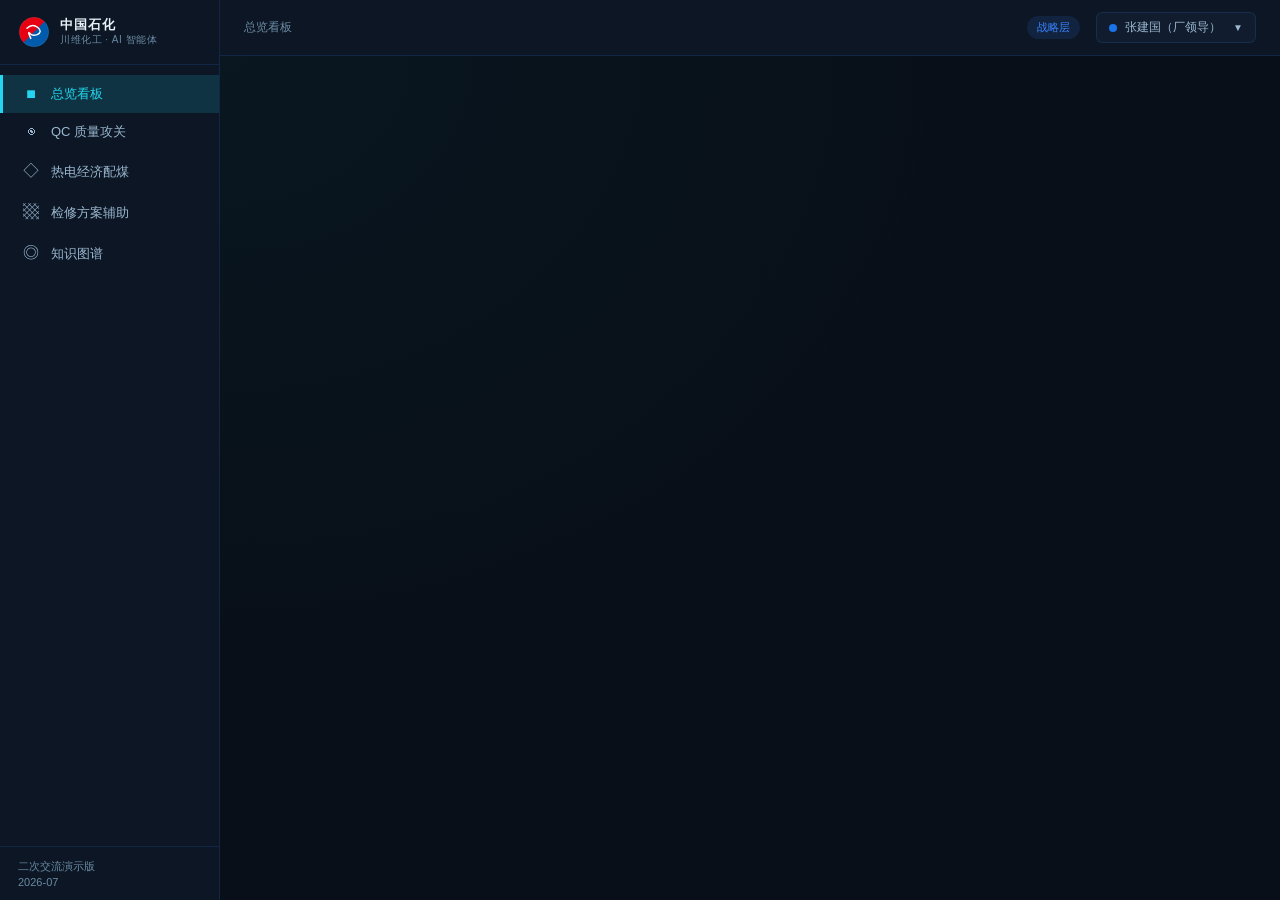
==== commit fa4a72de: "feat: replace LINK AIP logo with Sinopec logo, change chat icon to worker emoji" ====
--- a/standalone.html
+++ b/standalone.html
@@ -1151,9 +1151,22 @@
   <!-- Sidebar -->
   <nav class="sidebar">
     <div class="sidebar-brand">
-      <div class="logo-dot"></div>
+      <svg width="32" height="32" viewBox="0 0 100 100" style="flex-shrink:0;">
+        <defs>
+          <linearGradient id="sinopecGrad" x1="0%" y1="0%" x2="100%" y2="100%">
+            <stop offset="0%" style="stop-color:#e60012" />
+            <stop offset="48%" style="stop-color:#e60012" />
+            <stop offset="52%" style="stop-color:#005bac" />
+            <stop offset="100%" style="stop-color:#005bac" />
+          </linearGradient>
+        </defs>
+        <circle cx="50" cy="50" r="46" fill="url(#sinopecGrad)" />
+        <path d="M28 38 Q45 22 62 36 Q78 50 60 58 Q45 64 38 55 Q28 44 40 70" 
+              fill="none" stroke="white" stroke-width="4.5" stroke-linecap="round" stroke-linejoin="round"/>
+        <circle cx="50" cy="50" r="46" fill="none" stroke="rgba(255,255,255,0.3)" stroke-width="1"/>
+      </svg>
       <div>
-        <div class="brand-text">LINK AIP</div>
+        <div class="brand-text" style="font-size:13px;">中国石化</div>
         <div class="brand-sub">川维化工 · AI 智能体</div>
       </div>
     </div>
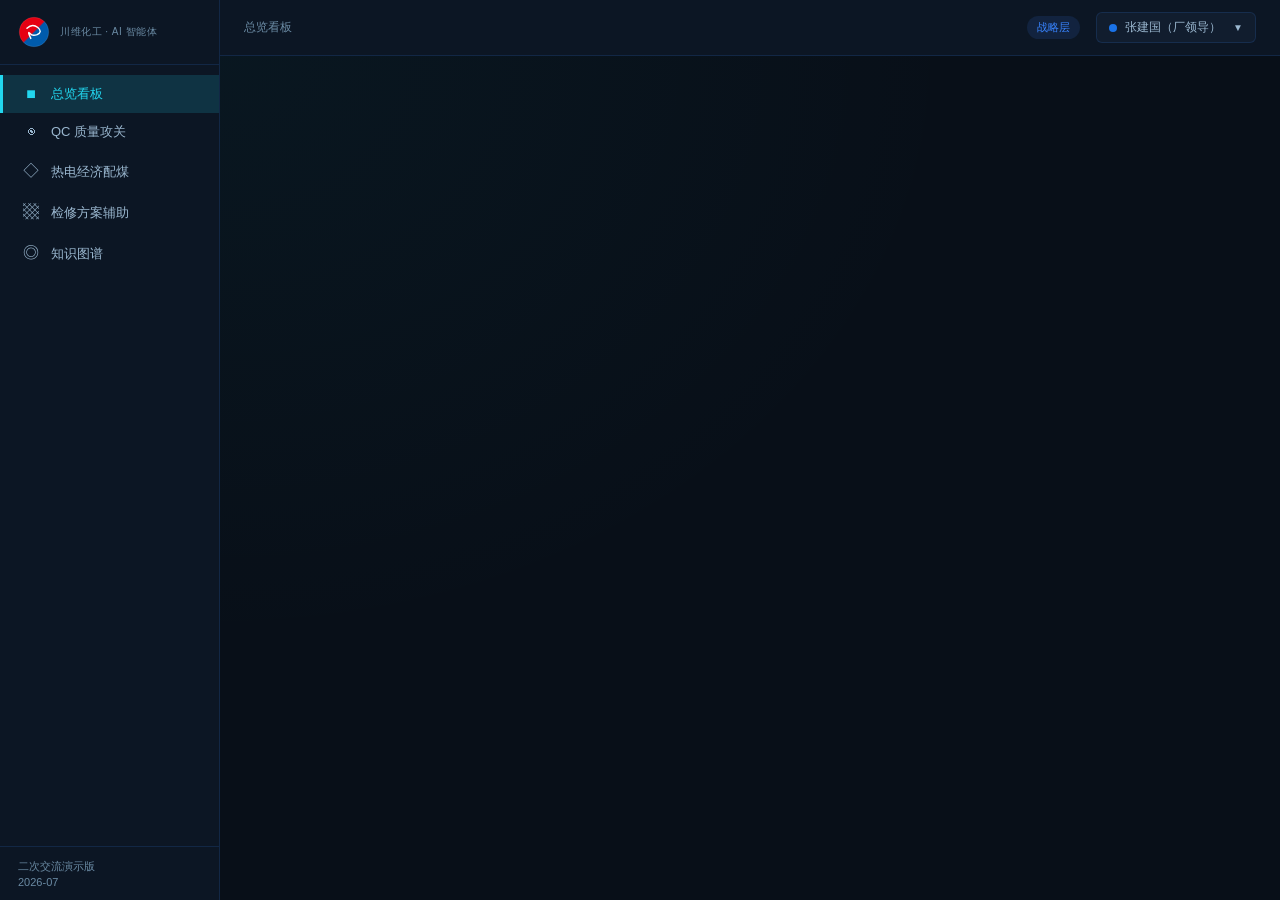
==== commit 16046bfe: "fix: remove 中国石化 text, change chat icon to worker emoji" ====
--- a/standalone.html
+++ b/standalone.html
@@ -85,7 +85,7 @@
   box-shadow: 0 0 12px rgba(34,215,239,0.3);
 }
 
-.sidebar-brand .brand-text {
+.sidebar-brand .brand-text-removed {
   font-size: 15px;
   font-weight: 700;
   letter-spacing: 1px;
@@ -1166,7 +1166,7 @@
         <circle cx="50" cy="50" r="46" fill="none" stroke="rgba(255,255,255,0.3)" stroke-width="1"/>
       </svg>
       <div>
-        <div class="brand-text" style="font-size:13px;">中国石化</div>
+        <div class="brand-text-removed" style="font-size:13px;"></div>
         <div class="brand-sub">川维化工 · AI 智能体</div>
       </div>
     </div>
